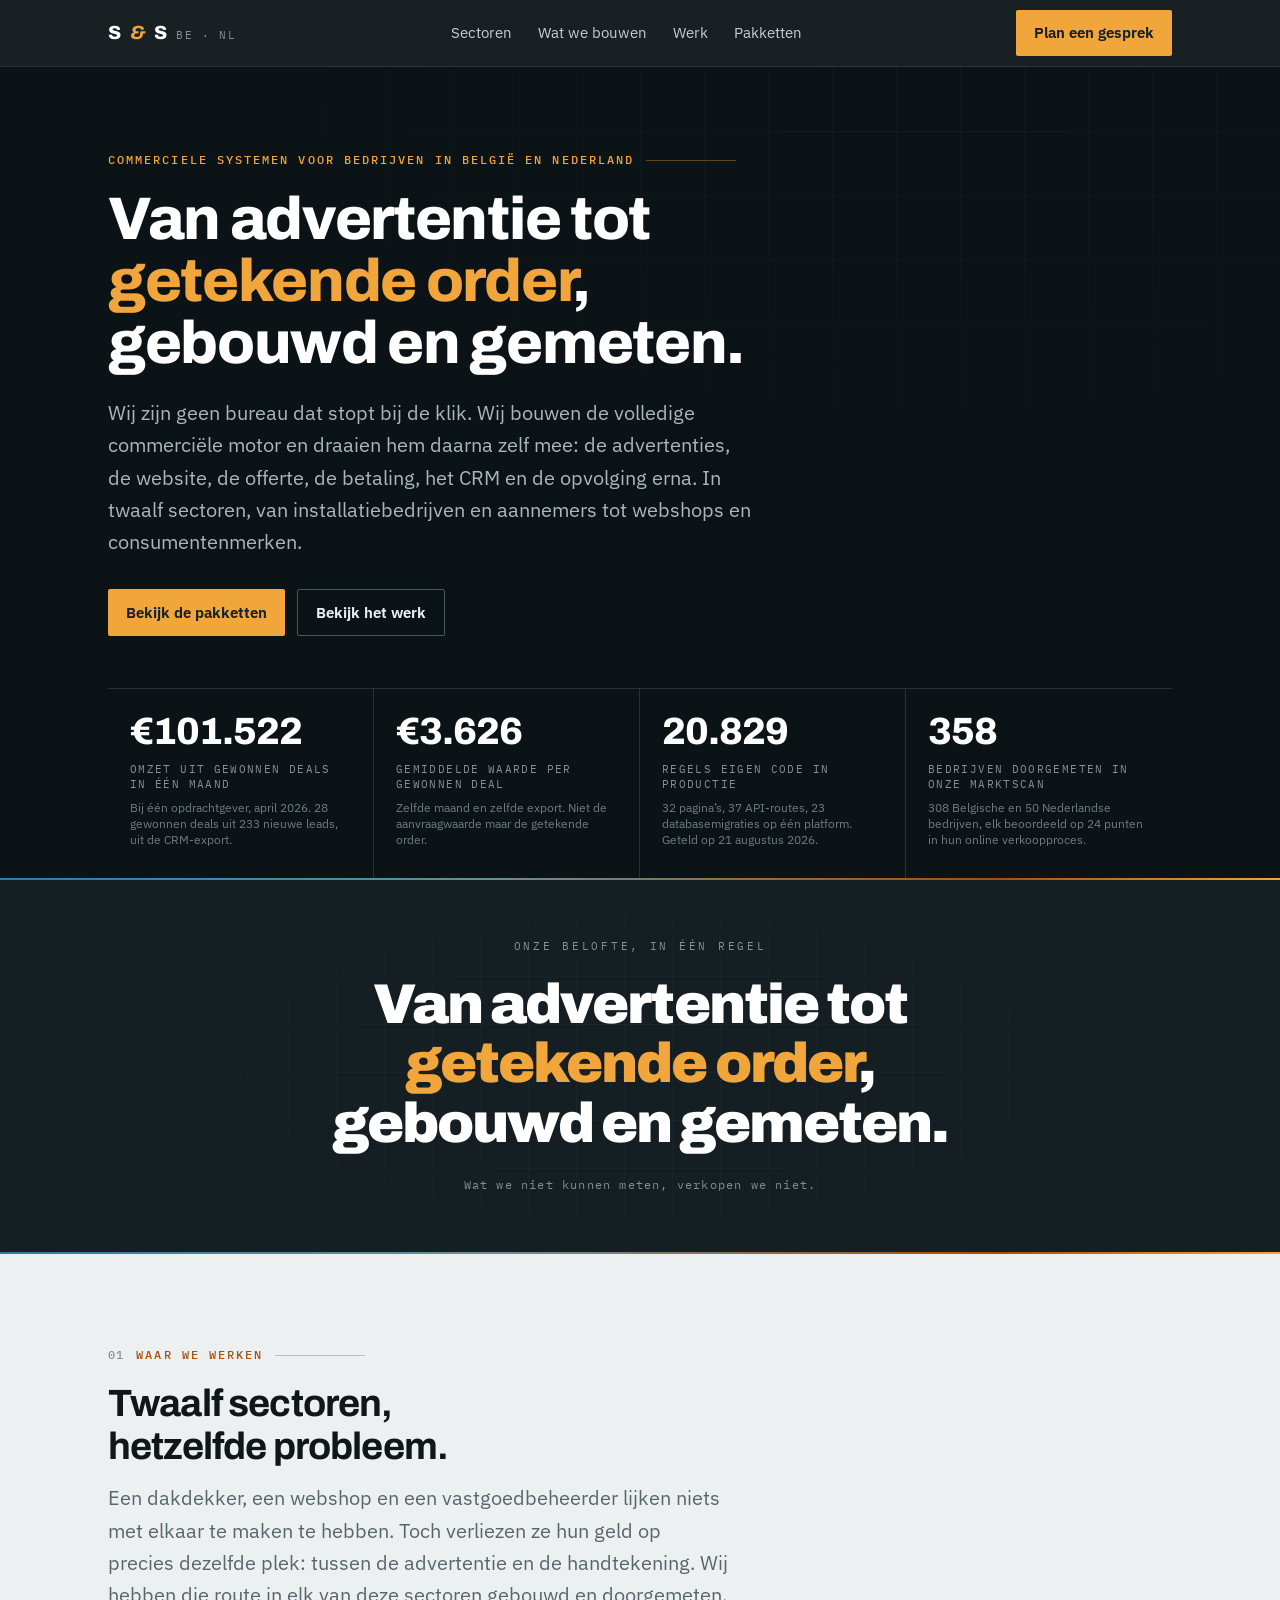
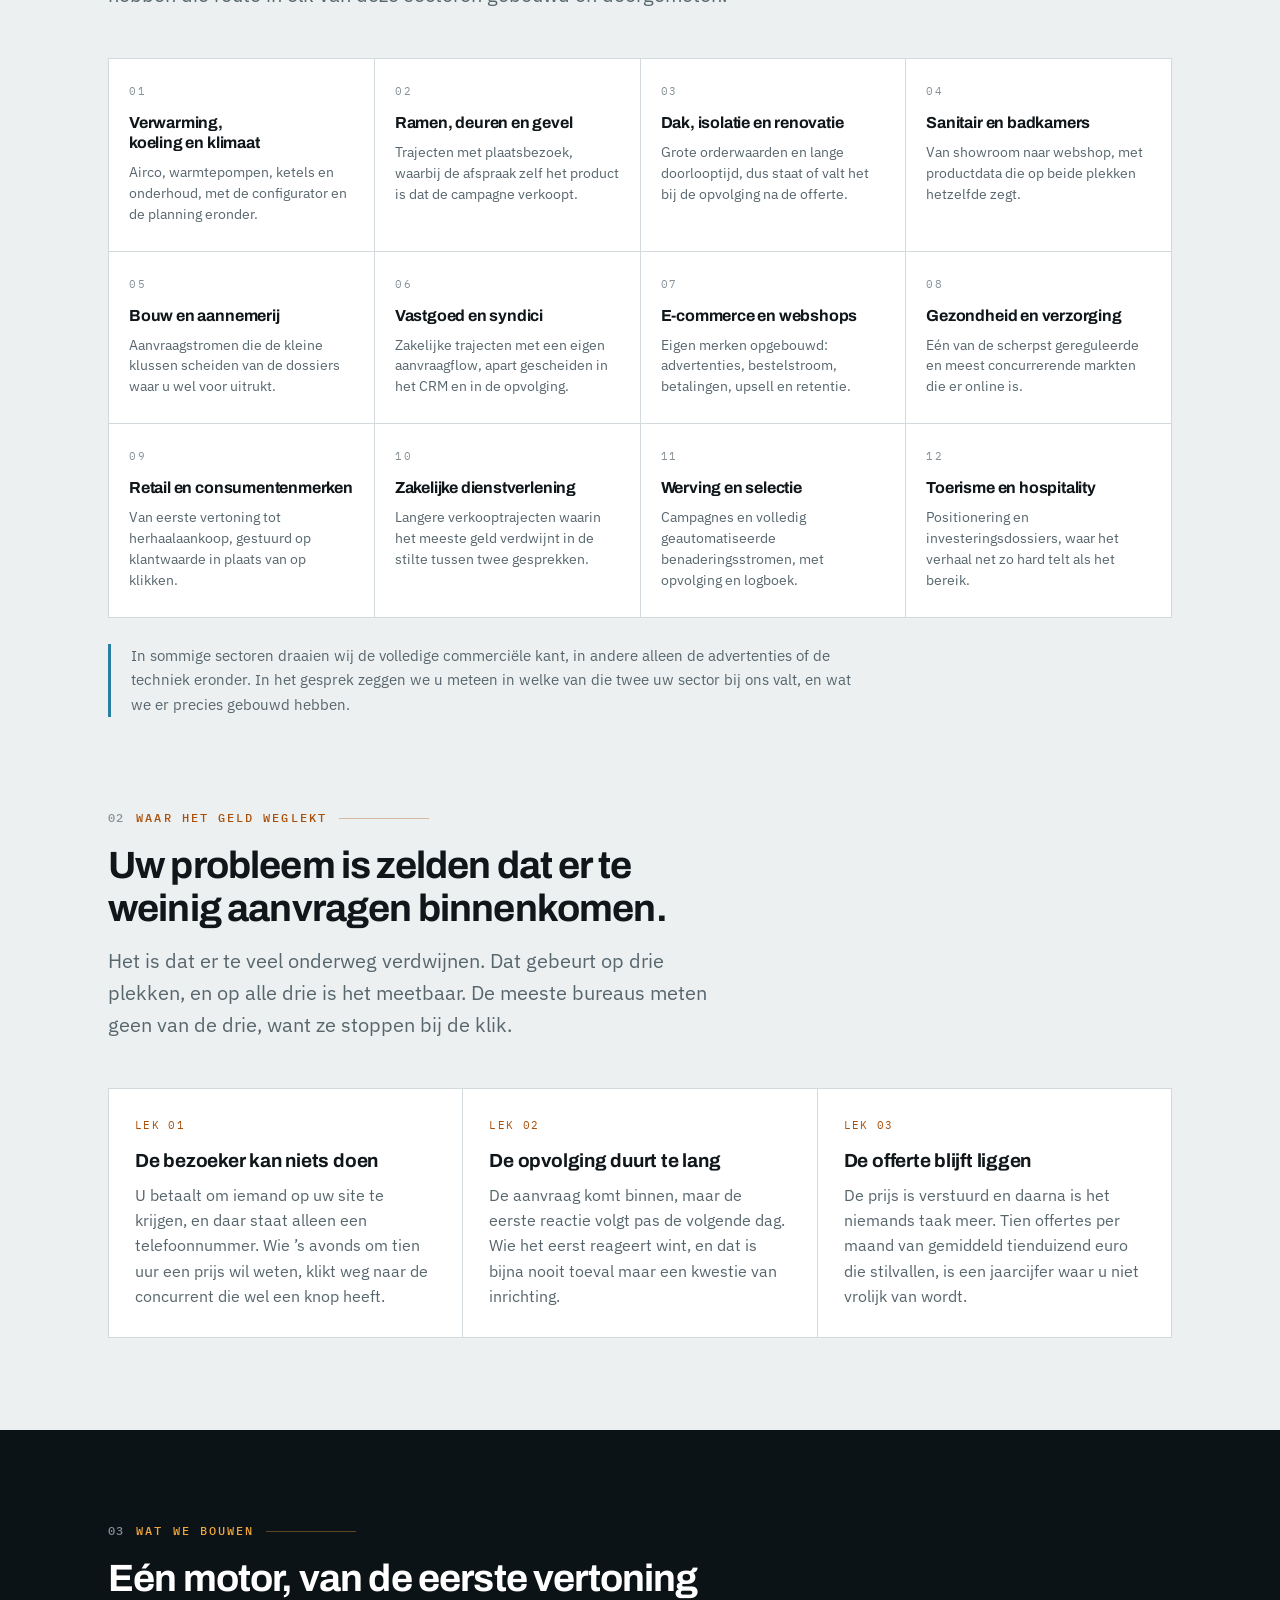
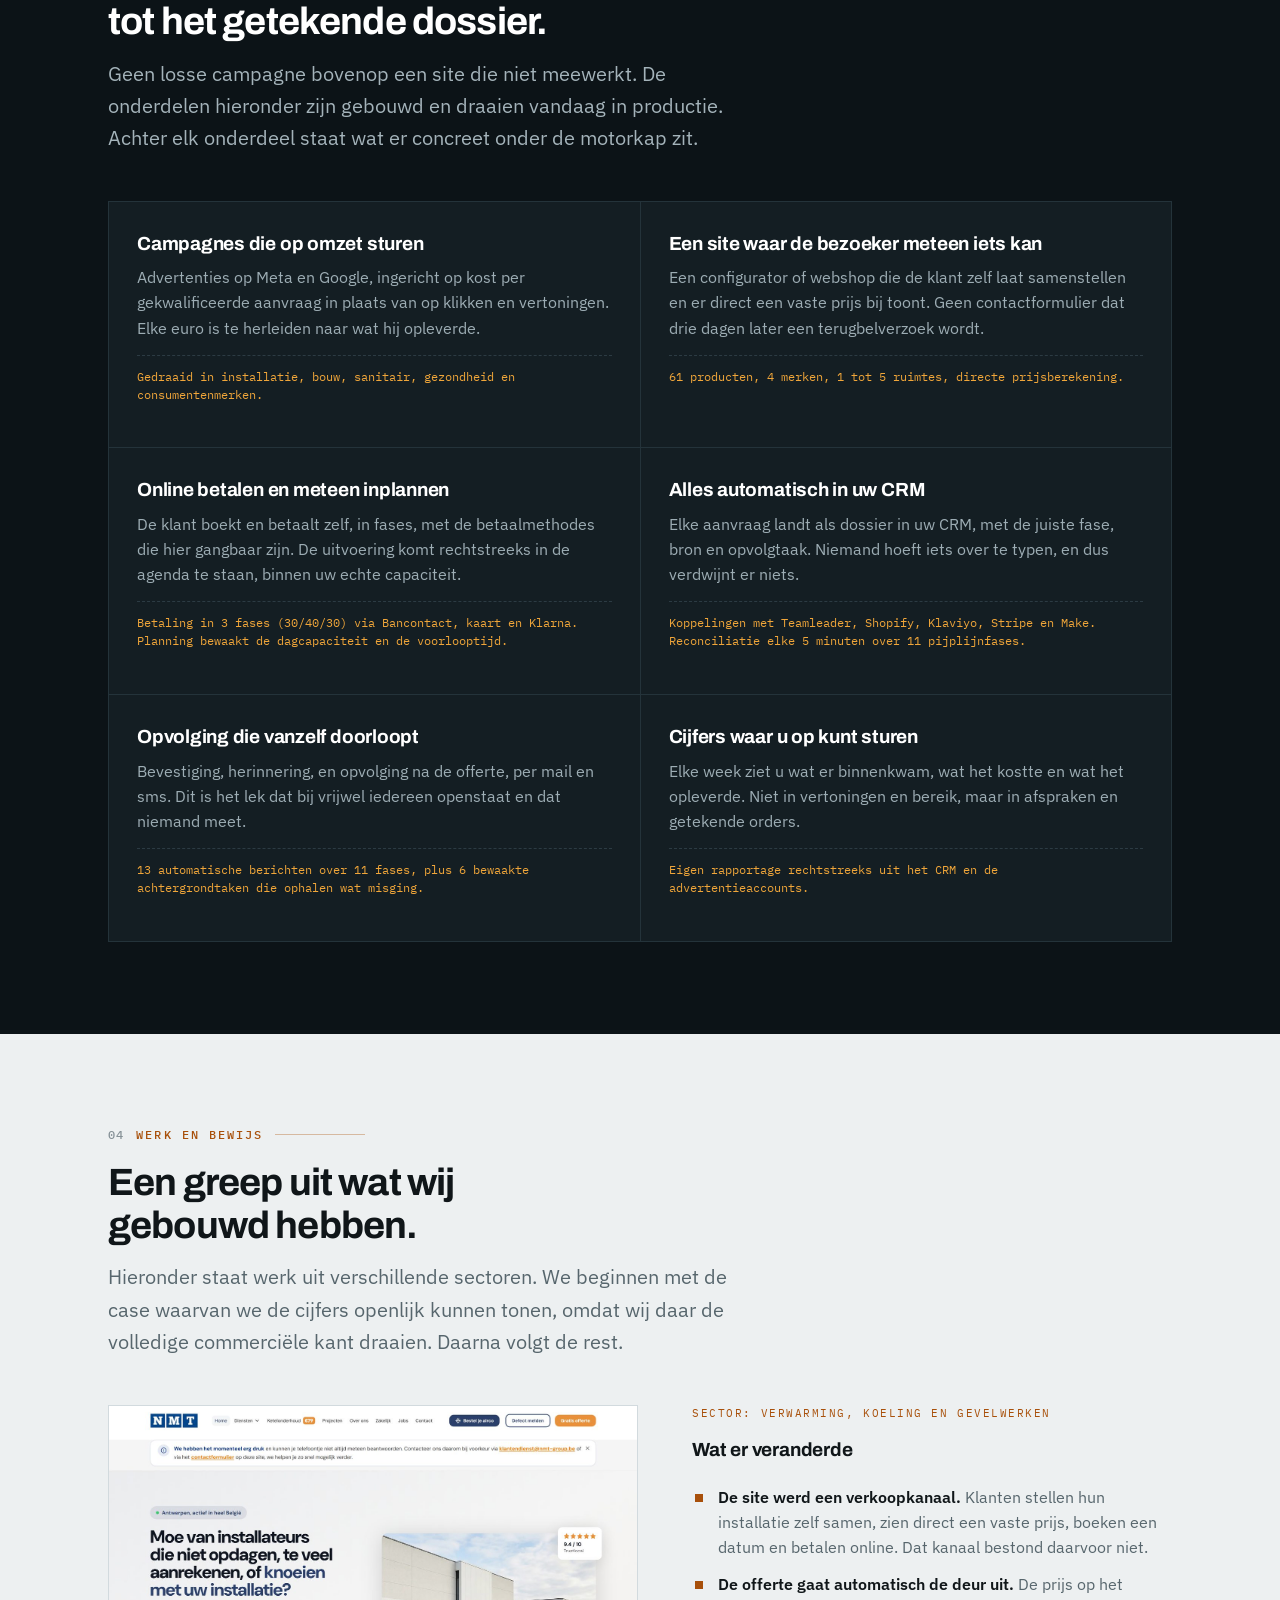
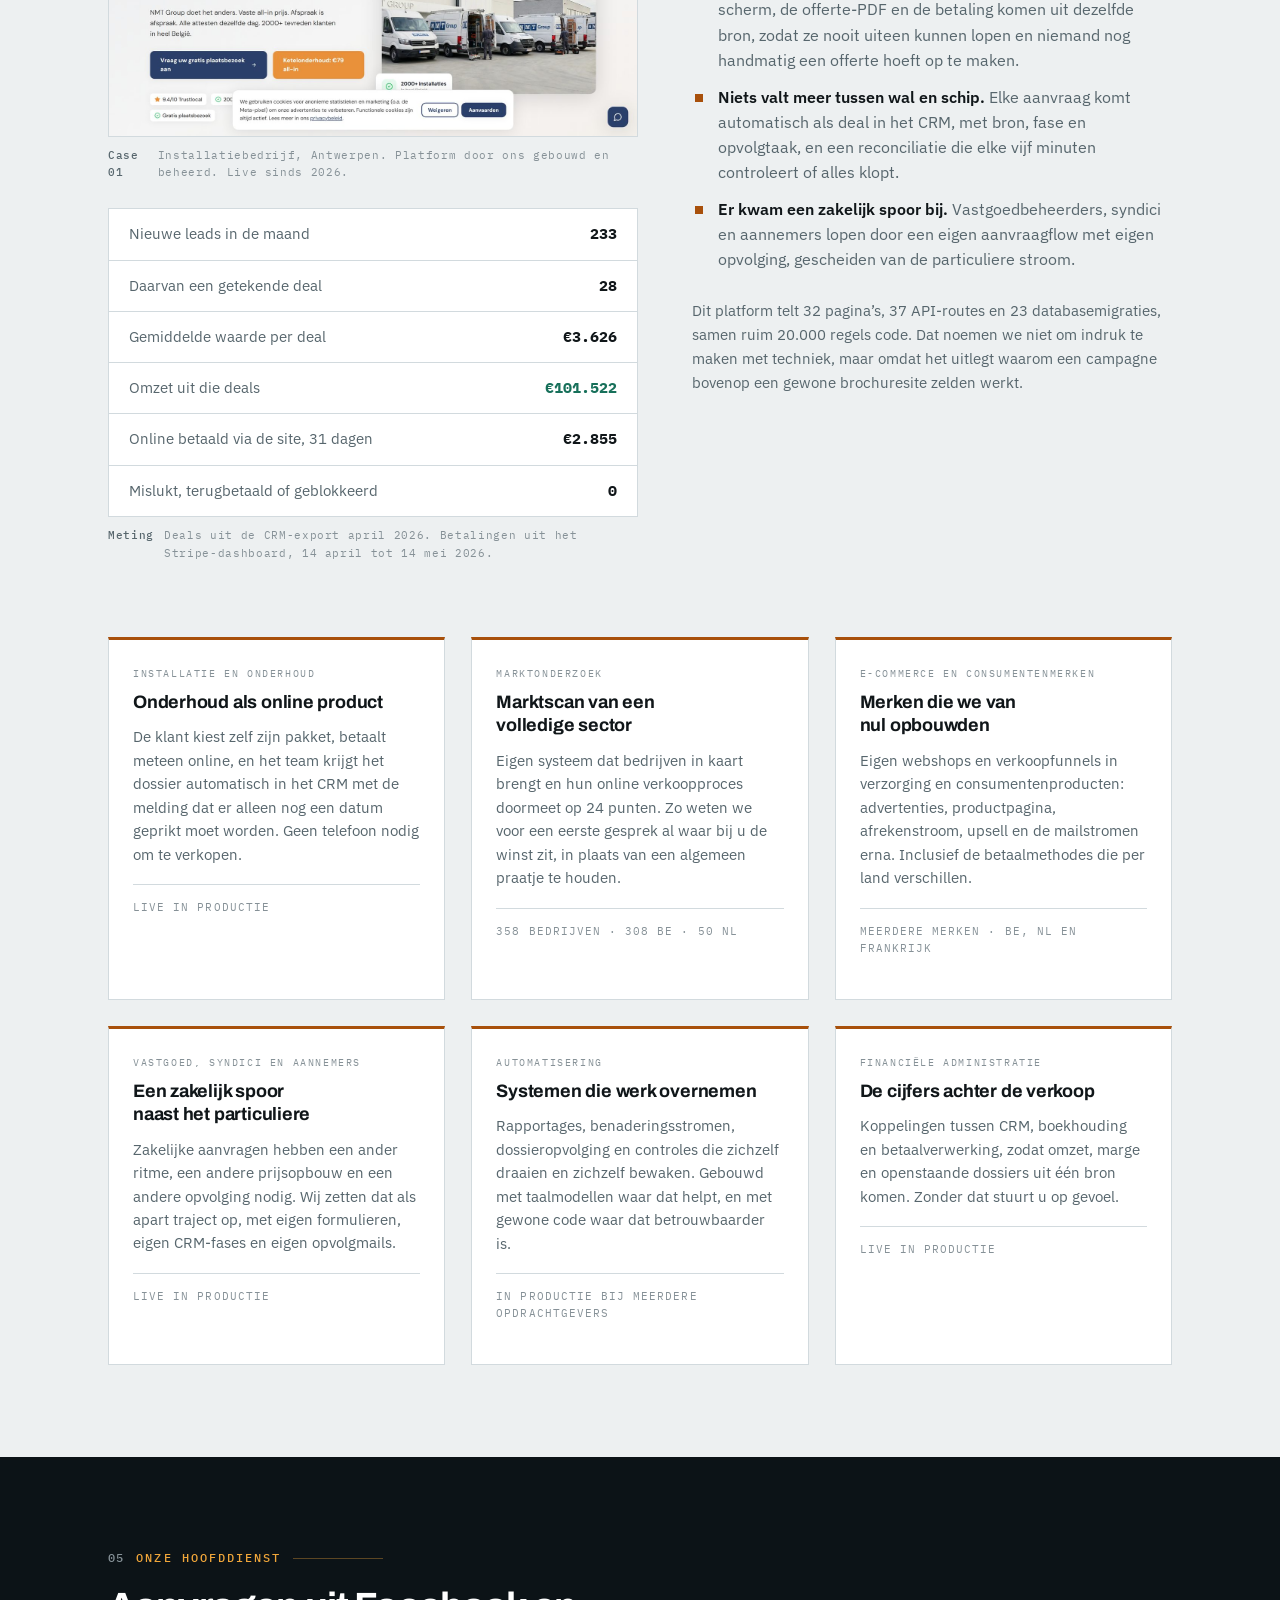
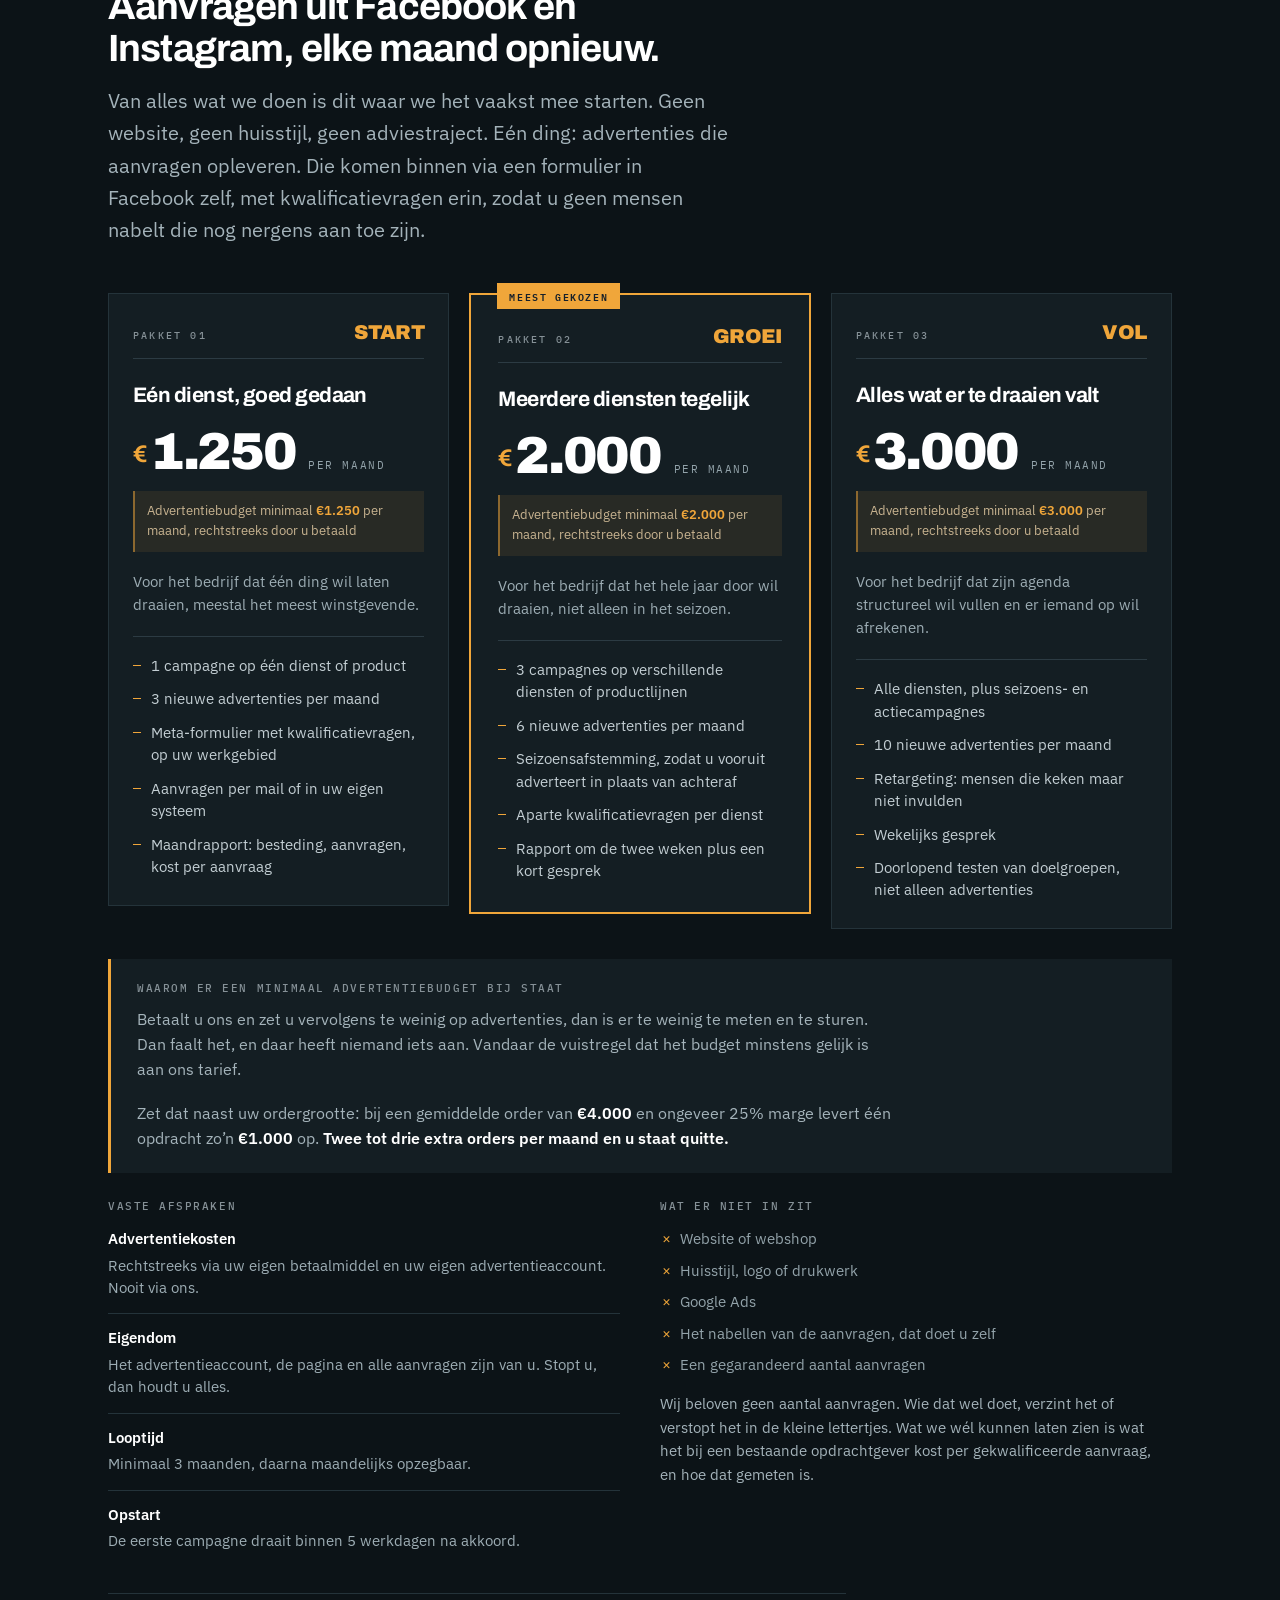
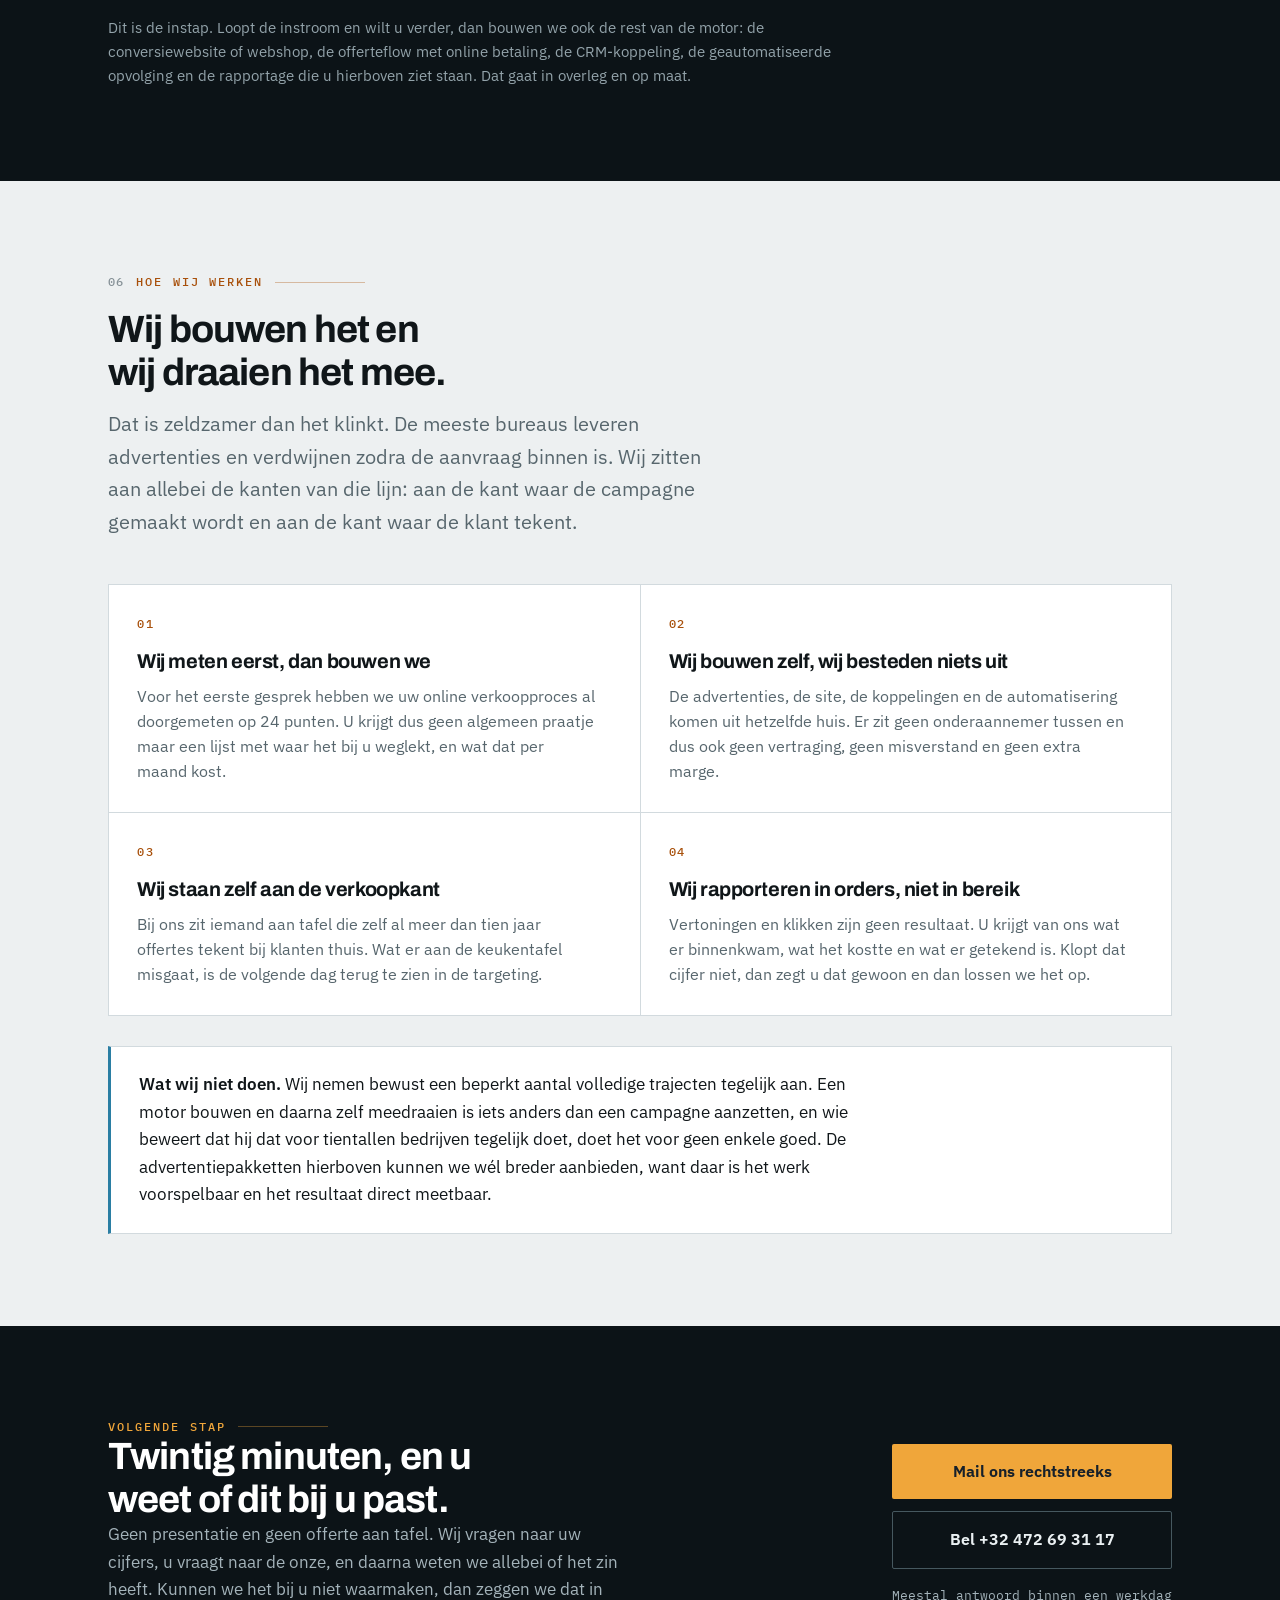
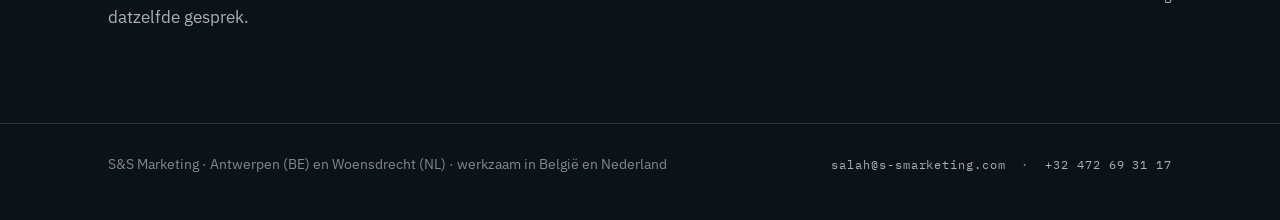
==== index.html @ e3d8cfa6 "Werkkaarten zonder beeld: foto en cijferblokken weg, tekstkaart met sectorlabel De zes kaarten onder" ====
<!doctype html>
<html lang="nl">
<head>
<meta charset="utf-8">
<meta name="viewport" content="width=device-width, initial-scale=1">
<title>S&amp;S Marketing | Van advertentie tot getekende order</title>
<meta name="description" content="Wij bouwen en draaien de commerciele motor van bedrijven in Belgie en Nederland: advertenties, conversiewebsites, offerte- en betaalflows, CRM en geautomatiseerde opvolging. Actief in twaalf sectoren.">
<link rel="canonical" href="https://s-smarketing.com/">
<meta property="og:type" content="website">
<meta property="og:locale" content="nl_BE">
<meta property="og:title" content="S&amp;S Marketing | Van advertentie tot getekende order">
<meta property="og:description" content="Wij bouwen de commerciele motor: advertenties, website, offerteflow, CRM en opvolging. Actief in twaalf sectoren in Belgie en Nederland. Advertentiepakketten vanaf 1.250 euro per maand.">
<meta property="og:url" content="https://s-smarketing.com/">
<meta name="theme-color" content="#0c1317">
<link rel="icon" href="favicon.svg" type="image/svg+xml">
<link rel="preconnect" href="https://fonts.googleapis.com">
<link rel="preconnect" href="https://fonts.gstatic.com" crossorigin>
<link href="https://fonts.googleapis.com/css2?family=Archivo:wght@400;600;700;800;900&family=IBM+Plex+Mono:wght@400;500;600&family=IBM+Plex+Sans:wght@400;500;600&display=swap" rel="stylesheet">
<link rel="stylesheet" href="styles.css">
<script type="application/ld+json">
{
  "@context": "https://schema.org",
  "@type": "ProfessionalService",
  "name": "S&S Marketing",
  "url": "https://s-smarketing.com/",
  "email": "salah@s-smarketing.com",
  "telephone": "+32472693117",
  "slogan": "Van advertentie tot getekende order, gebouwd en gemeten.",
  "areaServed": [
    { "@type": "Country", "name": "Belgie" },
    { "@type": "Country", "name": "Nederland" }
  ],
  "description": "Bouwt en beheert de commerciele motor van bedrijven: advertenties, conversiewebsites, offerte- en betaalflows, CRM-koppelingen en geautomatiseerde opvolging.",
  "address": { "@type": "PostalAddress", "addressLocality": "Antwerpen", "addressCountry": "BE" }
}
</script>
</head>
<body>

<nav class="nav">
  <div class="wrap">
    <a class="merk" href="#top">S<span class="amp">&amp;</span>S <span class="plaats">BE &middot; NL</span></a>
    <div class="nav-links">
      <a href="#sectoren">Sectoren</a>
      <a href="#motor">Wat we bouwen</a>
      <a href="#werk">Werk</a>
      <a href="#samenwerking">Pakketten</a>
    </div>
    <a class="knop" href="#contact">Plan een gesprek</a>
  </div>
</nav>

<header class="hero op-donker" id="top">
  <div class="wrap">
    <p class="eyebrow">Commerciele systemen voor bedrijven in Belgi&euml; en Nederland</p>
    <h1>Van advertentie tot <span class="accent">getekende order</span>, gebouwd en gemeten.</h1>
    <p class="lead">Wij zijn geen bureau dat stopt bij de klik. Wij bouwen de volledige commerci&euml;le
      motor en draaien hem daarna zelf mee: de advertenties, de website, de offerte, de betaling,
      het CRM en de opvolging erna. In twaalf sectoren, van installatiebedrijven en aannemers tot
      webshops en consumentenmerken.</p>
    <div class="hero-acties">
      <a class="knop" href="#samenwerking">Bekijk de pakketten</a>
      <a class="knop rand" href="#werk">Bekijk het werk</a>
    </div>
  </div>
  <div class="hero-onder">
    <div class="wrap">
        <div class="strip">
          <div class="cel">
            <div class="waarde">&euro;101.522</div>
            <div class="label">omzet uit gewonnen deals in &eacute;&eacute;n maand</div>
            <div class="herkomst">Bij &eacute;&eacute;n opdrachtgever, april 2026. 28 gewonnen deals uit 233 nieuwe leads, uit de CRM-export.</div>
          </div>
          <div class="cel">
            <div class="waarde">&euro;3.626</div>
            <div class="label">gemiddelde waarde per gewonnen deal</div>
            <div class="herkomst">Zelfde maand en zelfde export. Niet de aanvraagwaarde maar de getekende order.</div>
          </div>
          <div class="cel">
            <div class="waarde">20.829</div>
            <div class="label">regels eigen code in productie</div>
            <div class="herkomst">32 pagina&rsquo;s, 37 API-routes, 23 databasemigraties op &eacute;&eacute;n platform. Geteld op 21 augustus 2026.</div>
          </div>
          <div class="cel">
            <div class="waarde">358</div>
            <div class="label">bedrijven doorgemeten in onze marktscan</div>
            <div class="herkomst">308 Belgische en 50 Nederlandse bedrijven, elk beoordeeld op 24 punten in hun online verkoopproces.</div>
          </div>
        </div>
    </div>
  </div>
  <hr class="thermo">
</header>

<section class="slogan">
  <div class="wrap">
    <p class="slogan-boven">Onze belofte, in &eacute;&eacute;n regel</p>
    <p class="slogan-tekst">Van advertentie tot <em>getekende order</em>, gebouwd en gemeten.</p>
    <p class="slogan-onder">Wat we niet kunnen meten, verkopen we niet.</p>
  </div>
  <hr class="thermo">
</section>

<section id="sectoren">
  <div class="wrap">
    <div class="kop verschijn">
      <p class="eyebrow"><span class="sectienr">01</span> Waar we werken</p>
      <h2>Twaalf sectoren, hetzelfde probleem.</h2>
      <p class="lead">Een dakdekker, een webshop en een vastgoedbeheerder lijken niets met elkaar
        te maken te hebben. Toch verliezen ze hun geld op precies dezelfde plek: tussen de
        advertentie en de handtekening. Wij hebben die route in elk van deze sectoren gebouwd
        en doorgemeten.</p>
    </div>
    <div class="sectoren verschijn">
      <article><span class="s-nr">01</span><h3>Verwarming, koeling en klimaat</h3><p>Airco, warmtepompen, ketels en onderhoud, met de configurator en de planning eronder.</p></article>
      <article><span class="s-nr">02</span><h3>Ramen, deuren en gevel</h3><p>Trajecten met plaatsbezoek, waarbij de afspraak zelf het product is dat de campagne verkoopt.</p></article>
      <article><span class="s-nr">03</span><h3>Dak, isolatie en renovatie</h3><p>Grote orderwaarden en lange doorlooptijd, dus staat of valt het bij de opvolging na de offerte.</p></article>
      <article><span class="s-nr">04</span><h3>Sanitair en badkamers</h3><p>Van showroom naar webshop, met productdata die op beide plekken hetzelfde zegt.</p></article>
      <article><span class="s-nr">05</span><h3>Bouw en aannemerij</h3><p>Aanvraagstromen die de kleine klussen scheiden van de dossiers waar u wel voor uitrukt.</p></article>
      <article><span class="s-nr">06</span><h3>Vastgoed en syndici</h3><p>Zakelijke trajecten met een eigen aanvraagflow, apart gescheiden in het CRM en in de opvolging.</p></article>
      <article><span class="s-nr">07</span><h3>E-commerce en webshops</h3><p>Eigen merken opgebouwd: advertenties, bestelstroom, betalingen, upsell en retentie.</p></article>
      <article><span class="s-nr">08</span><h3>Gezondheid en verzorging</h3><p>E&eacute;n van de scherpst gereguleerde en meest concurrerende markten die er online is.</p></article>
      <article><span class="s-nr">09</span><h3>Retail en consumentenmerken</h3><p>Van eerste vertoning tot herhaalaankoop, gestuurd op klantwaarde in plaats van op klikken.</p></article>
      <article><span class="s-nr">10</span><h3>Zakelijke dienstverlening</h3><p>Langere verkooptrajecten waarin het meeste geld verdwijnt in de stilte tussen twee gesprekken.</p></article>
      <article><span class="s-nr">11</span><h3>Werving en selectie</h3><p>Campagnes en volledig geautomatiseerde benaderingsstromen, met opvolging en logboek.</p></article>
      <article><span class="s-nr">12</span><h3>Toerisme en hospitality</h3><p>Positionering en investeringsdossiers, waar het verhaal net zo hard telt als het bereik.</p></article>
    </div>
    <p class="sector-voet verschijn">In sommige sectoren draaien wij de volledige commerci&euml;le kant,
      in andere alleen de advertenties of de techniek eronder. In het gesprek zeggen we u meteen in
      welke van die twee uw sector bij ons valt, en wat we er precies gebouwd hebben.</p>
  </div>
</section>

<section id="probleem" style="padding-top:0">
  <div class="wrap">
    <div class="kop verschijn">
      <p class="eyebrow"><span class="sectienr">02</span> Waar het geld weglekt</p>
      <h2>Uw probleem is zelden dat er te weinig aanvragen binnenkomen.</h2>
      <p class="lead">Het is dat er te veel onderweg verdwijnen. Dat gebeurt op drie plekken, en op
        alle drie is het meetbaar. De meeste bureaus meten geen van de drie, want ze stoppen bij
        de klik.</p>
    </div>
    <div class="lek verschijn">
      <div>
        <span class="nr">LEK 01</span>
        <h3>De bezoeker kan niets doen</h3>
        <p>U betaalt om iemand op uw site te krijgen, en daar staat alleen een telefoonnummer.
          Wie &rsquo;s avonds om tien uur een prijs wil weten, klikt weg naar de concurrent die
          wel een knop heeft.</p>
      </div>
      <div>
        <span class="nr">LEK 02</span>
        <h3>De opvolging duurt te lang</h3>
        <p>De aanvraag komt binnen, maar de eerste reactie volgt pas de volgende dag. Wie het
          eerst reageert wint, en dat is bijna nooit toeval maar een kwestie van inrichting.</p>
      </div>
      <div>
        <span class="nr">LEK 03</span>
        <h3>De offerte blijft liggen</h3>
        <p>De prijs is verstuurd en daarna is het niemands taak meer. Tien offertes per maand van
          gemiddeld tienduizend euro die stilvallen, is een jaarcijfer waar u niet vrolijk van
          wordt.</p>
      </div>
    </div>
  </div>
</section>

<section class="op-donker" id="motor">
  <div class="wrap">
    <div class="kop verschijn">
      <p class="eyebrow"><span class="sectienr">03</span> Wat we bouwen</p>
      <h2>E&eacute;n motor, van de eerste vertoning tot het getekende dossier.</h2>
      <p class="lead">Geen losse campagne bovenop een site die niet meewerkt. De onderdelen
        hieronder zijn gebouwd en draaien vandaag in productie. Achter elk onderdeel staat wat er
        concreet onder de motorkap zit.</p>
    </div>
    <div class="motor verschijn">
      <article>
        <h3>Campagnes die op omzet sturen</h3>
        <p>Advertenties op Meta en Google, ingericht op kost per gekwalificeerde aanvraag in plaats
          van op klikken en vertoningen. Elke euro is te herleiden naar wat hij opleverde.</p>
        <p class="bewijs">Gedraaid in installatie, bouw, sanitair, gezondheid en consumentenmerken.</p>
      </article>
      <article>
        <h3>Een site waar de bezoeker meteen iets kan</h3>
        <p>Een configurator of webshop die de klant zelf laat samenstellen en er direct een vaste
          prijs bij toont. Geen contactformulier dat drie dagen later een terugbelverzoek wordt.</p>
        <p class="bewijs">61 producten, 4 merken, 1 tot 5 ruimtes, directe prijsberekening.</p>
      </article>
      <article>
        <h3>Online betalen en meteen inplannen</h3>
        <p>De klant boekt en betaalt zelf, in fases, met de betaalmethodes die hier gangbaar zijn.
          De uitvoering komt rechtstreeks in de agenda te staan, binnen uw echte capaciteit.</p>
        <p class="bewijs">Betaling in 3 fases (30/40/30) via Bancontact, kaart en Klarna. Planning
          bewaakt de dagcapaciteit en de voorlooptijd.</p>
      </article>
      <article>
        <h3>Alles automatisch in uw CRM</h3>
        <p>Elke aanvraag landt als dossier in uw CRM, met de juiste fase, bron en opvolgtaak.
          Niemand hoeft iets over te typen, en dus verdwijnt er niets.</p>
        <p class="bewijs">Koppelingen met Teamleader, Shopify, Klaviyo, Stripe en Make.
          Reconciliatie elke 5 minuten over 11 pijplijnfases.</p>
      </article>
      <article>
        <h3>Opvolging die vanzelf doorloopt</h3>
        <p>Bevestiging, herinnering, en opvolging na de offerte, per mail en sms. Dit is het lek
          dat bij vrijwel iedereen openstaat en dat niemand meet.</p>
        <p class="bewijs">13 automatische berichten over 11 fases, plus 6 bewaakte
          achtergrondtaken die ophalen wat misging.</p>
      </article>
      <article>
        <h3>Cijfers waar u op kunt sturen</h3>
        <p>Elke week ziet u wat er binnenkwam, wat het kostte en wat het opleverde. Niet in
          vertoningen en bereik, maar in afspraken en getekende orders.</p>
        <p class="bewijs">Eigen rapportage rechtstreeks uit het CRM en de advertentieaccounts.</p>
      </article>
    </div>
  </div>
</section>

<section id="werk">
  <div class="wrap">
    <div class="kop verschijn">
      <p class="eyebrow"><span class="sectienr">04</span> Werk en bewijs</p>
      <h2>Een greep uit wat wij gebouwd hebben.</h2>
      <p class="lead">Hieronder staat werk uit verschillende sectoren. We beginnen met de case
        waarvan we de cijfers openlijk kunnen tonen, omdat wij daar de volledige commerci&euml;le kant
        draaien. Daarna volgt de rest.</p>
    </div>

    <div class="case verschijn">
      <div class="case-beeld">
        <img src="img/nmt-desktop.jpg" alt="Startpagina van een installatiebedrijf met offerteknop, ketelonderhoud en trustbadges" loading="lazy" width="1400" height="875">
        <p class="figuur"><b>Case 01</b> Installatiebedrijf, Antwerpen. Platform door ons gebouwd en beheerd. Live sinds 2026.</p>
        <div class="meting">
          <div class="rij"><span>Nieuwe leads in de maand</span><b>233</b></div>
          <div class="rij"><span>Daarvan een getekende deal</span><b>28</b></div>
          <div class="rij"><span>Gemiddelde waarde per deal</span><b>&euro;3.626</b></div>
          <div class="rij top"><span>Omzet uit die deals</span><b>&euro;101.522</b></div>
          <div class="rij"><span>Online betaald via de site, 31 dagen</span><b>&euro;2.855</b></div>
          <div class="rij"><span>Mislukt, terugbetaald of geblokkeerd</span><b>0</b></div>
        </div>
        <p class="figuur"><b>Meting</b> Deals uit de CRM-export april 2026. Betalingen uit het Stripe-dashboard, 14 april tot 14 mei 2026.</p>
      </div>
      <div>
        <p class="case-sector">Sector: verwarming, koeling en gevelwerken</p>
        <h3 style="margin-bottom:14px">Wat er veranderde</h3>
        <ul class="opsom">
          <li><strong>De site werd een verkoopkanaal.</strong> Klanten stellen hun installatie
            zelf samen, zien direct een vaste prijs, boeken een datum en betalen online. Dat
            kanaal bestond daarvoor niet.</li>
          <li><strong>De offerte gaat automatisch de deur uit.</strong> De prijs op het scherm, de
            offerte-PDF en de betaling komen uit dezelfde bron, zodat ze nooit uiteen kunnen lopen
            en niemand nog handmatig een offerte hoeft op te maken.</li>
          <li><strong>Niets valt meer tussen wal en schip.</strong> Elke aanvraag komt automatisch
            als deal in het CRM, met bron, fase en opvolgtaak, en een reconciliatie die elke vijf
            minuten controleert of alles klopt.</li>
          <li><strong>Er kwam een zakelijk spoor bij.</strong> Vastgoedbeheerders, syndici en
            aannemers lopen door een eigen aanvraagflow met eigen opvolging, gescheiden van de
            particuliere stroom.</li>
        </ul>
        <p style="margin-top:26px;color:var(--muted);font-size:15px">
          Dit platform telt 32 pagina&rsquo;s, 37 API-routes en 23 databasemigraties, samen ruim
          20.000 regels code. Dat noemen we niet om indruk te maken met techniek, maar omdat het
          uitlegt waarom een campagne bovenop een gewone brochuresite zelden werkt.</p>
      </div>
    </div>

    <div class="werk verschijn" style="margin-top:56px">
      <article>
        <div class="inh">
          <span class="w-sector">Installatie en onderhoud</span>
          <h3>Onderhoud als online product</h3>
          <p>De klant kiest zelf zijn pakket, betaalt meteen online, en het team krijgt het dossier
            automatisch in het CRM met de melding dat er alleen nog een datum geprikt moet worden.
            Geen telefoon nodig om te verkopen.</p>
          <p class="tag">Live in productie</p>
        </div>
      </article>
      <article>
        <div class="inh">
          <span class="w-sector">Marktonderzoek</span>
          <h3>Marktscan van een volledige sector</h3>
          <p>Eigen systeem dat bedrijven in kaart brengt en hun online verkoopproces doormeet op
            24 punten. Zo weten we voor een eerste gesprek al waar bij u de winst zit, in plaats
            van een algemeen praatje te houden.</p>
          <p class="tag">358 bedrijven &middot; 308 BE &middot; 50 NL</p>
        </div>
      </article>
      <article>
        <div class="inh">
          <span class="w-sector">E-commerce en consumentenmerken</span>
          <h3>Merken die we van nul opbouwden</h3>
          <p>Eigen webshops en verkoopfunnels in verzorging en consumentenproducten: advertenties,
            productpagina, afrekenstroom, upsell en de mailstromen erna. Inclusief de
            betaalmethodes die per land verschillen.</p>
          <p class="tag">Meerdere merken &middot; BE, NL en Frankrijk</p>
        </div>
      </article>
      <article>
        <div class="inh">
          <span class="w-sector">Vastgoed, syndici en aannemers</span>
          <h3>Een zakelijk spoor naast het particuliere</h3>
          <p>Zakelijke aanvragen hebben een ander ritme, een andere prijsopbouw en een andere
            opvolging nodig. Wij zetten dat als apart traject op, met eigen formulieren, eigen
            CRM-fases en eigen opvolgmails.</p>
          <p class="tag">Live in productie</p>
        </div>
      </article>
      <article>
        <div class="inh">
          <span class="w-sector">Automatisering</span>
          <h3>Systemen die werk overnemen</h3>
          <p>Rapportages, benaderingsstromen, dossieropvolging en controles die zichzelf draaien
            en zichzelf bewaken. Gebouwd met taalmodellen waar dat helpt, en met gewone code waar
            dat betrouwbaarder is.</p>
          <p class="tag">In productie bij meerdere opdrachtgevers</p>
        </div>
      </article>
      <article>
        <div class="inh">
          <span class="w-sector">Financi&euml;le administratie</span>
          <h3>De cijfers achter de verkoop</h3>
          <p>Koppelingen tussen CRM, boekhouding en betaalverwerking, zodat omzet, marge en
            openstaande dossiers uit &eacute;&eacute;n bron komen. Zonder dat stuurt u op gevoel.</p>
          <p class="tag">Live in productie</p>
        </div>
      </article>
    </div>
  </div>
</section>

<section class="op-donker" id="samenwerking">
  <div class="wrap">
    <div class="kop verschijn">
      <p class="eyebrow"><span class="sectienr">05</span> Onze hoofddienst</p>
      <h2>Aanvragen uit Facebook en Instagram, elke maand opnieuw.</h2>
      <p class="lead">Van alles wat we doen is dit waar we het vaakst mee starten. Geen website,
        geen huisstijl, geen adviestraject. E&eacute;n ding: advertenties die aanvragen opleveren. Die
        komen binnen via een formulier in Facebook zelf, met kwalificatievragen erin, zodat u geen
        mensen nabelt die nog nergens aan toe zijn.</p>
    </div>

    <div class="pakketten verschijn">
      <article class="pakket">
        <div class="pak-code"><span class="pak-nr">Pakket 01</span><span class="pak-naam">Start</span></div>
        <h3>E&eacute;n dienst, goed gedaan</h3>
        <div class="pak-prijs"><span class="pak-val">&euro;</span><span class="pak-bedrag">1.250</span><span class="pak-per">per maand</span></div>
        <p class="pak-budget">Advertentiebudget minimaal <strong>&euro;1.250</strong> per maand,
          rechtstreeks door u betaald</p>
        <p class="pak-voor">Voor het bedrijf dat &eacute;&eacute;n ding wil laten draaien, meestal het meest
          winstgevende.</p>
        <ul class="pak-lijst">
          <li>1 campagne op &eacute;&eacute;n dienst of product</li>
          <li>3 nieuwe advertenties per maand</li>
          <li>Meta-formulier met kwalificatievragen, op uw werkgebied</li>
          <li>Aanvragen per mail of in uw eigen systeem</li>
          <li>Maandrapport: besteding, aanvragen, kost per aanvraag</li>
        </ul>
      </article>

      <article class="pakket uitgelicht">
        <span class="pak-lint">Meest gekozen</span>
        <div class="pak-code"><span class="pak-nr">Pakket 02</span><span class="pak-naam">Groei</span></div>
        <h3>Meerdere diensten tegelijk</h3>
        <div class="pak-prijs"><span class="pak-val">&euro;</span><span class="pak-bedrag">2.000</span><span class="pak-per">per maand</span></div>
        <p class="pak-budget">Advertentiebudget minimaal <strong>&euro;2.000</strong> per maand,
          rechtstreeks door u betaald</p>
        <p class="pak-voor">Voor het bedrijf dat het hele jaar door wil draaien, niet alleen in het
          seizoen.</p>
        <ul class="pak-lijst">
          <li>3 campagnes op verschillende diensten of productlijnen</li>
          <li>6 nieuwe advertenties per maand</li>
          <li>Seizoensafstemming, zodat u vooruit adverteert in plaats van achteraf</li>
          <li>Aparte kwalificatievragen per dienst</li>
          <li>Rapport om de twee weken plus een kort gesprek</li>
        </ul>
      </article>

      <article class="pakket">
        <div class="pak-code"><span class="pak-nr">Pakket 03</span><span class="pak-naam">Vol</span></div>
        <h3>Alles wat er te draaien valt</h3>
        <div class="pak-prijs"><span class="pak-val">&euro;</span><span class="pak-bedrag">3.000</span><span class="pak-per">per maand</span></div>
        <p class="pak-budget">Advertentiebudget minimaal <strong>&euro;3.000</strong> per maand,
          rechtstreeks door u betaald</p>
        <p class="pak-voor">Voor het bedrijf dat zijn agenda structureel wil vullen en er iemand op
          wil afrekenen.</p>
        <ul class="pak-lijst">
          <li>Alle diensten, plus seizoens- en actiecampagnes</li>
          <li>10 nieuwe advertenties per maand</li>
          <li>Retargeting: mensen die keken maar niet invulden</li>
          <li>Wekelijks gesprek</li>
          <li>Doorlopend testen van doelgroepen, niet alleen advertenties</li>
        </ul>
      </article>
    </div>

    <div class="rekensom verschijn">
      <h3>Waarom er een minimaal advertentiebudget bij staat</h3>
      <p>Betaalt u ons en zet u vervolgens te weinig op advertenties, dan is er te weinig te meten
        en te sturen. Dan faalt het, en daar heeft niemand iets aan. Vandaar de vuistregel dat het
        budget minstens gelijk is aan ons tarief.</p>
      <p>Zet dat naast uw ordergrootte: bij een gemiddelde order van <strong>&euro;4.000</strong>
        en ongeveer 25% marge levert &eacute;&eacute;n opdracht zo&rsquo;n <strong>&euro;1.000</strong> op.
        <strong>Twee tot drie extra orders per maand en u staat quitte.</strong></p>
    </div>

    <div class="afspraken-blok verschijn">
      <div>
        <h3 class="blok-kop">Vaste afspraken</h3>
        <dl class="afspraken">
          <dt>Advertentiekosten</dt>
          <dd>Rechtstreeks via uw eigen betaalmiddel en uw eigen advertentieaccount. Nooit via ons.</dd>
          <dt>Eigendom</dt>
          <dd>Het advertentieaccount, de pagina en alle aanvragen zijn van u. Stopt u, dan houdt u alles.</dd>
          <dt>Looptijd</dt>
          <dd>Minimaal 3 maanden, daarna maandelijks opzegbaar.</dd>
          <dt>Opstart</dt>
          <dd>De eerste campagne draait binnen 5 werkdagen na akkoord.</dd>
        </dl>
      </div>
      <div>
        <h3 class="blok-kop">Wat er niet in zit</h3>
        <ul class="niet-in">
          <li>Website of webshop</li>
          <li>Huisstijl, logo of drukwerk</li>
          <li>Google Ads</li>
          <li>Het nabellen van de aanvragen, dat doet u zelf</li>
          <li>Een gegarandeerd aantal aanvragen</li>
        </ul>
        <p class="eerlijk">Wij beloven geen aantal aanvragen. Wie dat wel doet, verzint het of
          verstopt het in de kleine lettertjes. Wat we w&eacute;l kunnen laten zien is wat het bij een
          bestaande opdrachtgever kost per gekwalificeerde aanvraag, en hoe dat gemeten is.</p>
      </div>
    </div>

    <p class="meer-diensten verschijn">Dit is de instap. Loopt de instroom en wilt u verder, dan
      bouwen we ook de rest van de motor: de conversiewebsite of webshop, de offerteflow met online
      betaling, de CRM-koppeling, de geautomatiseerde opvolging en de rapportage die u hierboven
      ziet staan. Dat gaat in overleg en op maat.</p>
  </div>
</section>

<section id="over">
  <div class="wrap">
    <div class="kop verschijn">
      <p class="eyebrow"><span class="sectienr">06</span> Hoe wij werken</p>
      <h2>Wij bouwen het en wij draaien het mee.</h2>
      <p class="lead">Dat is zeldzamer dan het klinkt. De meeste bureaus leveren advertenties en
        verdwijnen zodra de aanvraag binnen is. Wij zitten aan allebei de kanten van die lijn: aan
        de kant waar de campagne gemaakt wordt en aan de kant waar de klant tekent.</p>
    </div>

    <div class="werkwijze verschijn">
      <article>
        <span class="ww-nr">01</span>
        <h3>Wij meten eerst, dan bouwen we</h3>
        <p>Voor het eerste gesprek hebben we uw online verkoopproces al doorgemeten op 24 punten.
          U krijgt dus geen algemeen praatje maar een lijst met waar het bij u weglekt, en wat dat
          per maand kost.</p>
      </article>
      <article>
        <span class="ww-nr">02</span>
        <h3>Wij bouwen zelf, wij besteden niets uit</h3>
        <p>De advertenties, de site, de koppelingen en de automatisering komen uit hetzelfde huis.
          Er zit geen onderaannemer tussen en dus ook geen vertraging, geen misverstand en geen
          extra marge.</p>
      </article>
      <article>
        <span class="ww-nr">03</span>
        <h3>Wij staan zelf aan de verkoopkant</h3>
        <p>Bij ons zit iemand aan tafel die zelf al meer dan tien jaar offertes tekent bij klanten
          thuis. Wat er aan de keukentafel misgaat, is de volgende dag terug te zien in de
          targeting.</p>
      </article>
      <article>
        <span class="ww-nr">04</span>
        <h3>Wij rapporteren in orders, niet in bereik</h3>
        <p>Vertoningen en klikken zijn geen resultaat. U krijgt van ons wat er binnenkwam, wat het
          kostte en wat er getekend is. Klopt dat cijfer niet, dan zegt u dat gewoon en dan lossen
          we het op.</p>
      </article>
    </div>

    <div class="samen verschijn">
      <p><strong>Wat wij niet doen.</strong> Wij nemen bewust een beperkt aantal volledige trajecten
        tegelijk aan. Een motor bouwen en daarna zelf meedraaien is iets anders dan een campagne
        aanzetten, en wie beweert dat hij dat voor tientallen bedrijven tegelijk doet, doet het voor
        geen enkele goed. De advertentiepakketten hierboven kunnen we w&eacute;l breder aanbieden, want
        daar is het werk voorspelbaar en het resultaat direct meetbaar.</p>
    </div>
  </div>
</section>

<section class="contact" id="contact">
  <div class="wrap">
    <div>
      <p class="eyebrow" style="color:var(--amber-lit)">Volgende stap</p>
      <h2>Twintig minuten, en u weet of dit bij u past.</h2>
      <p>Geen presentatie en geen offerte aan tafel. Wij vragen naar uw cijfers, u vraagt naar de
        onze, en daarna weten we allebei of het zin heeft. Kunnen we het bij u niet waarmaken, dan
        zeggen we dat in datzelfde gesprek.</p>
    </div>
    <div class="contact-acties">
      <a class="knop" href="mailto:salah@s-smarketing.com?subject=Gesprek%20over%20de%20commerci%C3%ABle%20motor">Mail ons rechtstreeks</a>
      <a class="knop rand" href="tel:+32472693117">Bel +32 472 69 31 17</a>
      <p class="contact-regel">Meestal antwoord binnen een werkdag</p>
    </div>
  </div>
</section>

<footer>
  <div class="wrap">
    <div>S&amp;S Marketing &middot; Antwerpen (BE) en Woensdrecht (NL) &middot; werkzaam in Belgi&euml; en Nederland</div>
    <div class="mono"><a href="mailto:salah@s-smarketing.com">salah@s-smarketing.com</a> &nbsp;&middot;&nbsp; <a href="tel:+32472693117">+32 472 69 31 17</a></div>
  </div>
</footer>

<script>
  // Eén orkestratie bij binnenkomst: secties verschijnen zodra ze in beeld komen.
  const items = document.querySelectorAll('.verschijn');
  if (!window.matchMedia('(prefers-reduced-motion: reduce)').matches && 'IntersectionObserver' in window) {
    const io = new IntersectionObserver((entries) => {
      entries.forEach((e, i) => {
        if (e.isIntersecting) {
          setTimeout(() => e.target.classList.add('zichtbaar'), i * 70);
          io.unobserve(e.target);
        }
      });
    }, { rootMargin: '0px 0px -8% 0px', threshold: 0.06 });
    items.forEach((el) => io.observe(el));
  } else {
    items.forEach((el) => el.classList.add('zichtbaar'));
  }
</script>
</body>
</html>
---- styles.css ----
/* S&S Marketing
   Ontwerp: technisch instrument. De site oogt als een meetrapport, niet als een
   bureau-site, omdat meten precies is wat het verschil maakt in de propositie. */

:root {
  /* grond en inkt: koel, metaalachtig, bewust geen creme */
  --paper:     #edf0f1;
  --card:      #ffffff;
  --deep:      #0c1317;
  --deep-2:    #141e23;
  --deep-3:    #1d2a30;
  --ink:       #101619;
  --muted:     #57666d;
  --faint:     #869197;
  --line:      #d2dade;
  --line-deep: #24333a;

  /* signaalkleuren uit het vak: warm voor hitte, koel voor koeling */
  --amber:      #a8500b;   /* op licht */
  --amber-lit:  #f0a63a;   /* op donker */
  --cool:       #2a7ea3;
  --good:       #17705a;

  --serif: "Archivo", "Helvetica Neue", Helvetica, Arial, sans-serif;
  --sans: "IBM Plex Sans", system-ui, -apple-system, "Segoe UI", sans-serif;
  --mono: "IBM Plex Mono", "Cascadia Mono", Consolas, ui-monospace, monospace;

  --maxw: 1120px;
  --gut: 28px;
}

* { box-sizing: border-box; }
html { scroll-behavior: smooth; }
@media (prefers-reduced-motion: reduce) {
  html { scroll-behavior: auto; }
  *, *::before, *::after { animation-duration: .01ms !important; transition-duration: .01ms !important; }
}

body {
  margin: 0;
  background: var(--paper);
  color: var(--ink);
  font-family: var(--sans);
  font-size: 17px;
  line-height: 1.62;
  -webkit-font-smoothing: antialiased;
  text-rendering: optimizeLegibility;
}

.wrap { max-width: var(--maxw); margin: 0 auto; padding: 0 var(--gut); }

/* ---------- typografie ---------- */
h1, h2, h3 { font-family: var(--serif); font-weight: 700; letter-spacing: -.022em; margin: 0; text-wrap: balance; }
h1 { font-size: clamp(34px, 5.6vw, 60px); line-height: 1.04; font-weight: 800; }
h2 { font-size: clamp(26px, 3.4vw, 38px); line-height: 1.12; }
h3 { font-size: 19px; line-height: 1.3; letter-spacing: -.012em; }
p { margin: 0 0 18px; }
.lead { font-size: clamp(17px, 1.9vw, 20px); color: var(--muted); max-width: 60ch; }
a { color: inherit; }
strong { font-weight: 600; }

.eyebrow {
  font-family: var(--mono); font-size: 11.5px; letter-spacing: .18em;
  text-transform: uppercase; color: var(--amber); font-weight: 500;
  display: flex; align-items: center; gap: 12px; margin: 0 0 18px;
}
.eyebrow::after { content: ""; height: 1px; flex: 1; max-width: 90px; background: currentColor; opacity: .35; }
.op-donker .eyebrow { color: var(--amber-lit); }

/* thermische lijn: koel naar warm, het handtekeningdetail van deze site */
.thermo { height: 2px; border: 0; margin: 0;
  background: linear-gradient(90deg, var(--cool) 0%, #6b8f96 38%, var(--amber) 78%, var(--amber-lit) 100%); }

/* ---------- navigatie ---------- */
.nav { position: sticky; top: 0; z-index: 50; background: rgba(12,19,23,.94);
  backdrop-filter: saturate(140%) blur(8px); border-bottom: 1px solid var(--line-deep); }
.nav .wrap { display: flex; align-items: center; justify-content: space-between; height: 66px; gap: 20px; }
.merk { display: flex; align-items: baseline; gap: 9px; color: #fff; text-decoration: none; font-family: var(--serif); font-weight: 800; letter-spacing: -.02em; font-size: 19px; }
.merk .amp { color: var(--amber-lit); font-style: italic; }
.merk .plaats { font-family: var(--mono); font-size: 10.5px; letter-spacing: .16em; text-transform: uppercase; color: var(--faint); font-weight: 400; }
.nav-links { display: flex; gap: 26px; align-items: center; }
.nav-links a { color: #c3ced3; text-decoration: none; font-size: 14.5px; }
.nav-links a:hover { color: #fff; }
.knop {
  display: inline-flex; align-items: center; gap: 10px; text-decoration: none;
  background: var(--amber-lit); color: #16202a; font-weight: 650; font-size: 14.5px;
  padding: 11px 18px; border-radius: 2px; border: 0; cursor: pointer;
  transition: transform .14s ease, box-shadow .14s ease, background .14s ease;
}
.knop:hover { background: #ffb84d; transform: translateY(-1px); box-shadow: 0 6px 20px rgba(240,166,58,.28); }
.knop.licht { background: var(--ink); color: #fff; }
.knop.licht:hover { background: #1f2c33; box-shadow: 0 6px 20px rgba(16,22,25,.24); }
.knop.rand { background: transparent; color: #eaf0f2; border: 1px solid #46585f; }
.knop.rand:hover { background: rgba(255,255,255,.07); border-color: #6b8189; }
a:focus-visible, button:focus-visible { outline: 2px solid var(--amber-lit); outline-offset: 3px; }

/* ---------- hero ---------- */
.hero { background: var(--deep); color: #eef3f5; position: relative; overflow: hidden; }
.hero::before {
  content: ""; position: absolute; inset: 0;
  background-image: linear-gradient(rgba(255,255,255,.028) 1px, transparent 1px),
                    linear-gradient(90deg, rgba(255,255,255,.028) 1px, transparent 1px);
  background-size: 64px 64px; mask-image: radial-gradient(ellipse 80% 62% at 72% 6%, #000 10%, transparent 72%);
}
/* alleen de directe inhoudscontainer krijgt de hero-opvulling, anders erven
   geneste containers hem en ontstaat er een gat */
.hero > .wrap { position: relative; padding-top: 84px; padding-bottom: 0; }
.hero-onder .wrap { position: relative; }
.hero h1 { color: #fff; max-width: 17ch; }
.hero h1 .accent { color: var(--amber-lit); }
.hero .lead { color: #a9b8bf; margin-top: 22px; max-width: 54ch; }
.hero-acties { display: flex; flex-wrap: wrap; gap: 12px; margin-top: 30px; }
.hero-onder { margin-top: 52px; padding-bottom: 0; }

/* meetstrip */
.strip { display: grid; grid-template-columns: repeat(4, 1fr); border-top: 1px solid var(--line-deep); }
.strip .cel { padding: 24px 22px 30px; border-right: 1px solid var(--line-deep); }
.strip .cel:last-child { border-right: 0; }
.strip .waarde { font-family: var(--serif); font-weight: 800; font-size: clamp(27px, 3.2vw, 38px);
  line-height: 1; color: #fff; font-variant-numeric: tabular-nums; letter-spacing: -.028em; }
.strip .waarde .eenheid { font-size: .5em; color: var(--amber-lit); margin-left: 2px; }
.strip .label { font-family: var(--mono); font-size: 10.5px; letter-spacing: .13em; text-transform: uppercase;
  color: var(--faint); margin-top: 11px; line-height: 1.45; }
.strip .herkomst { font-size: 11.5px; color: #6d7d84; margin-top: 7px; line-height: 1.4; }

/* ---------- secties ---------- */
section { padding: 92px 0; }
/* de plakkende balk mag een kop nooit afdekken bij een ankerlink */
section[id], header[id] { scroll-margin-top: 78px; }
section.op-donker { background: var(--deep); color: #e7eef1; }
section.op-donker h2 { color: #fff; }
section.op-donker .lead { color: #a4b3ba; }
.kop { max-width: 62ch; margin-bottom: 46px; }
.kop .lead { margin-bottom: 0; margin-top: 14px; }

/* genummerde sectielabels: de volgorde is een echte opbouw van probleem naar samenwerking */
.sectienr { font-family: var(--mono); font-size: 11.5px; color: var(--faint); letter-spacing: .1em; }

/* ---------- probleem ---------- */
.lek { display: grid; grid-template-columns: repeat(3, 1fr); gap: 1px; background: var(--line); border: 1px solid var(--line); }
.lek > div { background: var(--card); padding: 28px 26px; }
.lek h3 { margin-bottom: 10px; }
.lek p { color: var(--muted); font-size: 15.5px; margin: 0; }
.lek .nr { font-family: var(--mono); font-size: 11px; color: var(--amber); letter-spacing: .12em; margin-bottom: 14px; display: block; }

/* ---------- motor ---------- */
.motor { display: grid; grid-template-columns: repeat(2, 1fr); gap: 1px; background: var(--line-deep); border: 1px solid var(--line-deep); }
.motor > article { background: var(--deep-2); padding: 30px 28px; }
.motor h3 { color: #fff; margin-bottom: 9px; }
.motor p { color: #9dadb4; font-size: 15.5px; margin: 0 0 14px; }
.motor .bewijs { font-family: var(--mono); font-size: 11.5px; color: var(--amber-lit);
  border-top: 1px dashed #2c3b43; padding-top: 12px; line-height: 1.55; }

/* ---------- case ---------- */
.case { display: grid; grid-template-columns: 1.05fr .95fr; gap: 54px; align-items: start; }
.case-beeld { position: relative; }
.case-beeld img { width: 100%; height: auto; display: block; border: 1px solid var(--line); background: #fff; }
.figuur { font-family: var(--mono); font-size: 11px; color: var(--faint); letter-spacing: .06em;
  margin-top: 10px; display: flex; gap: 10px; }
.figuur b { color: var(--muted); font-weight: 500; }
.meting { border: 1px solid var(--line); background: var(--card); margin-top: 26px; }
.meting .rij { display: flex; justify-content: space-between; align-items: baseline; gap: 18px;
  padding: 13px 20px; border-bottom: 1px solid var(--line); font-size: 15px; }
.meting .rij:last-child { border-bottom: 0; }
.meting .rij span:first-child { color: var(--muted); }
.meting .rij b { font-family: var(--mono); font-variant-numeric: tabular-nums; font-size: 14.5px; white-space: nowrap; }
.meting .rij.top b { color: var(--good); }
.opsom { list-style: none; padding: 0; margin: 22px 0 0; }
.opsom li { position: relative; padding-left: 26px; margin-bottom: 12px; color: var(--muted); font-size: 15.5px; }
.opsom li::before { content: ""; position: absolute; left: 3px; top: 9px; width: 8px; height: 8px; background: var(--amber); }
.opsom li strong { color: var(--ink); font-weight: 600; }

/* ---------- werk-raster ---------- */
/* Tekstkaarten zonder beeld: het sectorlabel is de visuele ingang, niet een plaatje. */
.werk { display: grid; grid-template-columns: repeat(3, 1fr); gap: 26px; }
.werk article {
  background: var(--card); border: 1px solid var(--line); border-top: 3px solid var(--amber);
  display: flex; flex-direction: column;
  transition: transform .16s ease, box-shadow .16s ease;
}
.werk article:hover { transform: translateY(-2px); box-shadow: 0 10px 28px rgba(16,22,25,.08); }
.werk .inh { padding: 26px 24px 24px; flex: 1; display: flex; flex-direction: column; }
.werk h3 { margin-bottom: 11px; font-size: 18px; }
.werk p { color: var(--muted); font-size: 14.5px; margin: 0 0 18px; flex: 1; }
.werk .tag {
  font-family: var(--mono); font-size: 10.5px; letter-spacing: .1em; text-transform: uppercase;
  color: var(--faint); padding-top: 14px; border-top: 1px solid var(--line); margin-top: auto;
}
.werk .tag a { color: var(--amber); text-decoration: none; border-bottom: 1px solid rgba(168,80,11,.3); }
.werk .tag a:hover { border-color: var(--amber); }

/* ---------- samenwerking ---------- */
.prijs { display: grid; grid-template-columns: repeat(3, 1fr); gap: 1px; background: var(--line-deep);
  border: 1px solid var(--line-deep); margin-bottom: 26px; }
.prijs > div { background: var(--deep-2); padding: 26px 24px; }
.prijs .label { font-family: var(--mono); font-size: 10.5px; letter-spacing: .13em; text-transform: uppercase; color: var(--faint); }
.prijs .bedrag { font-family: var(--serif); font-weight: 800; font-size: 32px; color: #fff; margin-top: 10px;
  font-variant-numeric: tabular-nums; letter-spacing: -.025em; }
.prijs .bedrag em { font-style: normal; font-family: var(--sans); font-size: 14px; color: #93a3aa; font-weight: 400; }
.prijs .uit { color: #93a3aa; font-size: 14px; margin-top: 10px; line-height: 1.5; }
.waarborg { border: 1px solid var(--amber-lit); background: rgba(240,166,58,.07); padding: 24px 26px; }
.waarborg p { margin: 0; color: #f2e2c9; font-size: 16.5px; }
.waarborg strong { color: #fff; }
.voorwaarden { display: grid; grid-template-columns: repeat(2, 1fr); gap: 12px 34px; margin-top: 30px; list-style: none; padding: 0; }
.voorwaarden li { position: relative; padding-left: 24px; color: #a4b3ba; font-size: 15px; }
.voorwaarden li::before { content: "\2713"; position: absolute; left: 0; color: var(--amber-lit); font-size: 13px; }

/* ---------- over ---------- */
.over { display: grid; grid-template-columns: 1fr 1.35fr; gap: 54px; align-items: start; }
.kaart-persoon { border: 1px solid var(--line); background: var(--card); padding: 26px; }
.kaart-persoon .naam { font-family: var(--serif); font-weight: 800; font-size: 21px; letter-spacing: -.02em; }
.kaart-persoon .rol { font-family: var(--mono); font-size: 11.5px; letter-spacing: .1em; text-transform: uppercase;
  color: var(--amber); margin-top: 6px; }
.kaart-persoon dl { margin: 22px 0 0; display: grid; grid-template-columns: auto 1fr; gap: 9px 16px; font-size: 14.5px; }
.kaart-persoon dt { font-family: var(--mono); font-size: 11px; letter-spacing: .08em; text-transform: uppercase; color: var(--faint); padding-top: 3px; }
.kaart-persoon dd { margin: 0; color: var(--ink); }
.kaart-persoon dd a { color: var(--amber); text-decoration: none; border-bottom: 1px solid rgba(168,80,11,.3); }

/* ---------- contact ---------- */
.contact { background: var(--deep); color: #fff; }
.contact .wrap { display: grid; grid-template-columns: 1fr auto; gap: 44px; align-items: center; }
.contact h2 { max-width: 20ch; }
.contact p { color: #a4b3ba; max-width: 52ch; margin-bottom: 0; }
.contact-acties { display: flex; flex-direction: column; gap: 12px; min-width: 250px; }
.contact-acties .knop { justify-content: center; padding: 15px 22px; font-size: 15.5px; }
.contact-regel { font-family: var(--mono); font-size: 12.5px; color: var(--faint); margin-top: 4px; text-align: center; }

footer { background: var(--deep); color: #7c8b92; border-top: 1px solid var(--line-deep); padding: 30px 0 44px; font-size: 13.5px; }
footer .wrap { display: flex; flex-wrap: wrap; gap: 14px 30px; justify-content: space-between; align-items: center; }
footer a { color: #a4b3ba; text-decoration: none; }
footer a:hover { color: #fff; }
footer .mono { font-family: var(--mono); font-size: 11.5px; letter-spacing: .08em; }

/* ---------- inkomanimatie ---------- */
.verschijn { opacity: 0; transform: translateY(16px); transition: opacity .6s cubic-bezier(.2,.7,.3,1), transform .6s cubic-bezier(.2,.7,.3,1); }
.verschijn.zichtbaar { opacity: 1; transform: none; }
@media (prefers-reduced-motion: reduce) { .verschijn { opacity: 1; transform: none; } }

/* ---------- responsief ---------- */
@media (max-width: 940px) {
  .case, .over, .contact .wrap { grid-template-columns: 1fr; gap: 36px; }
  .motor, .lek, .prijs, .voorwaarden { grid-template-columns: 1fr; }
  .werk { grid-template-columns: 1fr; }
  .strip { grid-template-columns: repeat(2, 1fr); }
  .strip .cel { border-bottom: 1px solid var(--line-deep); }
  .strip .cel:nth-child(2n) { border-right: 0; }
  .nav-links { display: none; }
  section { padding: 68px 0; }
  .hero .wrap { padding-top: 58px; }
  .contact-acties { min-width: 0; }
}
@media (max-width: 520px) {
  :root { --gut: 20px; }
  .strip { grid-template-columns: 1fr; }
  .strip .cel { border-right: 0; }
}

/* ---------- werkwijze ---------- */
.werkwijze { display: grid; grid-template-columns: repeat(2, 1fr); gap: 1px;
  background: var(--line); border: 1px solid var(--line); margin-bottom: 30px; }
.werkwijze article { background: var(--card); padding: 30px 28px 28px; }
.ww-nr {
  font-family: var(--mono); font-size: 11.5px; font-weight: 500; letter-spacing: .16em;
  color: var(--amber); display: block; margin-bottom: 14px;
}
.werkwijze h3 { font-size: 20px; margin: 0 0 10px; letter-spacing: -.02em; }
.werkwijze p { color: var(--muted); font-size: 15.5px; margin: 0; max-width: 46ch; }
.samen {
  border-left: 3px solid var(--cool); background: var(--card);
  border-top: 1px solid var(--line); border-right: 1px solid var(--line);
  border-bottom: 1px solid var(--line); padding: 24px 28px;
}
.samen p { max-width: 74ch; }
.samen p:last-child { margin-bottom: 0; }

@media (max-width: 940px) {
  .werkwijze { grid-template-columns: 1fr; }
}

/* ---------- advertentiepakketten (hoofddienst) ---------- */
.pakketten { display: grid; grid-template-columns: repeat(3, 1fr); gap: 20px; margin-bottom: 30px; align-items: start; }
.pakket {
  background: var(--deep-2); border: 1px solid var(--line-deep);
  padding: 28px 24px 26px; position: relative; display: flex; flex-direction: column;
}
.pakket.uitgelicht { border-color: var(--amber-lit); border-width: 2px; padding: 31px 27px 29px; }
.pak-lint {
  position: absolute; top: -12px; left: 26px; background: var(--amber-lit); color: #16202a;
  font-family: var(--mono); font-size: 10px; font-weight: 600; letter-spacing: .16em;
  text-transform: uppercase; padding: 5px 12px;
}
/* pakketkop: nummer in mono als etiket, naam in de displayletter als merk */
.pak-code {
  display: flex; align-items: baseline; gap: 12px; margin-bottom: 6px;
  border-bottom: 1px solid #2c3b43; padding-bottom: 14px;
}
.pak-nr {
  font-family: var(--mono); font-size: 10px; letter-spacing: .22em; text-transform: uppercase;
  color: var(--faint); font-weight: 500;
}
.pak-naam {
  font-family: var(--serif); font-weight: 900; font-size: 20px; letter-spacing: -.02em;
  color: var(--amber-lit); text-transform: uppercase; line-height: 1; margin-left: auto;
}
.pakket h3 {
  color: #fff; font-size: 21px; margin: 18px 0 20px; line-height: 1.22;
  letter-spacing: -.025em; font-weight: 700;
}
.pak-prijs { display: flex; align-items: baseline; gap: 3px; margin-bottom: 16px; }
.pak-val {
  font-family: var(--serif); font-weight: 700; font-size: 24px; color: var(--amber-lit);
  align-self: flex-start; margin-top: 6px; letter-spacing: 0;
}
.pak-bedrag {
  font-family: var(--serif); font-weight: 900; font-size: clamp(42px, 4.6vw, 52px); color: #fff;
  font-variant-numeric: tabular-nums; letter-spacing: -.045em; line-height: .9;
}
.pak-per {
  font-family: var(--mono); font-size: 11px; letter-spacing: .14em; text-transform: uppercase;
  color: #93a3aa; margin-left: 10px; white-space: nowrap;
}
.pak-budget {
  font-size: 13px; color: #c9b491; background: rgba(240,166,58,.09);
  border-left: 2px solid rgba(240,166,58,.5); padding: 10px 12px; margin: 0 0 18px; line-height: 1.55;
}
.pak-budget strong { color: var(--amber-lit); font-weight: 600; }
.pak-voor { font-size: 14.5px; color: #9dadb4; margin: 0 0 20px; line-height: 1.6; }
.pak-lijst { list-style: none; margin: auto 0 0; padding: 18px 0 0; border-top: 1px solid #2c3b43; }
.pak-lijst li { font-size: 14.5px; color: #c3ced3; padding-left: 18px; margin-bottom: 11px; position: relative; line-height: 1.55; }
.pak-lijst li:last-child { margin-bottom: 0; }
.pak-lijst li::before { content: ""; position: absolute; left: 0; top: 10px; width: 8px; height: 1px; background: var(--amber-lit); }

.rekensom {
  background: var(--deep-2); border-left: 3px solid var(--amber-lit);
  padding: 22px 26px; margin-bottom: 26px;
}
.rekensom h3 {
  font-family: var(--mono); font-size: 11px; letter-spacing: .14em; text-transform: uppercase;
  color: var(--faint); font-weight: 500; margin: 0 0 12px;
}
.rekensom p { color: #a4b3ba; font-size: 15.5px; max-width: 76ch; }
.rekensom p:last-child { margin-bottom: 0; }
.rekensom strong { color: #fff; }

.afspraken-blok { display: grid; grid-template-columns: 1fr 1fr; gap: 40px; margin-bottom: 26px; }
.blok-kop {
  font-family: var(--mono); font-size: 11px; letter-spacing: .14em; text-transform: uppercase;
  color: var(--faint); font-weight: 500; margin: 0 0 14px;
}
dl.afspraken { margin: 0; }
dl.afspraken dt {
  color: #fff; font-weight: 600; font-size: 14.5px; padding-top: 12px;
  border-top: 1px solid var(--line-deep);
}
dl.afspraken dt:first-child { border-top: 0; padding-top: 0; }
dl.afspraken dd { margin: 4px 0 14px; color: #9dadb4; font-size: 14.5px; line-height: 1.55; }
ul.niet-in { list-style: none; margin: 0 0 16px; padding: 0; }
ul.niet-in li { position: relative; padding-left: 20px; margin-bottom: 8px; color: #93a3aa; font-size: 14.5px; }
ul.niet-in li::before { content: "\00d7"; position: absolute; left: 2px; color: var(--amber-lit); }
.eerlijk { font-size: 14.5px; color: #a4b3ba; margin: 0; max-width: 56ch; }
.meer-diensten {
  border-top: 1px solid var(--line-deep); padding-top: 22px; margin: 0;
  color: #93a3aa; font-size: 15px; max-width: 82ch;
}

@media (max-width: 940px) {
  .pakketten, .afspraken-blok { grid-template-columns: 1fr; }
  .pakketten { gap: 26px; }
}

/* ---------- slogan-band ---------- */
/* De belofte staat een keer groot en alleen op het scherm, los van elke sectie.
   Dat is de enige plek op de site waar niets anders om aandacht vraagt. */
.slogan { background: var(--deep-2); color: #fff; padding: 0; position: relative; overflow: hidden; }
.slogan::before {
  content: ""; position: absolute; inset: 0;
  background-image: linear-gradient(rgba(255,255,255,.03) 1px, transparent 1px),
                    linear-gradient(90deg, rgba(255,255,255,.03) 1px, transparent 1px);
  background-size: 48px 48px;
  mask-image: radial-gradient(ellipse 70% 90% at 50% 50%, #000 0%, transparent 78%);
}
.slogan .wrap { position: relative; z-index: 1; padding-top: 58px; padding-bottom: 58px; text-align: center; }
.slogan-boven {
  font-family: var(--mono); font-size: 10.5px; letter-spacing: .26em; text-transform: uppercase;
  color: var(--faint); margin: 0 0 20px;
}
.slogan-tekst {
  font-family: var(--serif); font-weight: 900; font-size: clamp(26px, 4.9vw, 56px);
  line-height: 1.06; letter-spacing: -.035em; color: #fff; margin: 0 auto;
  max-width: 20ch; text-wrap: balance;
}
.slogan-tekst em { font-style: normal; color: var(--amber-lit); }
.slogan-onder {
  font-family: var(--mono); font-size: 12px; letter-spacing: .1em; color: #7f8f96;
  margin: 22px 0 0;
}

/* ---------- sectorenraster ---------- */
.sectoren { display: grid; grid-template-columns: repeat(4, 1fr); gap: 1px;
  background: var(--line); border: 1px solid var(--line); }
.sectoren article { background: var(--card); padding: 24px 20px 26px; transition: background .16s ease; }
.sectoren article:hover { background: #f6f9fa; }
.s-nr { font-family: var(--mono); font-size: 10.5px; letter-spacing: .18em; color: var(--faint);
  display: block; margin-bottom: 13px; }
.sectoren article:hover .s-nr { color: var(--amber); }
.sectoren h3 { font-size: 16px; margin: 0 0 9px; line-height: 1.25; }
.sectoren p { font-size: 13.5px; color: var(--muted); margin: 0; line-height: 1.55; }
.sector-voet {
  margin: 26px 0 0; padding-left: 20px; border-left: 3px solid var(--cool);
  color: var(--muted); font-size: 15px; max-width: 84ch;
}

/* ---------- labels bij werk ---------- */
.case-sector {
  font-family: var(--mono); font-size: 11px; letter-spacing: .14em; text-transform: uppercase;
  color: var(--amber); margin: 0 0 16px;
}
.w-sector {
  font-family: var(--mono); font-size: 10px; letter-spacing: .16em; text-transform: uppercase;
  color: var(--faint); display: block; margin-bottom: 9px;
}

@media (max-width: 940px) {
  .sectoren { grid-template-columns: repeat(2, 1fr); }
  .werk { grid-template-columns: 1fr; }
}
@media (max-width: 560px) {
  .sectoren { grid-template-columns: 1fr; }
  .slogan .wrap { padding-top: 42px; padding-bottom: 42px; }
}
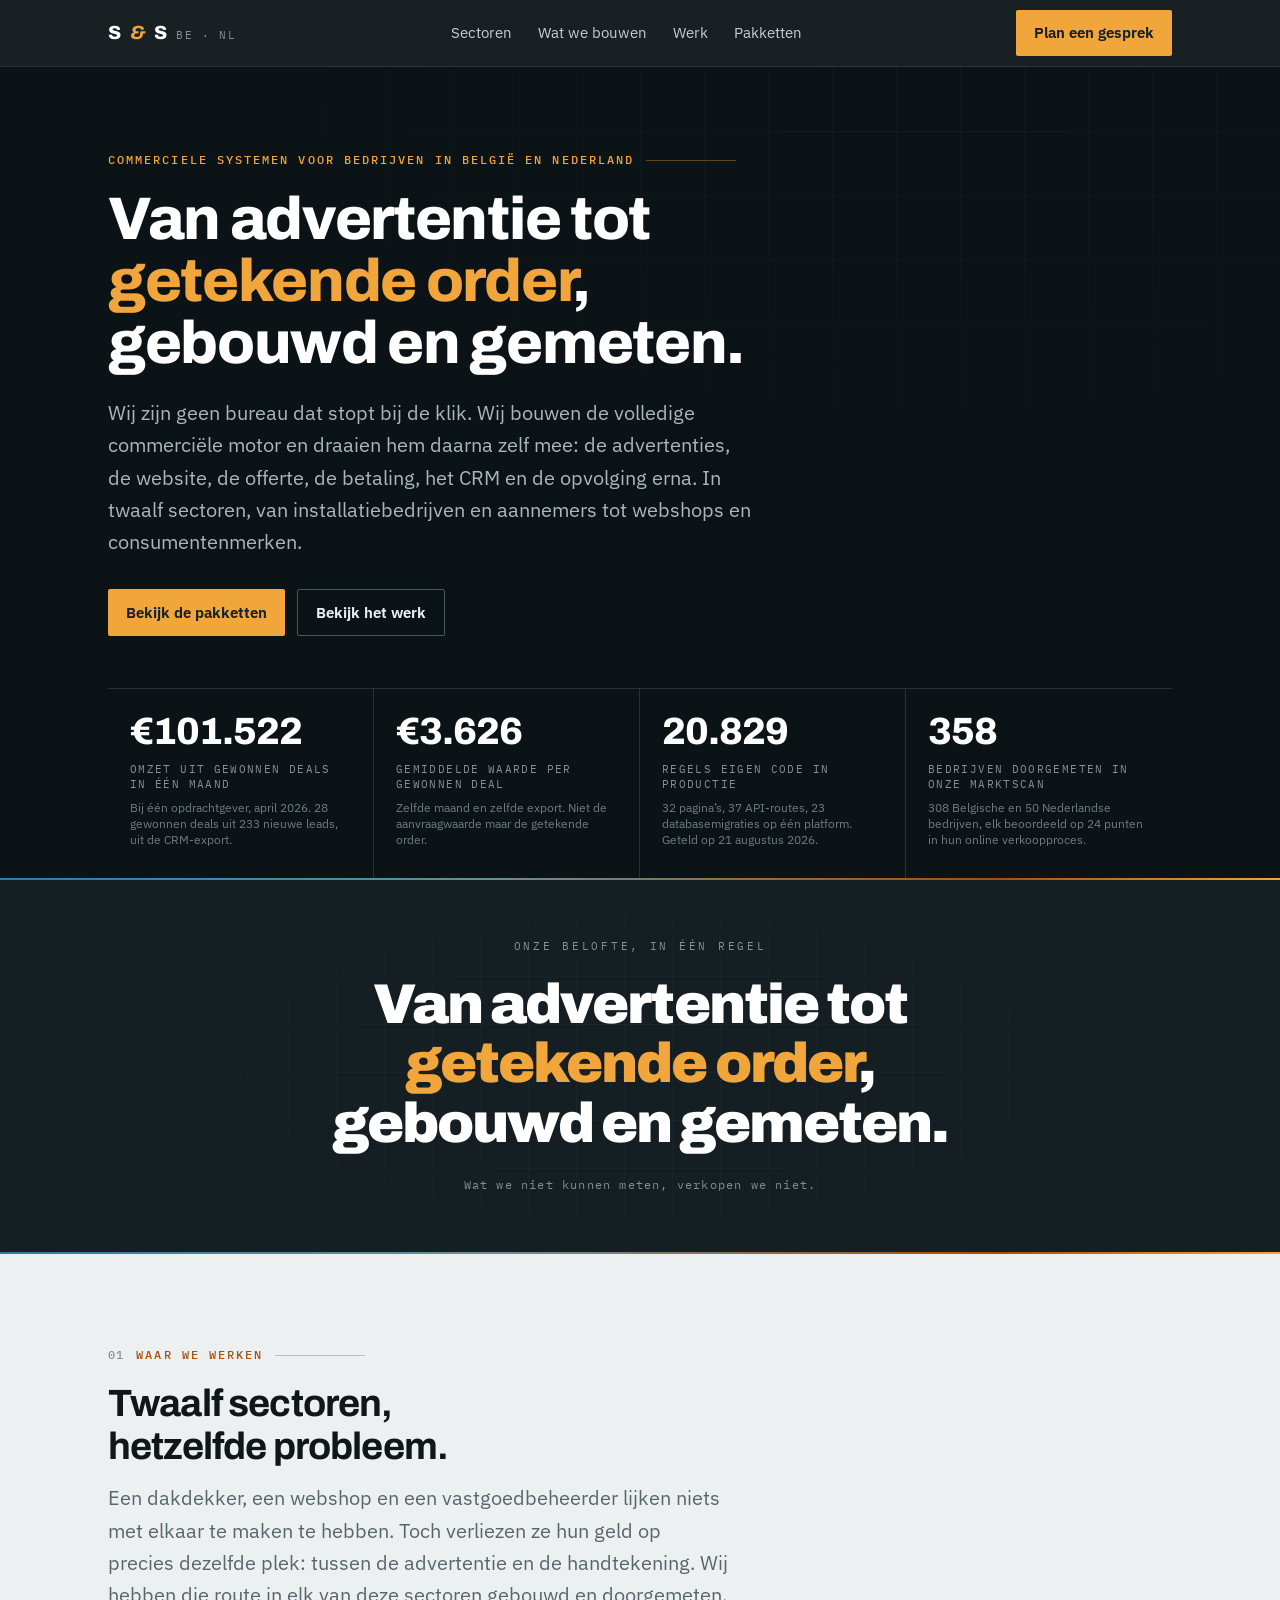
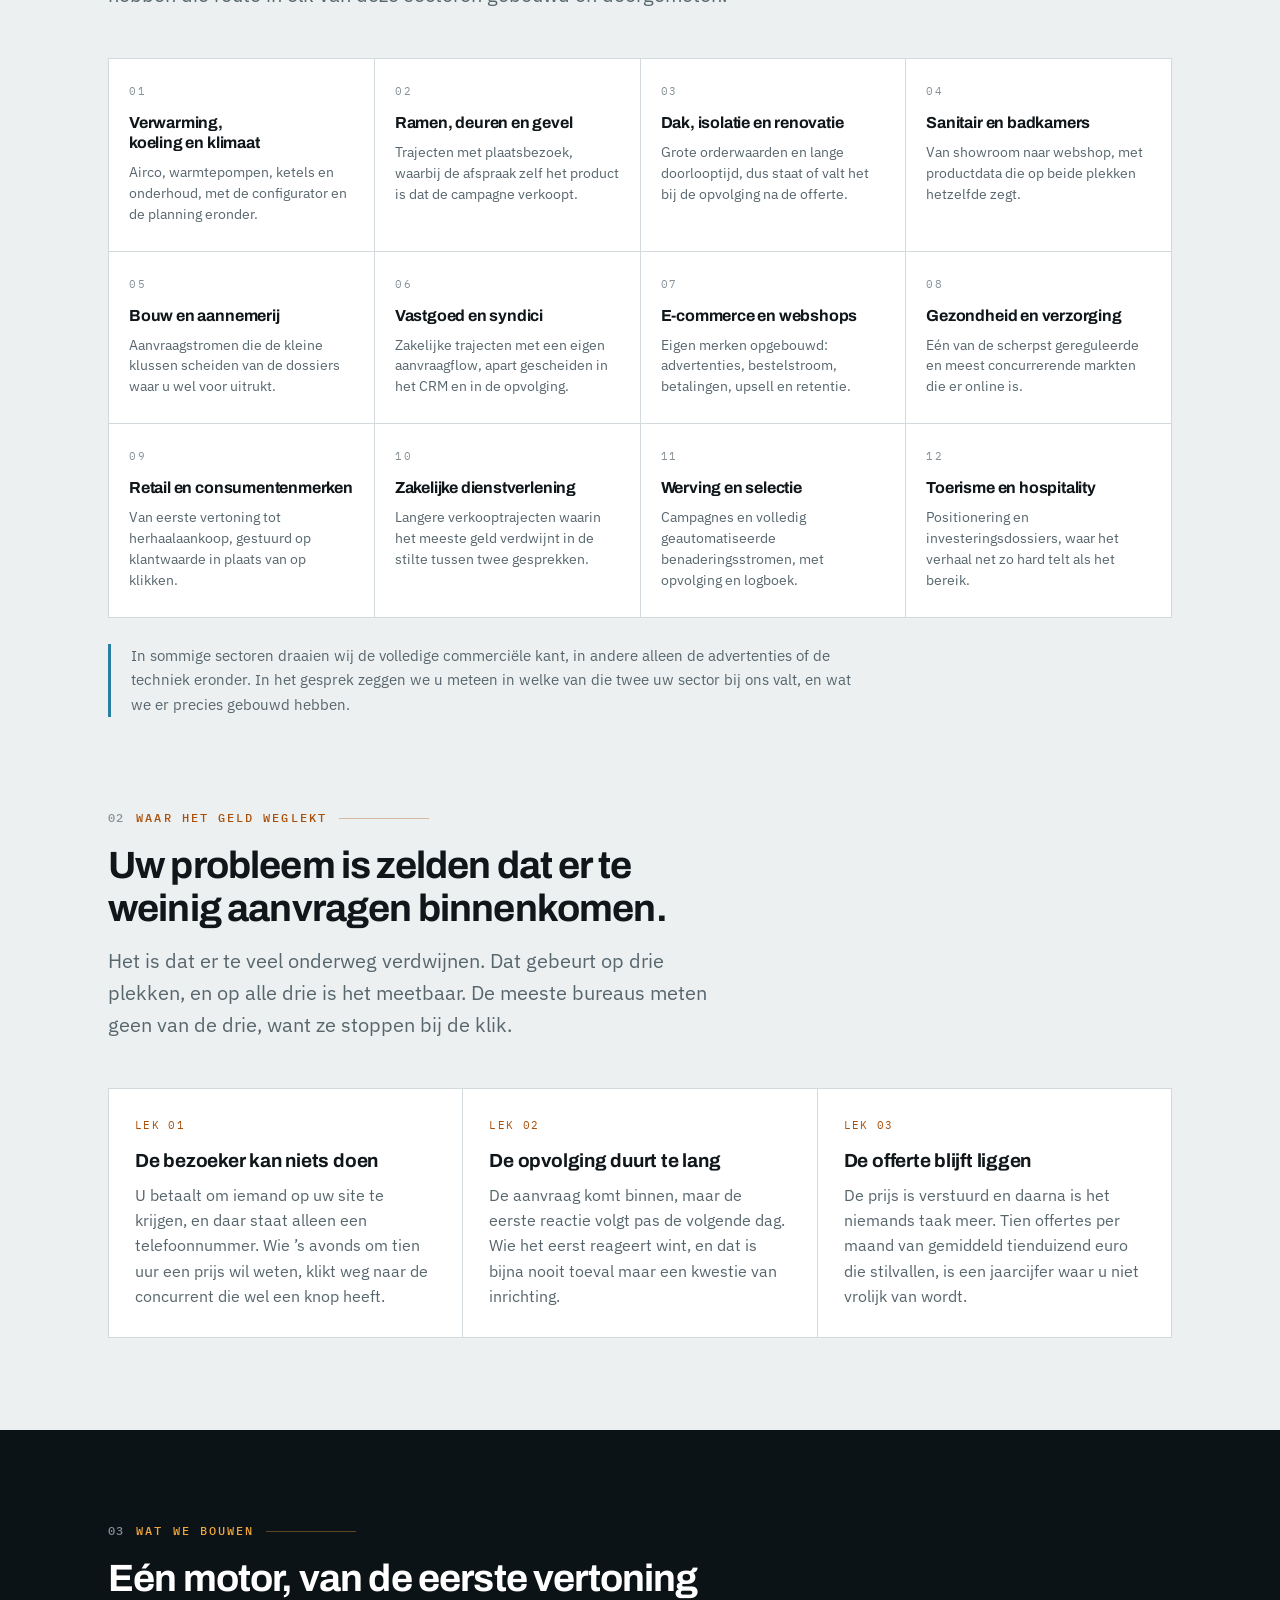
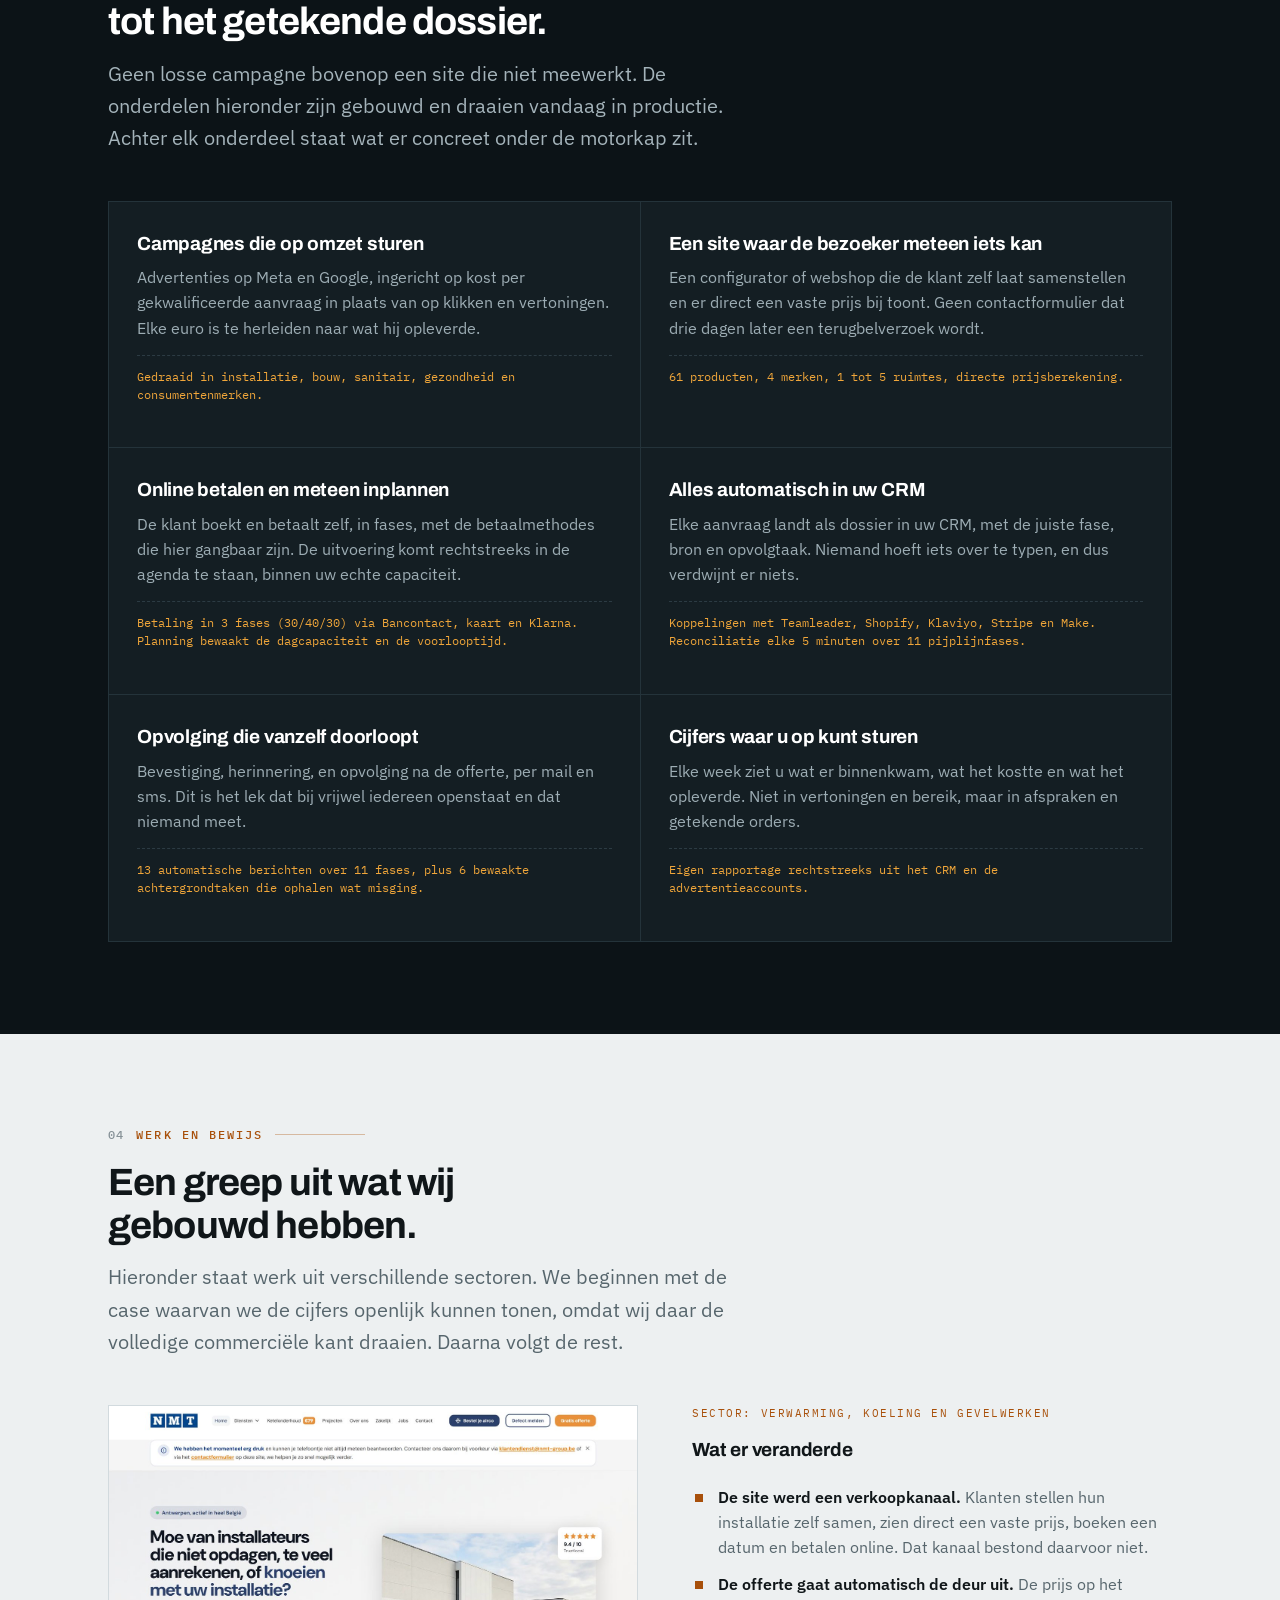
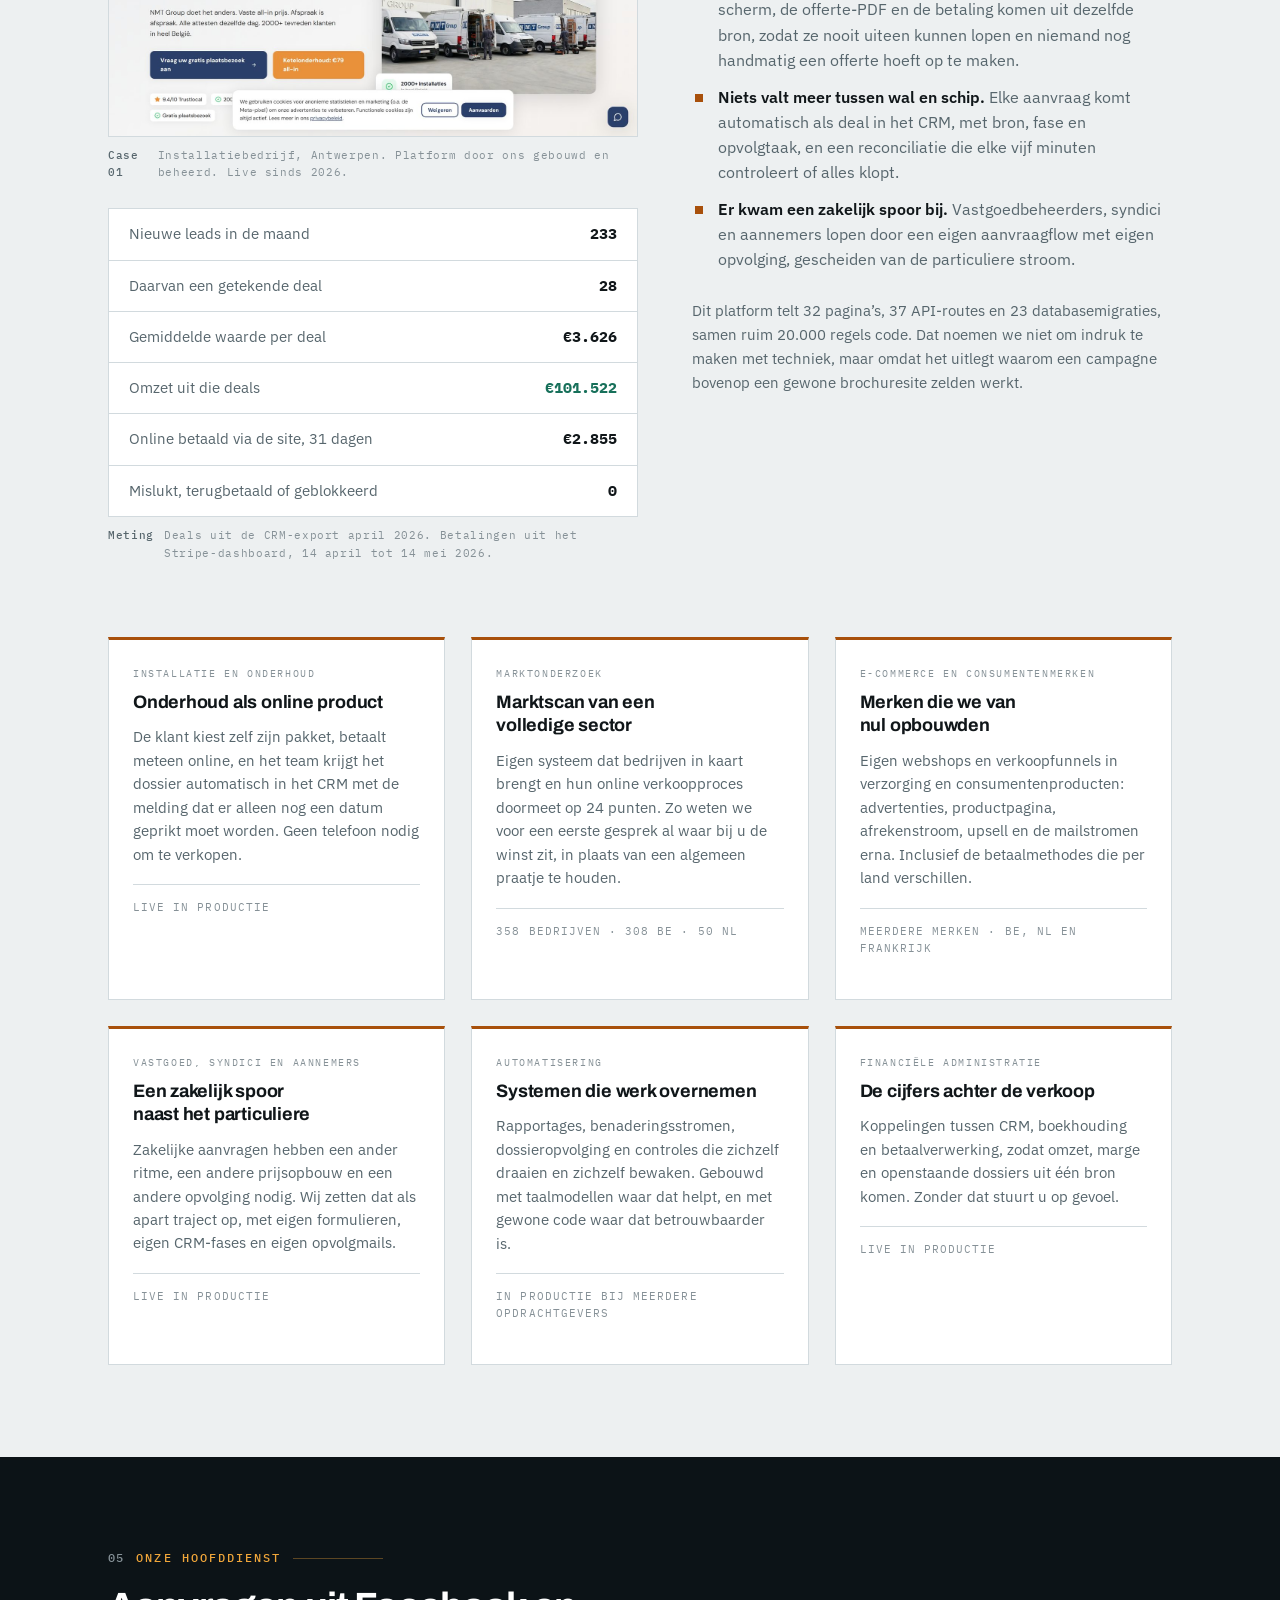
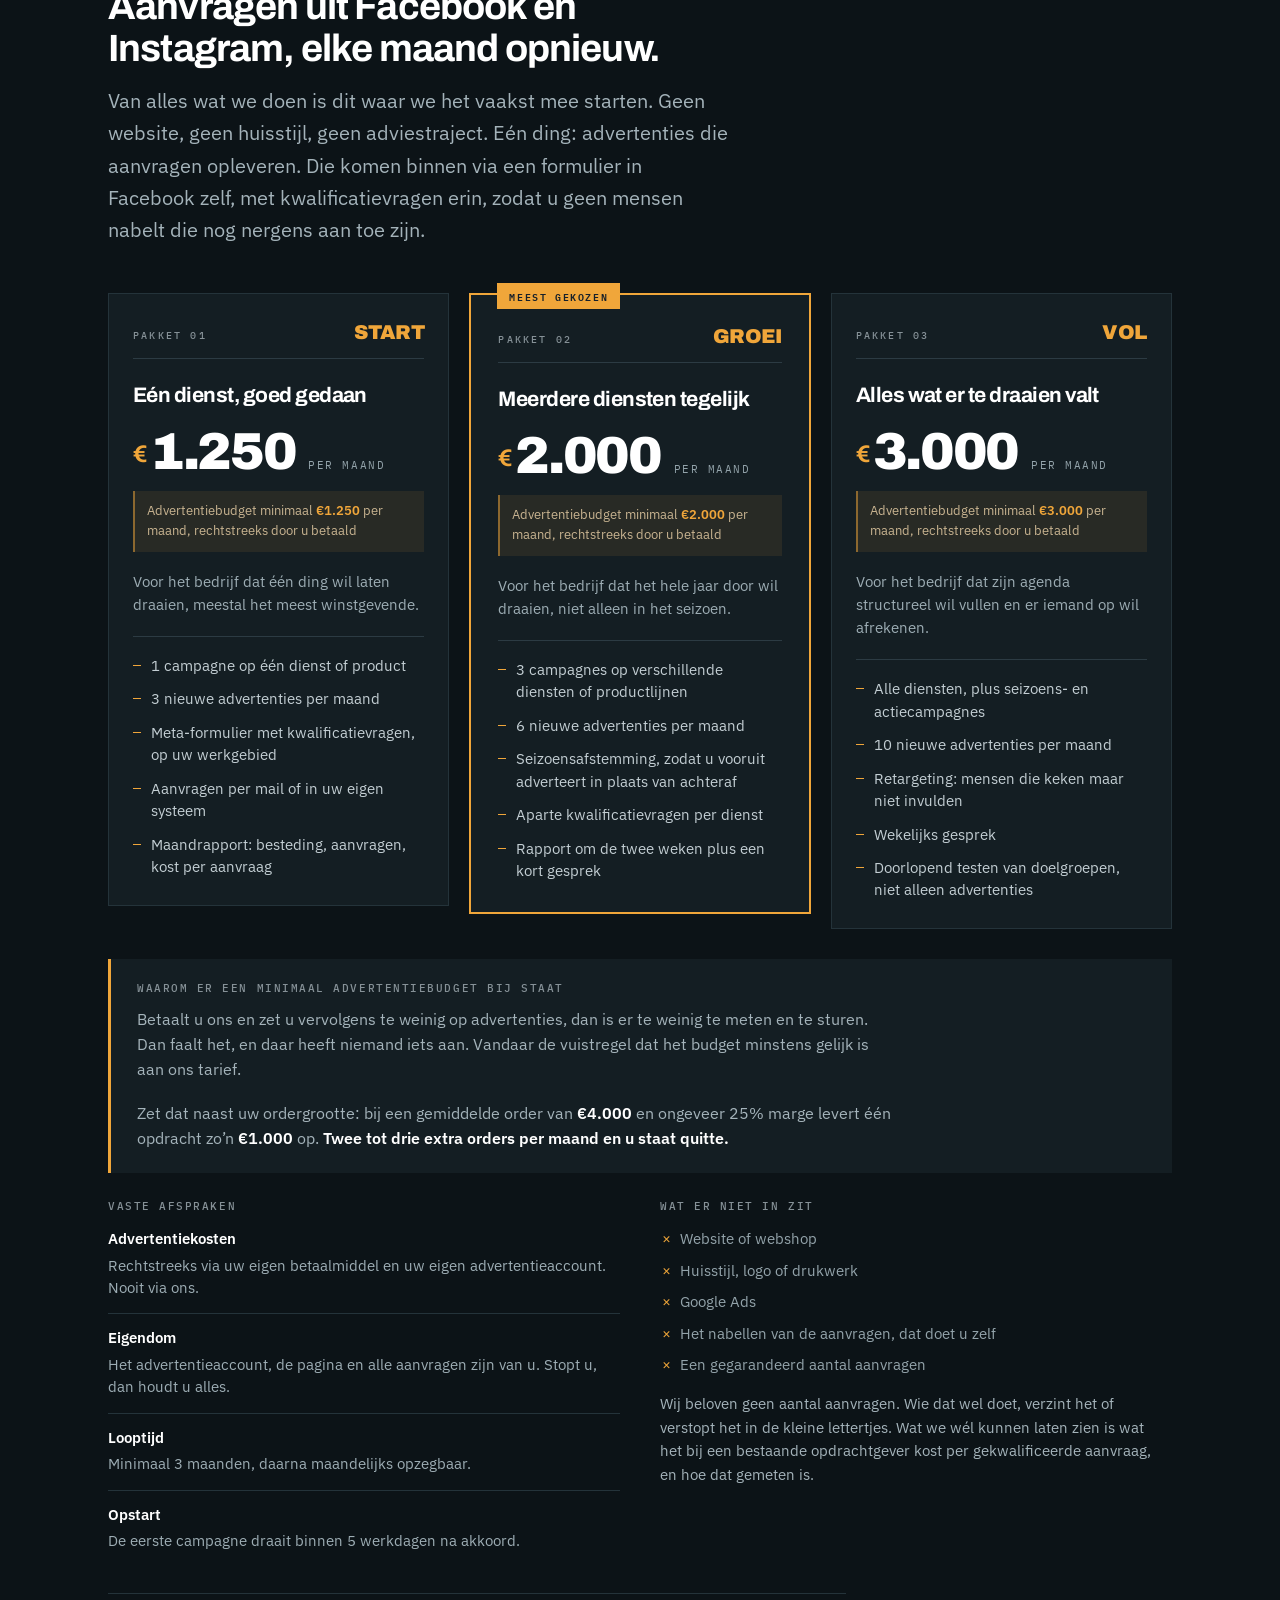
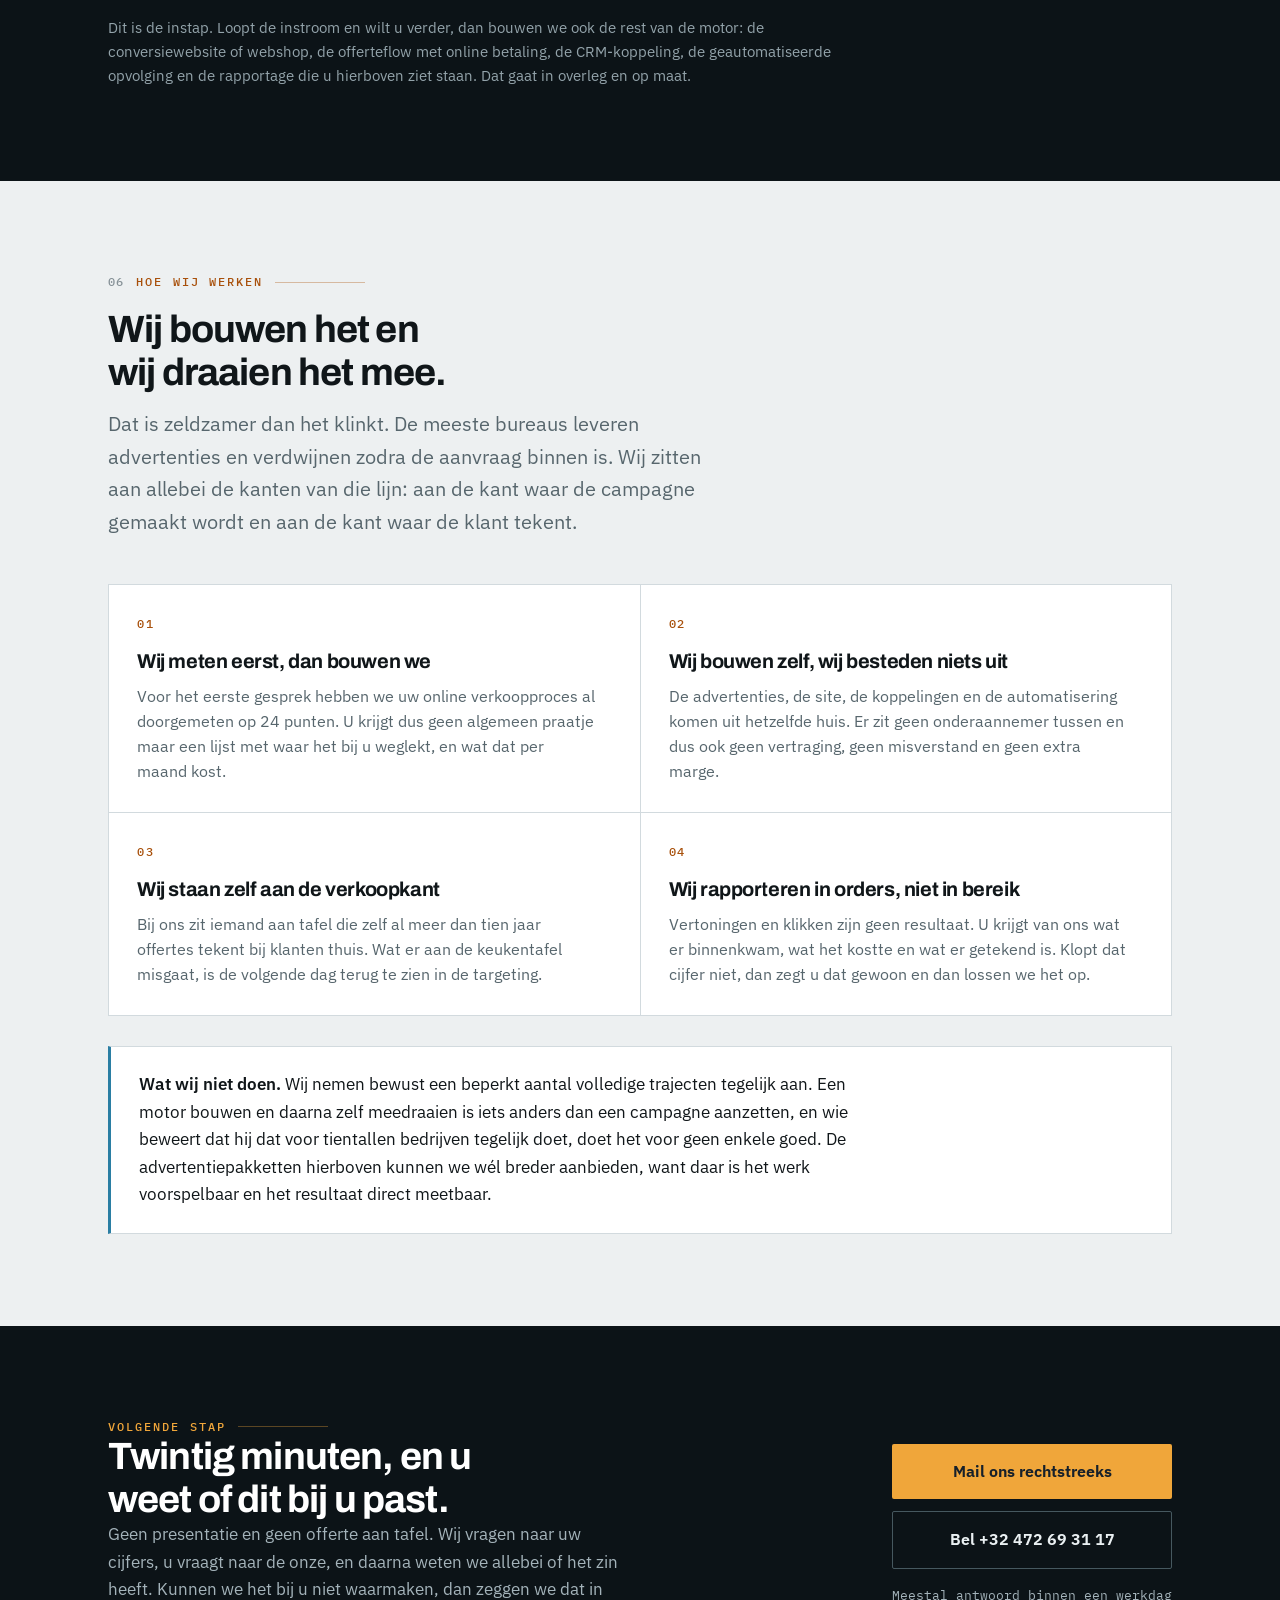
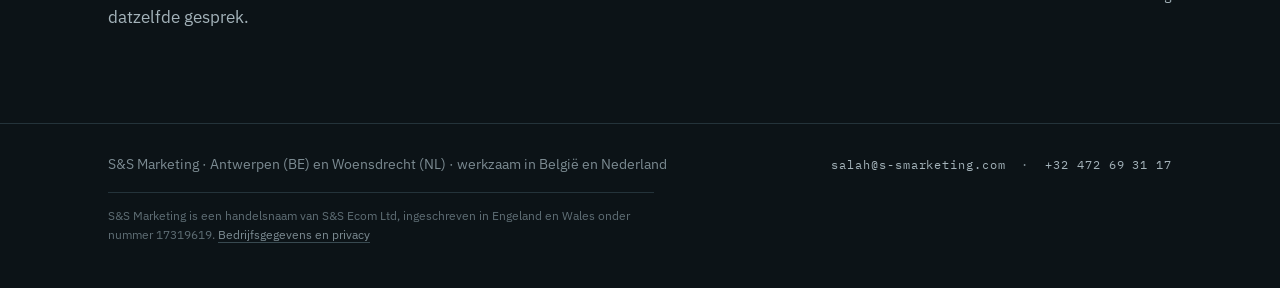
==== commit e4417aac: "Bedrijfsgegevens toegevoegd: handelsnaam, entiteit, registratienummer en zetel Nodig zodat de lijn L" ====
--- a/index.html
+++ b/index.html
@@ -514,6 +514,11 @@
     <div>S&amp;S Marketing &middot; Antwerpen (BE) en Woensdrecht (NL) &middot; werkzaam in Belgi&euml; en Nederland</div>
     <div class="mono"><a href="mailto:salah@s-smarketing.com">salah@s-smarketing.com</a> &nbsp;&middot;&nbsp; <a href="tel:+32472693117">+32 472 69 31 17</a></div>
   </div>
+  <div class="wrap">
+    <p class="voet-juridisch">S&amp;S Marketing is een handelsnaam van S&amp;S Ecom Ltd,
+      ingeschreven in Engeland en Wales onder nummer 17319619.
+      <a href="/privacy/#bedrijfsgegevens">Bedrijfsgegevens en privacy</a></p>
+  </div>
 </footer>
 
 <script>
--- a/styles.css
+++ b/styles.css
@@ -428,3 +428,11 @@
   .sectoren { grid-template-columns: 1fr; }
   .slogan .wrap { padding-top: 42px; padding-bottom: 42px; }
 }
+
+/* juridische voetregel: hoort erbij en moet vindbaar zijn, maar vraagt geen aandacht */
+.voet-juridisch {
+  margin: 16px 0 0; padding-top: 14px; border-top: 1px solid var(--line-deep);
+  font-size: 11.5px; line-height: 1.6; color: #5f6e75; max-width: 78ch;
+}
+.voet-juridisch a { color: #7c8b92; text-decoration: none; border-bottom: 1px solid #384950; }
+.voet-juridisch a:hover { color: #a4b3ba; border-color: #6b8189; }
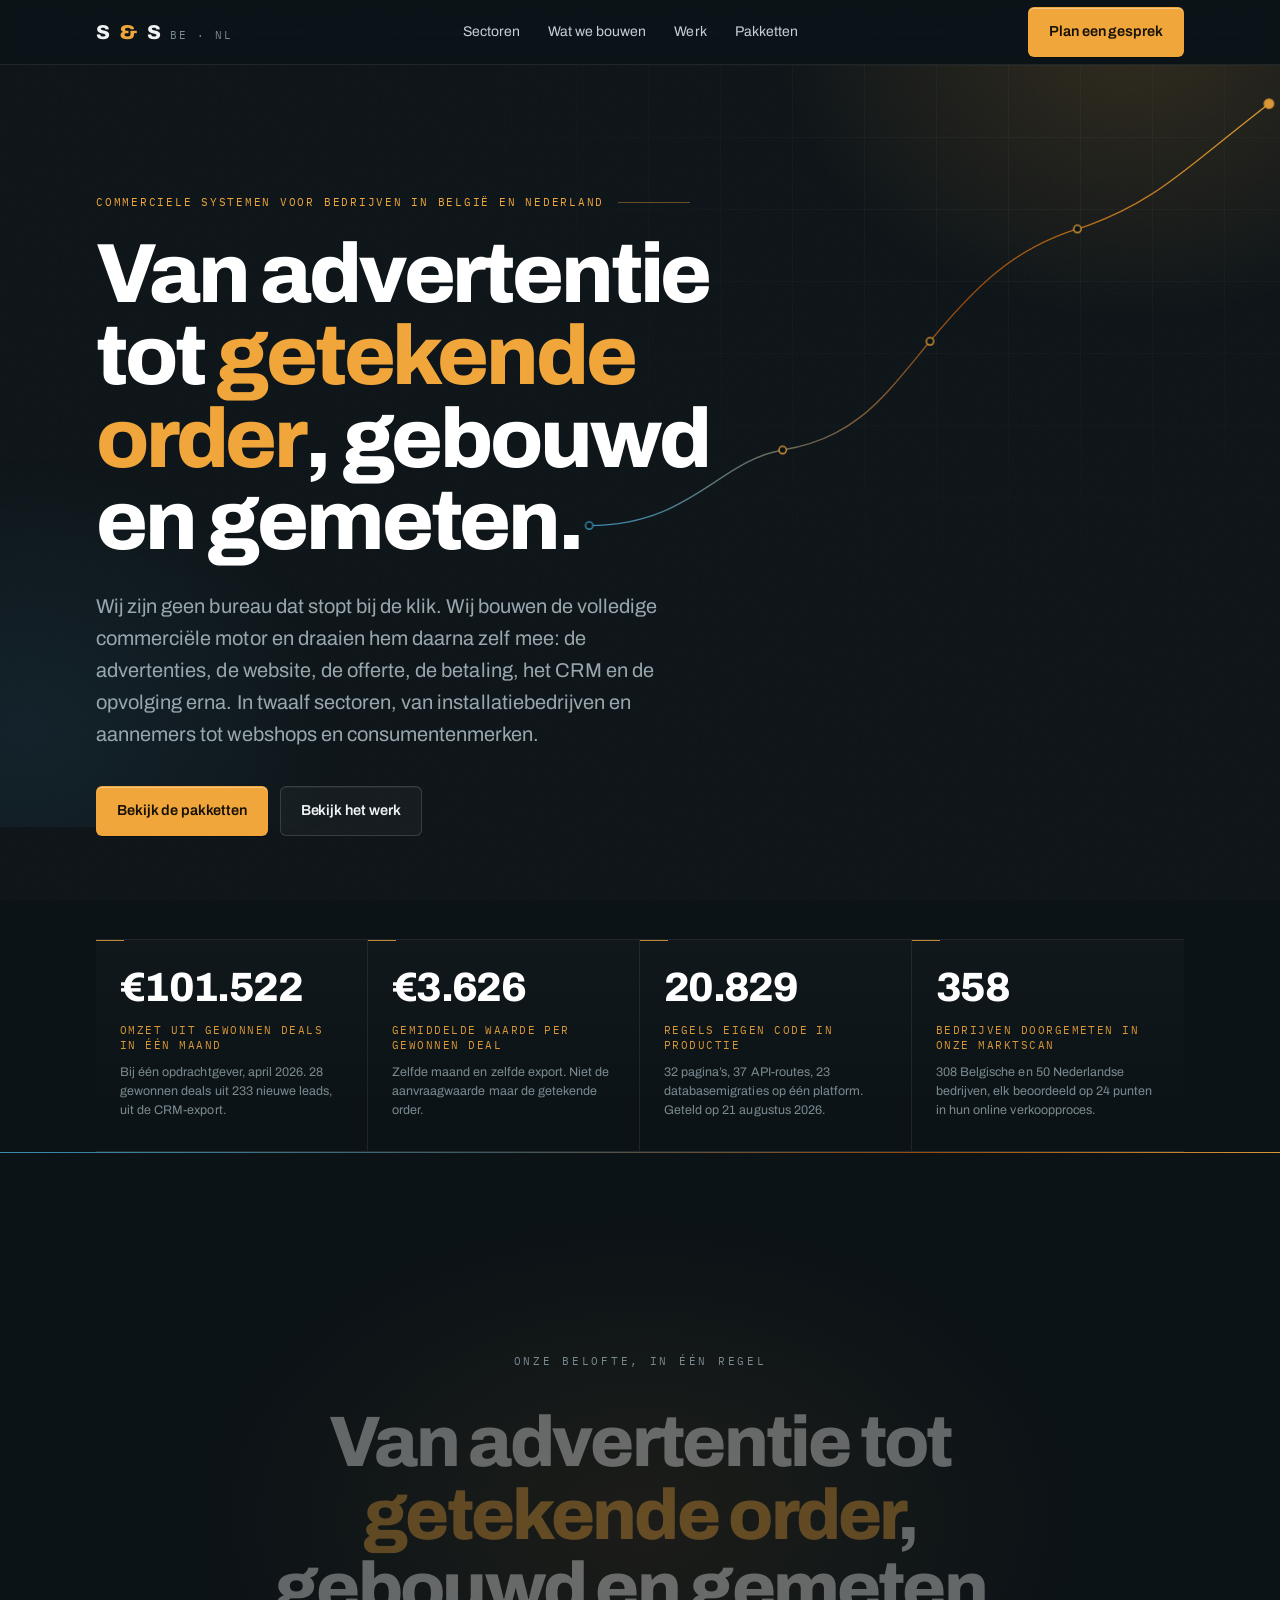
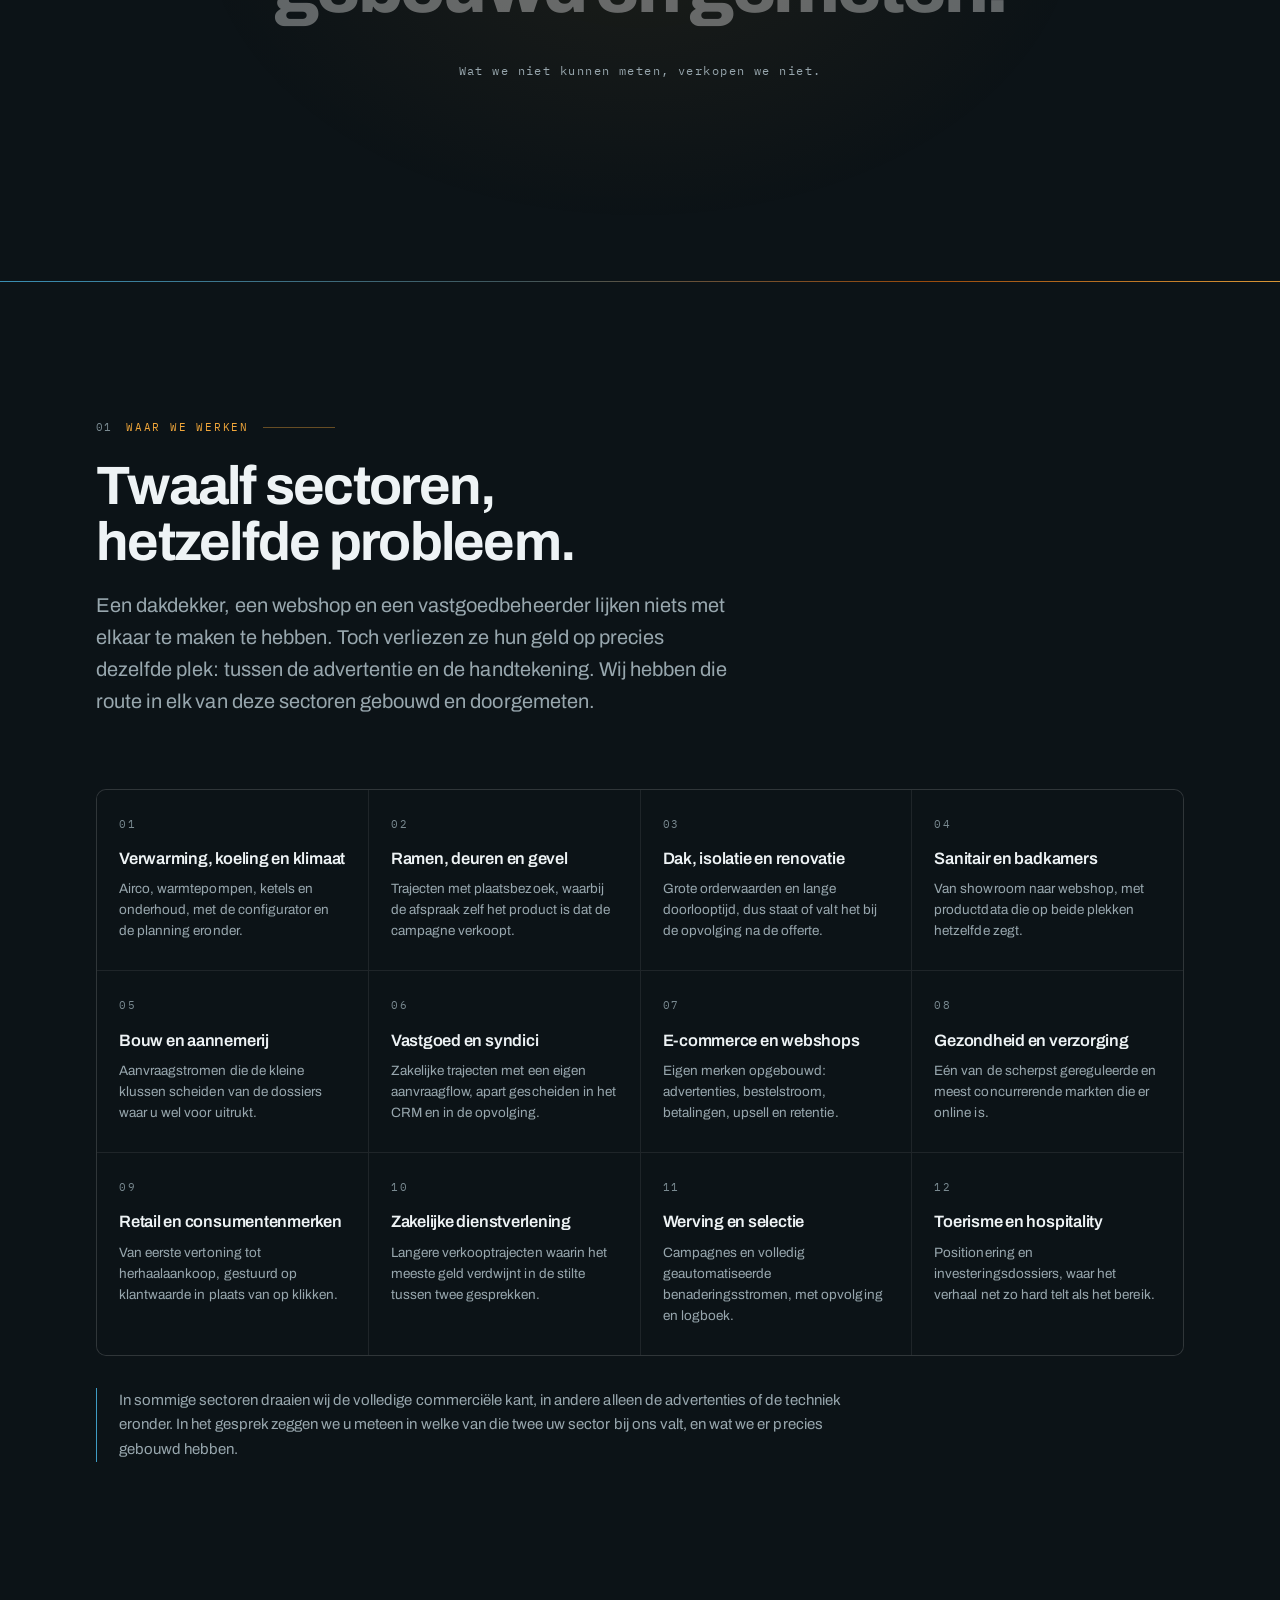
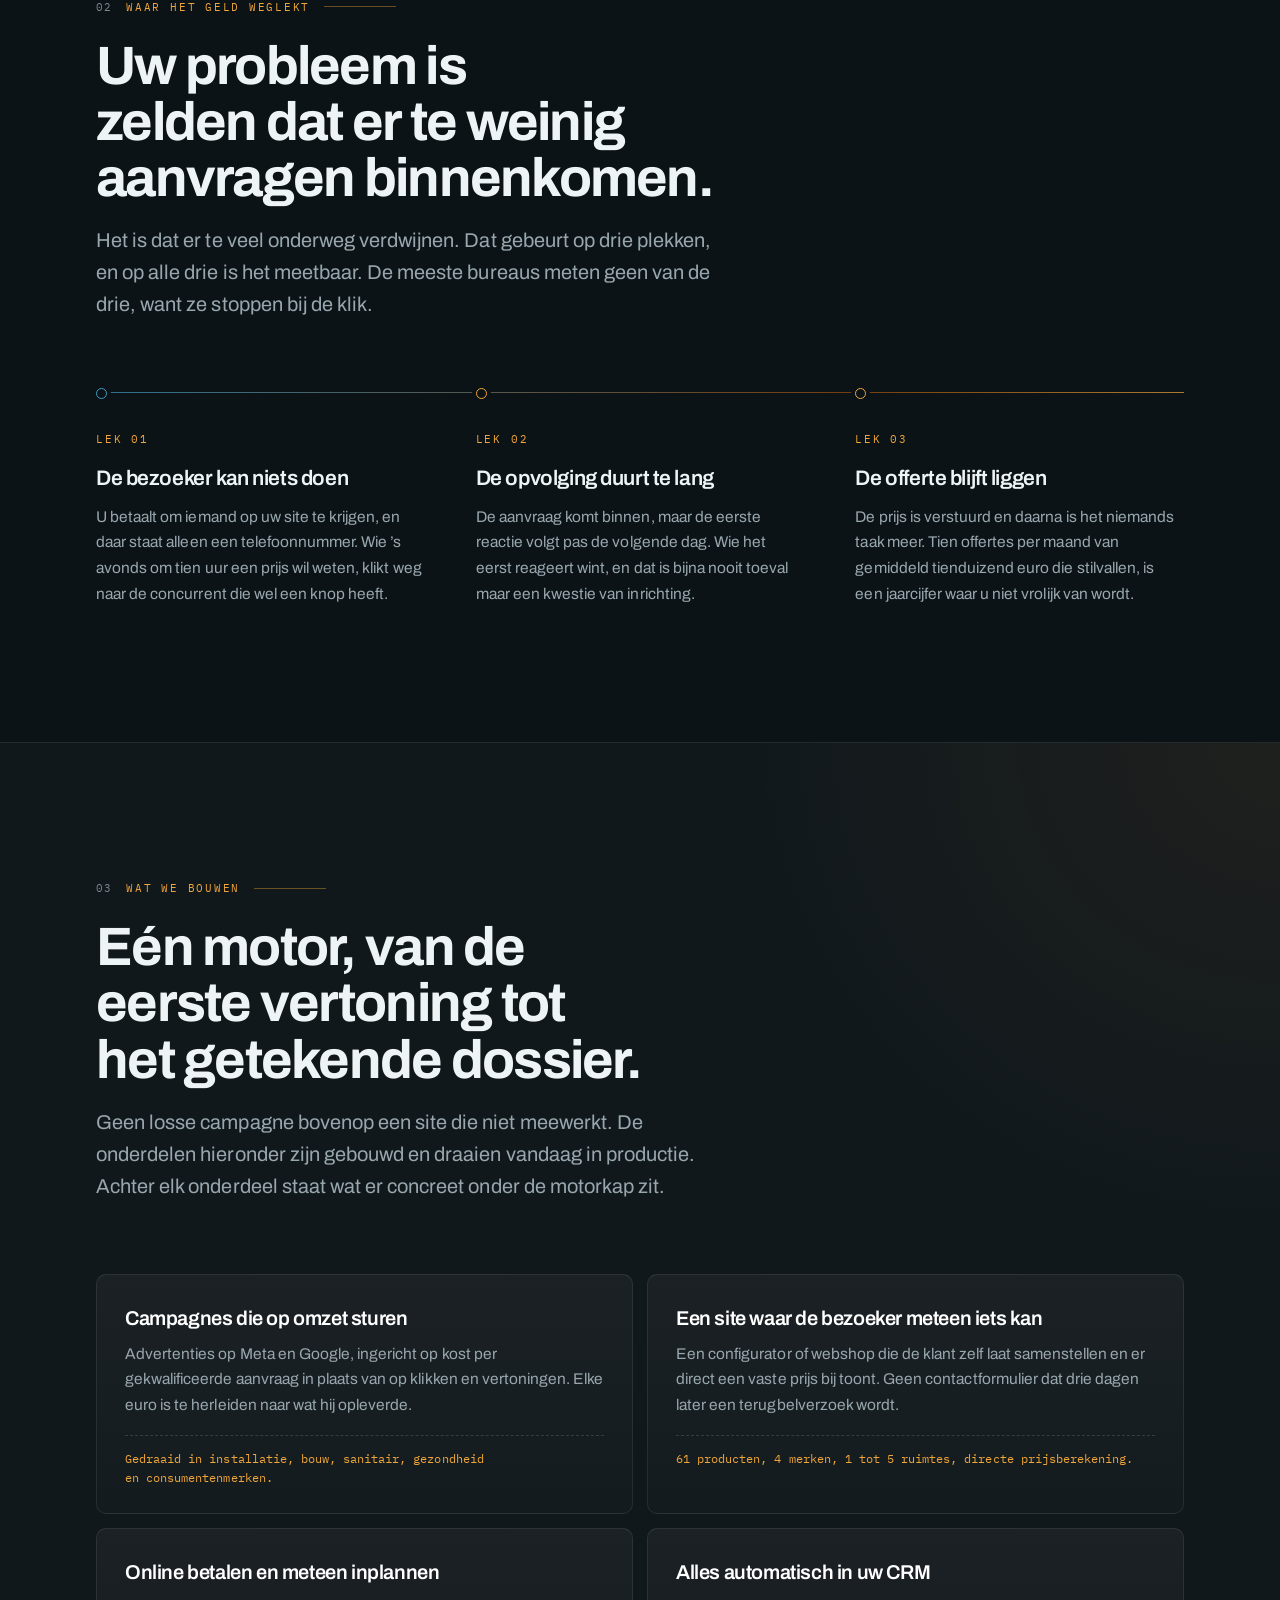
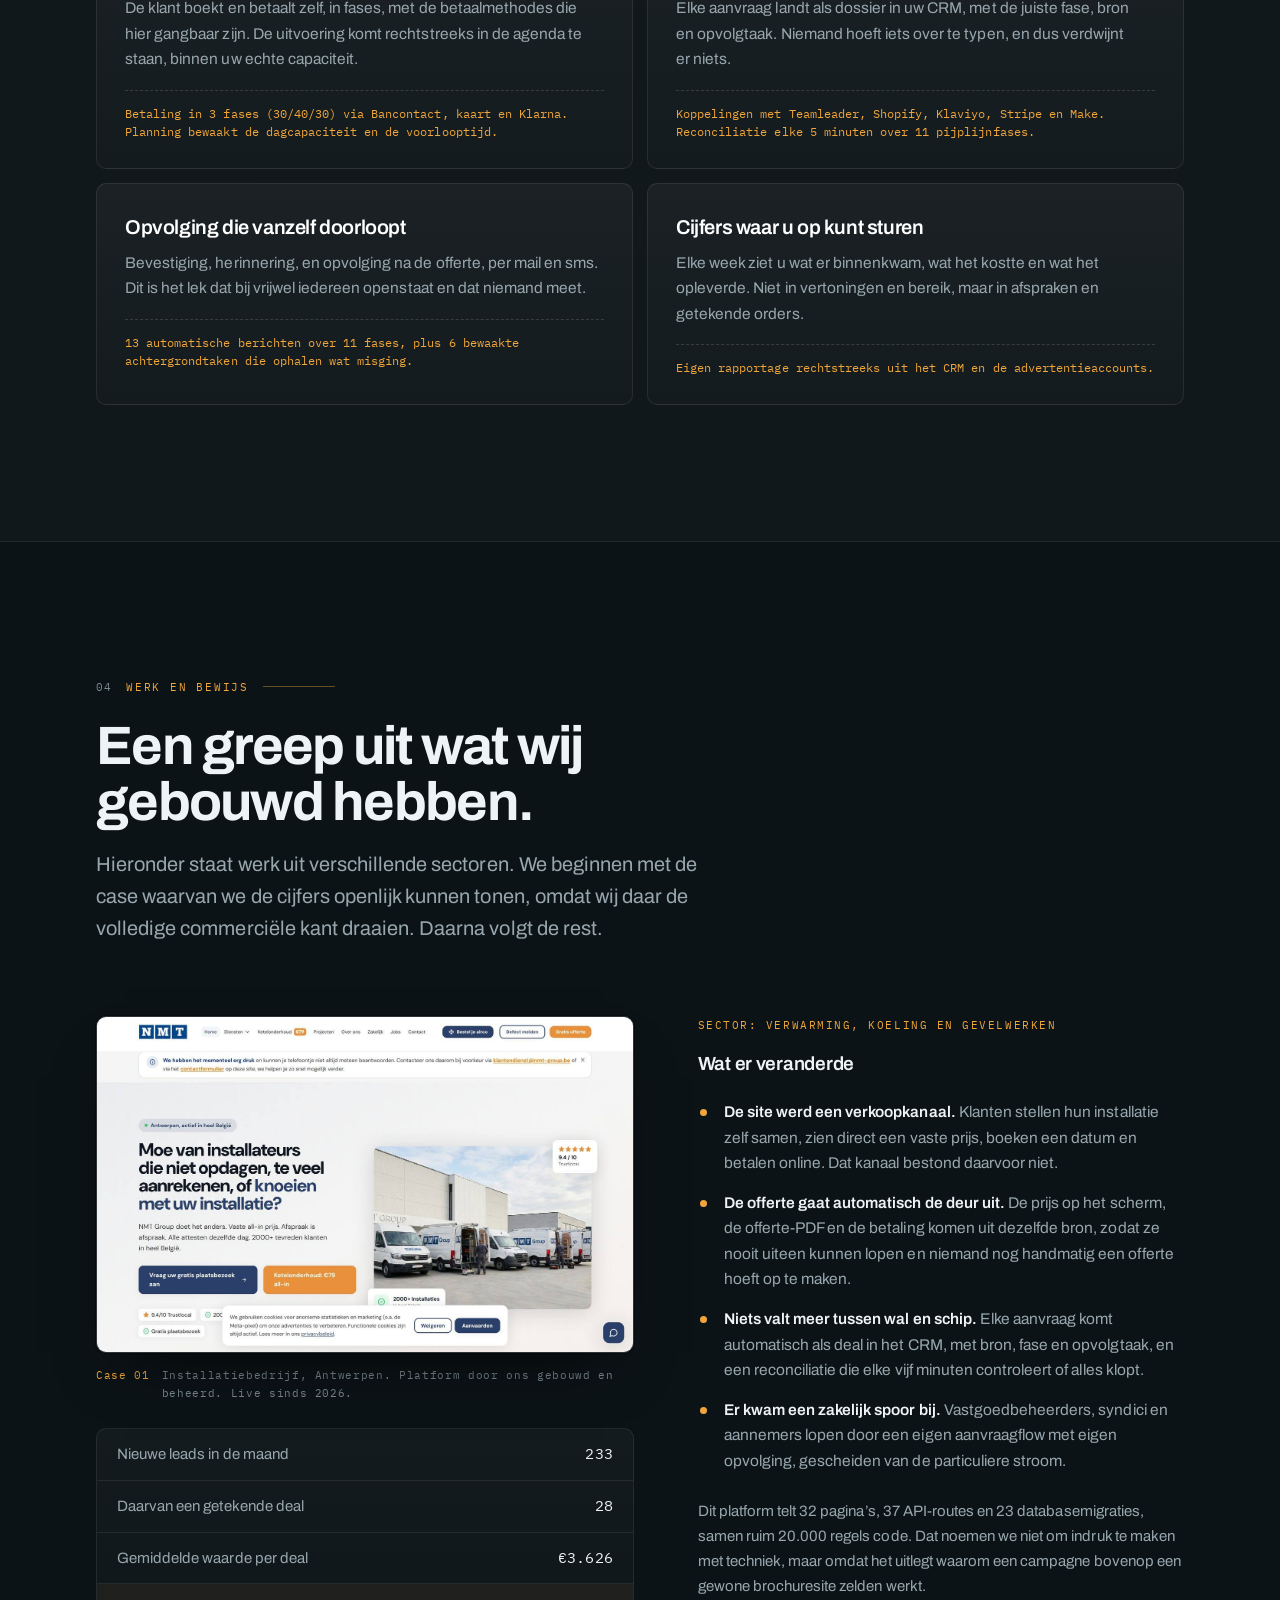
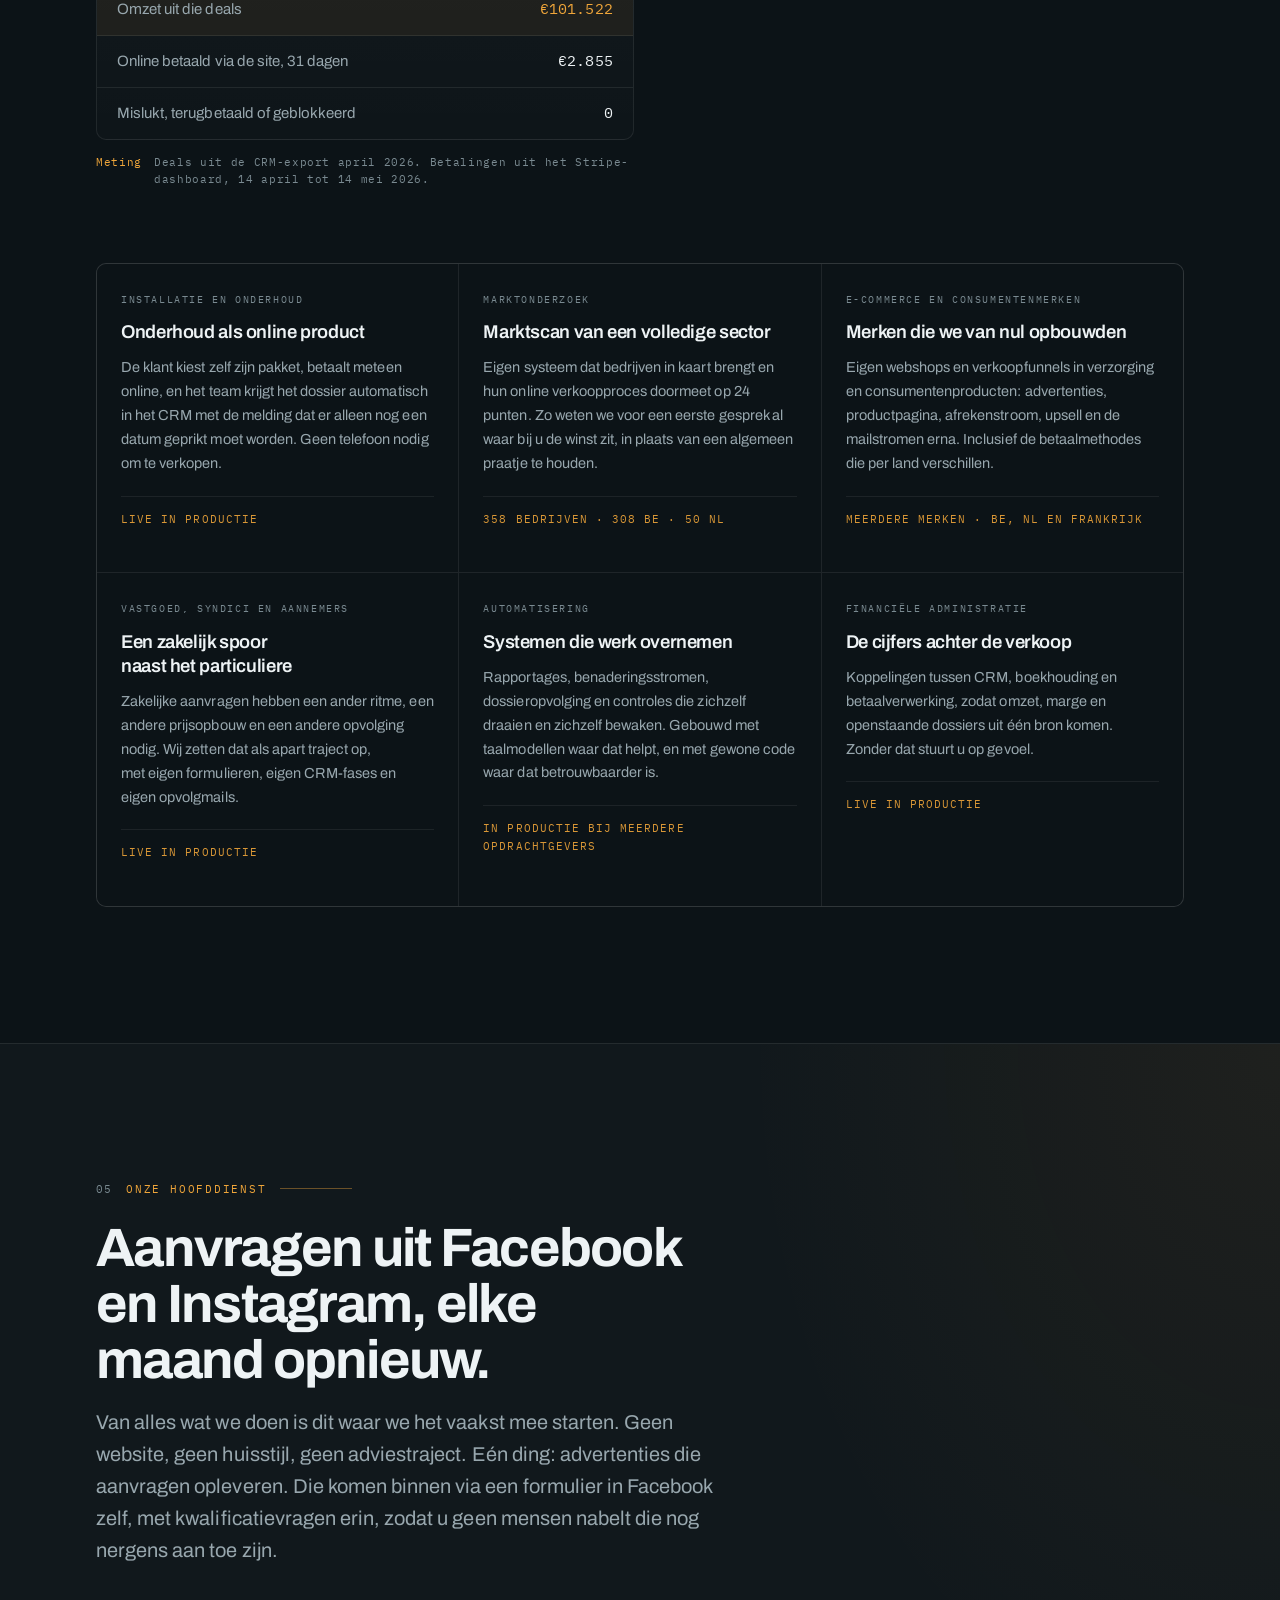
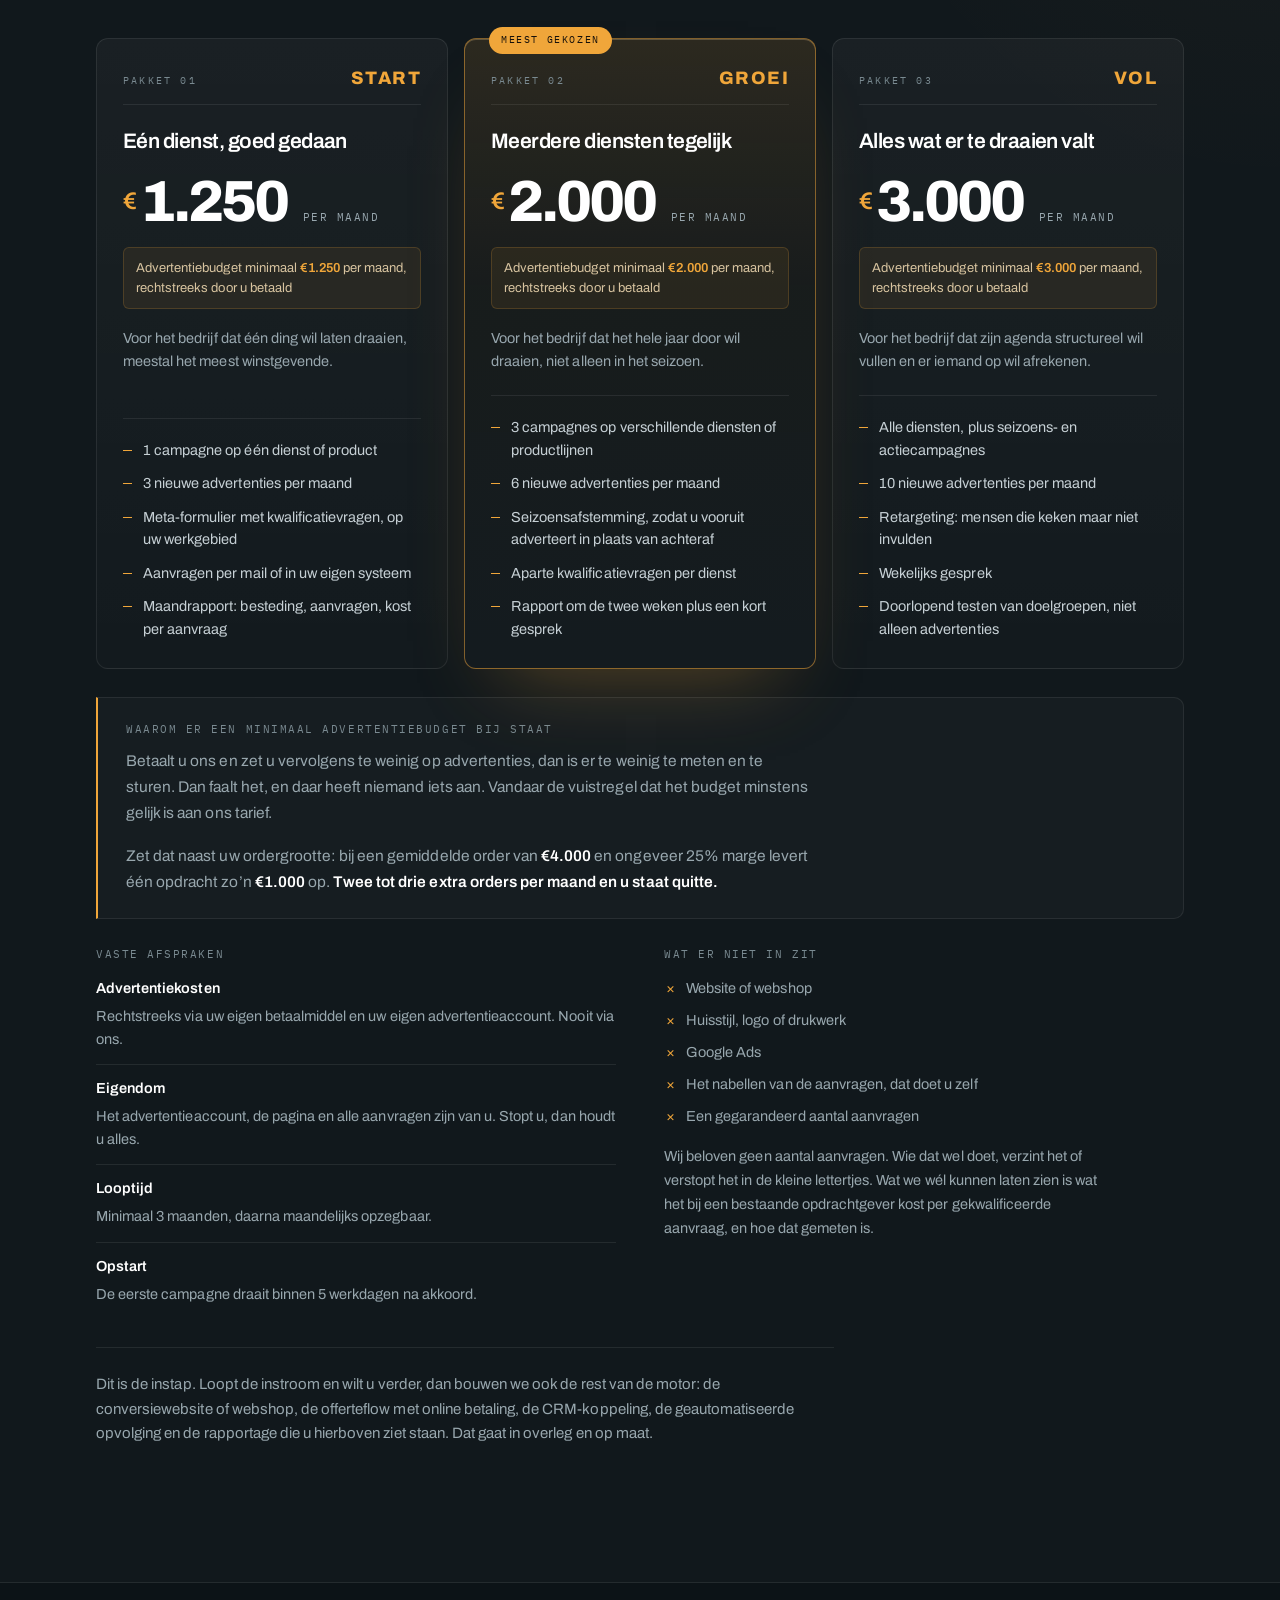
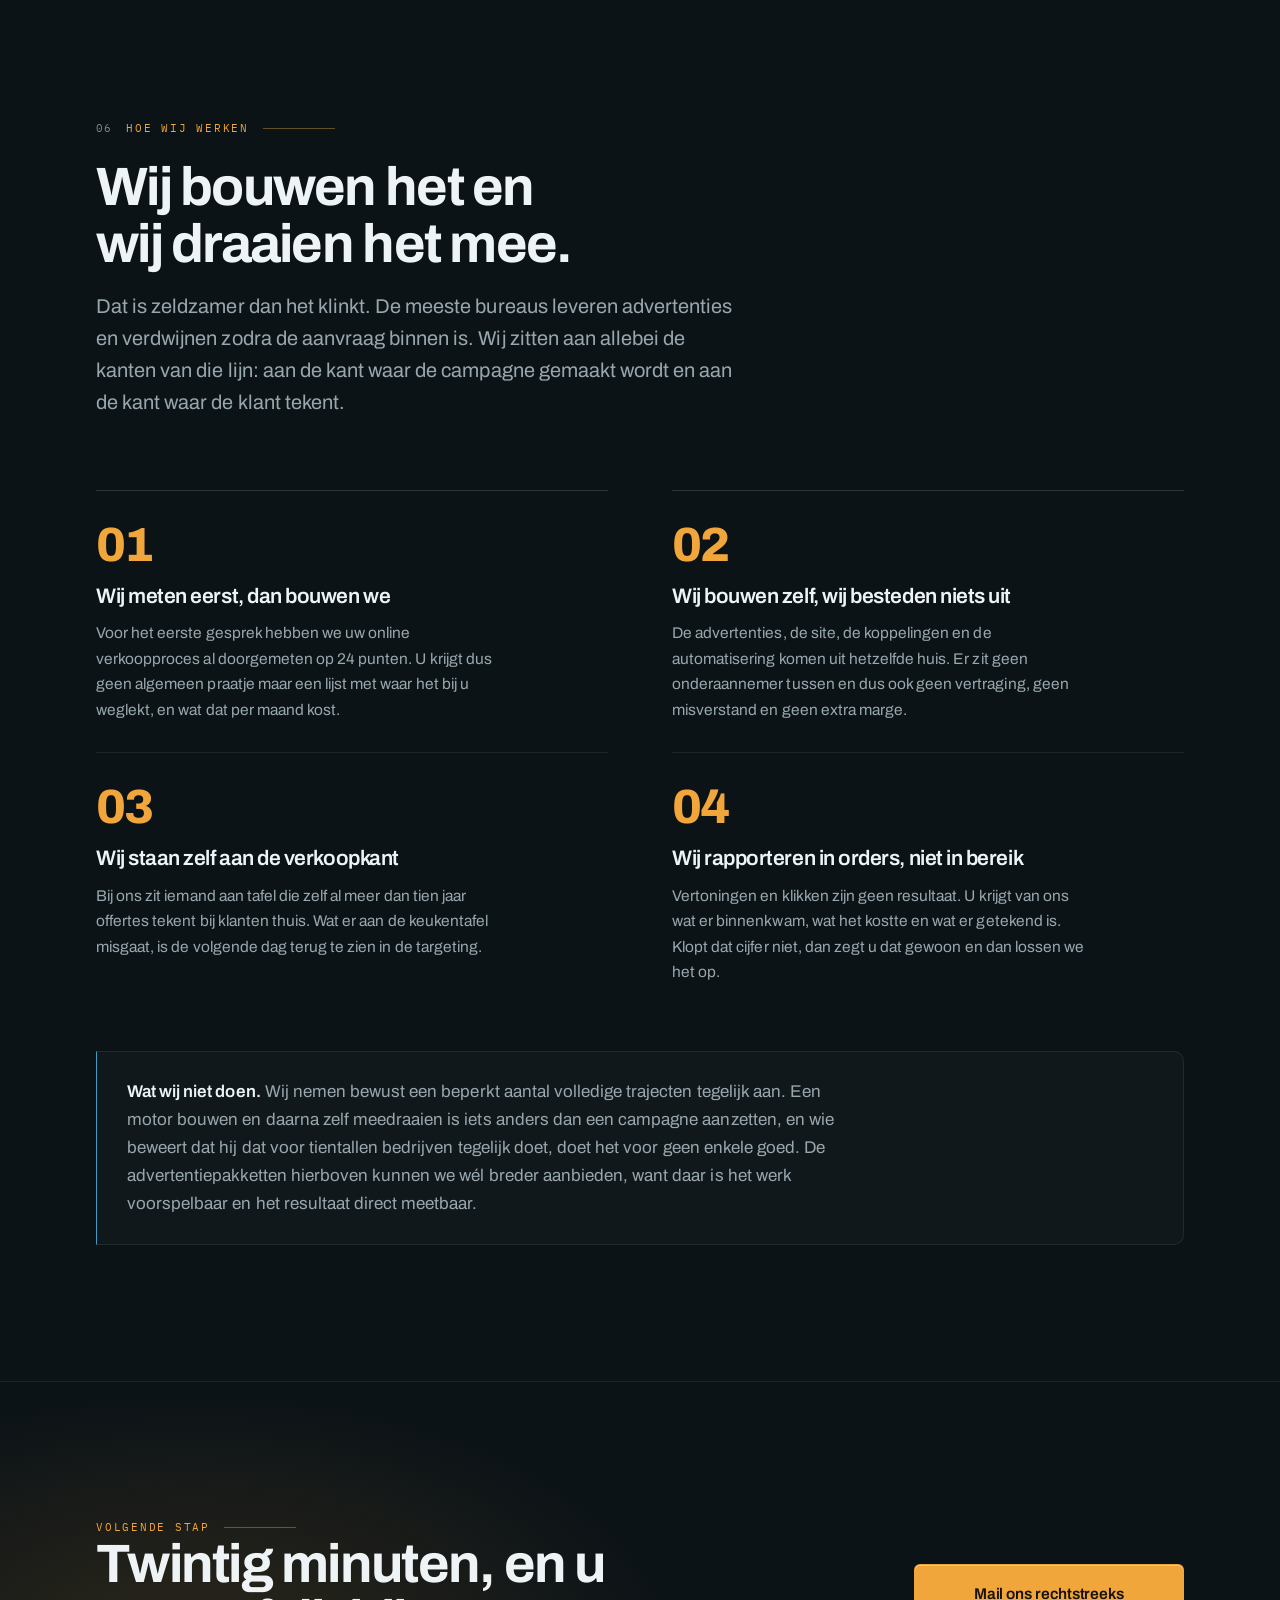
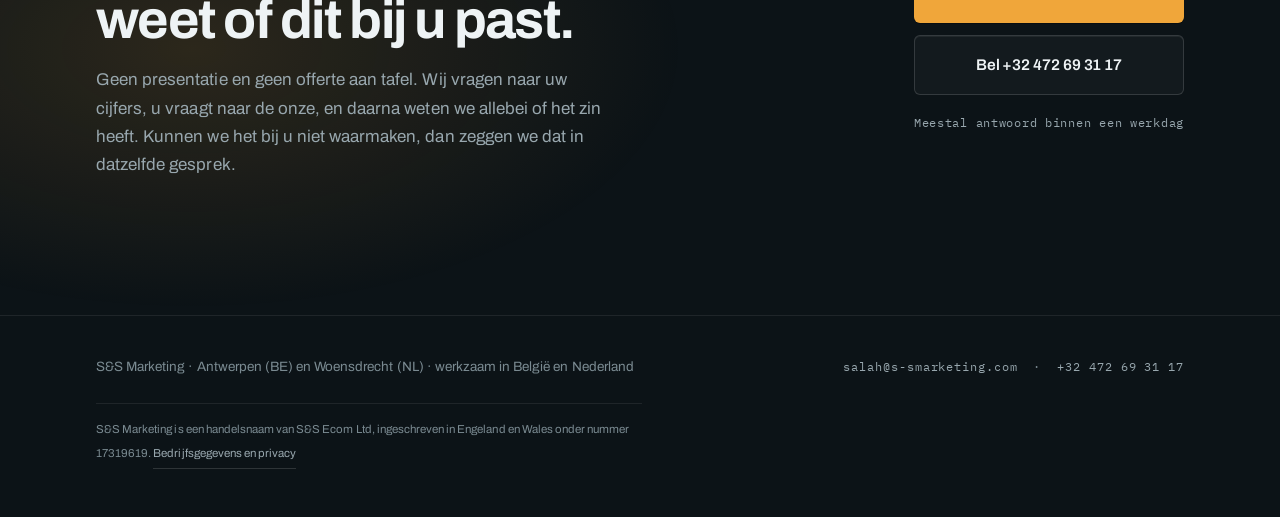
==== commit ff0d9973: "Herontwerp: donker instrumentenpaneel met thermische voortgangslijn, route-animatie en glazen panele" ====
--- a/index.html
+++ b/index.html
@@ -15,7 +15,9 @@
 <link rel="icon" href="favicon.svg" type="image/svg+xml">
 <link rel="preconnect" href="https://fonts.googleapis.com">
 <link rel="preconnect" href="https://fonts.gstatic.com" crossorigin>
-<link href="https://fonts.googleapis.com/css2?family=Archivo:wght@400;600;700;800;900&family=IBM+Plex+Mono:wght@400;500;600&family=IBM+Plex+Sans:wght@400;500;600&display=swap" rel="stylesheet">
+<!-- Twee lettertypebestanden (Archivo variabel + Plex Mono 400), geladen zonder de eerste weergave te blokkeren. -->
+<link href="https://fonts.googleapis.com/css2?family=Archivo:wght@400..900&family=IBM+Plex+Mono&display=swap" rel="stylesheet" media="print" onload="this.media='all'">
+<noscript><link href="https://fonts.googleapis.com/css2?family=Archivo:wght@400..900&family=IBM+Plex+Mono&display=swap" rel="stylesheet"></noscript>
 <link rel="stylesheet" href="styles.css">
 <script type="application/ld+json">
 {
@@ -51,6 +53,24 @@
 </nav>
 
 <header class="hero op-donker" id="top">
+  <!-- Decoratief: de route van advertentie naar order tekent zichzelf, van koel naar warm. Geen tekst, geen betekenis voor schermlezers. -->
+  <div class="route" aria-hidden="true">
+    <svg viewBox="0 0 760 520" preserveAspectRatio="xMaxYMin meet" focusable="false">
+      <defs>
+        <linearGradient id="thermo-grad" x1="0" y1="0" x2="1" y2="0">
+          <stop offset="0" stop-color="#3f9cc4"/>
+          <stop offset=".55" stop-color="#a8500b"/>
+          <stop offset="1" stop-color="#f0a63a"/>
+        </linearGradient>
+      </defs>
+      <path pathLength="1" d="M 10 500 C 120 500 150 430 220 418 C 300 405 330 360 380 300 C 430 240 470 200 540 178 C 610 156 650 120 700 80 C 720 64 735 52 748 42"/>
+      <circle class="koel" cx="10" cy="500" r="4"/>
+      <circle cx="220" cy="418" r="4"/>
+      <circle cx="380" cy="300" r="4"/>
+      <circle cx="540" cy="178" r="4"/>
+      <circle class="eind" cx="748" cy="42" r="5"/>
+    </svg>
+  </div>
   <div class="wrap">
     <p class="eyebrow">Commerciele systemen voor bedrijven in Belgi&euml; en Nederland</p>
     <h1>Van advertentie tot <span class="accent">getekende order</span>, gebouwd en gemeten.</h1>
@@ -522,21 +542,115 @@
 </footer>
 
 <script>
-  // Eén orkestratie bij binnenkomst: secties verschijnen zodra ze in beeld komen.
+(() => {
+  // Vier kleine taken, allemaal via custom properties; de beweging zelf staat in de CSS.
+  const rm = window.matchMedia('(prefers-reduced-motion: reduce)').matches;
+  const doc = document.documentElement;
+
+  // 1. Secties verschijnen zodra ze in beeld komen; kinderen van een raster kort na elkaar.
   const items = document.querySelectorAll('.verschijn');
-  if (!window.matchMedia('(prefers-reduced-motion: reduce)').matches && 'IntersectionObserver' in window) {
+  items.forEach((el) => [...el.children].forEach((c, i) => c.style.setProperty('--i', i)));
+  document.querySelectorAll('.strip .cel').forEach((c, i) => c.style.setProperty('--i', i));
+  if (!rm && 'IntersectionObserver' in window) {
     const io = new IntersectionObserver((entries) => {
-      entries.forEach((e, i) => {
-        if (e.isIntersecting) {
-          setTimeout(() => e.target.classList.add('zichtbaar'), i * 70);
-          io.unobserve(e.target);
-        }
-      });
-    }, { rootMargin: '0px 0px -8% 0px', threshold: 0.06 });
+      entries.forEach((e) => { if (e.isIntersecting) { e.target.classList.add('zichtbaar'); io.unobserve(e.target); } });
+    }, { rootMargin: '0px 0px -10% 0px', threshold: 0.08 });
     items.forEach((el) => io.observe(el));
   } else {
     items.forEach((el) => el.classList.add('zichtbaar'));
   }
+
+  // 2. Scrollpositie: de voortgangslijn in de balk en de temperatuur van de grond (koel boven, warm onder).
+  const slogan = document.querySelector('.slogan-tekst');
+  let bezig = false;
+  const opScroll = () => {
+    if (bezig) return; bezig = true;
+    requestAnimationFrame(() => {
+      bezig = false;
+      const max = doc.scrollHeight - window.innerHeight;
+      const p = max > 0 ? Math.min(1, Math.max(0, window.scrollY / max)) : 0;
+      doc.style.setProperty('--scroll', p.toFixed(4));
+      doc.style.setProperty('--t', p.toFixed(3));
+      if (slogan && !rm) {
+        const r = slogan.getBoundingClientRect();
+        const q = 1 - Math.min(1, Math.max(0, (r.top + r.height / 2 - window.innerHeight * 0.55) / (window.innerHeight * 0.5)));
+        slogan.style.setProperty('--p', q.toFixed(3));
+      }
+    });
+  };
+  window.addEventListener('scroll', opScroll, { passive: true });
+  window.addEventListener('resize', opScroll, { passive: true });
+  opScroll();
+  if (rm) return;
+
+  // 3. De kop komt woord voor woord op; de tekst zelf blijft onaangeraakt.
+  const h1 = document.querySelector('.hero h1');
+  if (h1) {
+    let i = 0;
+    const wikkel = (node) => {
+      [...node.childNodes].forEach((n) => {
+        if (n.nodeType === 3) {
+          const frag = document.createDocumentFragment();
+          n.textContent.split(/(\s+)/).forEach((deel) => {
+            if (!deel) return;
+            if (/^\s+$/.test(deel)) { frag.appendChild(document.createTextNode(deel)); return; }
+            const s = document.createElement('span'); s.className = 'w'; s.style.setProperty('--i', i++); s.textContent = deel;
+            frag.appendChild(s);
+          });
+          n.replaceWith(frag);
+        } else if (n.nodeType === 1) { wikkel(n); }
+      });
+    };
+    wikkel(h1); h1.classList.add('gesplitst');
+  }
+
+  // 4. De vier cijfers in de meetstrip tellen op naar hun echte waarde en eindigen exact op de originele tekst.
+  const fmt = (n, sep) => String(n).replace(/\B(?=(\d{3})+(?!\d))/g, sep);
+  const tel = (el) => {
+    const orig = el.textContent;
+    const m = orig.match(/^(\D*)([\d.]+)(\D*)$/); if (!m) return;
+    const doel = parseInt(m[2].replace(/\./g, ''), 10); const sep = m[2].includes('.') ? '.' : '';
+    const t0 = performance.now(), duur = 1500;
+    const stap = (nu) => {
+      const k = Math.min(1, (nu - t0) / duur); const e = 1 - Math.pow(1 - k, 4);
+      el.textContent = k < 1 ? m[1] + fmt(Math.round(doel * e), sep) + m[3] : orig;
+      if (k < 1) requestAnimationFrame(stap);
+    };
+    requestAnimationFrame(stap);
+  };
+  const strip = document.querySelector('.strip');
+  if (strip && 'IntersectionObserver' in window) {
+    const io2 = new IntersectionObserver((entries) => {
+      if (!entries.some((e) => e.isIntersecting)) return;
+      io2.disconnect();
+      setTimeout(() => strip.querySelectorAll('.waarde').forEach(tel), 500);
+    }, { threshold: 0.3 });
+    io2.observe(strip);
+  }
+
+  // 5. Alleen met een muis: een lichtvlek over het sectorenraster en een lichte kanteling van het schermbeeld.
+  if (window.matchMedia('(hover: hover) and (pointer: fine)').matches) {
+    const grid = document.querySelector('.sectoren');
+    if (grid) {
+      const cellen = [...grid.children]; let vakken = [];
+      const meet = () => { vakken = cellen.map((c) => c.getBoundingClientRect()); };
+      grid.addEventListener('pointerenter', meet);
+      grid.addEventListener('pointermove', (e) => {
+        cellen.forEach((c, i) => { const r = vakken[i]; if (!r) return;
+          c.style.setProperty('--mx', (e.clientX - r.left) + 'px'); c.style.setProperty('--my', (e.clientY - r.top) + 'px'); });
+      }, { passive: true });
+    }
+    const img = document.querySelector('.case-beeld img');
+    if (img) {
+      img.addEventListener('pointermove', (e) => {
+        const r = img.getBoundingClientRect();
+        const x = (e.clientX - r.left) / r.width - 0.5, y = (e.clientY - r.top) / r.height - 0.5;
+        img.style.setProperty('--ry', (x * 6).toFixed(2) + 'deg'); img.style.setProperty('--rx', (-y * 6).toFixed(2) + 'deg');
+      }, { passive: true });
+      img.addEventListener('pointerleave', () => { img.style.setProperty('--ry', '0deg'); img.style.setProperty('--rx', '0deg'); });
+    }
+  }
+})();
 </script>
 </body>
 </html>
--- a/styles.css
+++ b/styles.css
@@ -1,438 +1,455 @@
 /* S&S Marketing
-   Ontwerp: technisch instrument. De site oogt als een meetrapport, niet als een
-   bureau-site, omdat meten precies is wat het verschil maakt in de propositie. */
+   Ontwerp: instrumentenpaneel bij nacht. Een donkere, gelaagde grond die van koel
+   (bovenaan) naar warm (onderaan) verschuift, zoals de thermische lijn die al het
+   handtekeningdetail van dit merk was. Cijfers en labels in mono, koppen groot en
+   strak gespatieerd, veel donkere ruimte. Alles CSS-first; het beetje JS in de
+   pagina zet alleen custom properties. */
 
 :root {
-  /* grond en inkt: koel, metaalachtig, bewust geen creme */
-  --paper:     #edf0f1;
-  --card:      #ffffff;
-  --deep:      #0c1317;
-  --deep-2:    #141e23;
-  --deep-3:    #1d2a30;
-  --ink:       #101619;
-  --muted:     #57666d;
-  --faint:     #869197;
-  --line:      #d2dade;
-  --line-deep: #24333a;
-
-  /* signaalkleuren uit het vak: warm voor hitte, koel voor koeling */
-  --amber:      #a8500b;   /* op licht */
-  --amber-lit:  #f0a63a;   /* op donker */
-  --cool:       #2a7ea3;
-  --good:       #17705a;
+  /* grond: drie tonen op een koele bijna-zwarte basis */
+  --g0: #0c1317;
+  --g1: #111a1f;
+  --g2: #17232a;
+  /* de grond verwarmt mee met de scrollpositie (--t van 0 naar 1, gezet door JS) */
+  --t: 0;
+  --ground: rgb(calc(12 + 9 * var(--t)) calc(19 - 4 * var(--t)) calc(23 - 9 * var(--t)));
+
+  /* inkt op donker */
+  --ink:    #eef3f5;
+  --ink-2:  #c6d0d5;
+  --muted:  #98a7ae;
+  --faint:  #7a8a91;
+  --line:   rgba(255,255,255,.08);
+  --line-2: rgba(255,255,255,.14);
+  --edge:   rgba(255,255,255,.10);
+
+  /* signaalkleuren: warm voor hitte, koel voor koeling */
+  --amber:      #f0a63a;
+  --amber-deep: #a8500b;
+  --amber-lit:  #f0a63a;
+  --cool:       #3f9cc4;
+  --good:       #4fc9a4;
+
+  /* oude aliassen, zodat de privacypagina op dezelfde tokens blijft draaien */
+  --paper: var(--g0);
+  --card:  var(--g1);
+  --deep:  var(--g0);
+  --deep-2: var(--g1);
+  --deep-3: var(--g2);
+  --line-deep: var(--line);
 
   --serif: "Archivo", "Helvetica Neue", Helvetica, Arial, sans-serif;
-  --sans: "IBM Plex Sans", system-ui, -apple-system, "Segoe UI", sans-serif;
-  --mono: "IBM Plex Mono", "Cascadia Mono", Consolas, ui-monospace, monospace;
-
-  --maxw: 1120px;
-  --gut: 28px;
+  --sans:  "Archivo", "Helvetica Neue", Helvetica, Arial, sans-serif;
+  --mono:  "IBM Plex Mono", "Cascadia Mono", Consolas, ui-monospace, monospace;
+
+  --maxw: 1160px;
+  --gut: clamp(20px, 4vw, 36px);
+  --sectie: clamp(72px, 11vw, 136px);
+  --uit: cubic-bezier(.16, 1, .3, 1);
+  --r: 6px;
 }
 
 * { box-sizing: border-box; }
-html { scroll-behavior: smooth; }
-@media (prefers-reduced-motion: reduce) {
-  html { scroll-behavior: auto; }
-  *, *::before, *::after { animation-duration: .01ms !important; transition-duration: .01ms !important; }
-}
+html { scroll-behavior: smooth; -webkit-text-size-adjust: 100%; color-scheme: dark; }
 
 body {
   margin: 0;
-  background: var(--paper);
-  color: var(--ink);
+  background: var(--ground);
+  color: var(--ink-2);
   font-family: var(--sans);
   font-size: 17px;
-  line-height: 1.62;
+  line-height: 1.65;
+  letter-spacing: .002em;
   -webkit-font-smoothing: antialiased;
   text-rendering: optimizeLegibility;
-}
-
-.wrap { max-width: var(--maxw); margin: 0 auto; padding: 0 var(--gut); }
+  overflow-x: hidden;
+}
+/* korrel: een vlak donker vlak bandt op echte schermen, een beetje ruis niet */
+body::before {
+  content: ""; position: fixed; inset: 0; z-index: 0; pointer-events: none; opacity: .045;
+  background-image: url("data:image/svg+xml,%3Csvg xmlns='http://www.w3.org/2000/svg' width='160' height='160'%3E%3Cfilter id='n'%3E%3CfeTurbulence type='fractalNoise' baseFrequency='.9' numOctaves='2' stitchTiles='stitch'/%3E%3C/filter%3E%3Crect width='160' height='160' filter='url(%23n)'/%3E%3C/svg%3E");
+}
+::selection { background: rgba(240,166,58,.32); color: #fff; }
+
+.wrap { max-width: var(--maxw); margin: 0 auto; padding: 0 max(var(--gut), env(safe-area-inset-right)) 0 max(var(--gut), env(safe-area-inset-left)); position: relative; z-index: 1; }
 
 /* ---------- typografie ---------- */
-h1, h2, h3 { font-family: var(--serif); font-weight: 700; letter-spacing: -.022em; margin: 0; text-wrap: balance; }
-h1 { font-size: clamp(34px, 5.6vw, 60px); line-height: 1.04; font-weight: 800; }
-h2 { font-size: clamp(26px, 3.4vw, 38px); line-height: 1.12; }
-h3 { font-size: 19px; line-height: 1.3; letter-spacing: -.012em; }
-p { margin: 0 0 18px; }
-.lead { font-size: clamp(17px, 1.9vw, 20px); color: var(--muted); max-width: 60ch; }
-a { color: inherit; }
-strong { font-weight: 600; }
+h1, h2, h3 { font-family: var(--serif); margin: 0; color: var(--ink); text-wrap: balance; }
+h1 { font-size: clamp(40px, 6.6vw, 84px); line-height: .98; font-weight: 800; letter-spacing: -.038em; }
+h2 { font-size: clamp(30px, 4.3vw, 54px); line-height: 1.04; font-weight: 700; letter-spacing: -.032em; }
+h3 { font-size: 19px; line-height: 1.3; font-weight: 600; letter-spacing: -.014em; }
+p { margin: 0 0 18px; text-wrap: pretty; }
+.lead { font-size: clamp(17px, 1.8vw, 20px); line-height: 1.6; color: var(--muted); max-width: 58ch; }
+a { color: inherit; touch-action: manipulation; -webkit-tap-highlight-color: rgba(240,166,58,.25); }
+strong { font-weight: 600; color: var(--ink); }
 
 .eyebrow {
-  font-family: var(--mono); font-size: 11.5px; letter-spacing: .18em;
-  text-transform: uppercase; color: var(--amber); font-weight: 500;
-  display: flex; align-items: center; gap: 12px; margin: 0 0 18px;
-}
-.eyebrow::after { content: ""; height: 1px; flex: 1; max-width: 90px; background: currentColor; opacity: .35; }
-.op-donker .eyebrow { color: var(--amber-lit); }
+  font-family: var(--mono); font-size: 11px; letter-spacing: .16em; text-transform: uppercase;
+  color: var(--amber); font-weight: 400; display: flex; align-items: center; gap: 14px; margin: 0 0 22px;
+}
+.eyebrow::after { content: ""; height: 1px; flex: 1; max-width: 72px; background: currentColor; opacity: .4; }
+.sectienr { color: var(--faint); letter-spacing: .1em; }
 
 /* thermische lijn: koel naar warm, het handtekeningdetail van deze site */
-.thermo { height: 2px; border: 0; margin: 0;
-  background: linear-gradient(90deg, var(--cool) 0%, #6b8f96 38%, var(--amber) 78%, var(--amber-lit) 100%); }
+.thermo { height: 1px; border: 0; margin: 0; opacity: .9;
+  background: linear-gradient(90deg, var(--cool) 0%, rgba(107,143,150,.6) 40%, var(--amber-deep) 72%, var(--amber) 100%); }
 
 /* ---------- navigatie ---------- */
-.nav { position: sticky; top: 0; z-index: 50; background: rgba(12,19,23,.94);
-  backdrop-filter: saturate(140%) blur(8px); border-bottom: 1px solid var(--line-deep); }
-.nav .wrap { display: flex; align-items: center; justify-content: space-between; height: 66px; gap: 20px; }
-.merk { display: flex; align-items: baseline; gap: 9px; color: #fff; text-decoration: none; font-family: var(--serif); font-weight: 800; letter-spacing: -.02em; font-size: 19px; }
-.merk .amp { color: var(--amber-lit); font-style: italic; }
-.merk .plaats { font-family: var(--mono); font-size: 10.5px; letter-spacing: .16em; text-transform: uppercase; color: var(--faint); font-weight: 400; }
-.nav-links { display: flex; gap: 26px; align-items: center; }
-.nav-links a { color: #c3ced3; text-decoration: none; font-size: 14.5px; }
-.nav-links a:hover { color: #fff; }
+.nav { position: sticky; top: 0; z-index: 50; background: rgba(12,19,23,.55);
+  backdrop-filter: saturate(140%) blur(14px); -webkit-backdrop-filter: saturate(140%) blur(14px);
+  border-bottom: 1px solid var(--line); }
+/* de voortgangslijn van de pagina zit onderaan de balk: koel bij het begin, warm bij het einde */
+.nav::after { content: ""; position: absolute; left: 0; right: 0; bottom: -1px; height: 2px;
+  background: linear-gradient(90deg, var(--cool), var(--amber-deep) 60%, var(--amber));
+  transform: scaleX(var(--scroll, 0)); transform-origin: left; will-change: transform; }
+.nav .wrap { display: flex; align-items: center; justify-content: space-between; height: 64px; gap: 20px; }
+.merk { display: flex; align-items: baseline; gap: 10px; padding: 10px 0; color: var(--ink); text-decoration: none;
+  font-family: var(--serif); font-weight: 800; letter-spacing: -.03em; font-size: 20px; }
+.merk .amp { color: var(--amber); font-weight: 900; }
+.merk .plaats { font-family: var(--mono); font-size: 10.5px; letter-spacing: .18em; text-transform: uppercase; color: var(--faint); font-weight: 400; }
+.nav-links { display: flex; gap: 4px; align-items: center; }
+.nav-links a { color: var(--ink-2); text-decoration: none; font-size: 14px; padding: 8px 12px; border-radius: 999px;
+  transition: color .15s ease-out, background .15s ease-out; }
+.nav-links a:hover { color: var(--ink); background: rgba(255,255,255,.06); }
+
 .knop {
-  display: inline-flex; align-items: center; gap: 10px; text-decoration: none;
-  background: var(--amber-lit); color: #16202a; font-weight: 650; font-size: 14.5px;
-  padding: 11px 18px; border-radius: 2px; border: 0; cursor: pointer;
-  transition: transform .14s ease, box-shadow .14s ease, background .14s ease;
-}
-.knop:hover { background: #ffb84d; transform: translateY(-1px); box-shadow: 0 6px 20px rgba(240,166,58,.28); }
-.knop.licht { background: var(--ink); color: #fff; }
-.knop.licht:hover { background: #1f2c33; box-shadow: 0 6px 20px rgba(16,22,25,.24); }
-.knop.rand { background: transparent; color: #eaf0f2; border: 1px solid #46585f; }
-.knop.rand:hover { background: rgba(255,255,255,.07); border-color: #6b8189; }
-a:focus-visible, button:focus-visible { outline: 2px solid var(--amber-lit); outline-offset: 3px; }
+  display: inline-flex; align-items: center; justify-content: center; gap: 10px; text-decoration: none;
+  background: var(--amber); color: #17110a; font-weight: 600; font-size: 14.5px; letter-spacing: -.005em;
+  padding: 12px 20px; border-radius: var(--r); border: 1px solid transparent; cursor: pointer; position: relative;
+  box-shadow: inset 0 1px 0 rgba(255,255,255,.35), 0 1px 0 rgba(0,0,0,.3);
+  transition: transform .16s var(--uit), box-shadow .2s ease-out, background .2s ease-out;
+}
+.knop:hover { background: #ffb64c; box-shadow: inset 0 1px 0 rgba(255,255,255,.4), 0 10px 30px -8px rgba(240,166,58,.55); }
+.knop:active { transform: translateY(1px); }
+.knop.rand { background: rgba(255,255,255,.03); color: var(--ink); border-color: var(--line-2);
+  box-shadow: inset 0 1px 0 rgba(255,255,255,.06); }
+.knop.rand:hover { background: rgba(255,255,255,.08); border-color: rgba(255,255,255,.28); box-shadow: none; }
+.knop.licht { background: var(--ink); color: var(--g0); }
+a:focus-visible, button:focus-visible { outline: 2px solid var(--amber); outline-offset: 3px; border-radius: 3px; }
 
 /* ---------- hero ---------- */
-.hero { background: var(--deep); color: #eef3f5; position: relative; overflow: hidden; }
+.hero { position: relative; overflow: hidden; }
+/* fijn raster en een warme lichtbron rechtsboven: diepte zonder een afbeelding */
 .hero::before {
-  content: ""; position: absolute; inset: 0;
-  background-image: linear-gradient(rgba(255,255,255,.028) 1px, transparent 1px),
-                    linear-gradient(90deg, rgba(255,255,255,.028) 1px, transparent 1px);
-  background-size: 64px 64px; mask-image: radial-gradient(ellipse 80% 62% at 72% 6%, #000 10%, transparent 72%);
-}
-/* alleen de directe inhoudscontainer krijgt de hero-opvulling, anders erven
-   geneste containers hem en ontstaat er een gat */
-.hero > .wrap { position: relative; padding-top: 84px; padding-bottom: 0; }
+  content: ""; position: absolute; inset: 0; pointer-events: none;
+  background-image: linear-gradient(rgba(255,255,255,.035) 1px, transparent 1px),
+                    linear-gradient(90deg, rgba(255,255,255,.035) 1px, transparent 1px);
+  background-size: 72px 72px;
+  mask-image: radial-gradient(ellipse 70% 60% at 78% 10%, #000 0%, transparent 70%);
+  -webkit-mask-image: radial-gradient(ellipse 70% 60% at 78% 10%, #000 0%, transparent 70%);
+}
+.hero::after {
+  content: ""; position: absolute; inset: -20% -10% auto -10%; height: 90%; pointer-events: none;
+  background: radial-gradient(ellipse 34% 44% at 82% 18%, rgba(240,166,58,.16), transparent 70%),
+              radial-gradient(ellipse 30% 40% at 10% 90%, rgba(63,156,196,.10), transparent 70%);
+}
+.hero > .wrap { padding-top: clamp(64px, 10vw, 128px); padding-bottom: 0; z-index: 2; }
+.hero .eyebrow { max-width: none; }
+.hero h1 { max-width: 15ch; color: #fff; }
+.hero h1 .accent { color: var(--amber); }
+.hero .lead { color: var(--muted); margin-top: 28px; max-width: 54ch; }
+.hero-acties { display: flex; flex-wrap: wrap; gap: 12px; margin-top: 36px; }
+.hero-onder { margin-top: clamp(56px, 8vw, 104px); position: relative; z-index: 2; }
 .hero-onder .wrap { position: relative; }
-.hero h1 { color: #fff; max-width: 17ch; }
-.hero h1 .accent { color: var(--amber-lit); }
-.hero .lead { color: #a9b8bf; margin-top: 22px; max-width: 54ch; }
-.hero-acties { display: flex; flex-wrap: wrap; gap: 12px; margin-top: 30px; }
-.hero-onder { margin-top: 52px; padding-bottom: 0; }
-
-/* meetstrip */
-.strip { display: grid; grid-template-columns: repeat(4, 1fr); border-top: 1px solid var(--line-deep); }
-.strip .cel { padding: 24px 22px 30px; border-right: 1px solid var(--line-deep); }
+
+/* de route: een lijn die zichzelf tekent van koel naar warm, van advertentie naar order */
+.route { position: absolute; right: 0; top: 0; width: min(56vw, 700px); height: 100%; pointer-events: none; z-index: 1; opacity: .9; }
+.route svg { width: 100%; height: 100%; overflow: visible; }
+.route path { fill: none; stroke: url(#thermo-grad); stroke-width: 1.5; stroke-linecap: round; stroke-linejoin: round;
+  stroke-dasharray: 1; stroke-dashoffset: 1; }
+.route circle { fill: var(--g0); stroke: var(--amber); stroke-width: 1.5; opacity: 0; transform-origin: center; transform-box: fill-box; }
+.route circle.koel { stroke: var(--cool); }
+.route .eind { fill: var(--amber); }
+
+/* meetstrip: de vier cijfers onder de kop, als een instrumentenpaneel */
+.strip { display: grid; grid-template-columns: repeat(4, 1fr); border-top: 1px solid var(--line); border-bottom: 1px solid var(--line);
+  background: linear-gradient(180deg, rgba(255,255,255,.025), rgba(255,255,255,0)); }
+.strip .cel { padding: 28px 24px 32px; border-right: 1px solid var(--line); position: relative; }
 .strip .cel:last-child { border-right: 0; }
-.strip .waarde { font-family: var(--serif); font-weight: 800; font-size: clamp(27px, 3.2vw, 38px);
-  line-height: 1; color: #fff; font-variant-numeric: tabular-nums; letter-spacing: -.028em; }
-.strip .waarde .eenheid { font-size: .5em; color: var(--amber-lit); margin-left: 2px; }
-.strip .label { font-family: var(--mono); font-size: 10.5px; letter-spacing: .13em; text-transform: uppercase;
-  color: var(--faint); margin-top: 11px; line-height: 1.45; }
-.strip .herkomst { font-size: 11.5px; color: #6d7d84; margin-top: 7px; line-height: 1.4; }
+.strip .cel::before { content: ""; position: absolute; left: 0; top: 0; width: 28px; height: 1px; background: var(--amber); opacity: .8; }
+.strip .waarde { font-family: var(--serif); font-weight: 800; font-size: clamp(30px, 3.2vw, 42px);
+  line-height: 1; color: #fff; font-variant-numeric: tabular-nums; letter-spacing: -.04em; }
+.strip .label { font-family: var(--mono); font-size: 10.5px; letter-spacing: .14em; text-transform: uppercase;
+  color: var(--amber); margin-top: 14px; line-height: 1.5; opacity: .9; }
+.strip .herkomst { font-size: 12.5px; color: var(--faint); margin-top: 9px; line-height: 1.5; }
+
+/* laadchoreografie van de hero: een keer, gespreid, daarna stil */
+@keyframes rijs { from { opacity: 0; transform: translateY(22px); } to { opacity: 1; transform: none; } }
+@keyframes teken { to { stroke-dashoffset: 0; } }
+@keyframes knoop { from { opacity: 0; transform: scale(.4); } to { opacity: 1; transform: scale(1); } }
+.hero .eyebrow, .hero h1, .hero .lead, .hero-acties, .hero .strip .cel {
+  opacity: 0; animation: rijs .9s var(--uit) forwards; }
+.hero .eyebrow { animation-delay: .05s; }
+.hero h1 { animation-delay: .15s; }
+.hero .lead { animation-delay: .32s; }
+.hero-acties { animation-delay: .44s; }
+.hero .strip .cel { animation-delay: calc(.6s + var(--i, 0) * .09s); }
+.route path { animation: teken 2.2s cubic-bezier(.5, 0, .2, 1) .35s forwards; }
+.route circle { animation: knoop .5s var(--uit) forwards; }
+.route circle:nth-of-type(1) { animation-delay: .8s; }
+.route circle:nth-of-type(2) { animation-delay: 1.2s; }
+.route circle:nth-of-type(3) { animation-delay: 1.6s; }
+.route circle:nth-of-type(4) { animation-delay: 2.0s; }
+.route circle:nth-of-type(5) { animation-delay: 2.45s; }
+/* woord-voor-woord in de kop: JS wikkelt de woorden, CSS doet de beweging */
+.hero h1 .w { display: inline-block; opacity: 0; transform: translateY(.45em); animation: rijs .8s var(--uit) forwards;
+  animation-delay: calc(.2s + var(--i, 0) * .06s); }
+.hero h1.gesplitst { opacity: 1; animation: none; }
 
 /* ---------- secties ---------- */
-section { padding: 92px 0; }
-/* de plakkende balk mag een kop nooit afdekken bij een ankerlink */
-section[id], header[id] { scroll-margin-top: 78px; }
-section.op-donker { background: var(--deep); color: #e7eef1; }
-section.op-donker h2 { color: #fff; }
-section.op-donker .lead { color: #a4b3ba; }
-.kop { max-width: 62ch; margin-bottom: 46px; }
-.kop .lead { margin-bottom: 0; margin-top: 14px; }
-
-/* genummerde sectielabels: de volgorde is een echte opbouw van probleem naar samenwerking */
-.sectienr { font-family: var(--mono); font-size: 11.5px; color: var(--faint); letter-spacing: .1em; }
-
-/* ---------- probleem ---------- */
-.lek { display: grid; grid-template-columns: repeat(3, 1fr); gap: 1px; background: var(--line); border: 1px solid var(--line); }
-.lek > div { background: var(--card); padding: 28px 26px; }
-.lek h3 { margin-bottom: 10px; }
-.lek p { color: var(--muted); font-size: 15.5px; margin: 0; }
-.lek .nr { font-family: var(--mono); font-size: 11px; color: var(--amber); letter-spacing: .12em; margin-bottom: 14px; display: block; }
-
-/* ---------- motor ---------- */
-.motor { display: grid; grid-template-columns: repeat(2, 1fr); gap: 1px; background: var(--line-deep); border: 1px solid var(--line-deep); }
-.motor > article { background: var(--deep-2); padding: 30px 28px; }
-.motor h3 { color: #fff; margin-bottom: 9px; }
-.motor p { color: #9dadb4; font-size: 15.5px; margin: 0 0 14px; }
-.motor .bewijs { font-family: var(--mono); font-size: 11.5px; color: var(--amber-lit);
-  border-top: 1px dashed #2c3b43; padding-top: 12px; line-height: 1.55; }
+section { padding: var(--sectie) 0; position: relative; }
+section[id], header[id] { scroll-margin-top: 72px; }
+section.op-donker { background: rgba(255,255,255,.022); border-top: 1px solid var(--line); border-bottom: 1px solid var(--line); }
+section.op-donker::before { content: ""; position: absolute; inset: 0; pointer-events: none;
+  background: radial-gradient(ellipse 60% 50% at 100% 0%, rgba(240,166,58,.06), transparent 70%); }
+.kop { max-width: 64ch; margin-bottom: clamp(40px, 6vw, 72px); }
+.kop .lead { margin-bottom: 0; margin-top: 18px; }
+
+/* ---------- inkomanimatie ---------- */
+.verschijn { opacity: 0; transform: translateY(18px);
+  transition: opacity .8s ease-out, transform .9s var(--uit); }
+.verschijn.zichtbaar { opacity: 1; transform: none; }
+/* kinderen van een raster komen na elkaar, kort gespreid */
+.verschijn > article, .verschijn > .cel, .lek.verschijn > div, .werkwijze.verschijn > article {
+  opacity: 0; transform: translateY(14px); transition: opacity .7s ease-out, transform .8s var(--uit);
+  transition-delay: calc(var(--i, 0) * 55ms); }
+.verschijn.zichtbaar > article, .verschijn.zichtbaar > .cel, .lek.verschijn.zichtbaar > div, .werkwijze.verschijn.zichtbaar > article {
+  opacity: 1; transform: none; }
+
+/* ---------- slogan: de belofte, een keer groot, met stilte eromheen ---------- */
+.slogan { padding: 0; position: relative; overflow: hidden; }
+.slogan::before { content: ""; position: absolute; inset: 0; pointer-events: none;
+  background: radial-gradient(ellipse 50% 60% at 50% 50%, rgba(240,166,58,.07), transparent 70%); }
+.slogan .wrap { padding-top: clamp(96px, 16vw, 200px); padding-bottom: clamp(96px, 16vw, 200px); text-align: center; }
+.slogan-boven { font-family: var(--mono); font-size: 10.5px; letter-spacing: .26em; text-transform: uppercase; color: var(--faint); margin: 0 0 28px; }
+.slogan-tekst { font-family: var(--serif); font-weight: 800; font-size: clamp(32px, 6vw, 76px); line-height: 1.02;
+  letter-spacing: -.04em; color: #fff; margin: 0 auto; max-width: 18ch; text-wrap: balance;
+  /* de tekst zoomt een fractie mee met de scroll: --p loopt van 0 naar 1 door het beeld */
+  transform: scale(calc(.94 + .06 * var(--p, 1))); opacity: calc(.35 + .65 * var(--p, 1)); }
+.slogan-tekst em { font-style: normal; color: var(--amber); }
+.slogan-onder { font-family: var(--mono); font-size: 12px; letter-spacing: .12em; color: var(--muted); margin: 30px 0 0; }
+
+/* ---------- sectorenraster: een index met haarlijnen, geen kaarten ---------- */
+.sectoren { display: grid; grid-template-columns: repeat(4, 1fr); gap: 1px; background: var(--line);
+  border: 1px solid var(--line); border-radius: 10px; overflow: hidden; }
+.sectoren article { background: var(--ground); padding: 26px 22px 28px; position: relative; overflow: hidden;
+  transition: background .25s ease-out; }
+/* een zachte lichtvlek volgt de aanwijzer over het raster (alleen op fijne aanwijzers) */
+.sectoren article::before { content: ""; position: absolute; inset: 0; opacity: 0; pointer-events: none; transition: opacity .3s ease-out;
+  background: radial-gradient(220px circle at var(--mx, 50%) var(--my, 50%), rgba(240,166,58,.13), transparent 60%); }
+@media (hover: hover) and (pointer: fine) {
+  .sectoren article:hover::before { opacity: 1; }
+  .sectoren article:hover { background: rgba(255,255,255,.02); }
+}
+.s-nr { font-family: var(--mono); font-size: 10.5px; letter-spacing: .18em; color: var(--faint); display: block; margin-bottom: 16px;
+  transition: color .2s ease-out; }
+.sectoren article:hover .s-nr { color: var(--amber); }
+.sectoren h3 { font-size: 16.5px; margin: 0 0 10px; line-height: 1.25; }
+.sectoren p { font-size: 13.5px; color: var(--muted); margin: 0; line-height: 1.55; }
+.sector-voet { margin: 32px 0 0; padding-left: 22px; border-left: 1px solid var(--cool); color: var(--muted); font-size: 15px; max-width: 84ch; }
+
+/* ---------- probleem: drie lekken, als drie meetpunten op een lijn ---------- */
+.lek { display: grid; grid-template-columns: repeat(3, 1fr); gap: clamp(28px, 4vw, 56px); position: relative; padding-top: 34px; }
+.lek::before { content: ""; position: absolute; left: 0; right: 0; top: 0; height: 1px;
+  background: linear-gradient(90deg, var(--cool), var(--amber-deep) 70%, var(--amber)); opacity: .7; }
+.lek > div { position: relative; padding-top: 4px; }
+.lek > div::before { content: ""; position: absolute; left: 0; top: -38px; width: 9px; height: 9px; border-radius: 50%;
+  background: var(--ground); border: 1.5px solid var(--amber); box-shadow: 0 0 0 4px var(--ground); }
+.lek > div:first-child::before { border-color: var(--cool); }
+.lek h3 { margin-bottom: 12px; font-size: 21px; letter-spacing: -.02em; }
+.lek p { color: var(--muted); font-size: 15.5px; margin: 0; max-width: 40ch; }
+.lek .nr { font-family: var(--mono); font-size: 11px; color: var(--amber); letter-spacing: .16em; margin-bottom: 16px; display: block; }
+
+/* ---------- motor: zes onderdelen als glazen panelen ---------- */
+.motor { display: grid; grid-template-columns: repeat(2, 1fr); gap: 14px; }
+.motor > article { background: linear-gradient(180deg, rgba(255,255,255,.045), rgba(255,255,255,.015));
+  border: 1px solid var(--line); border-top-color: var(--edge); border-radius: 10px; padding: 30px 28px 26px; position: relative;
+  transition: transform .3s var(--uit), border-color .3s ease-out, background .3s ease-out; }
+.motor > article::after { content: ""; position: absolute; inset: 0; border-radius: inherit; pointer-events: none; opacity: 0;
+  background: radial-gradient(ellipse 60% 50% at 100% 0%, rgba(240,166,58,.12), transparent 70%); transition: opacity .3s ease-out; }
+@media (hover: hover) and (pointer: fine) {
+  .motor > article:hover { transform: translateY(-3px); border-color: rgba(240,166,58,.35); }
+  .motor > article:hover::after { opacity: 1; }
+}
+.motor h3 { color: #fff; margin-bottom: 10px; font-size: 20px; letter-spacing: -.02em; }
+.motor p { color: var(--muted); font-size: 15.5px; margin: 0 0 18px; }
+.motor .bewijs { font-family: var(--mono); font-size: 11.5px; color: var(--amber); border-top: 1px dashed rgba(255,255,255,.14);
+  padding-top: 14px; line-height: 1.6; margin: 0; position: relative; z-index: 1; }
 
 /* ---------- case ---------- */
-.case { display: grid; grid-template-columns: 1.05fr .95fr; gap: 54px; align-items: start; }
+.case { display: grid; grid-template-columns: 1.05fr .95fr; gap: clamp(36px, 5vw, 64px); align-items: start; }
 .case-beeld { position: relative; }
-.case-beeld img { width: 100%; height: auto; display: block; border: 1px solid var(--line); background: #fff; }
-.figuur { font-family: var(--mono); font-size: 11px; color: var(--faint); letter-spacing: .06em;
-  margin-top: 10px; display: flex; gap: 10px; }
-.figuur b { color: var(--muted); font-weight: 500; }
-.meting { border: 1px solid var(--line); background: var(--card); margin-top: 26px; }
+/* het schermbeeld in een lijst met randlicht, licht gekanteld op fijne aanwijzers */
+.case-beeld img { width: 100%; height: auto; display: block; border-radius: 10px; border: 1px solid var(--line-2);
+  box-shadow: 0 30px 60px -30px rgba(0,0,0,.8), 0 0 0 1px rgba(0,0,0,.4), inset 0 1px 0 rgba(255,255,255,.2);
+  transition: transform .5s var(--uit), box-shadow .5s ease-out; transform: perspective(1200px) rotateX(var(--rx, 0deg)) rotateY(var(--ry, 0deg)); }
+.figuur { font-family: var(--mono); font-size: 11px; color: var(--faint); letter-spacing: .06em; margin-top: 14px; display: flex; gap: 12px; line-height: 1.6; }
+.figuur b { color: var(--amber); font-weight: 400; white-space: nowrap; }
+.meting { border: 1px solid var(--line); border-radius: 10px; margin-top: 26px; overflow: hidden;
+  background: linear-gradient(180deg, rgba(255,255,255,.035), rgba(255,255,255,.01)); }
 .meting .rij { display: flex; justify-content: space-between; align-items: baseline; gap: 18px;
   padding: 13px 20px; border-bottom: 1px solid var(--line); font-size: 15px; }
 .meting .rij:last-child { border-bottom: 0; }
 .meting .rij span:first-child { color: var(--muted); }
-.meting .rij b { font-family: var(--mono); font-variant-numeric: tabular-nums; font-size: 14.5px; white-space: nowrap; }
-.meting .rij.top b { color: var(--good); }
+.meting .rij b { font-family: var(--mono); font-variant-numeric: tabular-nums; font-size: 14.5px; white-space: nowrap; color: var(--ink); font-weight: 400; }
+.meting .rij.top { background: rgba(240,166,58,.06); }
+.meting .rij.top b { color: var(--amber); }
 .opsom { list-style: none; padding: 0; margin: 22px 0 0; }
-.opsom li { position: relative; padding-left: 26px; margin-bottom: 12px; color: var(--muted); font-size: 15.5px; }
-.opsom li::before { content: ""; position: absolute; left: 3px; top: 9px; width: 8px; height: 8px; background: var(--amber); }
+.opsom li { position: relative; padding-left: 26px; margin-bottom: 14px; color: var(--muted); font-size: 15.5px; }
+.opsom li::before { content: ""; position: absolute; left: 2px; top: 10px; width: 7px; height: 7px; border-radius: 50%; background: var(--amber); }
 .opsom li strong { color: var(--ink); font-weight: 600; }
-
-/* ---------- werk-raster ---------- */
-/* Tekstkaarten zonder beeld: het sectorlabel is de visuele ingang, niet een plaatje. */
-.werk { display: grid; grid-template-columns: repeat(3, 1fr); gap: 26px; }
-.werk article {
-  background: var(--card); border: 1px solid var(--line); border-top: 3px solid var(--amber);
-  display: flex; flex-direction: column;
-  transition: transform .16s ease, box-shadow .16s ease;
-}
-.werk article:hover { transform: translateY(-2px); box-shadow: 0 10px 28px rgba(16,22,25,.08); }
-.werk .inh { padding: 26px 24px 24px; flex: 1; display: flex; flex-direction: column; }
-.werk h3 { margin-bottom: 11px; font-size: 18px; }
-.werk p { color: var(--muted); font-size: 14.5px; margin: 0 0 18px; flex: 1; }
-.werk .tag {
-  font-family: var(--mono); font-size: 10.5px; letter-spacing: .1em; text-transform: uppercase;
-  color: var(--faint); padding-top: 14px; border-top: 1px solid var(--line); margin-top: auto;
-}
-.werk .tag a { color: var(--amber); text-decoration: none; border-bottom: 1px solid rgba(168,80,11,.3); }
-.werk .tag a:hover { border-color: var(--amber); }
-
-/* ---------- samenwerking ---------- */
-.prijs { display: grid; grid-template-columns: repeat(3, 1fr); gap: 1px; background: var(--line-deep);
-  border: 1px solid var(--line-deep); margin-bottom: 26px; }
-.prijs > div { background: var(--deep-2); padding: 26px 24px; }
-.prijs .label { font-family: var(--mono); font-size: 10.5px; letter-spacing: .13em; text-transform: uppercase; color: var(--faint); }
-.prijs .bedrag { font-family: var(--serif); font-weight: 800; font-size: 32px; color: #fff; margin-top: 10px;
-  font-variant-numeric: tabular-nums; letter-spacing: -.025em; }
-.prijs .bedrag em { font-style: normal; font-family: var(--sans); font-size: 14px; color: #93a3aa; font-weight: 400; }
-.prijs .uit { color: #93a3aa; font-size: 14px; margin-top: 10px; line-height: 1.5; }
-.waarborg { border: 1px solid var(--amber-lit); background: rgba(240,166,58,.07); padding: 24px 26px; }
-.waarborg p { margin: 0; color: #f2e2c9; font-size: 16.5px; }
-.waarborg strong { color: #fff; }
-.voorwaarden { display: grid; grid-template-columns: repeat(2, 1fr); gap: 12px 34px; margin-top: 30px; list-style: none; padding: 0; }
-.voorwaarden li { position: relative; padding-left: 24px; color: #a4b3ba; font-size: 15px; }
-.voorwaarden li::before { content: "\2713"; position: absolute; left: 0; color: var(--amber-lit); font-size: 13px; }
-
-/* ---------- over ---------- */
-.over { display: grid; grid-template-columns: 1fr 1.35fr; gap: 54px; align-items: start; }
-.kaart-persoon { border: 1px solid var(--line); background: var(--card); padding: 26px; }
-.kaart-persoon .naam { font-family: var(--serif); font-weight: 800; font-size: 21px; letter-spacing: -.02em; }
-.kaart-persoon .rol { font-family: var(--mono); font-size: 11.5px; letter-spacing: .1em; text-transform: uppercase;
-  color: var(--amber); margin-top: 6px; }
-.kaart-persoon dl { margin: 22px 0 0; display: grid; grid-template-columns: auto 1fr; gap: 9px 16px; font-size: 14.5px; }
-.kaart-persoon dt { font-family: var(--mono); font-size: 11px; letter-spacing: .08em; text-transform: uppercase; color: var(--faint); padding-top: 3px; }
-.kaart-persoon dd { margin: 0; color: var(--ink); }
-.kaart-persoon dd a { color: var(--amber); text-decoration: none; border-bottom: 1px solid rgba(168,80,11,.3); }
-
-/* ---------- contact ---------- */
-.contact { background: var(--deep); color: #fff; }
-.contact .wrap { display: grid; grid-template-columns: 1fr auto; gap: 44px; align-items: center; }
-.contact h2 { max-width: 20ch; }
-.contact p { color: #a4b3ba; max-width: 52ch; margin-bottom: 0; }
-.contact-acties { display: flex; flex-direction: column; gap: 12px; min-width: 250px; }
-.contact-acties .knop { justify-content: center; padding: 15px 22px; font-size: 15.5px; }
-.contact-regel { font-family: var(--mono); font-size: 12.5px; color: var(--faint); margin-top: 4px; text-align: center; }
-
-footer { background: var(--deep); color: #7c8b92; border-top: 1px solid var(--line-deep); padding: 30px 0 44px; font-size: 13.5px; }
+.case-sector { font-family: var(--mono); font-size: 11px; letter-spacing: .14em; text-transform: uppercase; color: var(--amber); margin: 0 0 18px; }
+
+/* ---------- werk-raster: haarlijnen, geen kaarten ---------- */
+.werk { display: grid; grid-template-columns: repeat(3, 1fr); gap: 1px; background: var(--line); border: 1px solid var(--line);
+  border-radius: 10px; overflow: hidden; }
+.werk article { background: var(--ground); display: flex; flex-direction: column; position: relative; transition: background .25s ease-out; }
+.werk article::before { content: ""; position: absolute; left: 0; top: 0; width: 100%; height: 2px; background: var(--amber);
+  transform: scaleX(0); transform-origin: left; transition: transform .4s var(--uit); }
+@media (hover: hover) and (pointer: fine) {
+  .werk article:hover { background: rgba(255,255,255,.025); }
+  .werk article:hover::before { transform: scaleX(1); }
+}
+.werk .inh { padding: 28px 24px 24px; flex: 1; display: flex; flex-direction: column; }
+.w-sector { font-family: var(--mono); font-size: 10px; letter-spacing: .16em; text-transform: uppercase; color: var(--faint); display: block; margin-bottom: 12px; }
+.werk h3 { margin-bottom: 12px; font-size: 18.5px; letter-spacing: -.02em; }
+.werk p { color: var(--muted); font-size: 14.5px; margin: 0 0 20px; flex: 1; }
+.werk .tag { font-family: var(--mono); font-size: 10.5px; letter-spacing: .1em; text-transform: uppercase; color: var(--amber);
+  padding-top: 14px; border-top: 1px solid var(--line); margin-top: auto; opacity: .9; }
+
+/* ---------- advertentiepakketten (hoofddienst) ---------- */
+.pakketten { display: grid; grid-template-columns: repeat(3, 1fr); gap: 16px; margin-bottom: 28px; align-items: stretch; }
+.pakket { background: linear-gradient(180deg, rgba(255,255,255,.04), rgba(255,255,255,.012)); border: 1px solid var(--line);
+  border-top-color: var(--edge); border-radius: 12px; padding: 30px 26px 28px; position: relative; display: flex; flex-direction: column;
+  transition: transform .3s var(--uit), border-color .3s ease-out; }
+@media (hover: hover) and (pointer: fine) { .pakket:hover { transform: translateY(-3px); border-color: rgba(255,255,255,.2); } }
+.pakket.uitgelicht { border-color: rgba(240,166,58,.5);
+  background: linear-gradient(180deg, rgba(240,166,58,.12), rgba(240,166,58,.03) 40%, rgba(255,255,255,.015));
+  box-shadow: 0 40px 80px -40px rgba(240,166,58,.35), inset 0 1px 0 rgba(255,220,160,.25); }
+.pak-lint { position: absolute; top: -12px; left: 24px; background: var(--amber); color: #17110a; font-family: var(--mono); font-size: 10px;
+  letter-spacing: .16em; text-transform: uppercase; padding: 5px 12px; border-radius: 999px; }
+.pak-code { display: flex; align-items: baseline; gap: 12px; margin-bottom: 6px; border-bottom: 1px solid var(--line); padding-bottom: 14px; }
+.pak-nr { font-family: var(--mono); font-size: 10px; letter-spacing: .22em; text-transform: uppercase; color: var(--faint); }
+.pak-naam { font-family: var(--serif); font-weight: 800; font-size: 18px; letter-spacing: .08em; color: var(--amber); text-transform: uppercase; line-height: 1; margin-left: auto; }
+.pakket h3 { color: #fff; font-size: 21px; margin: 18px 0 22px; line-height: 1.22; letter-spacing: -.025em; font-weight: 600; }
+.pak-prijs { display: flex; align-items: baseline; gap: 3px; margin-bottom: 18px; }
+.pak-val { font-family: var(--serif); font-weight: 600; font-size: 24px; color: var(--amber); align-self: flex-start; margin-top: 6px; }
+.pak-bedrag { font-family: var(--serif); font-weight: 800; font-size: clamp(46px, 4.6vw, 58px); color: #fff; font-variant-numeric: tabular-nums; letter-spacing: -.05em; line-height: .9; }
+.pak-per { font-family: var(--mono); font-size: 11px; letter-spacing: .14em; text-transform: uppercase; color: var(--muted); margin-left: 12px; white-space: nowrap; }
+.pak-budget { font-size: 13px; color: #d8c4a0; background: rgba(240,166,58,.08); border: 1px solid rgba(240,166,58,.18); border-radius: 6px;
+  padding: 10px 12px; margin: 0 0 18px; line-height: 1.55; }
+.pak-budget strong { color: var(--amber); font-weight: 600; }
+.pak-voor { font-size: 14.5px; color: var(--muted); margin: 0 0 22px; line-height: 1.6; }
+.pak-lijst { list-style: none; margin: auto 0 0; padding: 20px 0 0; border-top: 1px solid var(--line); }
+.pak-lijst li { font-size: 14.5px; color: var(--ink-2); padding-left: 20px; margin-bottom: 11px; position: relative; line-height: 1.55; }
+.pak-lijst li:last-child { margin-bottom: 0; }
+.pak-lijst li::before { content: ""; position: absolute; left: 0; top: 11px; width: 9px; height: 1px; background: var(--amber); }
+
+.rekensom { border: 1px solid var(--line); border-left: 2px solid var(--amber); border-radius: 0 10px 10px 0;
+  background: rgba(255,255,255,.025); padding: 24px 28px; margin-bottom: 28px; }
+.rekensom h3 { font-family: var(--mono); font-size: 11px; letter-spacing: .14em; text-transform: uppercase; color: var(--faint); font-weight: 400; margin: 0 0 12px; }
+.rekensom p { color: var(--muted); font-size: 15.5px; max-width: 76ch; }
+.rekensom p:last-child { margin-bottom: 0; }
+.rekensom strong { color: #fff; }
+
+.afspraken-blok { display: grid; grid-template-columns: 1fr 1fr; gap: clamp(28px, 4vw, 48px); margin-bottom: 28px; }
+.blok-kop { font-family: var(--mono); font-size: 11px; letter-spacing: .14em; text-transform: uppercase; color: var(--faint); font-weight: 400; margin: 0 0 16px; }
+dl.afspraken { margin: 0; }
+dl.afspraken dt { color: #fff; font-weight: 600; font-size: 14.5px; padding-top: 12px; border-top: 1px solid var(--line); }
+dl.afspraken dt:first-child { border-top: 0; padding-top: 0; }
+dl.afspraken dd { margin: 4px 0 14px; color: var(--muted); font-size: 14.5px; line-height: 1.55; }
+ul.niet-in { list-style: none; margin: 0 0 16px; padding: 0; }
+ul.niet-in li { position: relative; padding-left: 22px; margin-bottom: 8px; color: var(--muted); font-size: 14.5px; }
+ul.niet-in li::before { content: "\00d7"; position: absolute; left: 2px; color: var(--amber); font-family: var(--mono); }
+.eerlijk { font-size: 14.5px; color: var(--muted); margin: 0; max-width: 56ch; }
+.meer-diensten { border-top: 1px solid var(--line); padding-top: 24px; margin: 0; color: var(--muted); font-size: 15px; max-width: 82ch; }
+
+/* ---------- werkwijze ---------- */
+.werkwijze { display: grid; grid-template-columns: repeat(2, 1fr); gap: 0 clamp(28px, 5vw, 72px); margin-bottom: 36px; }
+.werkwijze article { padding: 30px 0 30px; border-top: 1px solid var(--line); position: relative; }
+.werkwijze article:nth-child(-n+2) { border-top: 1px solid var(--line-2); }
+.ww-nr { font-family: var(--serif); font-size: clamp(34px, 4vw, 48px); font-weight: 800; letter-spacing: -.04em;
+  color: var(--amber); display: block; margin-bottom: 14px; line-height: 1; font-variant-numeric: tabular-nums; }
+.werkwijze h3 { font-size: 21px; margin: 0 0 10px; letter-spacing: -.022em; }
+.werkwijze p { color: var(--muted); font-size: 15.5px; margin: 0; max-width: 46ch; }
+.samen { border: 1px solid var(--line); border-left: 1px solid var(--cool); border-radius: 0 10px 10px 0; background: rgba(255,255,255,.025); padding: 26px 30px; }
+.samen p { max-width: 74ch; color: var(--muted); }
+.samen p:last-child { margin-bottom: 0; }
+
+/* ---------- contact: het warme einde van de pagina ---------- */
+.contact { color: #fff; position: relative; overflow: hidden; border-top: 1px solid var(--line); }
+.contact::before { content: ""; position: absolute; inset: 0; pointer-events: none;
+  background: radial-gradient(ellipse 55% 70% at 15% 50%, rgba(240,166,58,.14), transparent 70%); }
+.contact .wrap { display: grid; grid-template-columns: 1fr auto; gap: 48px; align-items: center; }
+.contact h2 { max-width: 18ch; margin-bottom: 18px; }
+.contact p { color: var(--muted); max-width: 52ch; margin-bottom: 0; }
+.contact-acties { display: flex; flex-direction: column; gap: 12px; min-width: 260px; }
+.contact-acties .knop { padding: 16px 24px; font-size: 15.5px; }
+.contact-regel { font-family: var(--mono); font-size: 12px; letter-spacing: .06em; color: var(--faint); margin-top: 6px; text-align: center; }
+
+footer { color: var(--faint); border-top: 1px solid var(--line); padding: 34px 0 48px; font-size: 13.5px; position: relative; z-index: 1; }
 footer .wrap { display: flex; flex-wrap: wrap; gap: 14px 30px; justify-content: space-between; align-items: center; }
-footer a { color: #a4b3ba; text-decoration: none; }
+footer a { color: var(--muted); text-decoration: none; transition: color .15s ease-out; display: inline-block; padding: 8px 0; }
 footer a:hover { color: #fff; }
 footer .mono { font-family: var(--mono); font-size: 11.5px; letter-spacing: .08em; }
-
-/* ---------- inkomanimatie ---------- */
-.verschijn { opacity: 0; transform: translateY(16px); transition: opacity .6s cubic-bezier(.2,.7,.3,1), transform .6s cubic-bezier(.2,.7,.3,1); }
-.verschijn.zichtbaar { opacity: 1; transform: none; }
-@media (prefers-reduced-motion: reduce) { .verschijn { opacity: 1; transform: none; } }
+.voet-juridisch { margin: 18px 0 0; padding-top: 16px; border-top: 1px solid var(--line); font-size: 11.5px; line-height: 1.6; color: var(--faint); max-width: 78ch; }
+.voet-juridisch a { color: var(--muted); text-decoration: none; border-bottom: 1px solid var(--line-2); padding: 6px 0; }
+.voet-juridisch a:hover { color: var(--ink); border-color: var(--muted); }
+
+/* ---------- oude klassen die de privacypagina nog gebruikt ---------- */
+.juridisch h2 { color: var(--ink); }
 
 /* ---------- responsief ---------- */
+@media (max-width: 1080px) {
+  .sectoren { grid-template-columns: repeat(3, 1fr); }
+}
 @media (max-width: 940px) {
-  .case, .over, .contact .wrap { grid-template-columns: 1fr; gap: 36px; }
-  .motor, .lek, .prijs, .voorwaarden { grid-template-columns: 1fr; }
+  .case, .contact .wrap { grid-template-columns: 1fr; gap: 36px; }
+  .motor, .afspraken-blok, .pakketten, .werkwijze { grid-template-columns: 1fr; }
+  .lek { grid-template-columns: 1fr; gap: 36px; padding-top: 0; padding-left: 26px; }
+  .lek::before { left: 4px; right: auto; top: 0; bottom: 0; height: auto; width: 1px; background: linear-gradient(180deg, var(--cool), var(--amber-deep) 70%, var(--amber)); }
+  .lek > div::before { top: 6px; left: -26px; }
+  .werk { grid-template-columns: repeat(2, 1fr); }
+  .sectoren { grid-template-columns: repeat(2, 1fr); }
+  .strip { grid-template-columns: repeat(2, 1fr); }
+  .strip .cel { border-bottom: 1px solid var(--line); }
+  .strip .cel:nth-child(2n) { border-right: 0; }
+  .strip .cel:nth-last-child(-n+2) { border-bottom: 0; }
+  .nav-links { display: none; }
+  .werkwijze article:nth-child(2) { border-top: 1px solid var(--line); }
+  .route { width: 80vw; opacity: .55; }
+  .contact-acties { min-width: 0; }
+}
+@media (max-width: 560px) {
+  .hero > .wrap { padding-top: 56px; }
+  .hero h1 { font-size: clamp(38px, 11.2vw, 46px); letter-spacing: -.035em; }
+  .hero .lead { font-size: 16.5px; margin-top: 22px; }
+  .hero-acties .knop { flex: 1 1 100%; }
+  .strip { grid-template-columns: 1fr; }
+  .strip .cel { border-right: 0; padding: 22px 18px 24px; }
+  .strip .cel:nth-last-child(-n+2) { border-bottom: 1px solid var(--line); }
+  .strip .cel:last-child { border-bottom: 0; }
+  .sectoren { grid-template-columns: 1fr; }
+  .sectoren article { padding: 20px 18px 22px; }
   .werk { grid-template-columns: 1fr; }
-  .strip { grid-template-columns: repeat(2, 1fr); }
-  .strip .cel { border-bottom: 1px solid var(--line-deep); }
-  .strip .cel:nth-child(2n) { border-right: 0; }
-  .nav-links { display: none; }
-  section { padding: 68px 0; }
-  .hero .wrap { padding-top: 58px; }
-  .contact-acties { min-width: 0; }
-}
-@media (max-width: 520px) {
-  :root { --gut: 20px; }
-  .strip { grid-template-columns: 1fr; }
-  .strip .cel { border-right: 0; }
-}
-
-/* ---------- werkwijze ---------- */
-.werkwijze { display: grid; grid-template-columns: repeat(2, 1fr); gap: 1px;
-  background: var(--line); border: 1px solid var(--line); margin-bottom: 30px; }
-.werkwijze article { background: var(--card); padding: 30px 28px 28px; }
-.ww-nr {
-  font-family: var(--mono); font-size: 11.5px; font-weight: 500; letter-spacing: .16em;
-  color: var(--amber); display: block; margin-bottom: 14px;
-}
-.werkwijze h3 { font-size: 20px; margin: 0 0 10px; letter-spacing: -.02em; }
-.werkwijze p { color: var(--muted); font-size: 15.5px; margin: 0; max-width: 46ch; }
-.samen {
-  border-left: 3px solid var(--cool); background: var(--card);
-  border-top: 1px solid var(--line); border-right: 1px solid var(--line);
-  border-bottom: 1px solid var(--line); padding: 24px 28px;
-}
-.samen p { max-width: 74ch; }
-.samen p:last-child { margin-bottom: 0; }
-
-@media (max-width: 940px) {
-  .werkwijze { grid-template-columns: 1fr; }
-}
-
-/* ---------- advertentiepakketten (hoofddienst) ---------- */
-.pakketten { display: grid; grid-template-columns: repeat(3, 1fr); gap: 20px; margin-bottom: 30px; align-items: start; }
-.pakket {
-  background: var(--deep-2); border: 1px solid var(--line-deep);
-  padding: 28px 24px 26px; position: relative; display: flex; flex-direction: column;
-}
-.pakket.uitgelicht { border-color: var(--amber-lit); border-width: 2px; padding: 31px 27px 29px; }
-.pak-lint {
-  position: absolute; top: -12px; left: 26px; background: var(--amber-lit); color: #16202a;
-  font-family: var(--mono); font-size: 10px; font-weight: 600; letter-spacing: .16em;
-  text-transform: uppercase; padding: 5px 12px;
-}
-/* pakketkop: nummer in mono als etiket, naam in de displayletter als merk */
-.pak-code {
-  display: flex; align-items: baseline; gap: 12px; margin-bottom: 6px;
-  border-bottom: 1px solid #2c3b43; padding-bottom: 14px;
-}
-.pak-nr {
-  font-family: var(--mono); font-size: 10px; letter-spacing: .22em; text-transform: uppercase;
-  color: var(--faint); font-weight: 500;
-}
-.pak-naam {
-  font-family: var(--serif); font-weight: 900; font-size: 20px; letter-spacing: -.02em;
-  color: var(--amber-lit); text-transform: uppercase; line-height: 1; margin-left: auto;
-}
-.pakket h3 {
-  color: #fff; font-size: 21px; margin: 18px 0 20px; line-height: 1.22;
-  letter-spacing: -.025em; font-weight: 700;
-}
-.pak-prijs { display: flex; align-items: baseline; gap: 3px; margin-bottom: 16px; }
-.pak-val {
-  font-family: var(--serif); font-weight: 700; font-size: 24px; color: var(--amber-lit);
-  align-self: flex-start; margin-top: 6px; letter-spacing: 0;
-}
-.pak-bedrag {
-  font-family: var(--serif); font-weight: 900; font-size: clamp(42px, 4.6vw, 52px); color: #fff;
-  font-variant-numeric: tabular-nums; letter-spacing: -.045em; line-height: .9;
-}
-.pak-per {
-  font-family: var(--mono); font-size: 11px; letter-spacing: .14em; text-transform: uppercase;
-  color: #93a3aa; margin-left: 10px; white-space: nowrap;
-}
-.pak-budget {
-  font-size: 13px; color: #c9b491; background: rgba(240,166,58,.09);
-  border-left: 2px solid rgba(240,166,58,.5); padding: 10px 12px; margin: 0 0 18px; line-height: 1.55;
-}
-.pak-budget strong { color: var(--amber-lit); font-weight: 600; }
-.pak-voor { font-size: 14.5px; color: #9dadb4; margin: 0 0 20px; line-height: 1.6; }
-.pak-lijst { list-style: none; margin: auto 0 0; padding: 18px 0 0; border-top: 1px solid #2c3b43; }
-.pak-lijst li { font-size: 14.5px; color: #c3ced3; padding-left: 18px; margin-bottom: 11px; position: relative; line-height: 1.55; }
-.pak-lijst li:last-child { margin-bottom: 0; }
-.pak-lijst li::before { content: ""; position: absolute; left: 0; top: 10px; width: 8px; height: 1px; background: var(--amber-lit); }
-
-.rekensom {
-  background: var(--deep-2); border-left: 3px solid var(--amber-lit);
-  padding: 22px 26px; margin-bottom: 26px;
-}
-.rekensom h3 {
-  font-family: var(--mono); font-size: 11px; letter-spacing: .14em; text-transform: uppercase;
-  color: var(--faint); font-weight: 500; margin: 0 0 12px;
-}
-.rekensom p { color: #a4b3ba; font-size: 15.5px; max-width: 76ch; }
-.rekensom p:last-child { margin-bottom: 0; }
-.rekensom strong { color: #fff; }
-
-.afspraken-blok { display: grid; grid-template-columns: 1fr 1fr; gap: 40px; margin-bottom: 26px; }
-.blok-kop {
-  font-family: var(--mono); font-size: 11px; letter-spacing: .14em; text-transform: uppercase;
-  color: var(--faint); font-weight: 500; margin: 0 0 14px;
-}
-dl.afspraken { margin: 0; }
-dl.afspraken dt {
-  color: #fff; font-weight: 600; font-size: 14.5px; padding-top: 12px;
-  border-top: 1px solid var(--line-deep);
-}
-dl.afspraken dt:first-child { border-top: 0; padding-top: 0; }
-dl.afspraken dd { margin: 4px 0 14px; color: #9dadb4; font-size: 14.5px; line-height: 1.55; }
-ul.niet-in { list-style: none; margin: 0 0 16px; padding: 0; }
-ul.niet-in li { position: relative; padding-left: 20px; margin-bottom: 8px; color: #93a3aa; font-size: 14.5px; }
-ul.niet-in li::before { content: "\00d7"; position: absolute; left: 2px; color: var(--amber-lit); }
-.eerlijk { font-size: 14.5px; color: #a4b3ba; margin: 0; max-width: 56ch; }
-.meer-diensten {
-  border-top: 1px solid var(--line-deep); padding-top: 22px; margin: 0;
-  color: #93a3aa; font-size: 15px; max-width: 82ch;
-}
-
-@media (max-width: 940px) {
-  .pakketten, .afspraken-blok { grid-template-columns: 1fr; }
-  .pakketten { gap: 26px; }
-}
-
-/* ---------- slogan-band ---------- */
-/* De belofte staat een keer groot en alleen op het scherm, los van elke sectie.
-   Dat is de enige plek op de site waar niets anders om aandacht vraagt. */
-.slogan { background: var(--deep-2); color: #fff; padding: 0; position: relative; overflow: hidden; }
-.slogan::before {
-  content: ""; position: absolute; inset: 0;
-  background-image: linear-gradient(rgba(255,255,255,.03) 1px, transparent 1px),
-                    linear-gradient(90deg, rgba(255,255,255,.03) 1px, transparent 1px);
-  background-size: 48px 48px;
-  mask-image: radial-gradient(ellipse 70% 90% at 50% 50%, #000 0%, transparent 78%);
-}
-.slogan .wrap { position: relative; z-index: 1; padding-top: 58px; padding-bottom: 58px; text-align: center; }
-.slogan-boven {
-  font-family: var(--mono); font-size: 10.5px; letter-spacing: .26em; text-transform: uppercase;
-  color: var(--faint); margin: 0 0 20px;
-}
-.slogan-tekst {
-  font-family: var(--serif); font-weight: 900; font-size: clamp(26px, 4.9vw, 56px);
-  line-height: 1.06; letter-spacing: -.035em; color: #fff; margin: 0 auto;
-  max-width: 20ch; text-wrap: balance;
-}
-.slogan-tekst em { font-style: normal; color: var(--amber-lit); }
-.slogan-onder {
-  font-family: var(--mono); font-size: 12px; letter-spacing: .1em; color: #7f8f96;
-  margin: 22px 0 0;
-}
-
-/* ---------- sectorenraster ---------- */
-.sectoren { display: grid; grid-template-columns: repeat(4, 1fr); gap: 1px;
-  background: var(--line); border: 1px solid var(--line); }
-.sectoren article { background: var(--card); padding: 24px 20px 26px; transition: background .16s ease; }
-.sectoren article:hover { background: #f6f9fa; }
-.s-nr { font-family: var(--mono); font-size: 10.5px; letter-spacing: .18em; color: var(--faint);
-  display: block; margin-bottom: 13px; }
-.sectoren article:hover .s-nr { color: var(--amber); }
-.sectoren h3 { font-size: 16px; margin: 0 0 9px; line-height: 1.25; }
-.sectoren p { font-size: 13.5px; color: var(--muted); margin: 0; line-height: 1.55; }
-.sector-voet {
-  margin: 26px 0 0; padding-left: 20px; border-left: 3px solid var(--cool);
-  color: var(--muted); font-size: 15px; max-width: 84ch;
-}
-
-/* ---------- labels bij werk ---------- */
-.case-sector {
-  font-family: var(--mono); font-size: 11px; letter-spacing: .14em; text-transform: uppercase;
-  color: var(--amber); margin: 0 0 16px;
-}
-.w-sector {
-  font-family: var(--mono); font-size: 10px; letter-spacing: .16em; text-transform: uppercase;
-  color: var(--faint); display: block; margin-bottom: 9px;
-}
-
-@media (max-width: 940px) {
-  .sectoren { grid-template-columns: repeat(2, 1fr); }
-  .werk { grid-template-columns: 1fr; }
-}
-@media (max-width: 560px) {
-  .sectoren { grid-template-columns: 1fr; }
-  .slogan .wrap { padding-top: 42px; padding-bottom: 42px; }
-}
-
-/* juridische voetregel: hoort erbij en moet vindbaar zijn, maar vraagt geen aandacht */
-.voet-juridisch {
-  margin: 16px 0 0; padding-top: 14px; border-top: 1px solid var(--line-deep);
-  font-size: 11.5px; line-height: 1.6; color: #5f6e75; max-width: 78ch;
-}
-.voet-juridisch a { color: #7c8b92; text-decoration: none; border-bottom: 1px solid #384950; }
-.voet-juridisch a:hover { color: #a4b3ba; border-color: #6b8189; }
+  .slogan-tekst { font-size: clamp(30px, 9vw, 38px); }
+  .route { width: 100vw; opacity: .4; }
+  .nav .wrap { height: 58px; }
+  .knop { padding: 12px 16px; }
+  .meting .rij { padding: 12px 14px; font-size: 14px; }
+  .pak-bedrag { font-size: 46px; }
+  .contact-acties .knop { width: 100%; }
+}
+
+/* ---------- beweging uit: alles blijft leesbaar, niets schuift ---------- */
+@media (prefers-reduced-motion: reduce) {
+  html { scroll-behavior: auto; }
+  *, *::before, *::after { animation-duration: .01ms !important; animation-delay: 0s !important; transition-duration: .01ms !important; }
+  .verschijn, .verschijn > article, .verschijn > .cel, .lek.verschijn > div, .werkwijze.verschijn > article { opacity: 1; transform: none; }
+  .hero .eyebrow, .hero h1, .hero .lead, .hero-acties, .hero .strip .cel, .hero h1 .w { opacity: 1; transform: none; animation: none; }
+  .route path { stroke-dashoffset: 0; animation: none; }
+  .route circle { opacity: 1; animation: none; }
+  .slogan-tekst { transform: none; opacity: 1; }
+  .case-beeld img { transform: none; }
+  .nav::after { transition: none; }
+}
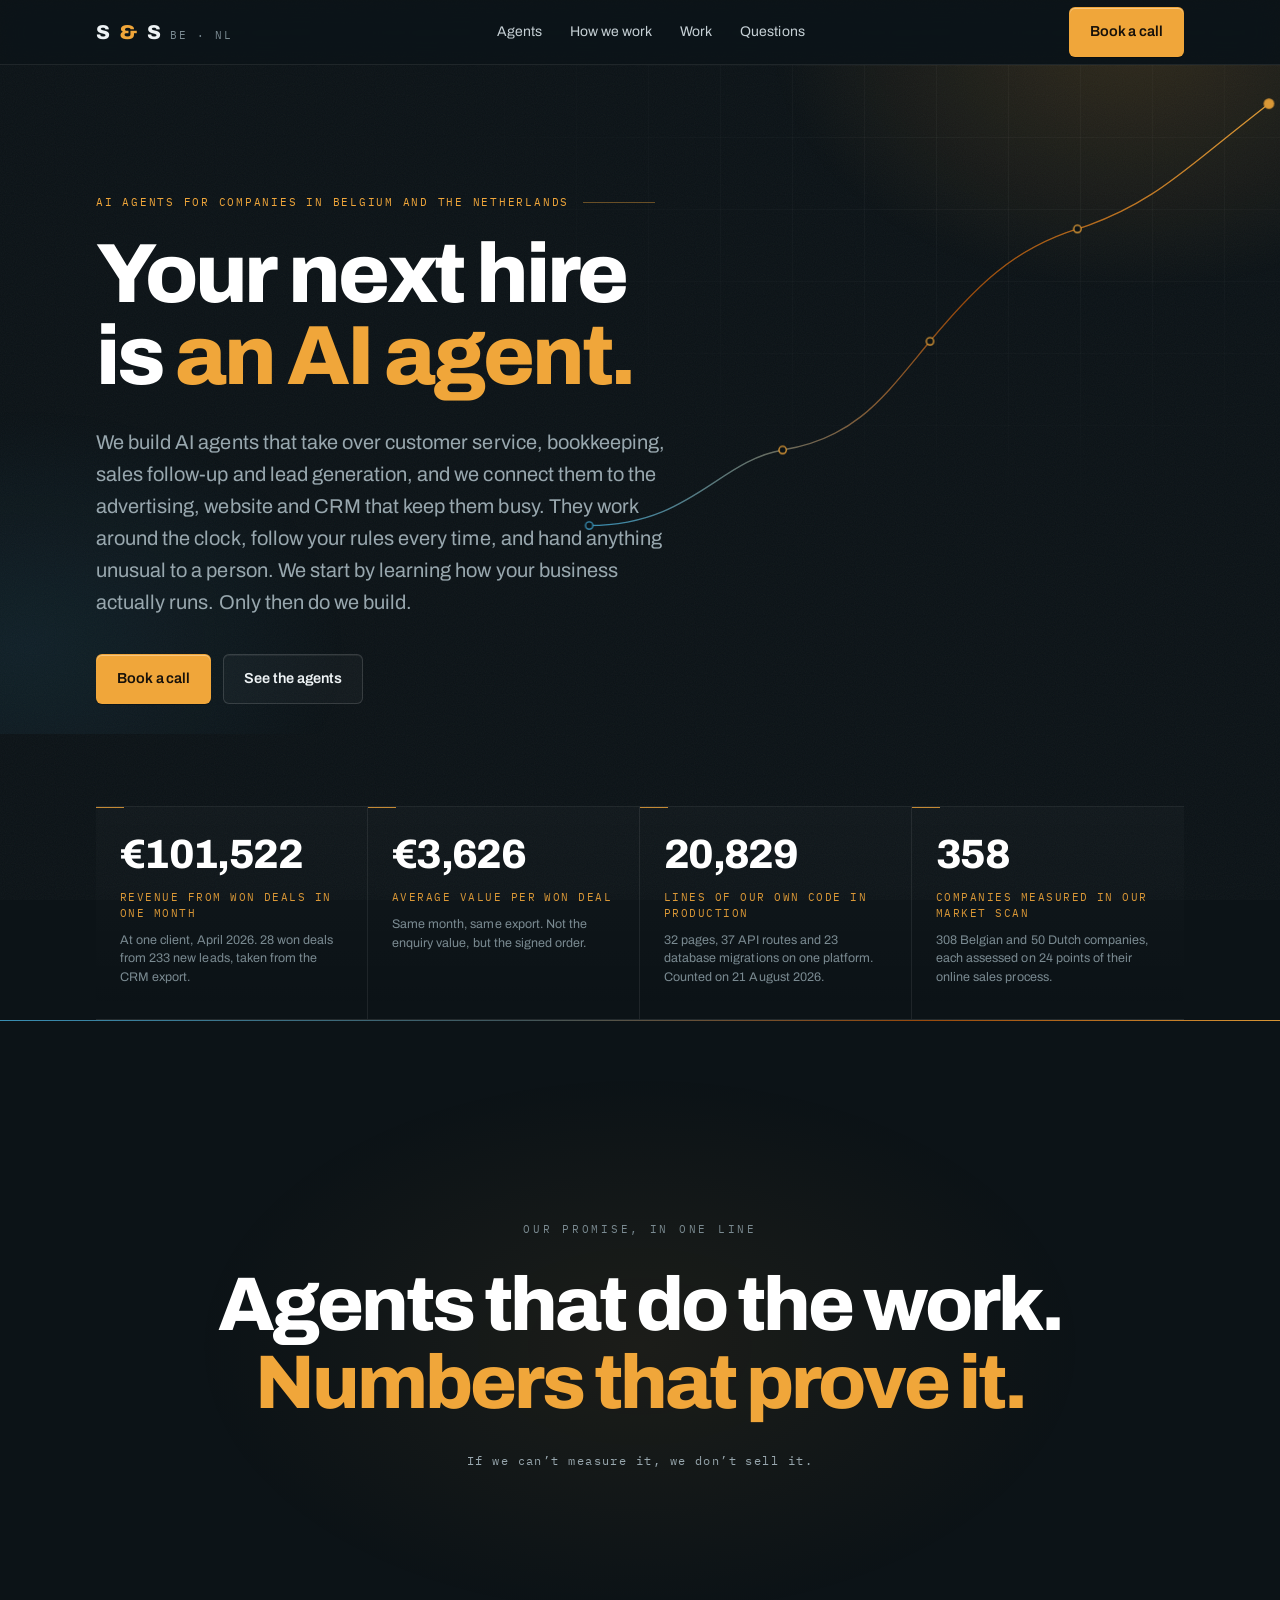
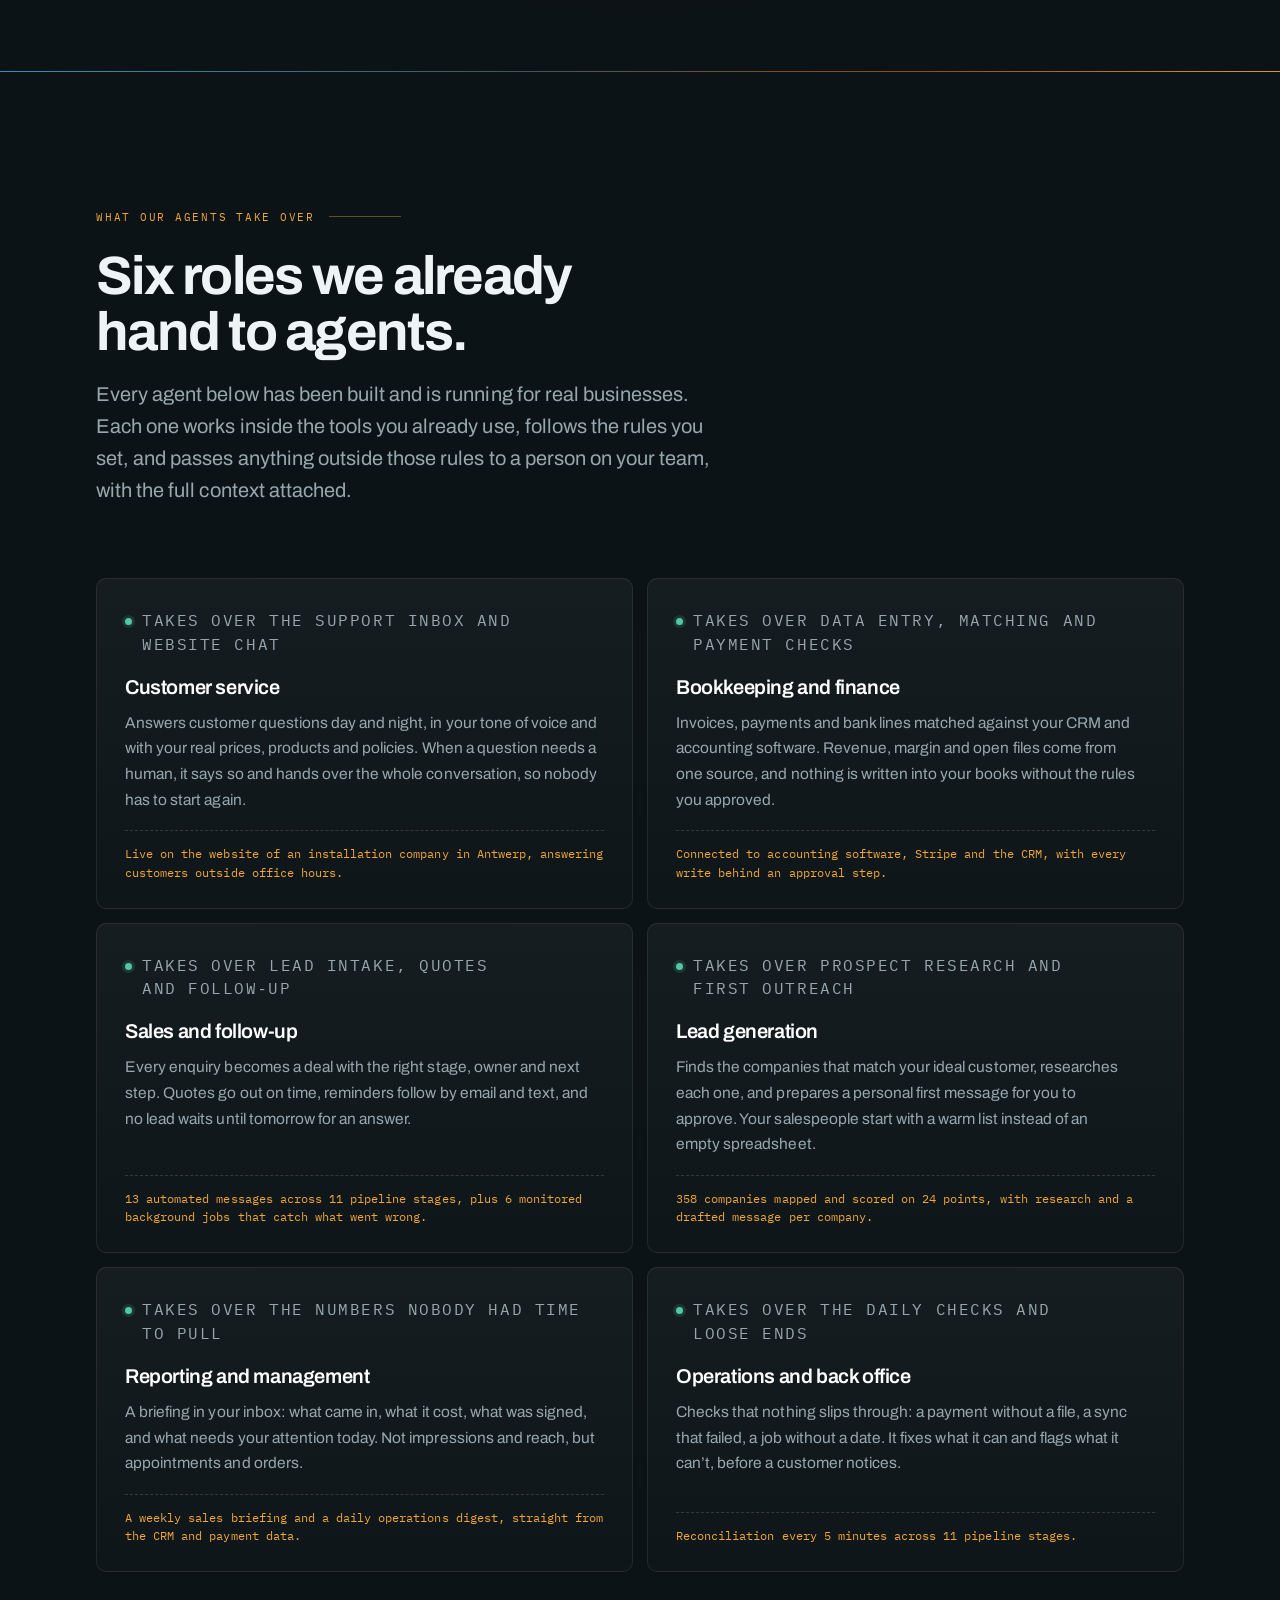
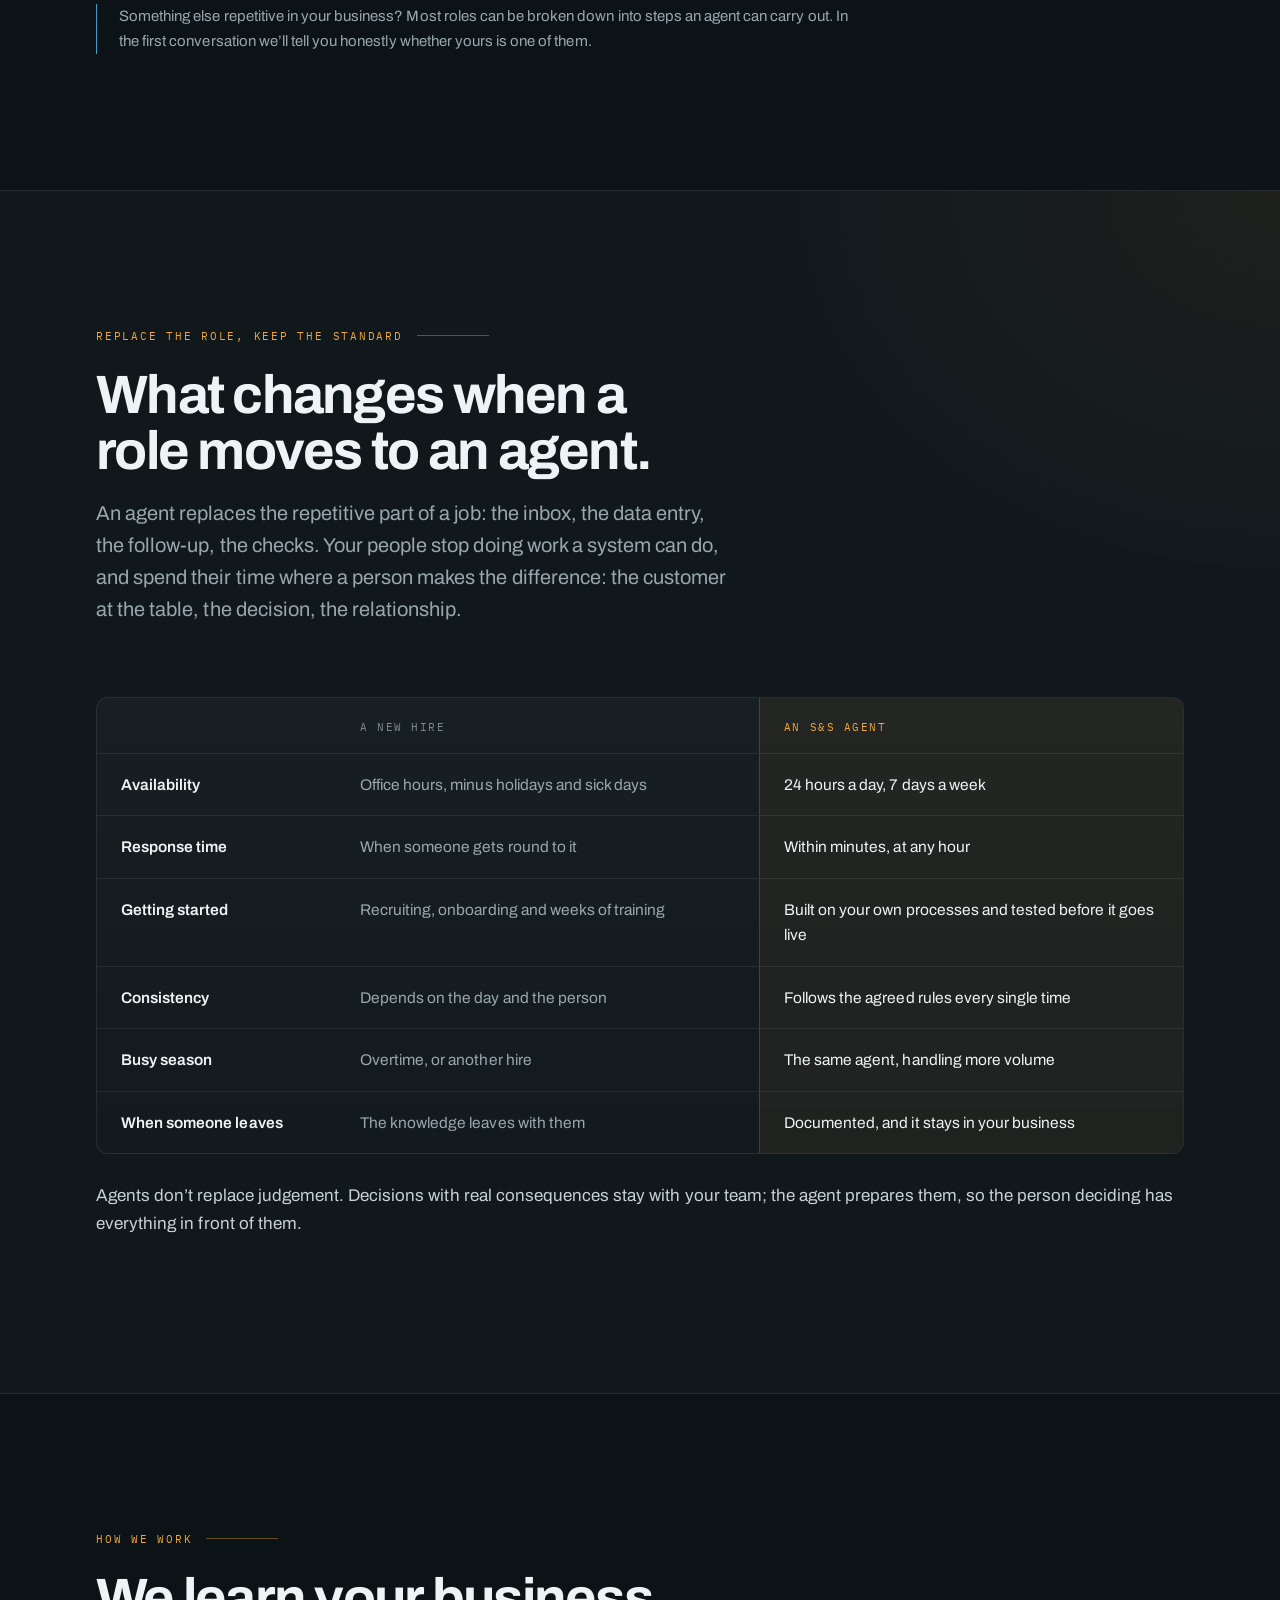
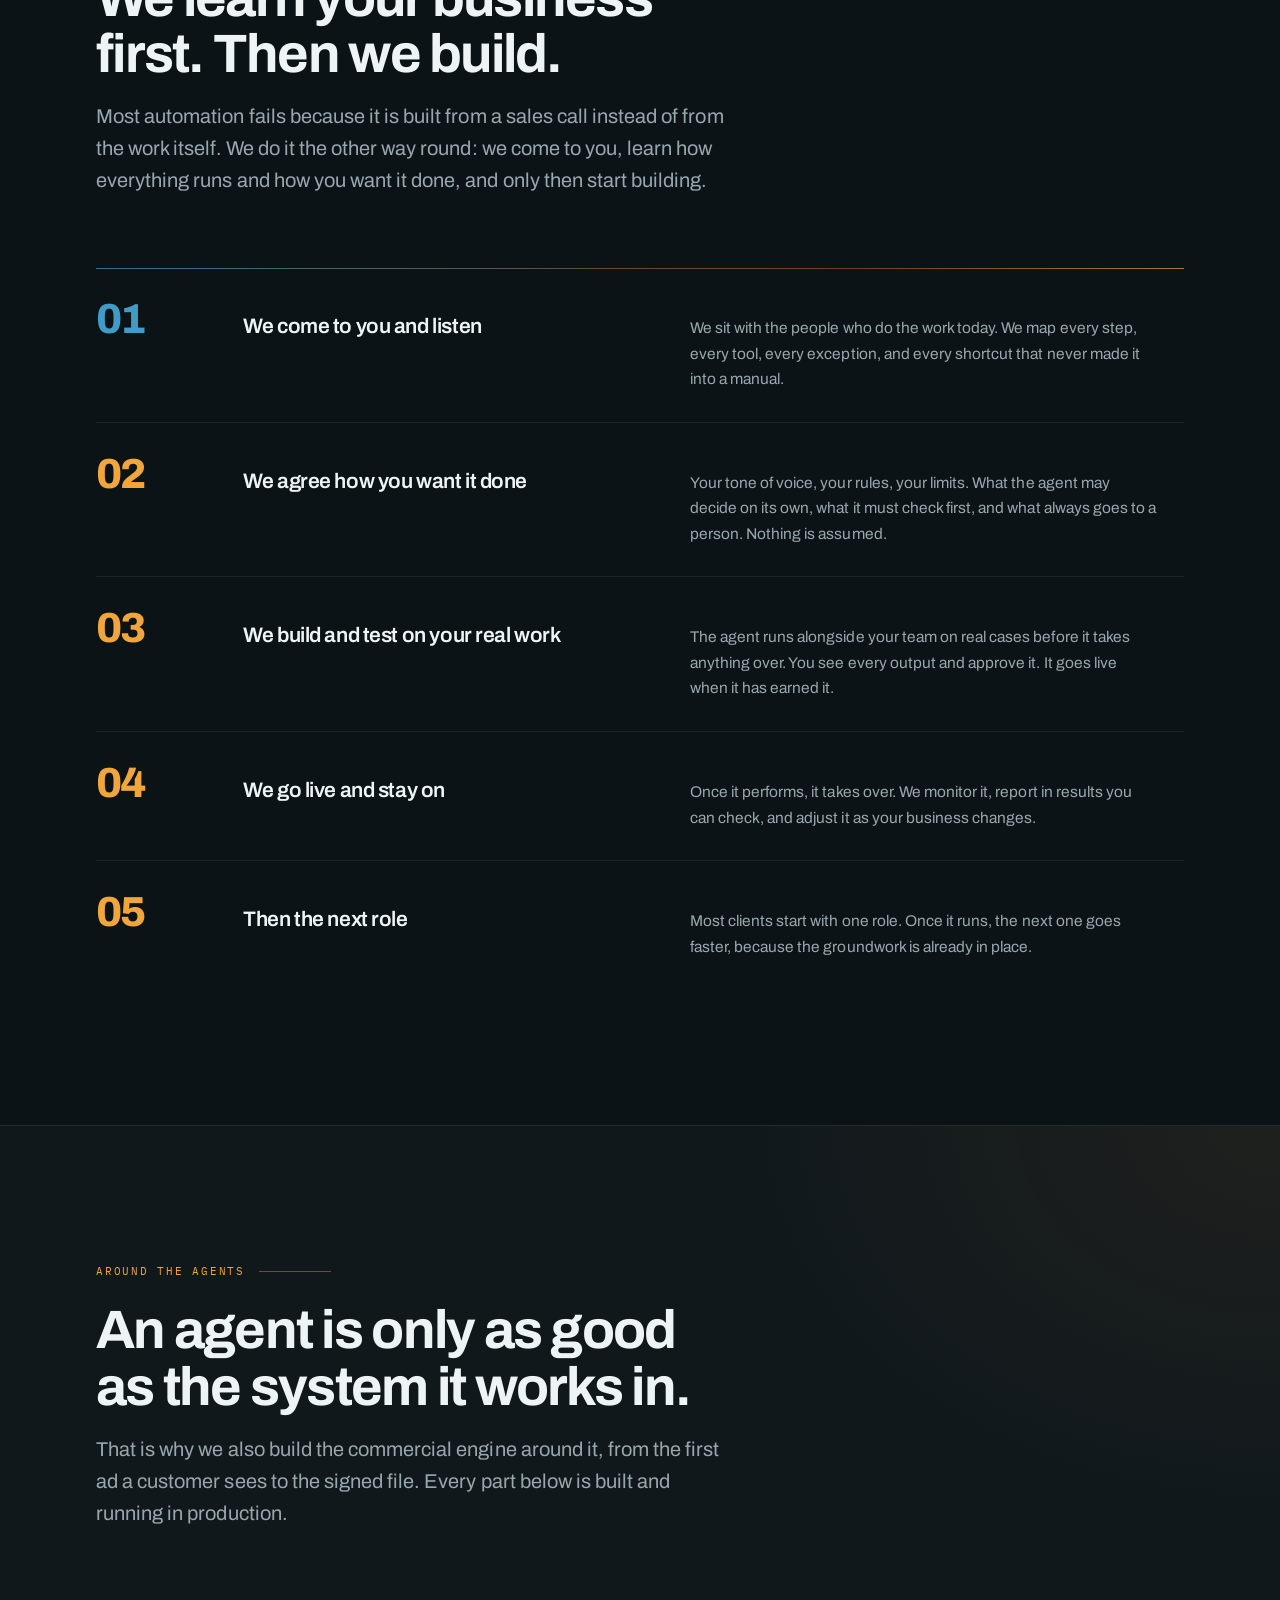
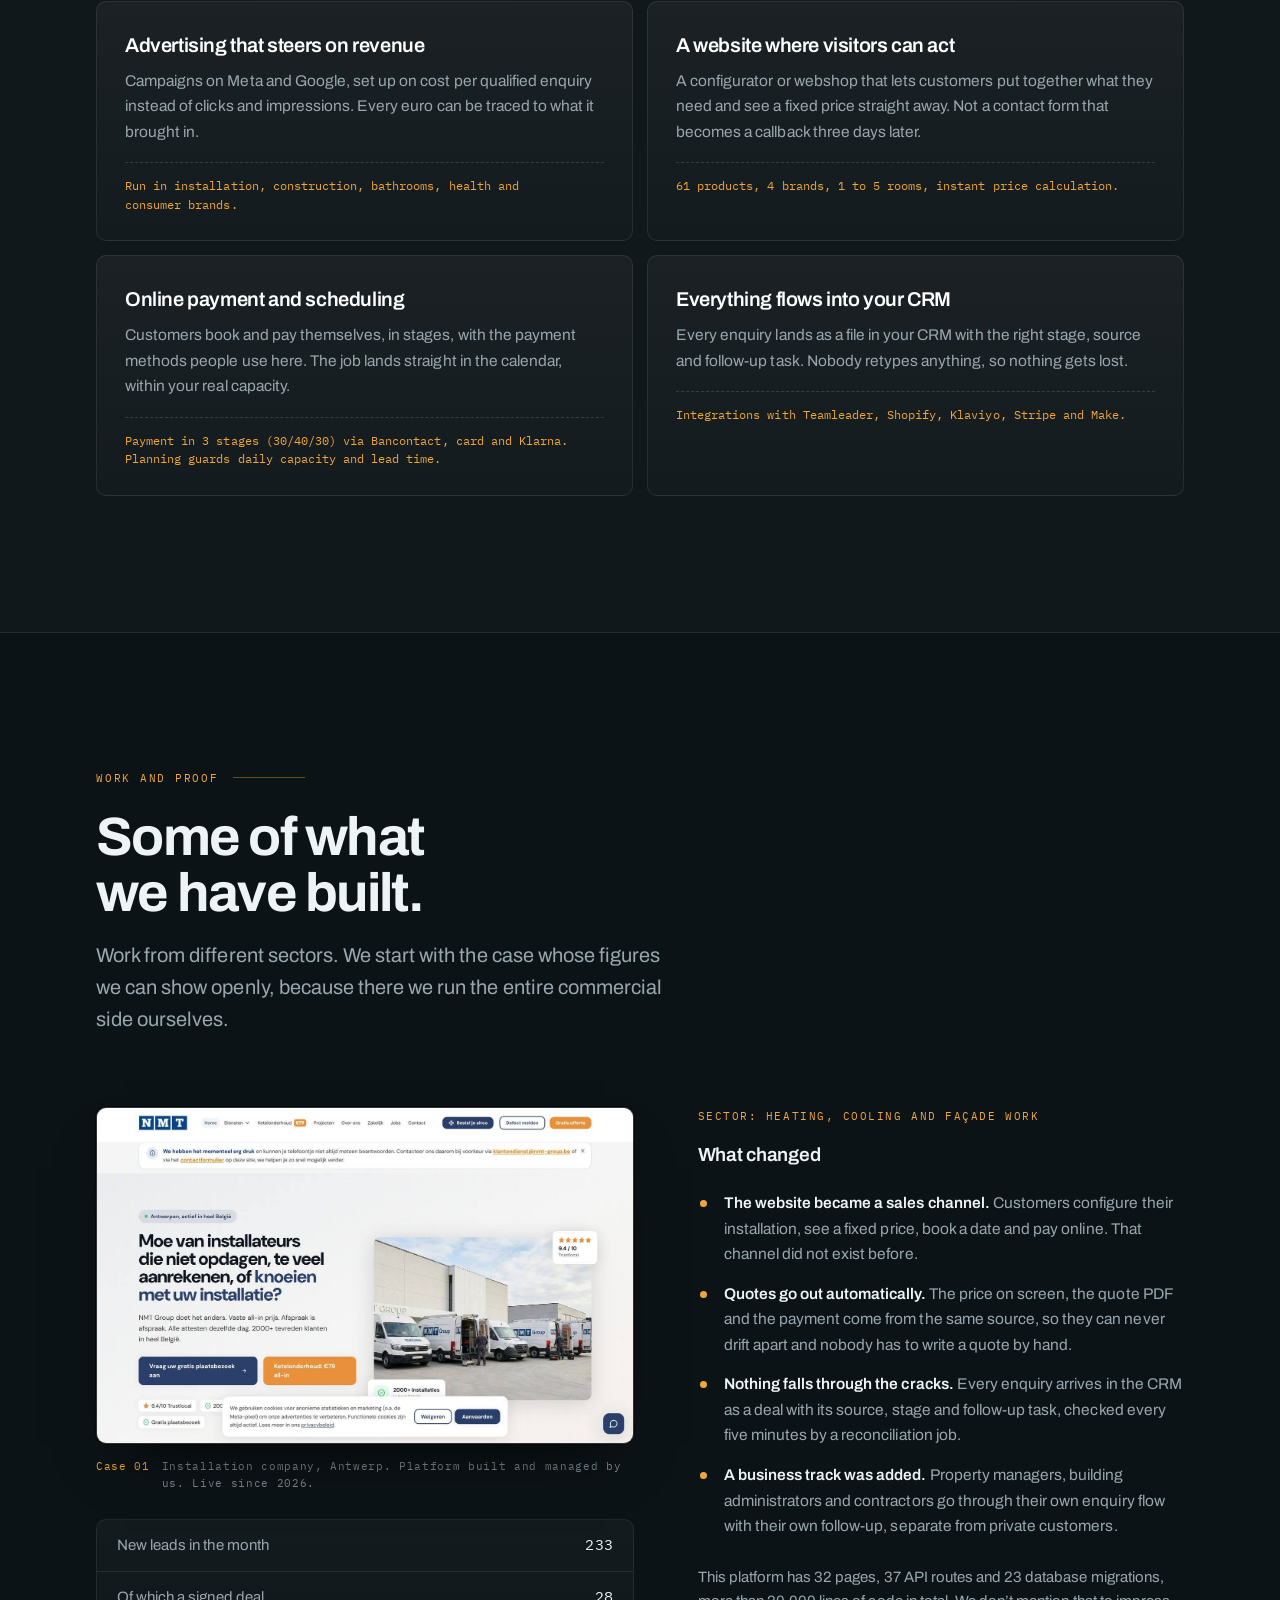
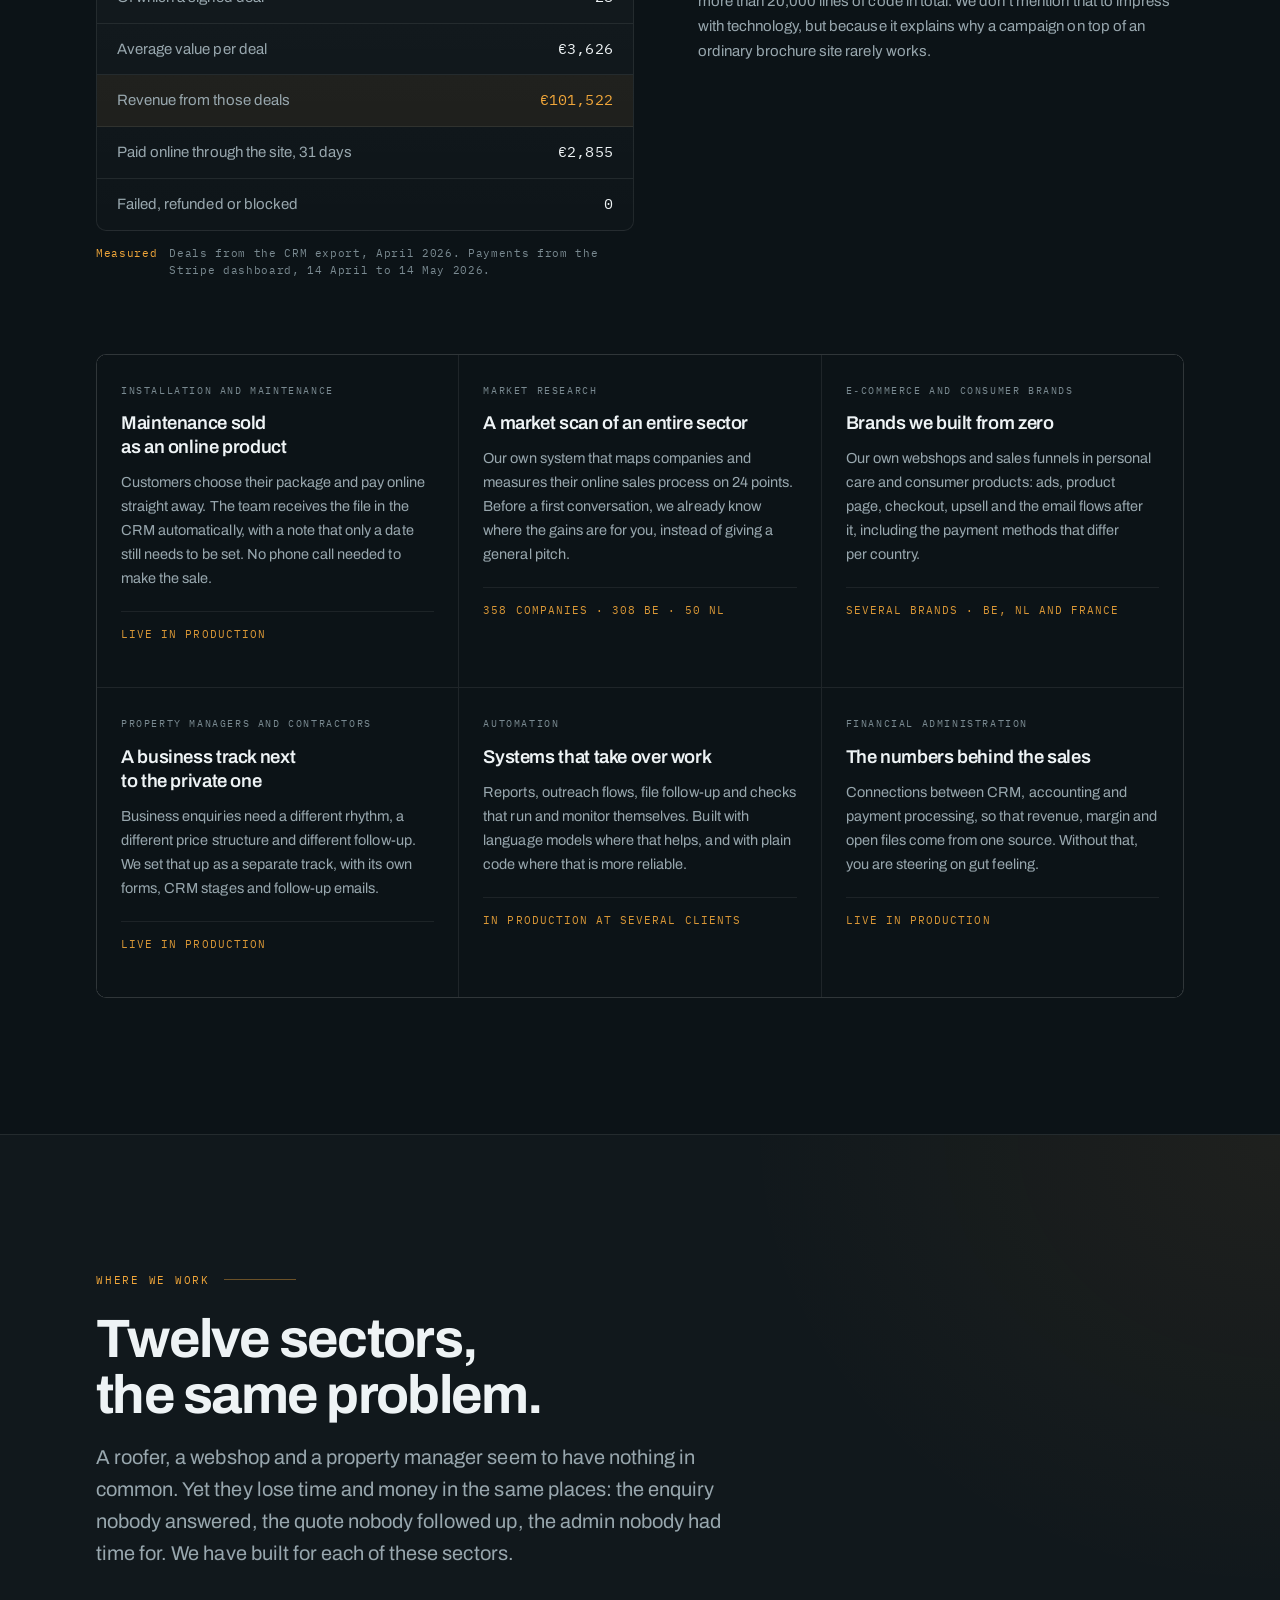
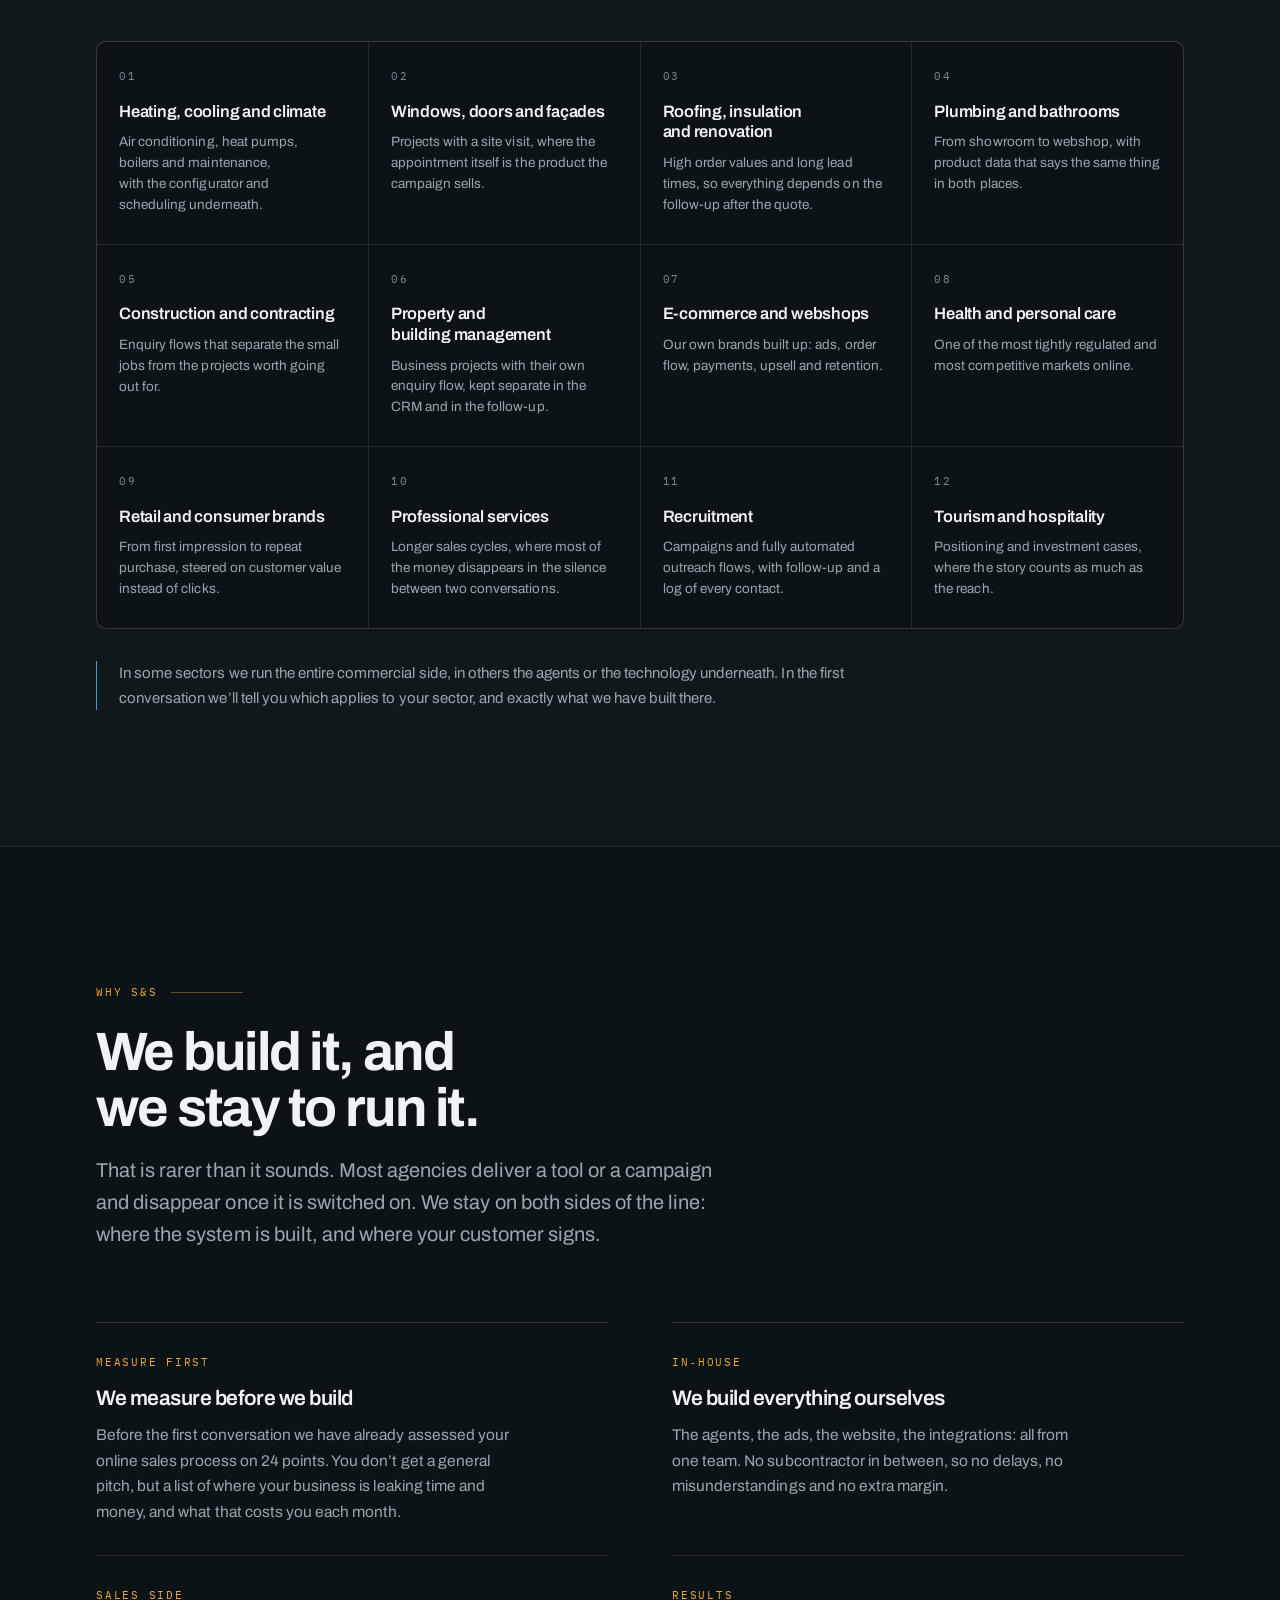
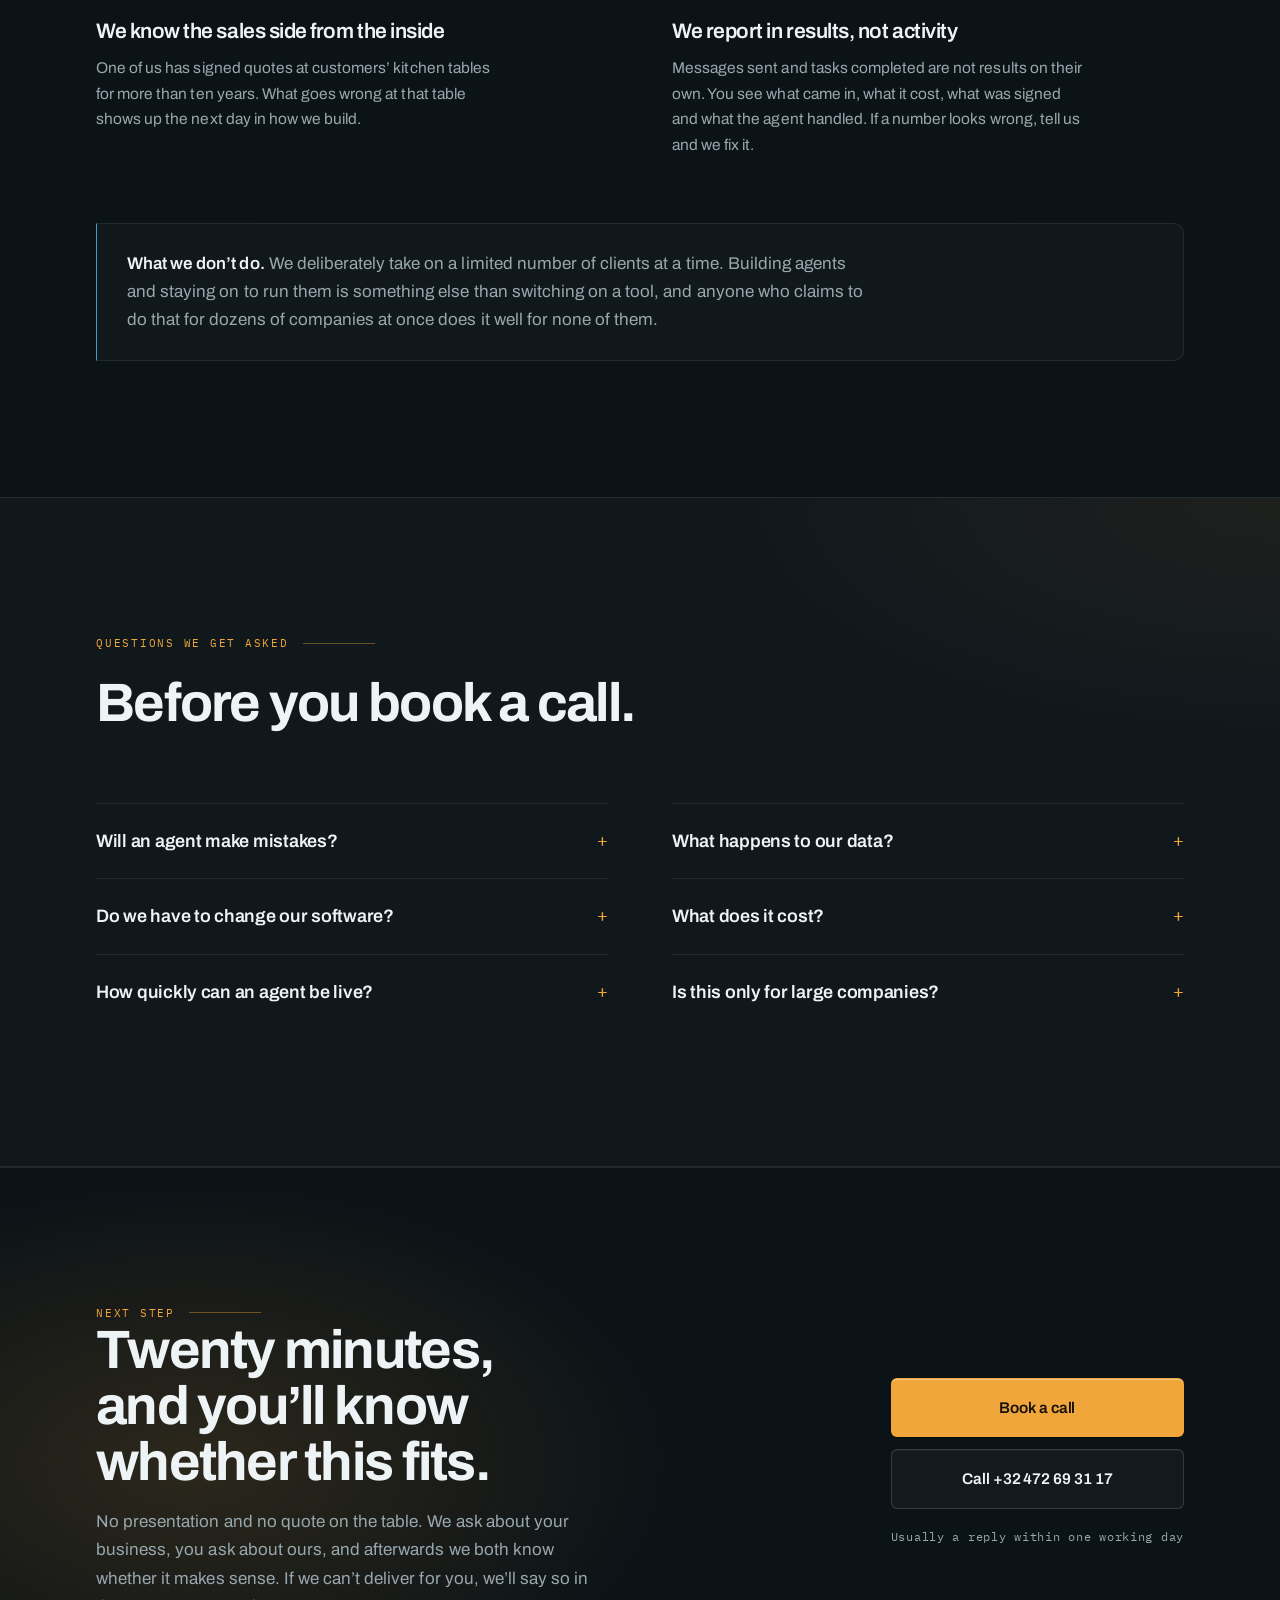
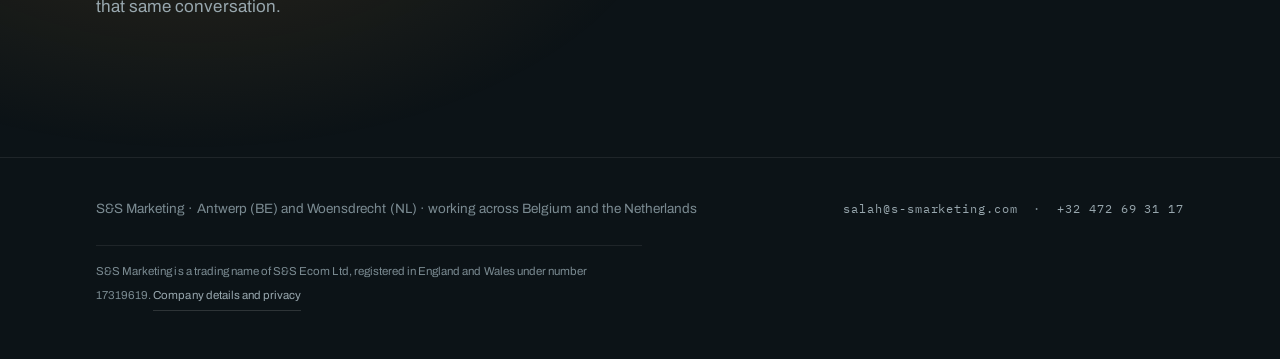
==== commit 279a2103: "Site in het Engels, positionering rond AI-agents, prijzen verwijderd Nieuwe secties: zes agentrollen" ====
--- a/index.html
+++ b/index.html
@@ -1,21 +1,21 @@
 <!doctype html>
-<html lang="nl">
+<html lang="en">
 <head>
 <meta charset="utf-8">
 <meta name="viewport" content="width=device-width, initial-scale=1">
-<title>S&amp;S Marketing | Van advertentie tot getekende order</title>
-<meta name="description" content="Wij bouwen en draaien de commerciele motor van bedrijven in Belgie en Nederland: advertenties, conversiewebsites, offerte- en betaalflows, CRM en geautomatiseerde opvolging. Actief in twaalf sectoren.">
+<title>S&amp;S Marketing | AI agents that do the work of a full team</title>
+<meta name="description" content="S&amp;S Marketing builds AI agents for customer service, bookkeeping, sales and lead generation for companies in Belgium and the Netherlands. We learn how your business runs first, then we build.">
 <link rel="canonical" href="https://s-smarketing.com/">
 <meta property="og:type" content="website">
-<meta property="og:locale" content="nl_BE">
-<meta property="og:title" content="S&amp;S Marketing | Van advertentie tot getekende order">
-<meta property="og:description" content="Wij bouwen de commerciele motor: advertenties, website, offerteflow, CRM en opvolging. Actief in twaalf sectoren in Belgie en Nederland. Advertentiepakketten vanaf 1.250 euro per maand.">
+<meta property="og:locale" content="en_GB">
+<meta property="og:title" content="S&amp;S Marketing | AI agents that do the work of a full team">
+<meta property="og:description" content="AI agents for customer service, bookkeeping, sales and lead generation, built around how your business actually runs. Belgium and the Netherlands.">
 <meta property="og:url" content="https://s-smarketing.com/">
 <meta name="theme-color" content="#0c1317">
 <link rel="icon" href="favicon.svg" type="image/svg+xml">
 <link rel="preconnect" href="https://fonts.googleapis.com">
 <link rel="preconnect" href="https://fonts.gstatic.com" crossorigin>
-<!-- Twee lettertypebestanden (Archivo variabel + Plex Mono 400), geladen zonder de eerste weergave te blokkeren. -->
+<!-- Two font files (Archivo variable + Plex Mono 400), loaded without blocking the first paint. -->
 <link href="https://fonts.googleapis.com/css2?family=Archivo:wght@400..900&family=IBM+Plex+Mono&display=swap" rel="stylesheet" media="print" onload="this.media='all'">
 <noscript><link href="https://fonts.googleapis.com/css2?family=Archivo:wght@400..900&family=IBM+Plex+Mono&display=swap" rel="stylesheet"></noscript>
 <link rel="stylesheet" href="styles.css">
@@ -27,13 +27,13 @@
   "url": "https://s-smarketing.com/",
   "email": "salah@s-smarketing.com",
   "telephone": "+32472693117",
-  "slogan": "Van advertentie tot getekende order, gebouwd en gemeten.",
+  "slogan": "Agents that do the work. Numbers that prove it.",
   "areaServed": [
-    { "@type": "Country", "name": "Belgie" },
-    { "@type": "Country", "name": "Nederland" }
+    { "@type": "Country", "name": "Belgium" },
+    { "@type": "Country", "name": "the Netherlands" }
   ],
-  "description": "Bouwt en beheert de commerciele motor van bedrijven: advertenties, conversiewebsites, offerte- en betaalflows, CRM-koppelingen en geautomatiseerde opvolging.",
-  "address": { "@type": "PostalAddress", "addressLocality": "Antwerpen", "addressCountry": "BE" }
+  "description": "Builds and runs AI agents for customer service, bookkeeping, sales follow-up and lead generation, together with the advertising, websites and CRM integrations around them.",
+  "address": { "@type": "PostalAddress", "addressLocality": "Antwerp", "addressCountry": "BE" }
 }
 </script>
 </head>
@@ -43,17 +43,17 @@
   <div class="wrap">
     <a class="merk" href="#top">S<span class="amp">&amp;</span>S <span class="plaats">BE &middot; NL</span></a>
     <div class="nav-links">
-      <a href="#sectoren">Sectoren</a>
-      <a href="#motor">Wat we bouwen</a>
-      <a href="#werk">Werk</a>
-      <a href="#samenwerking">Pakketten</a>
-    </div>
-    <a class="knop" href="#contact">Plan een gesprek</a>
+      <a href="#agents">Agents</a>
+      <a href="#approach">How we work</a>
+      <a href="#work">Work</a>
+      <a href="#faq">Questions</a>
+    </div>
+    <a class="knop" href="#contact">Book a call</a>
   </div>
 </nav>
 
 <header class="hero op-donker" id="top">
-  <!-- Decoratief: de route van advertentie naar order tekent zichzelf, van koel naar warm. Geen tekst, geen betekenis voor schermlezers. -->
+  <!-- Decorative: a route that draws itself from cool to warm. No text, no meaning for screen readers. -->
   <div class="route" aria-hidden="true">
     <svg viewBox="0 0 760 520" preserveAspectRatio="xMaxYMin meet" focusable="false">
       <defs>
@@ -72,39 +72,40 @@
     </svg>
   </div>
   <div class="wrap">
-    <p class="eyebrow">Commerciele systemen voor bedrijven in Belgi&euml; en Nederland</p>
-    <h1>Van advertentie tot <span class="accent">getekende order</span>, gebouwd en gemeten.</h1>
-    <p class="lead">Wij zijn geen bureau dat stopt bij de klik. Wij bouwen de volledige commerci&euml;le
-      motor en draaien hem daarna zelf mee: de advertenties, de website, de offerte, de betaling,
-      het CRM en de opvolging erna. In twaalf sectoren, van installatiebedrijven en aannemers tot
-      webshops en consumentenmerken.</p>
+    <p class="eyebrow">AI agents for companies in Belgium and the Netherlands</p>
+    <h1>Your next hire is <span class="accent">an AI agent.</span></h1>
+    <p class="lead">We build AI agents that take over customer service, bookkeeping, sales follow&#8209;up
+      and lead generation, and we connect them to the advertising, website and CRM that keep
+      them busy. They work around the clock, follow your rules every time, and hand anything
+      unusual to a person. We start by learning how your business actually runs. Only then do
+      we build.</p>
     <div class="hero-acties">
-      <a class="knop" href="#samenwerking">Bekijk de pakketten</a>
-      <a class="knop rand" href="#werk">Bekijk het werk</a>
+      <a class="knop" href="#contact">Book a call</a>
+      <a class="knop rand" href="#agents">See the agents</a>
     </div>
   </div>
   <div class="hero-onder">
     <div class="wrap">
         <div class="strip">
           <div class="cel">
-            <div class="waarde">&euro;101.522</div>
-            <div class="label">omzet uit gewonnen deals in &eacute;&eacute;n maand</div>
-            <div class="herkomst">Bij &eacute;&eacute;n opdrachtgever, april 2026. 28 gewonnen deals uit 233 nieuwe leads, uit de CRM-export.</div>
+            <div class="waarde">&euro;101,522</div>
+            <div class="label">revenue from won deals in one month</div>
+            <div class="herkomst">At one client, April 2026. 28 won deals from 233 new leads, taken from the CRM export.</div>
           </div>
           <div class="cel">
-            <div class="waarde">&euro;3.626</div>
-            <div class="label">gemiddelde waarde per gewonnen deal</div>
-            <div class="herkomst">Zelfde maand en zelfde export. Niet de aanvraagwaarde maar de getekende order.</div>
+            <div class="waarde">&euro;3,626</div>
+            <div class="label">average value per won deal</div>
+            <div class="herkomst">Same month, same export. Not the enquiry value, but the signed order.</div>
           </div>
           <div class="cel">
-            <div class="waarde">20.829</div>
-            <div class="label">regels eigen code in productie</div>
-            <div class="herkomst">32 pagina&rsquo;s, 37 API-routes, 23 databasemigraties op &eacute;&eacute;n platform. Geteld op 21 augustus 2026.</div>
+            <div class="waarde">20,829</div>
+            <div class="label">lines of our own code in production</div>
+            <div class="herkomst">32 pages, 37 API routes and 23 database migrations on one platform. Counted on 21 August 2026.</div>
           </div>
           <div class="cel">
             <div class="waarde">358</div>
-            <div class="label">bedrijven doorgemeten in onze marktscan</div>
-            <div class="herkomst">308 Belgische en 50 Nederlandse bedrijven, elk beoordeeld op 24 punten in hun online verkoopproces.</div>
+            <div class="label">companies measured in our market scan</div>
+            <div class="herkomst">308 Belgian and 50 Dutch companies, each assessed on 24 points of their online sales process.</div>
           </div>
         </div>
     </div>
@@ -114,400 +115,426 @@
 
 <section class="slogan">
   <div class="wrap">
-    <p class="slogan-boven">Onze belofte, in &eacute;&eacute;n regel</p>
-    <p class="slogan-tekst">Van advertentie tot <em>getekende order</em>, gebouwd en gemeten.</p>
-    <p class="slogan-onder">Wat we niet kunnen meten, verkopen we niet.</p>
+    <p class="slogan-boven">Our promise, in one line</p>
+    <p class="slogan-tekst">Agents that do the work. <em>Numbers that prove it.</em></p>
+    <p class="slogan-onder">If we can&rsquo;t measure it, we don&rsquo;t sell it.</p>
   </div>
   <hr class="thermo">
 </section>
 
-<section id="sectoren">
-  <div class="wrap">
-    <div class="kop verschijn">
-      <p class="eyebrow"><span class="sectienr">01</span> Waar we werken</p>
-      <h2>Twaalf sectoren, hetzelfde probleem.</h2>
-      <p class="lead">Een dakdekker, een webshop en een vastgoedbeheerder lijken niets met elkaar
-        te maken te hebben. Toch verliezen ze hun geld op precies dezelfde plek: tussen de
-        advertentie en de handtekening. Wij hebben die route in elk van deze sectoren gebouwd
-        en doorgemeten.</p>
-    </div>
-    <div class="sectoren verschijn">
-      <article><span class="s-nr">01</span><h3>Verwarming, koeling en klimaat</h3><p>Airco, warmtepompen, ketels en onderhoud, met de configurator en de planning eronder.</p></article>
-      <article><span class="s-nr">02</span><h3>Ramen, deuren en gevel</h3><p>Trajecten met plaatsbezoek, waarbij de afspraak zelf het product is dat de campagne verkoopt.</p></article>
-      <article><span class="s-nr">03</span><h3>Dak, isolatie en renovatie</h3><p>Grote orderwaarden en lange doorlooptijd, dus staat of valt het bij de opvolging na de offerte.</p></article>
-      <article><span class="s-nr">04</span><h3>Sanitair en badkamers</h3><p>Van showroom naar webshop, met productdata die op beide plekken hetzelfde zegt.</p></article>
-      <article><span class="s-nr">05</span><h3>Bouw en aannemerij</h3><p>Aanvraagstromen die de kleine klussen scheiden van de dossiers waar u wel voor uitrukt.</p></article>
-      <article><span class="s-nr">06</span><h3>Vastgoed en syndici</h3><p>Zakelijke trajecten met een eigen aanvraagflow, apart gescheiden in het CRM en in de opvolging.</p></article>
-      <article><span class="s-nr">07</span><h3>E-commerce en webshops</h3><p>Eigen merken opgebouwd: advertenties, bestelstroom, betalingen, upsell en retentie.</p></article>
-      <article><span class="s-nr">08</span><h3>Gezondheid en verzorging</h3><p>E&eacute;n van de scherpst gereguleerde en meest concurrerende markten die er online is.</p></article>
-      <article><span class="s-nr">09</span><h3>Retail en consumentenmerken</h3><p>Van eerste vertoning tot herhaalaankoop, gestuurd op klantwaarde in plaats van op klikken.</p></article>
-      <article><span class="s-nr">10</span><h3>Zakelijke dienstverlening</h3><p>Langere verkooptrajecten waarin het meeste geld verdwijnt in de stilte tussen twee gesprekken.</p></article>
-      <article><span class="s-nr">11</span><h3>Werving en selectie</h3><p>Campagnes en volledig geautomatiseerde benaderingsstromen, met opvolging en logboek.</p></article>
-      <article><span class="s-nr">12</span><h3>Toerisme en hospitality</h3><p>Positionering en investeringsdossiers, waar het verhaal net zo hard telt als het bereik.</p></article>
-    </div>
-    <p class="sector-voet verschijn">In sommige sectoren draaien wij de volledige commerci&euml;le kant,
-      in andere alleen de advertenties of de techniek eronder. In het gesprek zeggen we u meteen in
-      welke van die twee uw sector bij ons valt, en wat we er precies gebouwd hebben.</p>
-  </div>
-</section>
-
-<section id="probleem" style="padding-top:0">
-  <div class="wrap">
-    <div class="kop verschijn">
-      <p class="eyebrow"><span class="sectienr">02</span> Waar het geld weglekt</p>
-      <h2>Uw probleem is zelden dat er te weinig aanvragen binnenkomen.</h2>
-      <p class="lead">Het is dat er te veel onderweg verdwijnen. Dat gebeurt op drie plekken, en op
-        alle drie is het meetbaar. De meeste bureaus meten geen van de drie, want ze stoppen bij
-        de klik.</p>
-    </div>
-    <div class="lek verschijn">
-      <div>
-        <span class="nr">LEK 01</span>
-        <h3>De bezoeker kan niets doen</h3>
-        <p>U betaalt om iemand op uw site te krijgen, en daar staat alleen een telefoonnummer.
-          Wie &rsquo;s avonds om tien uur een prijs wil weten, klikt weg naar de concurrent die
-          wel een knop heeft.</p>
+<section id="agents">
+  <div class="wrap">
+    <div class="kop verschijn">
+      <p class="eyebrow">What our agents take over</p>
+      <h2>Six roles we already hand to agents.</h2>
+      <p class="lead">Every agent below has been built and is running for real businesses. Each one
+        works inside the tools you already use, follows the rules you set, and passes anything
+        outside those rules to a person on your team, with the full context attached.</p>
+    </div>
+    <div class="motor agenten verschijn">
+      <article>
+        <p class="neemt-over">Takes over the support inbox and website chat</p>
+        <h3>Customer service</h3>
+        <p>Answers customer questions day and night, in your tone of voice and with your real
+          prices, products and policies. When a question needs a human, it says so and hands
+          over the whole conversation, so nobody has to start again.</p>
+        <p class="bewijs">Live on the website of an installation company in Antwerp, answering
+          customers outside office hours.</p>
+      </article>
+      <article>
+        <p class="neemt-over">Takes over data entry, matching and payment checks</p>
+        <h3>Bookkeeping and finance</h3>
+        <p>Invoices, payments and bank lines matched against your CRM and accounting software.
+          Revenue, margin and open files come from one source, and nothing is written into your
+          books without the rules you approved.</p>
+        <p class="bewijs">Connected to accounting software, Stripe and the CRM, with every write
+          behind an approval step.</p>
+      </article>
+      <article>
+        <p class="neemt-over">Takes over lead intake, quotes and follow&#8209;up</p>
+        <h3>Sales and follow&#8209;up</h3>
+        <p>Every enquiry becomes a deal with the right stage, owner and next step. Quotes go out
+          on time, reminders follow by email and text, and no lead waits until tomorrow for an
+          answer.</p>
+        <p class="bewijs">13 automated messages across 11 pipeline stages, plus 6 monitored
+          background jobs that catch what went wrong.</p>
+      </article>
+      <article>
+        <p class="neemt-over">Takes over prospect research and first outreach</p>
+        <h3>Lead generation</h3>
+        <p>Finds the companies that match your ideal customer, researches each one, and prepares
+          a personal first message for you to approve. Your salespeople start with a warm list
+          instead of an empty spreadsheet.</p>
+        <p class="bewijs">358 companies mapped and scored on 24 points, with research and a
+          drafted message per company.</p>
+      </article>
+      <article>
+        <p class="neemt-over">Takes over the numbers nobody had time to pull</p>
+        <h3>Reporting and management</h3>
+        <p>A briefing in your inbox: what came in, what it cost, what was signed, and what needs
+          your attention today. Not impressions and reach, but appointments and orders.</p>
+        <p class="bewijs">A weekly sales briefing and a daily operations digest, straight from the
+          CRM and payment data.</p>
+      </article>
+      <article>
+        <p class="neemt-over">Takes over the daily checks and loose ends</p>
+        <h3>Operations and back office</h3>
+        <p>Checks that nothing slips through: a payment without a file, a sync that failed, a job
+          without a date. It fixes what it can and flags what it can&rsquo;t, before a customer
+          notices.</p>
+        <p class="bewijs">Reconciliation every 5 minutes across 11 pipeline stages.</p>
+      </article>
+    </div>
+    <p class="sector-voet verschijn">Something else repetitive in your business? Most roles can be broken
+      down into steps an agent can carry out. In the first conversation we&rsquo;ll tell you honestly
+      whether yours is one of them.</p>
+  </div>
+</section>
+
+<section class="op-donker" id="replace">
+  <div class="wrap">
+    <div class="kop verschijn">
+      <p class="eyebrow">Replace the role, keep the standard</p>
+      <h2>What changes when a role moves to an agent.</h2>
+      <p class="lead">An agent replaces the repetitive part of a job: the inbox, the data entry, the
+        follow&#8209;up, the checks. Your people stop doing work a system can do, and spend their
+        time where a person makes the difference: the customer at the table, the decision, the
+        relationship.</p>
+    </div>
+    <div class="vergelijk-houder verschijn">
+      <table class="vergelijk">
+        <thead>
+          <tr><th scope="col"><span class="sr-only">Aspect</span></th><th scope="col">A new hire</th><th scope="col">An S&amp;S agent</th></tr>
+        </thead>
+        <tbody>
+          <tr><th scope="row">Availability</th><td data-label="A new hire">Office hours, minus holidays and sick days</td><td data-label="An S&amp;S agent">24 hours a day, 7 days a week</td></tr>
+          <tr><th scope="row">Response time</th><td data-label="A new hire">When someone gets round to it</td><td data-label="An S&amp;S agent">Within minutes, at any hour</td></tr>
+          <tr><th scope="row">Getting started</th><td data-label="A new hire">Recruiting, onboarding and weeks of training</td><td data-label="An S&amp;S agent">Built on your own processes and tested before it goes live</td></tr>
+          <tr><th scope="row">Consistency</th><td data-label="A new hire">Depends on the day and the person</td><td data-label="An S&amp;S agent">Follows the agreed rules every single time</td></tr>
+          <tr><th scope="row">Busy season</th><td data-label="A new hire">Overtime, or another hire</td><td data-label="An S&amp;S agent">The same agent, handling more volume</td></tr>
+          <tr><th scope="row">When someone leaves</th><td data-label="A new hire">The knowledge leaves with them</td><td data-label="An S&amp;S agent">Documented, and it stays in your business</td></tr>
+        </tbody>
+      </table>
+    </div>
+    <p class="meer-diensten verschijn">Agents don&rsquo;t replace judgement. Decisions with real consequences stay
+      with your team; the agent prepares them, so the person deciding has everything in front of
+      them.</p>
+  </div>
+</section>
+
+<section id="approach">
+  <div class="wrap">
+    <div class="kop verschijn">
+      <p class="eyebrow">How we work</p>
+      <h2>We learn your business first. Then we build.</h2>
+      <p class="lead">Most automation fails because it is built from a sales call instead of from the
+        work itself. We do it the other way round: we come to you, learn how everything runs and
+        how you want it done, and only then start building.</p>
+    </div>
+    <ol class="stappen verschijn">
+      <li>
+        <span class="stap-nr">01</span>
+        <h3>We come to you and listen</h3>
+        <p>We sit with the people who do the work today. We map every step, every tool, every
+          exception, and every shortcut that never made it into a manual.</p>
+      </li>
+      <li>
+        <span class="stap-nr">02</span>
+        <h3>We agree how you want it done</h3>
+        <p>Your tone of voice, your rules, your limits. What the agent may decide on its own,
+          what it must check first, and what always goes to a person. Nothing is assumed.</p>
+      </li>
+      <li>
+        <span class="stap-nr">03</span>
+        <h3>We build and test on your real work</h3>
+        <p>The agent runs alongside your team on real cases before it takes anything over. You
+          see every output and approve it. It goes live when it has earned it.</p>
+      </li>
+      <li>
+        <span class="stap-nr">04</span>
+        <h3>We go live and stay on</h3>
+        <p>Once it performs, it takes over. We monitor it, report in results you can check, and
+          adjust it as your business changes.</p>
+      </li>
+      <li>
+        <span class="stap-nr">05</span>
+        <h3>Then the next role</h3>
+        <p>Most clients start with one role. Once it runs, the next one goes faster, because the
+          groundwork is already in place.</p>
+      </li>
+    </ol>
+  </div>
+</section>
+
+<section class="op-donker" id="engine">
+  <div class="wrap">
+    <div class="kop verschijn">
+      <p class="eyebrow">Around the agents</p>
+      <h2>An agent is only as good as the system it works in.</h2>
+      <p class="lead">That is why we also build the commercial engine around it, from the first ad a
+        customer sees to the signed file. Every part below is built and running in production.</p>
+    </div>
+    <div class="motor verschijn">
+      <article>
+        <h3>Advertising that steers on revenue</h3>
+        <p>Campaigns on Meta and Google, set up on cost per qualified enquiry instead of clicks
+          and impressions. Every euro can be traced to what it brought in.</p>
+        <p class="bewijs">Run in installation, construction, bathrooms, health and consumer brands.</p>
+      </article>
+      <article>
+        <h3>A website where visitors can act</h3>
+        <p>A configurator or webshop that lets customers put together what they need and see a
+          fixed price straight away. Not a contact form that becomes a callback three days later.</p>
+        <p class="bewijs">61 products, 4 brands, 1 to 5 rooms, instant price calculation.</p>
+      </article>
+      <article>
+        <h3>Online payment and scheduling</h3>
+        <p>Customers book and pay themselves, in stages, with the payment methods people use
+          here. The job lands straight in the calendar, within your real capacity.</p>
+        <p class="bewijs">Payment in 3 stages (30/40/30) via Bancontact, card and Klarna. Planning
+          guards daily capacity and lead time.</p>
+      </article>
+      <article>
+        <h3>Everything flows into your CRM</h3>
+        <p>Every enquiry lands as a file in your CRM with the right stage, source and follow&#8209;up
+          task. Nobody retypes anything, so nothing gets lost.</p>
+        <p class="bewijs">Integrations with Teamleader, Shopify, Klaviyo, Stripe and Make.</p>
+      </article>
+    </div>
+  </div>
+</section>
+
+<section id="work">
+  <div class="wrap">
+    <div class="kop verschijn">
+      <p class="eyebrow">Work and proof</p>
+      <h2>Some of what we have built.</h2>
+      <p class="lead">Work from different sectors. We start with the case whose figures we can show
+        openly, because there we run the entire commercial side ourselves.</p>
+    </div>
+
+    <div class="case verschijn">
+      <div class="case-beeld">
+        <img src="img/nmt-desktop.jpg" alt="Homepage of an installation company with a quote button, boiler maintenance offer and trust badges" loading="lazy" width="1400" height="875">
+        <p class="figuur"><b>Case 01</b> Installation company, Antwerp. Platform built and managed by us. Live since 2026.</p>
+        <div class="meting">
+          <div class="rij"><span>New leads in the month</span><b>233</b></div>
+          <div class="rij"><span>Of which a signed deal</span><b>28</b></div>
+          <div class="rij"><span>Average value per deal</span><b>&euro;3,626</b></div>
+          <div class="rij top"><span>Revenue from those deals</span><b>&euro;101,522</b></div>
+          <div class="rij"><span>Paid online through the site, 31 days</span><b>&euro;2,855</b></div>
+          <div class="rij"><span>Failed, refunded or blocked</span><b>0</b></div>
+        </div>
+        <p class="figuur"><b>Measured</b> Deals from the CRM export, April 2026. Payments from the Stripe dashboard, 14 April to 14 May 2026.</p>
       </div>
       <div>
-        <span class="nr">LEK 02</span>
-        <h3>De opvolging duurt te lang</h3>
-        <p>De aanvraag komt binnen, maar de eerste reactie volgt pas de volgende dag. Wie het
-          eerst reageert wint, en dat is bijna nooit toeval maar een kwestie van inrichting.</p>
-      </div>
-      <div>
-        <span class="nr">LEK 03</span>
-        <h3>De offerte blijft liggen</h3>
-        <p>De prijs is verstuurd en daarna is het niemands taak meer. Tien offertes per maand van
-          gemiddeld tienduizend euro die stilvallen, is een jaarcijfer waar u niet vrolijk van
-          wordt.</p>
-      </div>
-    </div>
-  </div>
-</section>
-
-<section class="op-donker" id="motor">
-  <div class="wrap">
-    <div class="kop verschijn">
-      <p class="eyebrow"><span class="sectienr">03</span> Wat we bouwen</p>
-      <h2>E&eacute;n motor, van de eerste vertoning tot het getekende dossier.</h2>
-      <p class="lead">Geen losse campagne bovenop een site die niet meewerkt. De onderdelen
-        hieronder zijn gebouwd en draaien vandaag in productie. Achter elk onderdeel staat wat er
-        concreet onder de motorkap zit.</p>
-    </div>
-    <div class="motor verschijn">
-      <article>
-        <h3>Campagnes die op omzet sturen</h3>
-        <p>Advertenties op Meta en Google, ingericht op kost per gekwalificeerde aanvraag in plaats
-          van op klikken en vertoningen. Elke euro is te herleiden naar wat hij opleverde.</p>
-        <p class="bewijs">Gedraaid in installatie, bouw, sanitair, gezondheid en consumentenmerken.</p>
-      </article>
-      <article>
-        <h3>Een site waar de bezoeker meteen iets kan</h3>
-        <p>Een configurator of webshop die de klant zelf laat samenstellen en er direct een vaste
-          prijs bij toont. Geen contactformulier dat drie dagen later een terugbelverzoek wordt.</p>
-        <p class="bewijs">61 producten, 4 merken, 1 tot 5 ruimtes, directe prijsberekening.</p>
-      </article>
-      <article>
-        <h3>Online betalen en meteen inplannen</h3>
-        <p>De klant boekt en betaalt zelf, in fases, met de betaalmethodes die hier gangbaar zijn.
-          De uitvoering komt rechtstreeks in de agenda te staan, binnen uw echte capaciteit.</p>
-        <p class="bewijs">Betaling in 3 fases (30/40/30) via Bancontact, kaart en Klarna. Planning
-          bewaakt de dagcapaciteit en de voorlooptijd.</p>
-      </article>
-      <article>
-        <h3>Alles automatisch in uw CRM</h3>
-        <p>Elke aanvraag landt als dossier in uw CRM, met de juiste fase, bron en opvolgtaak.
-          Niemand hoeft iets over te typen, en dus verdwijnt er niets.</p>
-        <p class="bewijs">Koppelingen met Teamleader, Shopify, Klaviyo, Stripe en Make.
-          Reconciliatie elke 5 minuten over 11 pijplijnfases.</p>
-      </article>
-      <article>
-        <h3>Opvolging die vanzelf doorloopt</h3>
-        <p>Bevestiging, herinnering, en opvolging na de offerte, per mail en sms. Dit is het lek
-          dat bij vrijwel iedereen openstaat en dat niemand meet.</p>
-        <p class="bewijs">13 automatische berichten over 11 fases, plus 6 bewaakte
-          achtergrondtaken die ophalen wat misging.</p>
-      </article>
-      <article>
-        <h3>Cijfers waar u op kunt sturen</h3>
-        <p>Elke week ziet u wat er binnenkwam, wat het kostte en wat het opleverde. Niet in
-          vertoningen en bereik, maar in afspraken en getekende orders.</p>
-        <p class="bewijs">Eigen rapportage rechtstreeks uit het CRM en de advertentieaccounts.</p>
-      </article>
-    </div>
-  </div>
-</section>
-
-<section id="werk">
-  <div class="wrap">
-    <div class="kop verschijn">
-      <p class="eyebrow"><span class="sectienr">04</span> Werk en bewijs</p>
-      <h2>Een greep uit wat wij gebouwd hebben.</h2>
-      <p class="lead">Hieronder staat werk uit verschillende sectoren. We beginnen met de case
-        waarvan we de cijfers openlijk kunnen tonen, omdat wij daar de volledige commerci&euml;le kant
-        draaien. Daarna volgt de rest.</p>
-    </div>
-
-    <div class="case verschijn">
-      <div class="case-beeld">
-        <img src="img/nmt-desktop.jpg" alt="Startpagina van een installatiebedrijf met offerteknop, ketelonderhoud en trustbadges" loading="lazy" width="1400" height="875">
-        <p class="figuur"><b>Case 01</b> Installatiebedrijf, Antwerpen. Platform door ons gebouwd en beheerd. Live sinds 2026.</p>
-        <div class="meting">
-          <div class="rij"><span>Nieuwe leads in de maand</span><b>233</b></div>
-          <div class="rij"><span>Daarvan een getekende deal</span><b>28</b></div>
-          <div class="rij"><span>Gemiddelde waarde per deal</span><b>&euro;3.626</b></div>
-          <div class="rij top"><span>Omzet uit die deals</span><b>&euro;101.522</b></div>
-          <div class="rij"><span>Online betaald via de site, 31 dagen</span><b>&euro;2.855</b></div>
-          <div class="rij"><span>Mislukt, terugbetaald of geblokkeerd</span><b>0</b></div>
-        </div>
-        <p class="figuur"><b>Meting</b> Deals uit de CRM-export april 2026. Betalingen uit het Stripe-dashboard, 14 april tot 14 mei 2026.</p>
-      </div>
-      <div>
-        <p class="case-sector">Sector: verwarming, koeling en gevelwerken</p>
-        <h3 style="margin-bottom:14px">Wat er veranderde</h3>
+        <p class="case-sector">Sector: heating, cooling and fa&ccedil;ade work</p>
+        <h3 style="margin-bottom:14px">What changed</h3>
         <ul class="opsom">
-          <li><strong>De site werd een verkoopkanaal.</strong> Klanten stellen hun installatie
-            zelf samen, zien direct een vaste prijs, boeken een datum en betalen online. Dat
-            kanaal bestond daarvoor niet.</li>
-          <li><strong>De offerte gaat automatisch de deur uit.</strong> De prijs op het scherm, de
-            offerte-PDF en de betaling komen uit dezelfde bron, zodat ze nooit uiteen kunnen lopen
-            en niemand nog handmatig een offerte hoeft op te maken.</li>
-          <li><strong>Niets valt meer tussen wal en schip.</strong> Elke aanvraag komt automatisch
-            als deal in het CRM, met bron, fase en opvolgtaak, en een reconciliatie die elke vijf
-            minuten controleert of alles klopt.</li>
-          <li><strong>Er kwam een zakelijk spoor bij.</strong> Vastgoedbeheerders, syndici en
-            aannemers lopen door een eigen aanvraagflow met eigen opvolging, gescheiden van de
-            particuliere stroom.</li>
+          <li><strong>The website became a sales channel.</strong> Customers configure their
+            installation, see a fixed price, book a date and pay online. That channel did not
+            exist before.</li>
+          <li><strong>Quotes go out automatically.</strong> The price on screen, the quote PDF and
+            the payment come from the same source, so they can never drift apart and nobody has
+            to write a quote by hand.</li>
+          <li><strong>Nothing falls through the cracks.</strong> Every enquiry arrives in the CRM
+            as a deal with its source, stage and follow&#8209;up task, checked every five minutes by
+            a reconciliation job.</li>
+          <li><strong>A business track was added.</strong> Property managers, building
+            administrators and contractors go through their own enquiry flow with their own
+            follow&#8209;up, separate from private customers.</li>
         </ul>
         <p style="margin-top:26px;color:var(--muted);font-size:15px">
-          Dit platform telt 32 pagina&rsquo;s, 37 API-routes en 23 databasemigraties, samen ruim
-          20.000 regels code. Dat noemen we niet om indruk te maken met techniek, maar omdat het
-          uitlegt waarom een campagne bovenop een gewone brochuresite zelden werkt.</p>
+          This platform has 32 pages, 37 API routes and 23 database migrations, more than 20,000
+          lines of code in total. We don&rsquo;t mention that to impress with technology, but because
+          it explains why a campaign on top of an ordinary brochure site rarely works.</p>
       </div>
     </div>
 
     <div class="werk verschijn" style="margin-top:56px">
       <article>
         <div class="inh">
-          <span class="w-sector">Installatie en onderhoud</span>
-          <h3>Onderhoud als online product</h3>
-          <p>De klant kiest zelf zijn pakket, betaalt meteen online, en het team krijgt het dossier
-            automatisch in het CRM met de melding dat er alleen nog een datum geprikt moet worden.
-            Geen telefoon nodig om te verkopen.</p>
-          <p class="tag">Live in productie</p>
+          <span class="w-sector">Installation and maintenance</span>
+          <h3>Maintenance sold as an online product</h3>
+          <p>Customers choose their package and pay online straight away. The team receives the
+            file in the CRM automatically, with a note that only a date still needs to be set.
+            No phone call needed to make the sale.</p>
+          <p class="tag">Live in production</p>
         </div>
       </article>
       <article>
         <div class="inh">
-          <span class="w-sector">Marktonderzoek</span>
-          <h3>Marktscan van een volledige sector</h3>
-          <p>Eigen systeem dat bedrijven in kaart brengt en hun online verkoopproces doormeet op
-            24 punten. Zo weten we voor een eerste gesprek al waar bij u de winst zit, in plaats
-            van een algemeen praatje te houden.</p>
-          <p class="tag">358 bedrijven &middot; 308 BE &middot; 50 NL</p>
+          <span class="w-sector">Market research</span>
+          <h3>A market scan of an entire sector</h3>
+          <p>Our own system that maps companies and measures their online sales process on 24
+            points. Before a first conversation, we already know where the gains are for you,
+            instead of giving a general pitch.</p>
+          <p class="tag">358 companies &middot; 308 BE &middot; 50 NL</p>
         </div>
       </article>
       <article>
         <div class="inh">
-          <span class="w-sector">E-commerce en consumentenmerken</span>
-          <h3>Merken die we van nul opbouwden</h3>
-          <p>Eigen webshops en verkoopfunnels in verzorging en consumentenproducten: advertenties,
-            productpagina, afrekenstroom, upsell en de mailstromen erna. Inclusief de
-            betaalmethodes die per land verschillen.</p>
-          <p class="tag">Meerdere merken &middot; BE, NL en Frankrijk</p>
+          <span class="w-sector">E&#8209;commerce and consumer brands</span>
+          <h3>Brands we built from zero</h3>
+          <p>Our own webshops and sales funnels in personal care and consumer products: ads,
+            product page, checkout, upsell and the email flows after it, including the payment
+            methods that differ per country.</p>
+          <p class="tag">Several brands &middot; BE, NL and France</p>
         </div>
       </article>
       <article>
         <div class="inh">
-          <span class="w-sector">Vastgoed, syndici en aannemers</span>
-          <h3>Een zakelijk spoor naast het particuliere</h3>
-          <p>Zakelijke aanvragen hebben een ander ritme, een andere prijsopbouw en een andere
-            opvolging nodig. Wij zetten dat als apart traject op, met eigen formulieren, eigen
-            CRM-fases en eigen opvolgmails.</p>
-          <p class="tag">Live in productie</p>
+          <span class="w-sector">Property managers and contractors</span>
+          <h3>A business track next to the private one</h3>
+          <p>Business enquiries need a different rhythm, a different price structure and
+            different follow&#8209;up. We set that up as a separate track, with its own forms, CRM
+            stages and follow&#8209;up emails.</p>
+          <p class="tag">Live in production</p>
         </div>
       </article>
       <article>
         <div class="inh">
-          <span class="w-sector">Automatisering</span>
-          <h3>Systemen die werk overnemen</h3>
-          <p>Rapportages, benaderingsstromen, dossieropvolging en controles die zichzelf draaien
-            en zichzelf bewaken. Gebouwd met taalmodellen waar dat helpt, en met gewone code waar
-            dat betrouwbaarder is.</p>
-          <p class="tag">In productie bij meerdere opdrachtgevers</p>
+          <span class="w-sector">Automation</span>
+          <h3>Systems that take over work</h3>
+          <p>Reports, outreach flows, file follow&#8209;up and checks that run and monitor
+            themselves. Built with language models where that helps, and with plain code where
+            that is more reliable.</p>
+          <p class="tag">In production at several clients</p>
         </div>
       </article>
       <article>
         <div class="inh">
-          <span class="w-sector">Financi&euml;le administratie</span>
-          <h3>De cijfers achter de verkoop</h3>
-          <p>Koppelingen tussen CRM, boekhouding en betaalverwerking, zodat omzet, marge en
-            openstaande dossiers uit &eacute;&eacute;n bron komen. Zonder dat stuurt u op gevoel.</p>
-          <p class="tag">Live in productie</p>
-        </div>
-      </article>
-    </div>
-  </div>
-</section>
-
-<section class="op-donker" id="samenwerking">
-  <div class="wrap">
-    <div class="kop verschijn">
-      <p class="eyebrow"><span class="sectienr">05</span> Onze hoofddienst</p>
-      <h2>Aanvragen uit Facebook en Instagram, elke maand opnieuw.</h2>
-      <p class="lead">Van alles wat we doen is dit waar we het vaakst mee starten. Geen website,
-        geen huisstijl, geen adviestraject. E&eacute;n ding: advertenties die aanvragen opleveren. Die
-        komen binnen via een formulier in Facebook zelf, met kwalificatievragen erin, zodat u geen
-        mensen nabelt die nog nergens aan toe zijn.</p>
-    </div>
-
-    <div class="pakketten verschijn">
-      <article class="pakket">
-        <div class="pak-code"><span class="pak-nr">Pakket 01</span><span class="pak-naam">Start</span></div>
-        <h3>E&eacute;n dienst, goed gedaan</h3>
-        <div class="pak-prijs"><span class="pak-val">&euro;</span><span class="pak-bedrag">1.250</span><span class="pak-per">per maand</span></div>
-        <p class="pak-budget">Advertentiebudget minimaal <strong>&euro;1.250</strong> per maand,
-          rechtstreeks door u betaald</p>
-        <p class="pak-voor">Voor het bedrijf dat &eacute;&eacute;n ding wil laten draaien, meestal het meest
-          winstgevende.</p>
-        <ul class="pak-lijst">
-          <li>1 campagne op &eacute;&eacute;n dienst of product</li>
-          <li>3 nieuwe advertenties per maand</li>
-          <li>Meta-formulier met kwalificatievragen, op uw werkgebied</li>
-          <li>Aanvragen per mail of in uw eigen systeem</li>
-          <li>Maandrapport: besteding, aanvragen, kost per aanvraag</li>
-        </ul>
-      </article>
-
-      <article class="pakket uitgelicht">
-        <span class="pak-lint">Meest gekozen</span>
-        <div class="pak-code"><span class="pak-nr">Pakket 02</span><span class="pak-naam">Groei</span></div>
-        <h3>Meerdere diensten tegelijk</h3>
-        <div class="pak-prijs"><span class="pak-val">&euro;</span><span class="pak-bedrag">2.000</span><span class="pak-per">per maand</span></div>
-        <p class="pak-budget">Advertentiebudget minimaal <strong>&euro;2.000</strong> per maand,
-          rechtstreeks door u betaald</p>
-        <p class="pak-voor">Voor het bedrijf dat het hele jaar door wil draaien, niet alleen in het
-          seizoen.</p>
-        <ul class="pak-lijst">
-          <li>3 campagnes op verschillende diensten of productlijnen</li>
-          <li>6 nieuwe advertenties per maand</li>
-          <li>Seizoensafstemming, zodat u vooruit adverteert in plaats van achteraf</li>
-          <li>Aparte kwalificatievragen per dienst</li>
-          <li>Rapport om de twee weken plus een kort gesprek</li>
-        </ul>
-      </article>
-
-      <article class="pakket">
-        <div class="pak-code"><span class="pak-nr">Pakket 03</span><span class="pak-naam">Vol</span></div>
-        <h3>Alles wat er te draaien valt</h3>
-        <div class="pak-prijs"><span class="pak-val">&euro;</span><span class="pak-bedrag">3.000</span><span class="pak-per">per maand</span></div>
-        <p class="pak-budget">Advertentiebudget minimaal <strong>&euro;3.000</strong> per maand,
-          rechtstreeks door u betaald</p>
-        <p class="pak-voor">Voor het bedrijf dat zijn agenda structureel wil vullen en er iemand op
-          wil afrekenen.</p>
-        <ul class="pak-lijst">
-          <li>Alle diensten, plus seizoens- en actiecampagnes</li>
-          <li>10 nieuwe advertenties per maand</li>
-          <li>Retargeting: mensen die keken maar niet invulden</li>
-          <li>Wekelijks gesprek</li>
-          <li>Doorlopend testen van doelgroepen, niet alleen advertenties</li>
-        </ul>
-      </article>
-    </div>
-
-    <div class="rekensom verschijn">
-      <h3>Waarom er een minimaal advertentiebudget bij staat</h3>
-      <p>Betaalt u ons en zet u vervolgens te weinig op advertenties, dan is er te weinig te meten
-        en te sturen. Dan faalt het, en daar heeft niemand iets aan. Vandaar de vuistregel dat het
-        budget minstens gelijk is aan ons tarief.</p>
-      <p>Zet dat naast uw ordergrootte: bij een gemiddelde order van <strong>&euro;4.000</strong>
-        en ongeveer 25% marge levert &eacute;&eacute;n opdracht zo&rsquo;n <strong>&euro;1.000</strong> op.
-        <strong>Twee tot drie extra orders per maand en u staat quitte.</strong></p>
-    </div>
-
-    <div class="afspraken-blok verschijn">
-      <div>
-        <h3 class="blok-kop">Vaste afspraken</h3>
-        <dl class="afspraken">
-          <dt>Advertentiekosten</dt>
-          <dd>Rechtstreeks via uw eigen betaalmiddel en uw eigen advertentieaccount. Nooit via ons.</dd>
-          <dt>Eigendom</dt>
-          <dd>Het advertentieaccount, de pagina en alle aanvragen zijn van u. Stopt u, dan houdt u alles.</dd>
-          <dt>Looptijd</dt>
-          <dd>Minimaal 3 maanden, daarna maandelijks opzegbaar.</dd>
-          <dt>Opstart</dt>
-          <dd>De eerste campagne draait binnen 5 werkdagen na akkoord.</dd>
-        </dl>
-      </div>
-      <div>
-        <h3 class="blok-kop">Wat er niet in zit</h3>
-        <ul class="niet-in">
-          <li>Website of webshop</li>
-          <li>Huisstijl, logo of drukwerk</li>
-          <li>Google Ads</li>
-          <li>Het nabellen van de aanvragen, dat doet u zelf</li>
-          <li>Een gegarandeerd aantal aanvragen</li>
-        </ul>
-        <p class="eerlijk">Wij beloven geen aantal aanvragen. Wie dat wel doet, verzint het of
-          verstopt het in de kleine lettertjes. Wat we w&eacute;l kunnen laten zien is wat het bij een
-          bestaande opdrachtgever kost per gekwalificeerde aanvraag, en hoe dat gemeten is.</p>
-      </div>
-    </div>
-
-    <p class="meer-diensten verschijn">Dit is de instap. Loopt de instroom en wilt u verder, dan
-      bouwen we ook de rest van de motor: de conversiewebsite of webshop, de offerteflow met online
-      betaling, de CRM-koppeling, de geautomatiseerde opvolging en de rapportage die u hierboven
-      ziet staan. Dat gaat in overleg en op maat.</p>
-  </div>
-</section>
-
-<section id="over">
-  <div class="wrap">
-    <div class="kop verschijn">
-      <p class="eyebrow"><span class="sectienr">06</span> Hoe wij werken</p>
-      <h2>Wij bouwen het en wij draaien het mee.</h2>
-      <p class="lead">Dat is zeldzamer dan het klinkt. De meeste bureaus leveren advertenties en
-        verdwijnen zodra de aanvraag binnen is. Wij zitten aan allebei de kanten van die lijn: aan
-        de kant waar de campagne gemaakt wordt en aan de kant waar de klant tekent.</p>
+          <span class="w-sector">Financial administration</span>
+          <h3>The numbers behind the sales</h3>
+          <p>Connections between CRM, accounting and payment processing, so that revenue, margin
+            and open files come from one source. Without that, you are steering on gut feeling.</p>
+          <p class="tag">Live in production</p>
+        </div>
+      </article>
+    </div>
+  </div>
+</section>
+
+<section class="op-donker" id="sectors">
+  <div class="wrap">
+    <div class="kop verschijn">
+      <p class="eyebrow">Where we work</p>
+      <h2>Twelve sectors, the same problem.</h2>
+      <p class="lead">A roofer, a webshop and a property manager seem to have nothing in common. Yet
+        they lose time and money in the same places: the enquiry nobody answered, the quote nobody
+        followed up, the admin nobody had time for. We have built for each of these sectors.</p>
+    </div>
+    <div class="sectoren verschijn">
+      <article><span class="s-nr">01</span><h3>Heating, cooling and climate</h3><p>Air conditioning, heat pumps, boilers and maintenance, with the configurator and scheduling underneath.</p></article>
+      <article><span class="s-nr">02</span><h3>Windows, doors and fa&ccedil;ades</h3><p>Projects with a site visit, where the appointment itself is the product the campaign sells.</p></article>
+      <article><span class="s-nr">03</span><h3>Roofing, insulation and renovation</h3><p>High order values and long lead times, so everything depends on the follow&#8209;up after the quote.</p></article>
+      <article><span class="s-nr">04</span><h3>Plumbing and bathrooms</h3><p>From showroom to webshop, with product data that says the same thing in both places.</p></article>
+      <article><span class="s-nr">05</span><h3>Construction and contracting</h3><p>Enquiry flows that separate the small jobs from the projects worth going out for.</p></article>
+      <article><span class="s-nr">06</span><h3>Property and building management</h3><p>Business projects with their own enquiry flow, kept separate in the CRM and in the follow&#8209;up.</p></article>
+      <article><span class="s-nr">07</span><h3>E&#8209;commerce and webshops</h3><p>Our own brands built up: ads, order flow, payments, upsell and retention.</p></article>
+      <article><span class="s-nr">08</span><h3>Health and personal care</h3><p>One of the most tightly regulated and most competitive markets online.</p></article>
+      <article><span class="s-nr">09</span><h3>Retail and consumer brands</h3><p>From first impression to repeat purchase, steered on customer value instead of clicks.</p></article>
+      <article><span class="s-nr">10</span><h3>Professional services</h3><p>Longer sales cycles, where most of the money disappears in the silence between two conversations.</p></article>
+      <article><span class="s-nr">11</span><h3>Recruitment</h3><p>Campaigns and fully automated outreach flows, with follow&#8209;up and a log of every contact.</p></article>
+      <article><span class="s-nr">12</span><h3>Tourism and hospitality</h3><p>Positioning and investment cases, where the story counts as much as the reach.</p></article>
+    </div>
+    <p class="sector-voet verschijn">In some sectors we run the entire commercial side, in others the agents or the
+      technology underneath. In the first conversation we&rsquo;ll tell you which applies to your sector,
+      and exactly what we have built there.</p>
+  </div>
+</section>
+
+<section id="why">
+  <div class="wrap">
+    <div class="kop verschijn">
+      <p class="eyebrow">Why S&amp;S</p>
+      <h2>We build it, and we stay to run it.</h2>
+      <p class="lead">That is rarer than it sounds. Most agencies deliver a tool or a campaign and
+        disappear once it is switched on. We stay on both sides of the line: where the system is
+        built, and where your customer signs.</p>
     </div>
 
     <div class="werkwijze verschijn">
       <article>
-        <span class="ww-nr">01</span>
-        <h3>Wij meten eerst, dan bouwen we</h3>
-        <p>Voor het eerste gesprek hebben we uw online verkoopproces al doorgemeten op 24 punten.
-          U krijgt dus geen algemeen praatje maar een lijst met waar het bij u weglekt, en wat dat
-          per maand kost.</p>
-      </article>
-      <article>
-        <span class="ww-nr">02</span>
-        <h3>Wij bouwen zelf, wij besteden niets uit</h3>
-        <p>De advertenties, de site, de koppelingen en de automatisering komen uit hetzelfde huis.
-          Er zit geen onderaannemer tussen en dus ook geen vertraging, geen misverstand en geen
-          extra marge.</p>
-      </article>
-      <article>
-        <span class="ww-nr">03</span>
-        <h3>Wij staan zelf aan de verkoopkant</h3>
-        <p>Bij ons zit iemand aan tafel die zelf al meer dan tien jaar offertes tekent bij klanten
-          thuis. Wat er aan de keukentafel misgaat, is de volgende dag terug te zien in de
-          targeting.</p>
-      </article>
-      <article>
-        <span class="ww-nr">04</span>
-        <h3>Wij rapporteren in orders, niet in bereik</h3>
-        <p>Vertoningen en klikken zijn geen resultaat. U krijgt van ons wat er binnenkwam, wat het
-          kostte en wat er getekend is. Klopt dat cijfer niet, dan zegt u dat gewoon en dan lossen
-          we het op.</p>
+        <span class="ww-nr">Measure first</span>
+        <h3>We measure before we build</h3>
+        <p>Before the first conversation we have already assessed your online sales process on 24
+          points. You don&rsquo;t get a general pitch, but a list of where your business is leaking
+          time and money, and what that costs you each month.</p>
+      </article>
+      <article>
+        <span class="ww-nr">In&#8209;house</span>
+        <h3>We build everything ourselves</h3>
+        <p>The agents, the ads, the website, the integrations: all from one team. No
+          subcontractor in between, so no delays, no misunderstandings and no extra margin.</p>
+      </article>
+      <article>
+        <span class="ww-nr">Sales side</span>
+        <h3>We know the sales side from the inside</h3>
+        <p>One of us has signed quotes at customers&rsquo; kitchen tables for more than ten years.
+          What goes wrong at that table shows up the next day in how we build.</p>
+      </article>
+      <article>
+        <span class="ww-nr">Results</span>
+        <h3>We report in results, not activity</h3>
+        <p>Messages sent and tasks completed are not results on their own. You see what came in,
+          what it cost, what was signed and what the agent handled. If a number looks wrong, tell
+          us and we fix it.</p>
       </article>
     </div>
 
     <div class="samen verschijn">
-      <p><strong>Wat wij niet doen.</strong> Wij nemen bewust een beperkt aantal volledige trajecten
-        tegelijk aan. Een motor bouwen en daarna zelf meedraaien is iets anders dan een campagne
-        aanzetten, en wie beweert dat hij dat voor tientallen bedrijven tegelijk doet, doet het voor
-        geen enkele goed. De advertentiepakketten hierboven kunnen we w&eacute;l breder aanbieden, want
-        daar is het werk voorspelbaar en het resultaat direct meetbaar.</p>
+      <p><strong>What we don&rsquo;t do.</strong> We deliberately take on a limited number of clients at
+        a time. Building agents and staying on to run them is something else than switching on a
+        tool, and anyone who claims to do that for dozens of companies at once does it well for
+        none of them.</p>
+    </div>
+  </div>
+</section>
+
+<section class="op-donker" id="faq">
+  <div class="wrap">
+    <div class="kop verschijn">
+      <p class="eyebrow">Questions we get asked</p>
+      <h2>Before you book a call.</h2>
+    </div>
+    <div class="faq verschijn">
+      <details>
+        <summary>Will an agent make mistakes?</summary>
+        <p>Any system can, and so can any employee. That is why every agent works within rules you
+          approved, is tested on your real cases before it takes anything over, and hands anything
+          uncertain to a person. Everything it does is logged, so a mistake is visible and fixed
+          instead of hidden.</p>
+      </details>
+      <details>
+        <summary>What happens to our data?</summary>
+        <p>Agents work inside your own accounts and tools. Your customer data, your CRM and your ad
+          accounts stay in your name. If we ever stop working together, you keep everything and we
+          remove our access.</p>
+      </details>
+      <details>
+        <summary>Do we have to change our software?</summary>
+        <p>Usually not. We build on what you already use, such as Teamleader, Shopify, Klaviyo,
+          Stripe, Make and your accounting software. Where a tool really holds you back, we tell
+          you why before we change anything.</p>
+      </details>
+      <details>
+        <summary>What does it cost?</summary>
+        <p>That depends on the role and on how your business runs, which is exactly why we start by
+          learning it. After the first visit you receive a fixed proposal: what the agent will do,
+          what it costs, and what it should deliver. No surprises afterwards.</p>
+      </details>
+      <details>
+        <summary>How quickly can an agent be live?</summary>
+        <p>It depends on the role and the tools involved. You get a timeline in the proposal, and
+          the agent only takes over once it has proven itself on your real work.</p>
+      </details>
+      <details>
+        <summary>Is this only for large companies?</summary>
+        <p>No. Most of our clients are owner&#8209;led businesses, where one missed enquiry or one late
+          invoice is felt straight away. That is where an agent makes the most visible
+          difference.</p>
+      </details>
     </div>
   </div>
 </section>
@@ -515,52 +542,52 @@
 <section class="contact" id="contact">
   <div class="wrap">
     <div>
-      <p class="eyebrow" style="color:var(--amber-lit)">Volgende stap</p>
-      <h2>Twintig minuten, en u weet of dit bij u past.</h2>
-      <p>Geen presentatie en geen offerte aan tafel. Wij vragen naar uw cijfers, u vraagt naar de
-        onze, en daarna weten we allebei of het zin heeft. Kunnen we het bij u niet waarmaken, dan
-        zeggen we dat in datzelfde gesprek.</p>
+      <p class="eyebrow" style="color:var(--amber-lit)">Next step</p>
+      <h2>Twenty minutes, and you&rsquo;ll know whether this fits.</h2>
+      <p>No presentation and no quote on the table. We ask about your business, you ask about ours,
+        and afterwards we both know whether it makes sense. If we can&rsquo;t deliver for you, we&rsquo;ll
+        say so in that same conversation.</p>
     </div>
     <div class="contact-acties">
-      <a class="knop" href="mailto:salah@s-smarketing.com?subject=Gesprek%20over%20de%20commerci%C3%ABle%20motor">Mail ons rechtstreeks</a>
-      <a class="knop rand" href="tel:+32472693117">Bel +32 472 69 31 17</a>
-      <p class="contact-regel">Meestal antwoord binnen een werkdag</p>
+      <a class="knop" href="mailto:salah@s-smarketing.com?subject=Discovery%20call%20about%20AI%20agents">Book a call</a>
+      <a class="knop rand" href="tel:+32472693117">Call +32 472 69 31 17</a>
+      <p class="contact-regel">Usually a reply within one working day</p>
     </div>
   </div>
 </section>
 
 <footer>
   <div class="wrap">
-    <div>S&amp;S Marketing &middot; Antwerpen (BE) en Woensdrecht (NL) &middot; werkzaam in Belgi&euml; en Nederland</div>
+    <div>S&amp;S Marketing &middot; Antwerp (BE) and Woensdrecht (NL) &middot; working across Belgium and the Netherlands</div>
     <div class="mono"><a href="mailto:salah@s-smarketing.com">salah@s-smarketing.com</a> &nbsp;&middot;&nbsp; <a href="tel:+32472693117">+32 472 69 31 17</a></div>
   </div>
   <div class="wrap">
-    <p class="voet-juridisch">S&amp;S Marketing is een handelsnaam van S&amp;S Ecom Ltd,
-      ingeschreven in Engeland en Wales onder nummer 17319619.
-      <a href="/privacy/#bedrijfsgegevens">Bedrijfsgegevens en privacy</a></p>
+    <p class="voet-juridisch">S&amp;S Marketing is a trading name of S&amp;S Ecom Ltd,
+      registered in England and Wales under number 17319619.
+      <a href="/privacy/#company-details">Company details and privacy</a></p>
   </div>
 </footer>
 
 <script>
 (() => {
-  // Vier kleine taken, allemaal via custom properties; de beweging zelf staat in de CSS.
+  // Small tasks only, all through custom properties; the motion itself lives in the CSS.
   const rm = window.matchMedia('(prefers-reduced-motion: reduce)').matches;
   const doc = document.documentElement;
 
-  // 1. Secties verschijnen zodra ze in beeld komen; kinderen van een raster kort na elkaar.
+  // 1. Sections appear as they enter the viewport; grid children follow shortly after each other.
   const items = document.querySelectorAll('.verschijn');
   items.forEach((el) => [...el.children].forEach((c, i) => c.style.setProperty('--i', i)));
   document.querySelectorAll('.strip .cel').forEach((c, i) => c.style.setProperty('--i', i));
   if (!rm && 'IntersectionObserver' in window) {
     const io = new IntersectionObserver((entries) => {
-      entries.forEach((e) => { if (e.isIntersecting) { e.target.classList.add('zichtbaar'); io.unobserve(e.target); } });
+      entries.forEach((e) => { if (e.isIntersecting || e.boundingClientRect.top < 0) { e.target.classList.add('zichtbaar'); io.unobserve(e.target); } });
     }, { rootMargin: '0px 0px -10% 0px', threshold: 0.08 });
     items.forEach((el) => io.observe(el));
   } else {
     items.forEach((el) => el.classList.add('zichtbaar'));
   }
 
-  // 2. Scrollpositie: de voortgangslijn in de balk en de temperatuur van de grond (koel boven, warm onder).
+  // 2. Scroll position: the progress line in the bar and the temperature of the ground (cool at the top, warm at the bottom).
   const slogan = document.querySelector('.slogan-tekst');
   let bezig = false;
   const opScroll = () => {
@@ -583,7 +610,7 @@
   opScroll();
   if (rm) return;
 
-  // 3. De kop komt woord voor woord op; de tekst zelf blijft onaangeraakt.
+  // 3. The headline rises word by word; the text itself is untouched.
   const h1 = document.querySelector('.hero h1');
   if (h1) {
     let i = 0;
@@ -604,12 +631,12 @@
     wikkel(h1); h1.classList.add('gesplitst');
   }
 
-  // 4. De vier cijfers in de meetstrip tellen op naar hun echte waarde en eindigen exact op de originele tekst.
+  // 4. The four figures in the strip count up to their real value and end exactly on the original text.
   const fmt = (n, sep) => String(n).replace(/\B(?=(\d{3})+(?!\d))/g, sep);
   const tel = (el) => {
     const orig = el.textContent;
-    const m = orig.match(/^(\D*)([\d.]+)(\D*)$/); if (!m) return;
-    const doel = parseInt(m[2].replace(/\./g, ''), 10); const sep = m[2].includes('.') ? '.' : '';
+    const m = orig.match(/^(\D*)([\d.,]+)(\D*)$/); if (!m) return;
+    const doel = parseInt(m[2].replace(/[.,]/g, ''), 10); const sep = (m[2].match(/[.,]/) || [''])[0];
     const t0 = performance.now(), duur = 1500;
     const stap = (nu) => {
       const k = Math.min(1, (nu - t0) / duur); const e = 1 - Math.pow(1 - k, 4);
@@ -628,7 +655,7 @@
     io2.observe(strip);
   }
 
-  // 5. Alleen met een muis: een lichtvlek over het sectorenraster en een lichte kanteling van het schermbeeld.
+  // 5. Mouse only: a soft light across the sector grid and a slight tilt of the case screenshot.
   if (window.matchMedia('(hover: hover) and (pointer: fine)').matches) {
     const grid = document.querySelector('.sectoren');
     if (grid) {
--- a/styles.css
+++ b/styles.css
@@ -317,64 +317,69 @@
 .werk .tag { font-family: var(--mono); font-size: 10.5px; letter-spacing: .1em; text-transform: uppercase; color: var(--amber);
   padding-top: 14px; border-top: 1px solid var(--line); margin-top: auto; opacity: .9; }
 
-/* ---------- advertentiepakketten (hoofddienst) ---------- */
-.pakketten { display: grid; grid-template-columns: repeat(3, 1fr); gap: 16px; margin-bottom: 28px; align-items: stretch; }
-.pakket { background: linear-gradient(180deg, rgba(255,255,255,.04), rgba(255,255,255,.012)); border: 1px solid var(--line);
-  border-top-color: var(--edge); border-radius: 12px; padding: 30px 26px 28px; position: relative; display: flex; flex-direction: column;
-  transition: transform .3s var(--uit), border-color .3s ease-out; }
-@media (hover: hover) and (pointer: fine) { .pakket:hover { transform: translateY(-3px); border-color: rgba(255,255,255,.2); } }
-.pakket.uitgelicht { border-color: rgba(240,166,58,.5);
-  background: linear-gradient(180deg, rgba(240,166,58,.12), rgba(240,166,58,.03) 40%, rgba(255,255,255,.015));
-  box-shadow: 0 40px 80px -40px rgba(240,166,58,.35), inset 0 1px 0 rgba(255,220,160,.25); }
-.pak-lint { position: absolute; top: -12px; left: 24px; background: var(--amber); color: #17110a; font-family: var(--mono); font-size: 10px;
-  letter-spacing: .16em; text-transform: uppercase; padding: 5px 12px; border-radius: 999px; }
-.pak-code { display: flex; align-items: baseline; gap: 12px; margin-bottom: 6px; border-bottom: 1px solid var(--line); padding-bottom: 14px; }
-.pak-nr { font-family: var(--mono); font-size: 10px; letter-spacing: .22em; text-transform: uppercase; color: var(--faint); }
-.pak-naam { font-family: var(--serif); font-weight: 800; font-size: 18px; letter-spacing: .08em; color: var(--amber); text-transform: uppercase; line-height: 1; margin-left: auto; }
-.pakket h3 { color: #fff; font-size: 21px; margin: 18px 0 22px; line-height: 1.22; letter-spacing: -.025em; font-weight: 600; }
-.pak-prijs { display: flex; align-items: baseline; gap: 3px; margin-bottom: 18px; }
-.pak-val { font-family: var(--serif); font-weight: 600; font-size: 24px; color: var(--amber); align-self: flex-start; margin-top: 6px; }
-.pak-bedrag { font-family: var(--serif); font-weight: 800; font-size: clamp(46px, 4.6vw, 58px); color: #fff; font-variant-numeric: tabular-nums; letter-spacing: -.05em; line-height: .9; }
-.pak-per { font-family: var(--mono); font-size: 11px; letter-spacing: .14em; text-transform: uppercase; color: var(--muted); margin-left: 12px; white-space: nowrap; }
-.pak-budget { font-size: 13px; color: #d8c4a0; background: rgba(240,166,58,.08); border: 1px solid rgba(240,166,58,.18); border-radius: 6px;
-  padding: 10px 12px; margin: 0 0 18px; line-height: 1.55; }
-.pak-budget strong { color: var(--amber); font-weight: 600; }
-.pak-voor { font-size: 14.5px; color: var(--muted); margin: 0 0 22px; line-height: 1.6; }
-.pak-lijst { list-style: none; margin: auto 0 0; padding: 20px 0 0; border-top: 1px solid var(--line); }
-.pak-lijst li { font-size: 14.5px; color: var(--ink-2); padding-left: 20px; margin-bottom: 11px; position: relative; line-height: 1.55; }
-.pak-lijst li:last-child { margin-bottom: 0; }
-.pak-lijst li::before { content: ""; position: absolute; left: 0; top: 11px; width: 9px; height: 1px; background: var(--amber); }
-
-.rekensom { border: 1px solid var(--line); border-left: 2px solid var(--amber); border-radius: 0 10px 10px 0;
-  background: rgba(255,255,255,.025); padding: 24px 28px; margin-bottom: 28px; }
-.rekensom h3 { font-family: var(--mono); font-size: 11px; letter-spacing: .14em; text-transform: uppercase; color: var(--faint); font-weight: 400; margin: 0 0 12px; }
-.rekensom p { color: var(--muted); font-size: 15.5px; max-width: 76ch; }
-.rekensom p:last-child { margin-bottom: 0; }
-.rekensom strong { color: #fff; }
-
-.afspraken-blok { display: grid; grid-template-columns: 1fr 1fr; gap: clamp(28px, 4vw, 48px); margin-bottom: 28px; }
-.blok-kop { font-family: var(--mono); font-size: 11px; letter-spacing: .14em; text-transform: uppercase; color: var(--faint); font-weight: 400; margin: 0 0 16px; }
-dl.afspraken { margin: 0; }
-dl.afspraken dt { color: #fff; font-weight: 600; font-size: 14.5px; padding-top: 12px; border-top: 1px solid var(--line); }
-dl.afspraken dt:first-child { border-top: 0; padding-top: 0; }
-dl.afspraken dd { margin: 4px 0 14px; color: var(--muted); font-size: 14.5px; line-height: 1.55; }
-ul.niet-in { list-style: none; margin: 0 0 16px; padding: 0; }
-ul.niet-in li { position: relative; padding-left: 22px; margin-bottom: 8px; color: var(--muted); font-size: 14.5px; }
-ul.niet-in li::before { content: "\00d7"; position: absolute; left: 2px; color: var(--amber); font-family: var(--mono); }
-.eerlijk { font-size: 14.5px; color: var(--muted); margin: 0; max-width: 56ch; }
-.meer-diensten { border-top: 1px solid var(--line); padding-top: 24px; margin: 0; color: var(--muted); font-size: 15px; max-width: 82ch; }
-
 /* ---------- werkwijze ---------- */
 .werkwijze { display: grid; grid-template-columns: repeat(2, 1fr); gap: 0 clamp(28px, 5vw, 72px); margin-bottom: 36px; }
 .werkwijze article { padding: 30px 0 30px; border-top: 1px solid var(--line); position: relative; }
 .werkwijze article:nth-child(-n+2) { border-top: 1px solid var(--line-2); }
-.ww-nr { font-family: var(--serif); font-size: clamp(34px, 4vw, 48px); font-weight: 800; letter-spacing: -.04em;
-  color: var(--amber); display: block; margin-bottom: 14px; line-height: 1; font-variant-numeric: tabular-nums; }
+.ww-nr { font-family: var(--mono); font-size: 11px; letter-spacing: .16em; text-transform: uppercase;
+  color: var(--amber); display: block; margin-bottom: 14px; }
 .werkwijze h3 { font-size: 21px; margin: 0 0 10px; letter-spacing: -.022em; }
 .werkwijze p { color: var(--muted); font-size: 15.5px; margin: 0; max-width: 46ch; }
 .samen { border: 1px solid var(--line); border-left: 1px solid var(--cool); border-radius: 0 10px 10px 0; background: rgba(255,255,255,.025); padding: 26px 30px; }
 .samen p { max-width: 74ch; color: var(--muted); }
 .samen p:last-child { margin-bottom: 0; }
+
+/* ---------- agents: what each one takes over sits on top, in mono ---------- */
+.neemt-over { font-family: var(--mono); font-size: 10.5px; letter-spacing: .1em; text-transform: uppercase;
+  color: var(--amber); margin: 0 0 16px; line-height: 1.5; display: flex; gap: 10px; align-items: baseline; }
+.neemt-over::before { content: ""; flex: none; width: 7px; height: 7px; border-radius: 50%; background: var(--good);
+  box-shadow: 0 0 0 3px rgba(79,201,164,.15); transform: translateY(-1px); }
+.motor.agenten > article { display: flex; flex-direction: column; }
+.motor.agenten .bewijs { margin-top: auto; }
+
+/* ---------- hire versus agent ---------- */
+.sr-only { position: absolute; width: 1px; height: 1px; padding: 0; margin: -1px; overflow: hidden; clip: rect(0 0 0 0); white-space: nowrap; border: 0; }
+.vergelijk-houder { border: 1px solid var(--line); border-radius: 12px; overflow: hidden; margin-bottom: 28px;
+  background: linear-gradient(180deg, rgba(255,255,255,.03), rgba(255,255,255,.01)); }
+.vergelijk { width: 100%; border-collapse: collapse; font-size: 15.5px; }
+.vergelijk th, .vergelijk td { text-align: left; padding: 18px 24px; border-bottom: 1px solid var(--line); vertical-align: top; }
+.vergelijk tbody tr:last-child th, .vergelijk tbody tr:last-child td { border-bottom: 0; }
+.vergelijk thead th { font-family: var(--mono); font-size: 11px; font-weight: 400; letter-spacing: .14em; text-transform: uppercase; color: var(--faint); padding-top: 20px; padding-bottom: 16px; }
+.vergelijk thead th:last-child { color: var(--amber); }
+.vergelijk tbody th { font-weight: 600; color: var(--ink); width: 22%; }
+.vergelijk td { color: var(--muted); width: 39%; }
+.vergelijk td:last-child { color: var(--ink); background: rgba(240,166,58,.05); border-left: 1px solid rgba(240,166,58,.22); }
+.vergelijk thead th:last-child { background: rgba(240,166,58,.05); border-left: 1px solid rgba(240,166,58,.22); }
+
+/* ---------- approach: a real sequence, so it is numbered ---------- */
+.stappen { list-style: none; margin: 0; padding: 0; position: relative; }
+.stappen::before { content: ""; position: absolute; left: 0; right: 0; top: 0; height: 1px;
+  background: linear-gradient(90deg, var(--cool), var(--amber-deep) 70%, var(--amber)); opacity: .7; }
+.stappen li { display: grid; grid-template-columns: 96px minmax(0, 1fr) minmax(0, 1.25fr); gap: 8px clamp(24px, 4vw, 56px);
+  padding: 30px 0; border-bottom: 1px solid var(--line); align-items: baseline; }
+.stappen li:last-child { border-bottom: 0; }
+.stap-nr { font-family: var(--serif); font-weight: 800; font-size: clamp(30px, 3.4vw, 42px); letter-spacing: -.04em; line-height: 1;
+  color: var(--amber); font-variant-numeric: tabular-nums; }
+.stappen li:first-child .stap-nr { color: var(--cool); }
+.stappen h3 { font-size: 21px; letter-spacing: -.02em; }
+.stappen p { color: var(--muted); font-size: 15.5px; margin: 0; max-width: 52ch; }
+.stappen.verschijn > li { opacity: 0; transform: translateY(14px); transition: opacity .7s ease-out, transform .8s var(--uit);
+  transition-delay: calc(var(--i, 0) * 70ms); }
+.stappen.verschijn.zichtbaar > li { opacity: 1; transform: none; }
+
+/* ---------- questions ---------- */
+.faq { display: grid; grid-template-columns: repeat(2, minmax(0, 1fr)); gap: 0 clamp(28px, 5vw, 64px); }
+.faq details { border-top: 1px solid var(--line); }
+.faq summary { list-style: none; cursor: pointer; display: flex; justify-content: space-between; gap: 18px; align-items: baseline;
+  padding: 22px 0; font-family: var(--serif); font-weight: 600; font-size: 18px; letter-spacing: -.015em; color: var(--ink);
+  transition: color .15s ease-out; }
+.faq summary::-webkit-details-marker { display: none; }
+.faq summary::after { content: "+"; font-family: var(--mono); font-weight: 400; font-size: 18px; color: var(--amber); flex: none;
+  transition: transform .25s var(--uit); }
+.faq details[open] summary::after { transform: rotate(45deg); }
+.faq summary:hover { color: #fff; }
+.faq summary:focus-visible { outline: 2px solid var(--amber); outline-offset: 4px; border-radius: 3px; }
+.faq details p { color: var(--muted); font-size: 15.5px; margin: -6px 0 24px; max-width: 58ch; }
 
 /* ---------- contact: het warme einde van de pagina ---------- */
 .contact { color: #fff; position: relative; overflow: hidden; border-top: 1px solid var(--line); }
@@ -405,7 +410,7 @@
 }
 @media (max-width: 940px) {
   .case, .contact .wrap { grid-template-columns: 1fr; gap: 36px; }
-  .motor, .afspraken-blok, .pakketten, .werkwijze { grid-template-columns: 1fr; }
+  .motor, .werkwijze { grid-template-columns: 1fr; }
   .lek { grid-template-columns: 1fr; gap: 36px; padding-top: 0; padding-left: 26px; }
   .lek::before { left: 4px; right: auto; top: 0; bottom: 0; height: auto; width: 1px; background: linear-gradient(180deg, var(--cool), var(--amber-deep) 70%, var(--amber)); }
   .lek > div::before { top: 6px; left: -26px; }
@@ -419,6 +424,21 @@
   .werkwijze article:nth-child(2) { border-top: 1px solid var(--line); }
   .route { width: 80vw; opacity: .55; }
   .contact-acties { min-width: 0; }
+}
+@media (max-width: 760px) {
+  .stappen li { grid-template-columns: 1fr; gap: 10px; padding: 26px 0; }
+  .faq { grid-template-columns: 1fr; }
+  .vergelijk thead { display: none; }
+  .vergelijk, .vergelijk tbody, .vergelijk tr, .vergelijk th, .vergelijk td { display: block; width: auto; }
+  .vergelijk tbody tr { padding: 18px 18px 6px; border-bottom: 1px solid var(--line); }
+  .vergelijk tbody tr:last-child { border-bottom: 0; }
+  .vergelijk tbody th { padding: 0 0 10px; border: 0; width: auto; }
+  .vergelijk tbody td { width: auto; }
+  .vergelijk td { padding: 0 0 12px; border: 0; }
+  .vergelijk td:last-child { border: 0; background: none; color: var(--ink); }
+  .vergelijk td::before { content: attr(data-label); display: block; font-family: var(--mono); font-size: 10.5px; letter-spacing: .14em;
+    text-transform: uppercase; color: var(--faint); margin-bottom: 3px; }
+  .vergelijk td:last-child::before { color: var(--amber); }
 }
 @media (max-width: 560px) {
   .hero > .wrap { padding-top: 56px; }
@@ -437,15 +457,21 @@
   .nav .wrap { height: 58px; }
   .knop { padding: 12px 16px; }
   .meting .rij { padding: 12px 14px; font-size: 14px; }
-  .pak-bedrag { font-size: 46px; }
   .contact-acties .knop { width: 100%; }
+}
+
+/* afdrukken: alles zichtbaar, geen wachtende animaties */
+@media print {
+  .verschijn, .verschijn > article, .verschijn > .cel, .lek.verschijn > div, .werkwijze.verschijn > article, .stappen.verschijn > li,
+  .hero .eyebrow, .hero h1, .hero .lead, .hero-acties, .hero .strip .cel { opacity: 1; transform: none; animation: none; }
+  body::before, .route { display: none; }
 }
 
 /* ---------- beweging uit: alles blijft leesbaar, niets schuift ---------- */
 @media (prefers-reduced-motion: reduce) {
   html { scroll-behavior: auto; }
   *, *::before, *::after { animation-duration: .01ms !important; animation-delay: 0s !important; transition-duration: .01ms !important; }
-  .verschijn, .verschijn > article, .verschijn > .cel, .lek.verschijn > div, .werkwijze.verschijn > article { opacity: 1; transform: none; }
+  .verschijn, .verschijn > article, .verschijn > .cel, .lek.verschijn > div, .werkwijze.verschijn > article, .stappen.verschijn > li { opacity: 1; transform: none; }
   .hero .eyebrow, .hero h1, .hero .lead, .hero-acties, .hero .strip .cel, .hero h1 .w { opacity: 1; transform: none; animation: none; }
   .route path { stroke-dashoffset: 0; animation: none; }
   .route circle { opacity: 1; animation: none; }
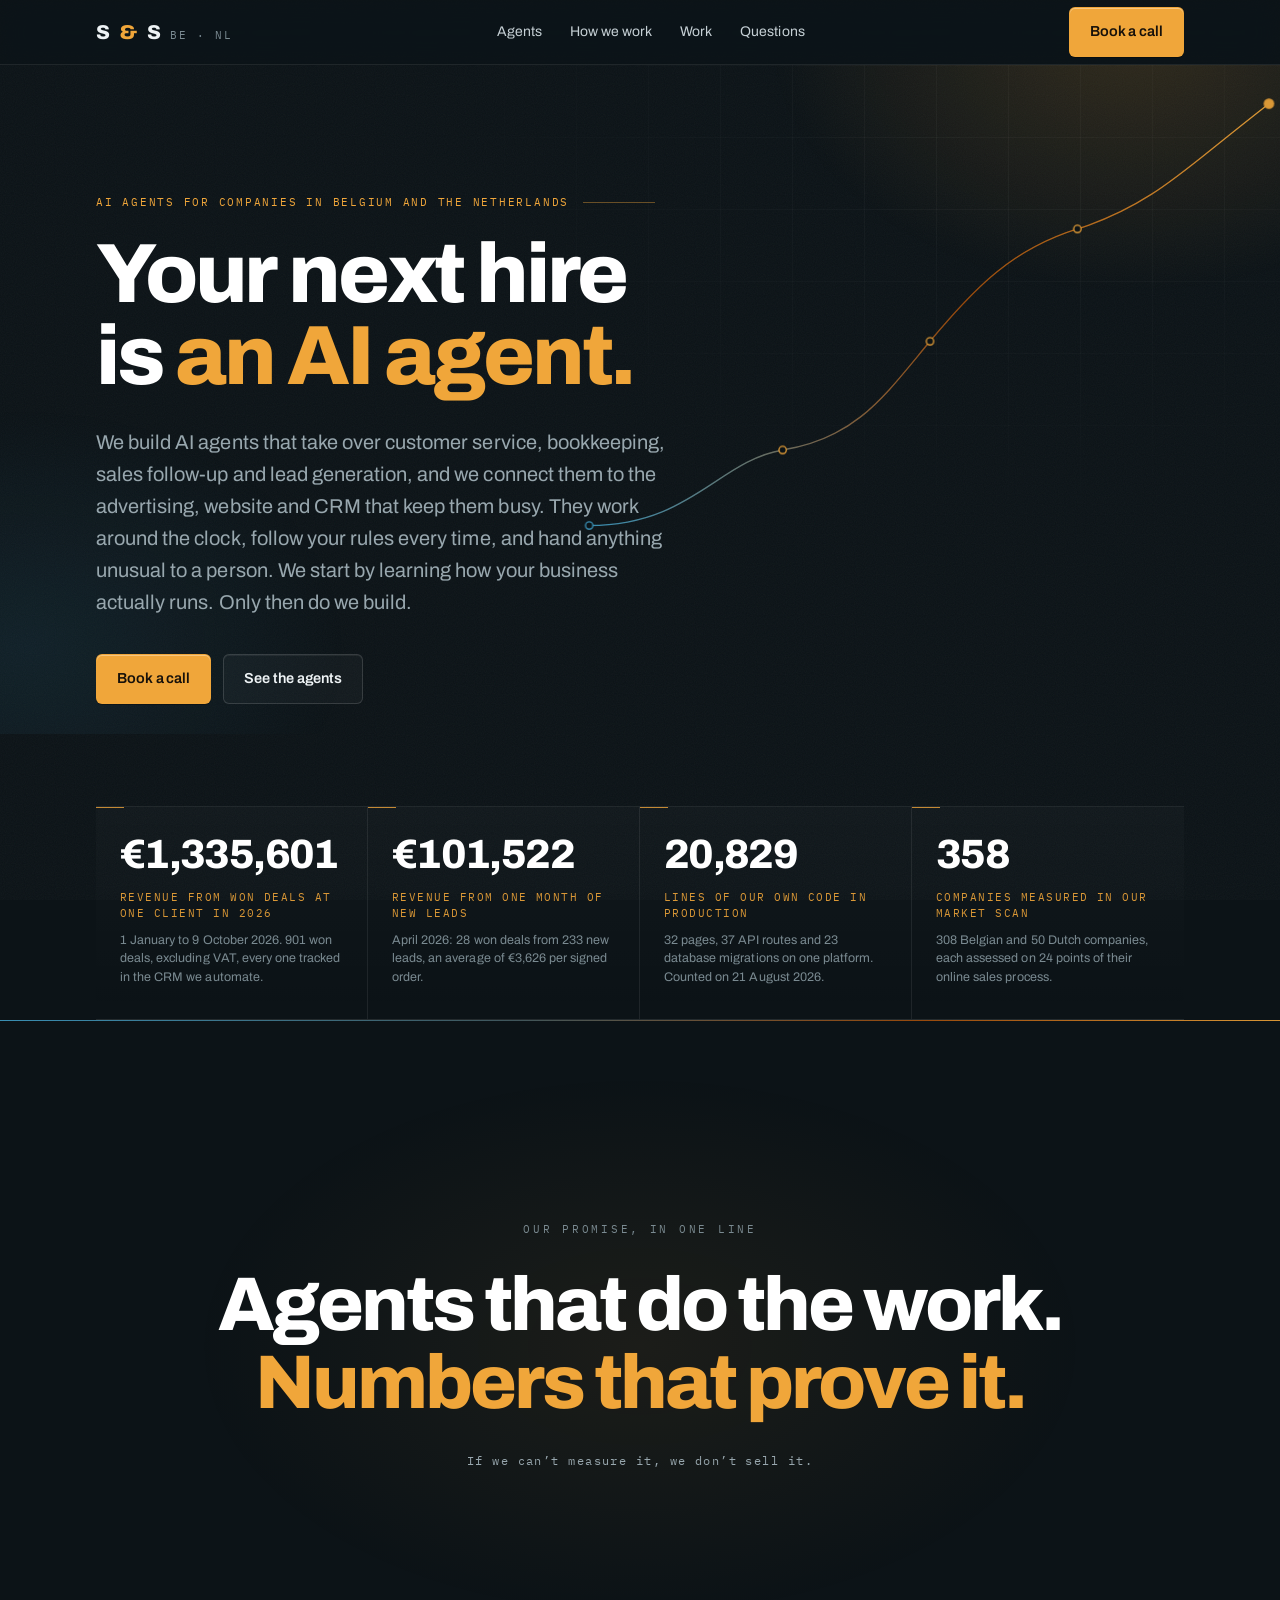
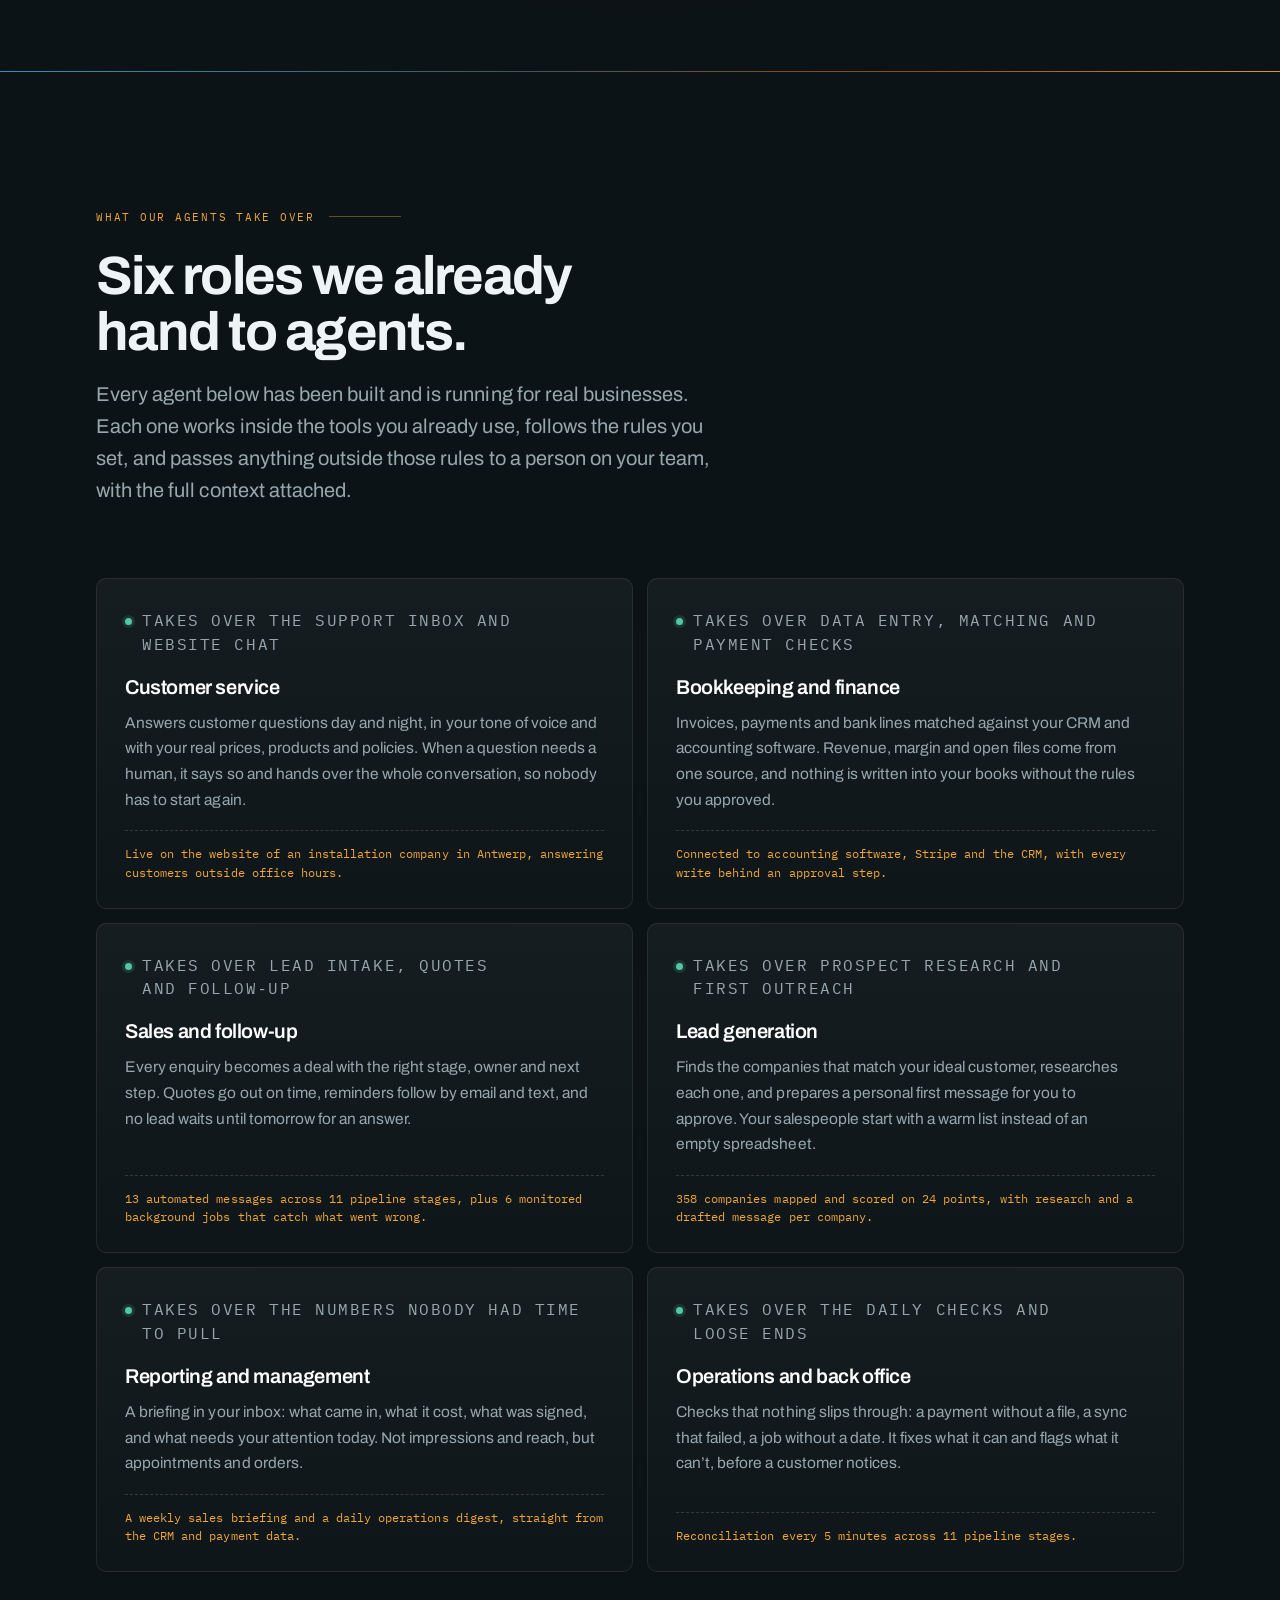
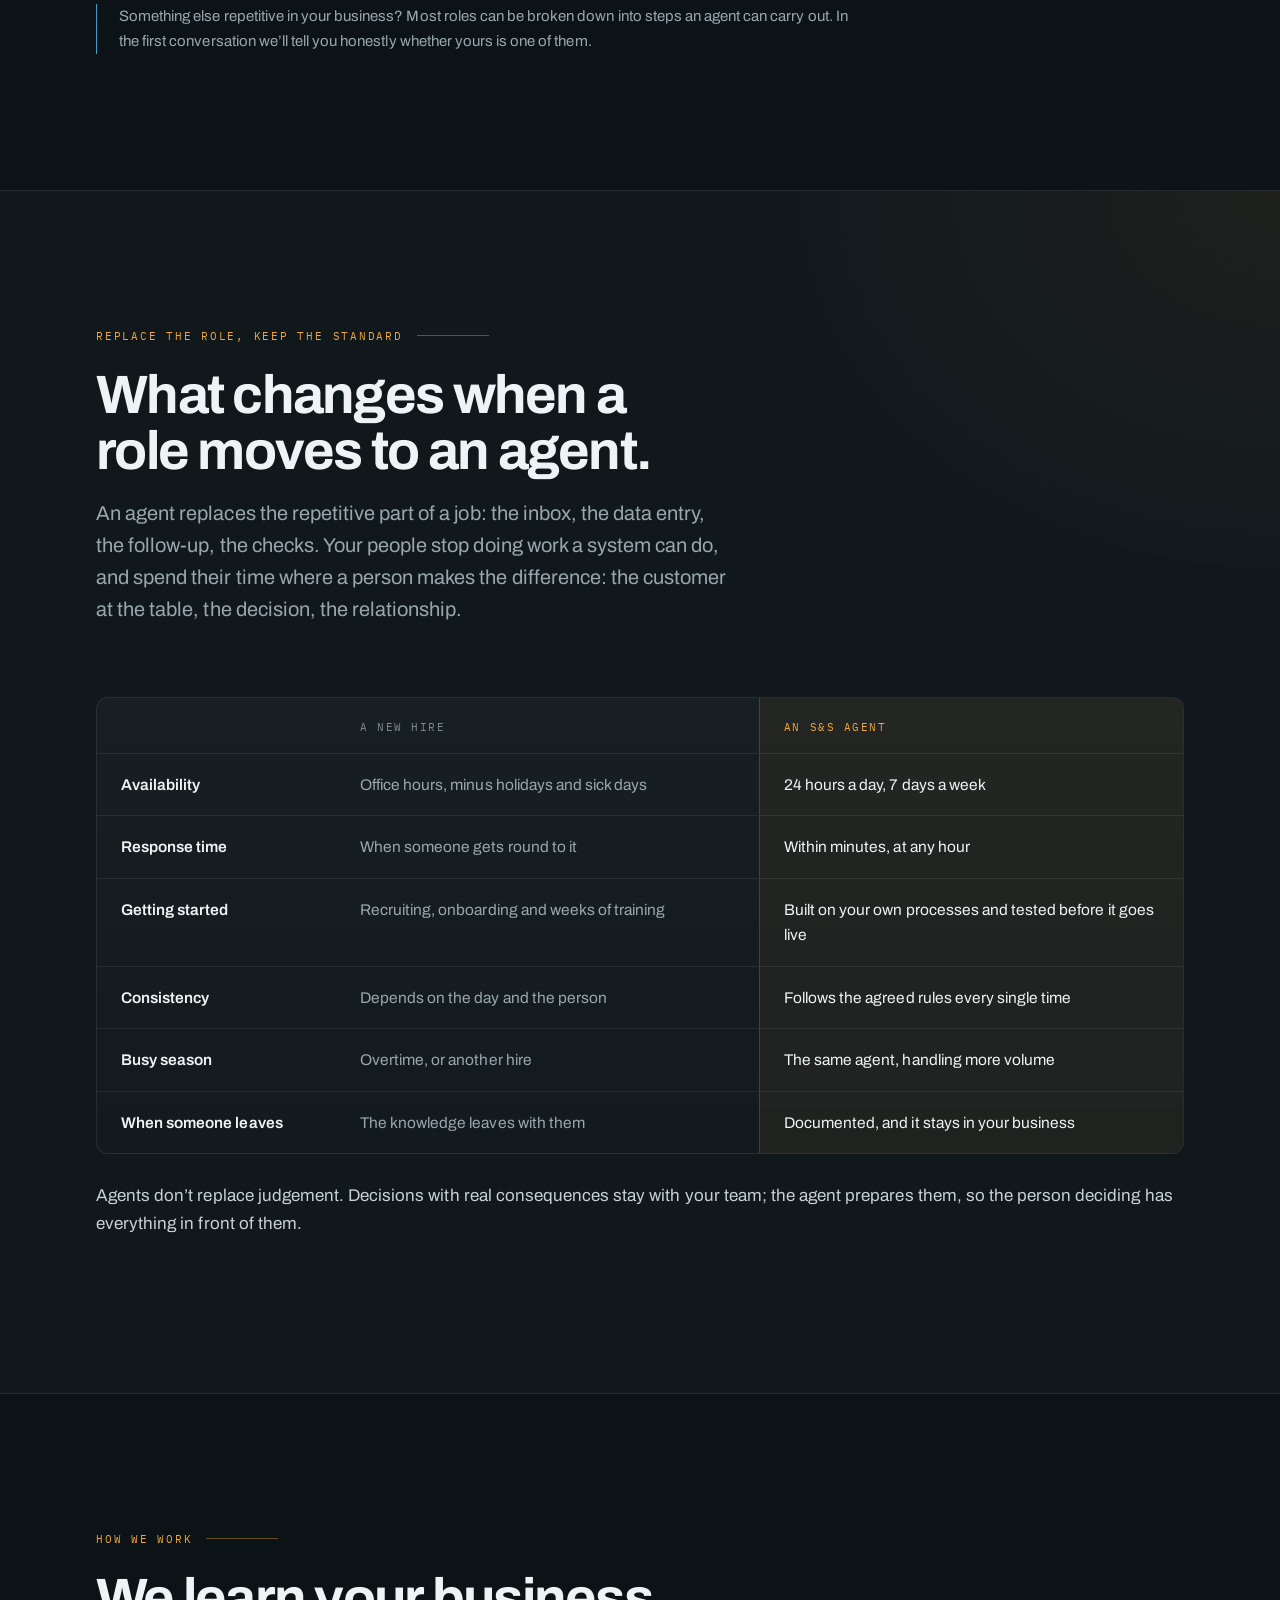
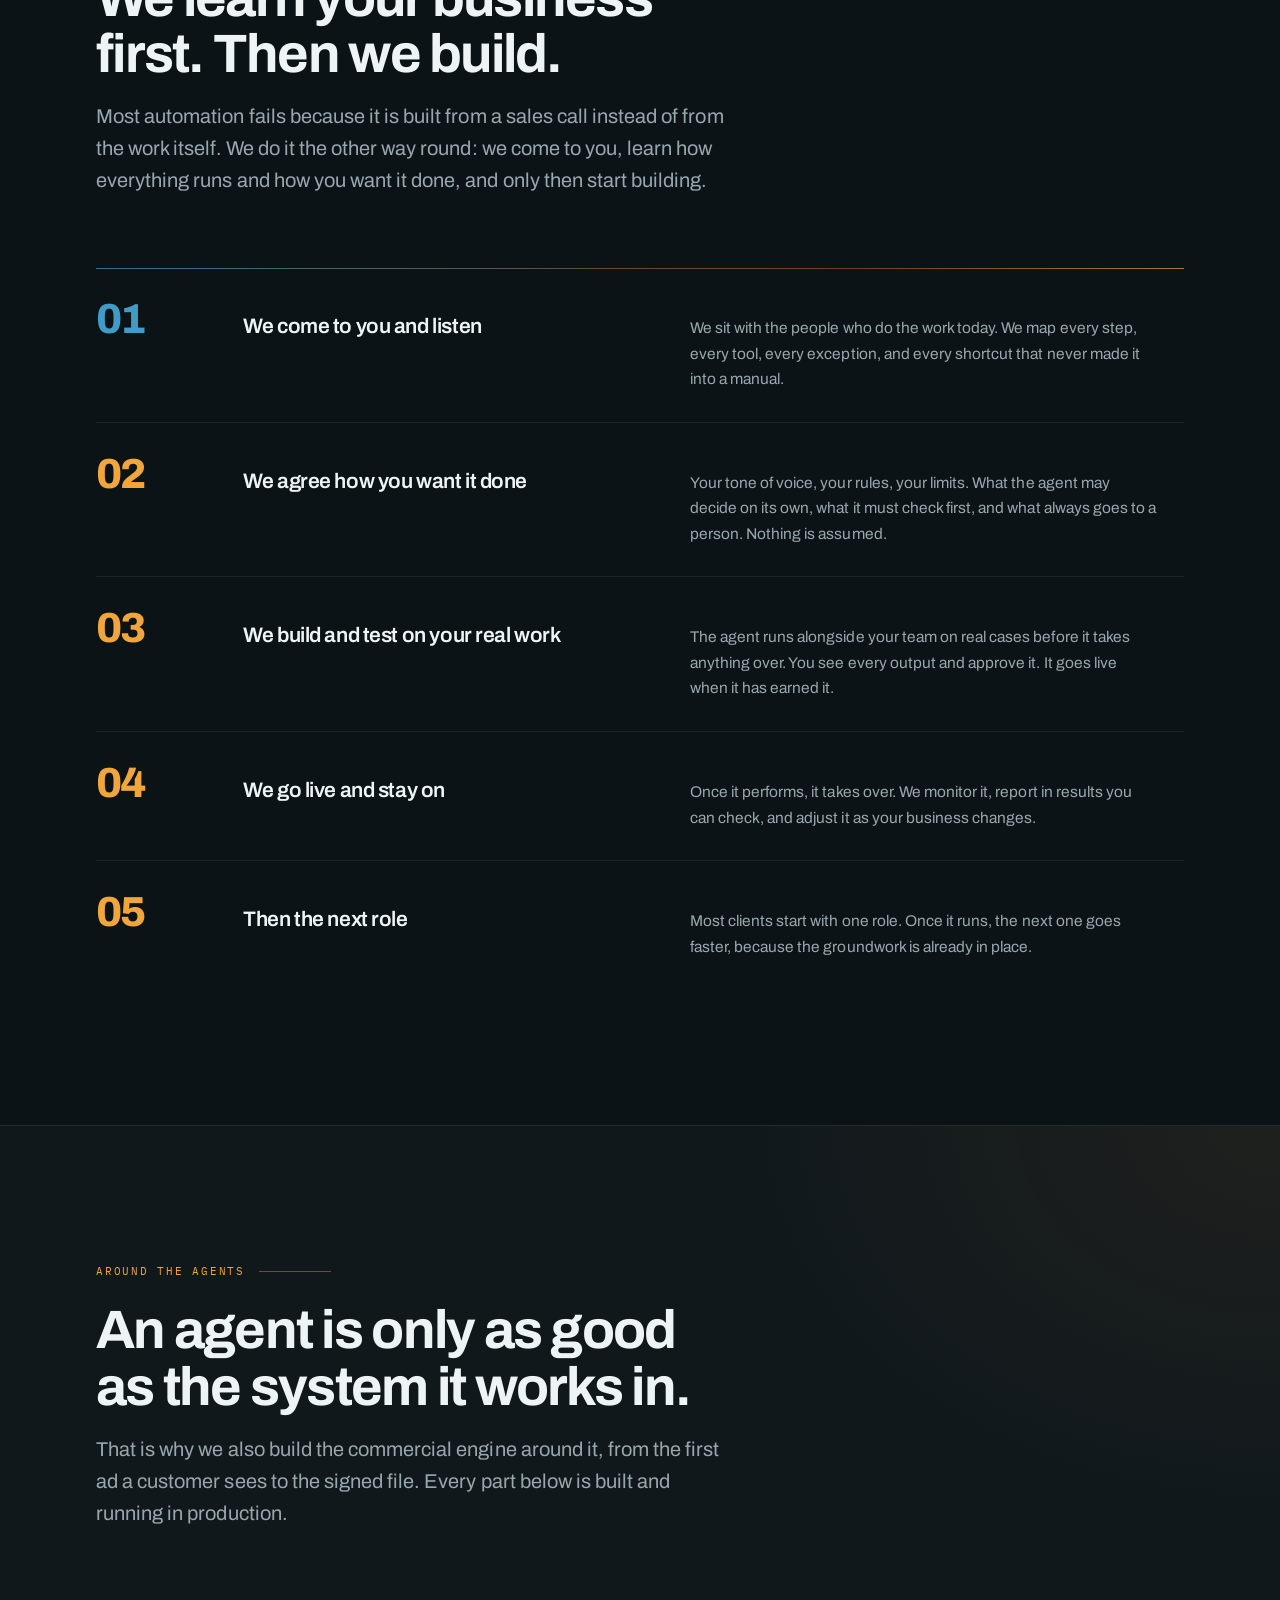
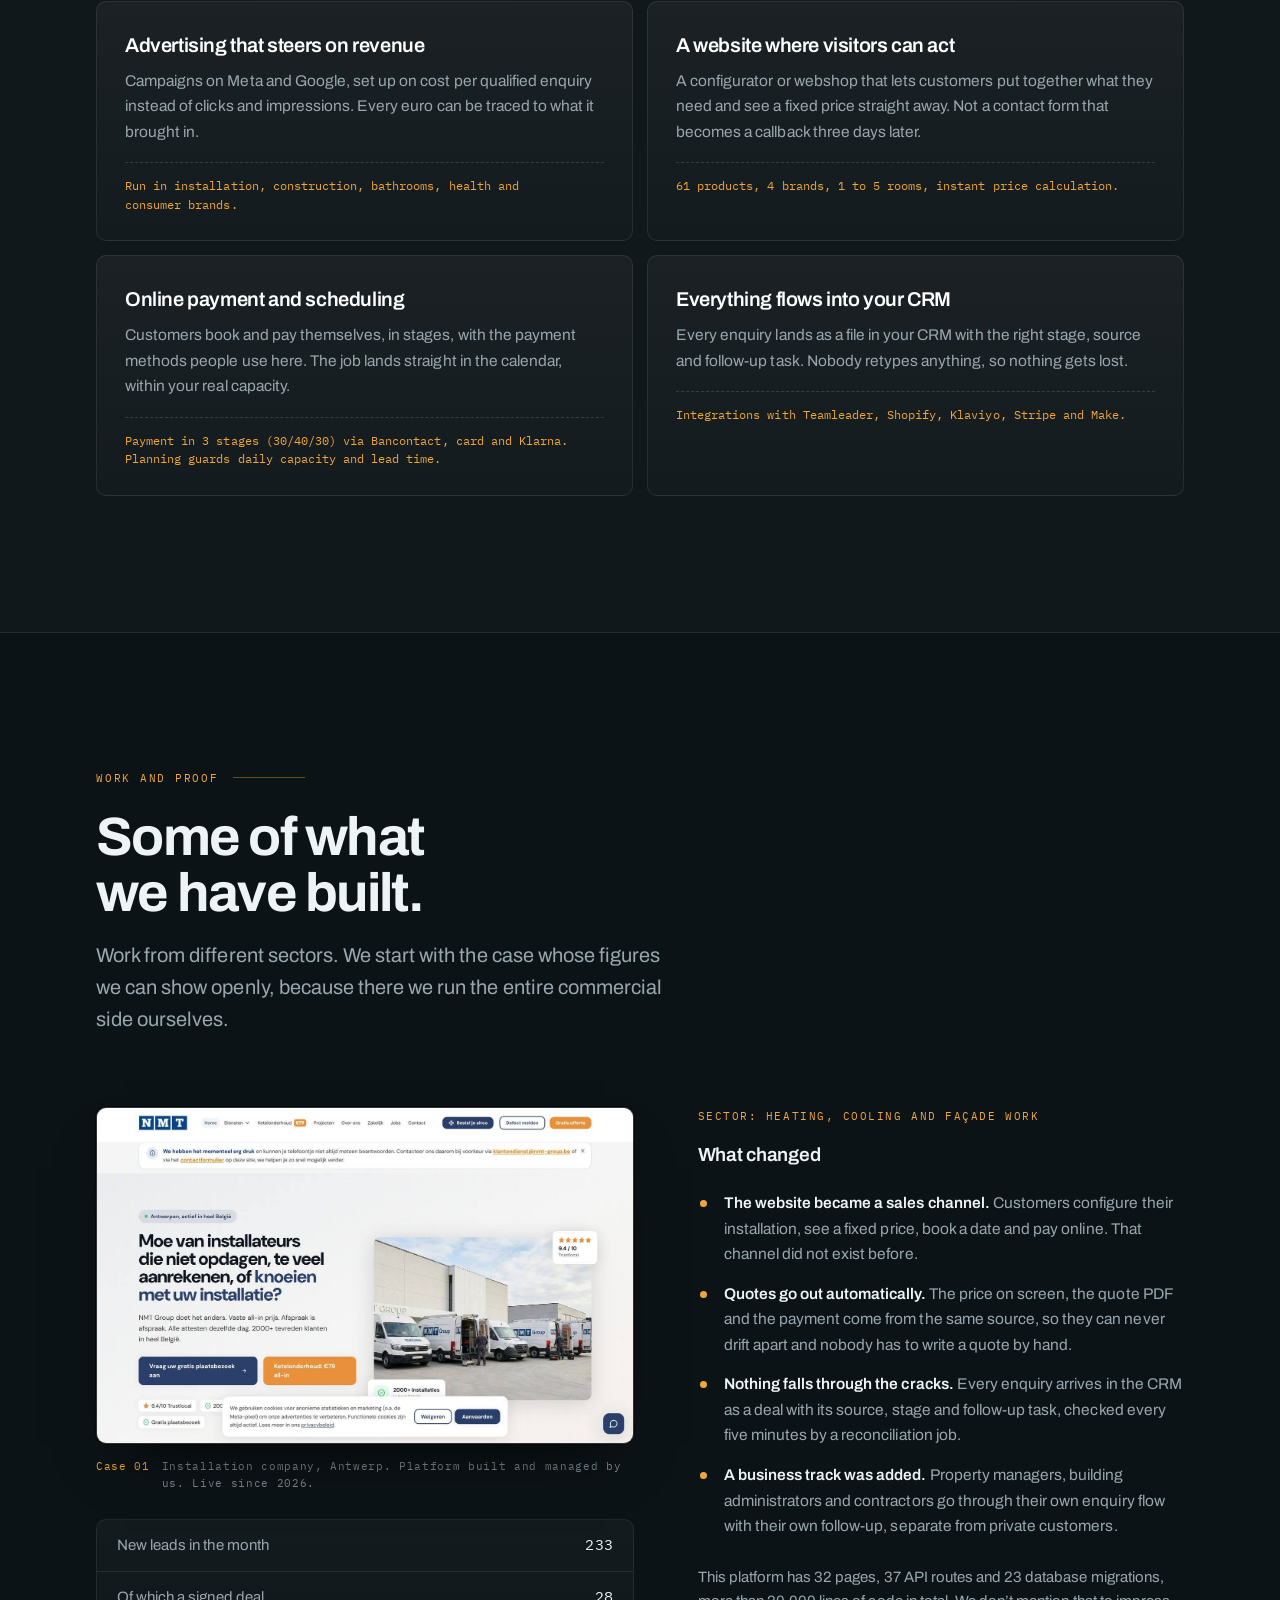
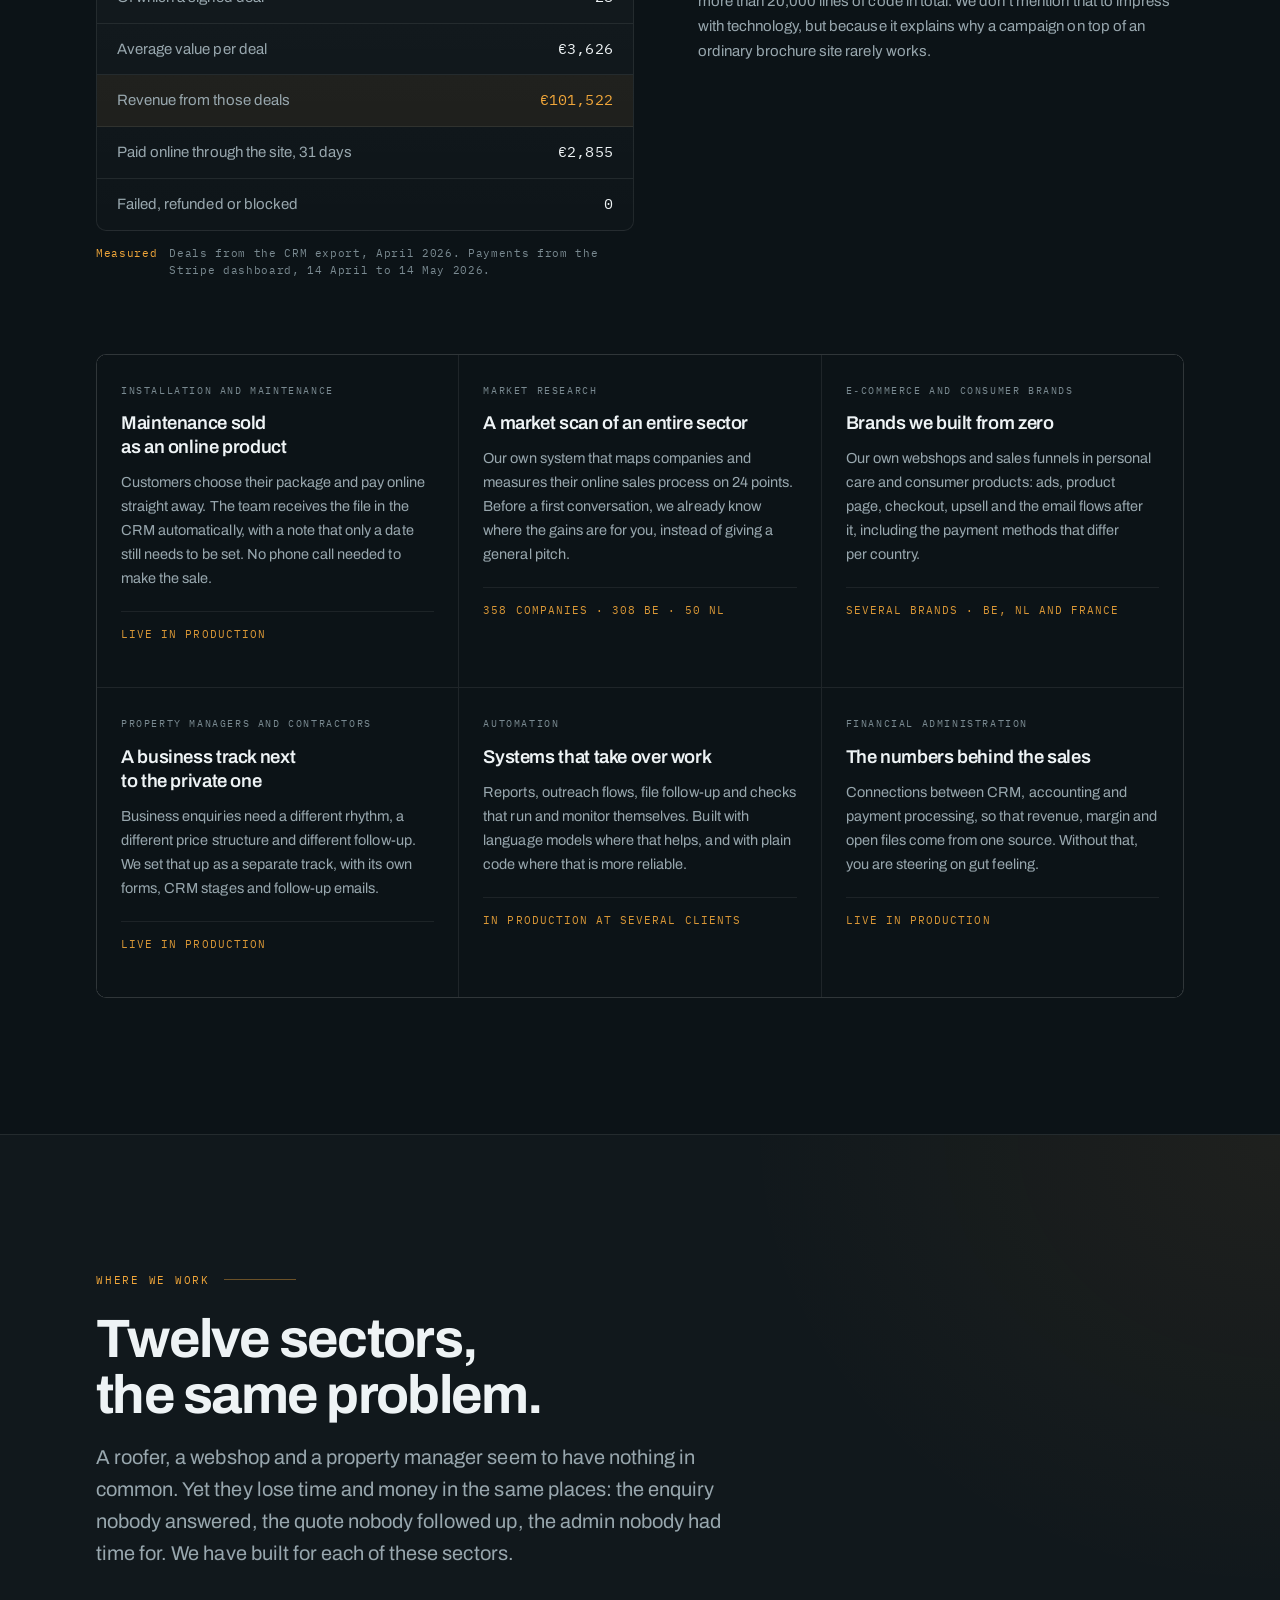
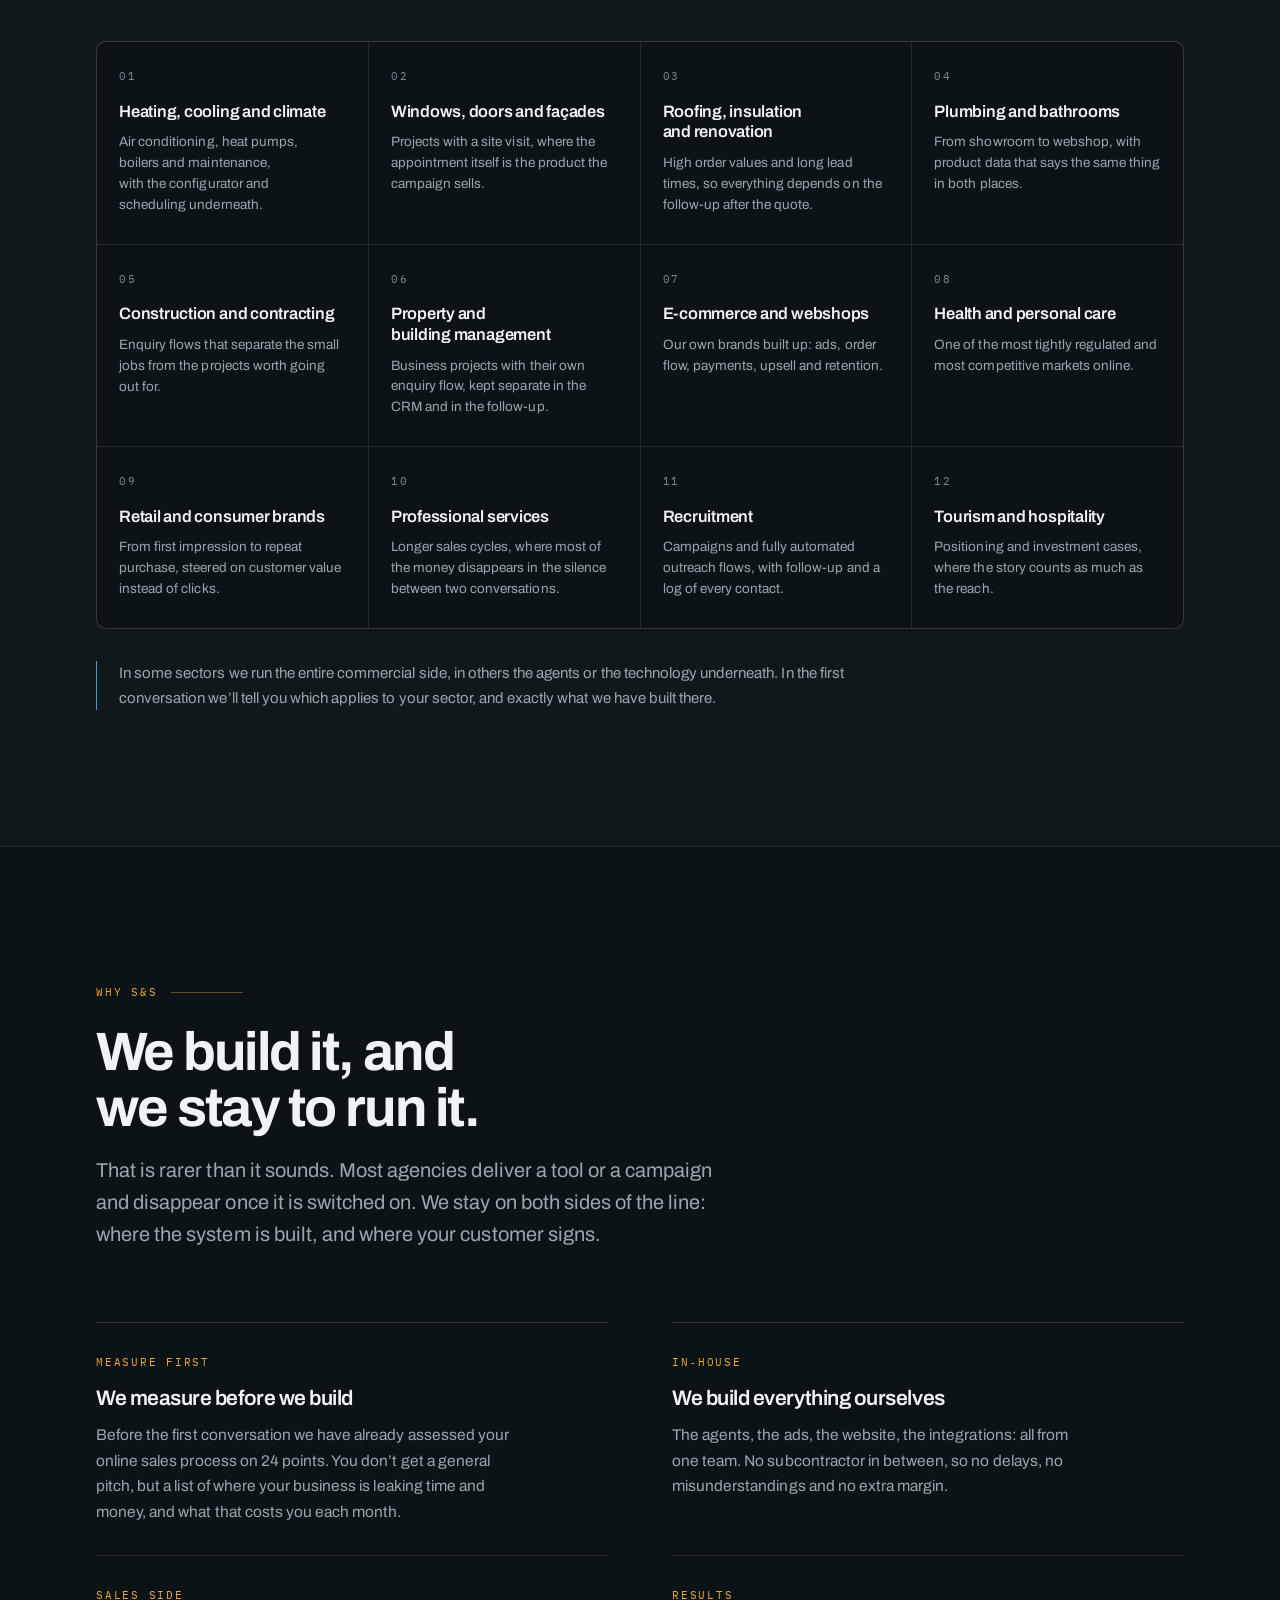
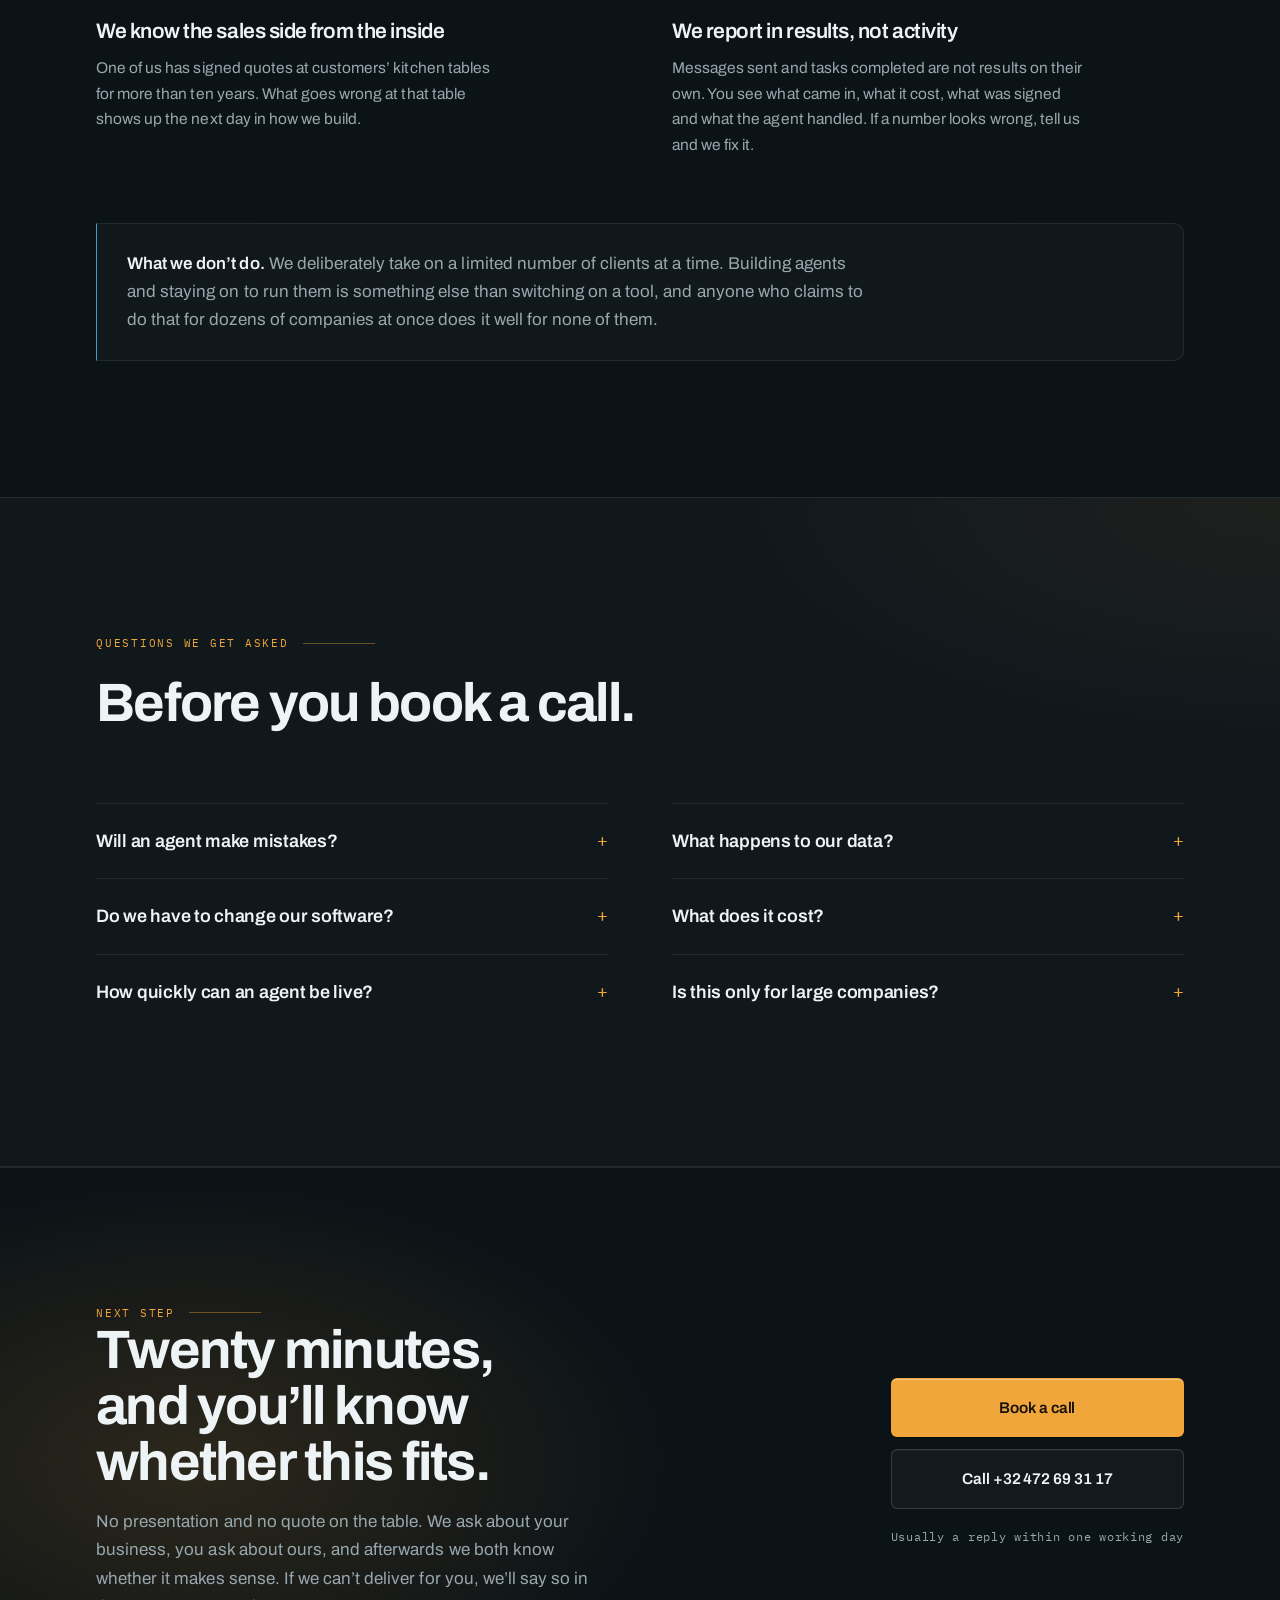
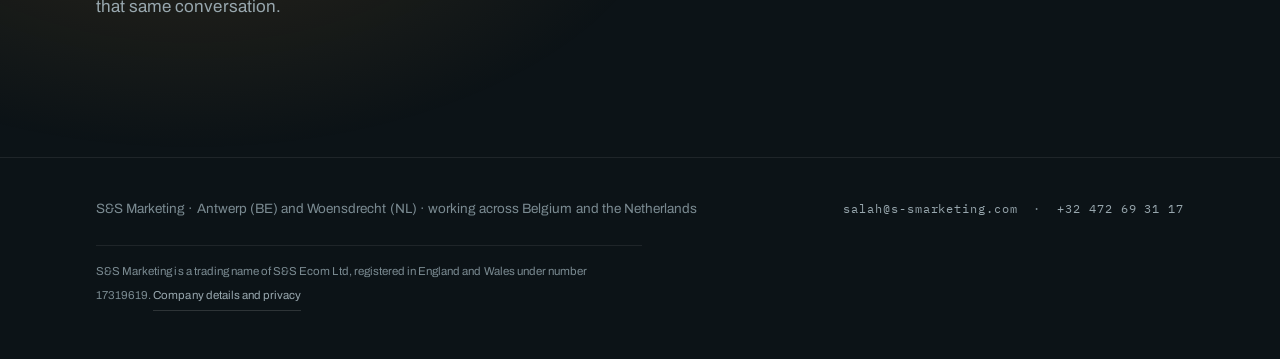
==== commit 4756545f: "Omzetcijfer 2026 in de bewijsstrip: EUR 1.335.601 aan gewonnen deals bij een opdrachtgever Uit Teaml" ====
--- a/index.html
+++ b/index.html
@@ -88,14 +88,14 @@
     <div class="wrap">
         <div class="strip">
           <div class="cel">
-            <div class="waarde">&euro;101,522</div>
-            <div class="label">revenue from won deals in one month</div>
-            <div class="herkomst">At one client, April 2026. 28 won deals from 233 new leads, taken from the CRM export.</div>
+            <div class="waarde">&euro;1,335,601</div>
+            <div class="label">revenue from won deals at one client in 2026</div>
+            <div class="herkomst">1 January to 9 October 2026. 901 won deals, excluding VAT, every one tracked in the CRM we automate.</div>
           </div>
           <div class="cel">
-            <div class="waarde">&euro;3,626</div>
-            <div class="label">average value per won deal</div>
-            <div class="herkomst">Same month, same export. Not the enquiry value, but the signed order.</div>
+            <div class="waarde">&euro;101,522</div>
+            <div class="label">revenue from one month of new leads</div>
+            <div class="herkomst">April 2026: 28 won deals from 233 new leads, an average of &euro;3,626 per signed order.</div>
           </div>
           <div class="cel">
             <div class="waarde">20,829</div>
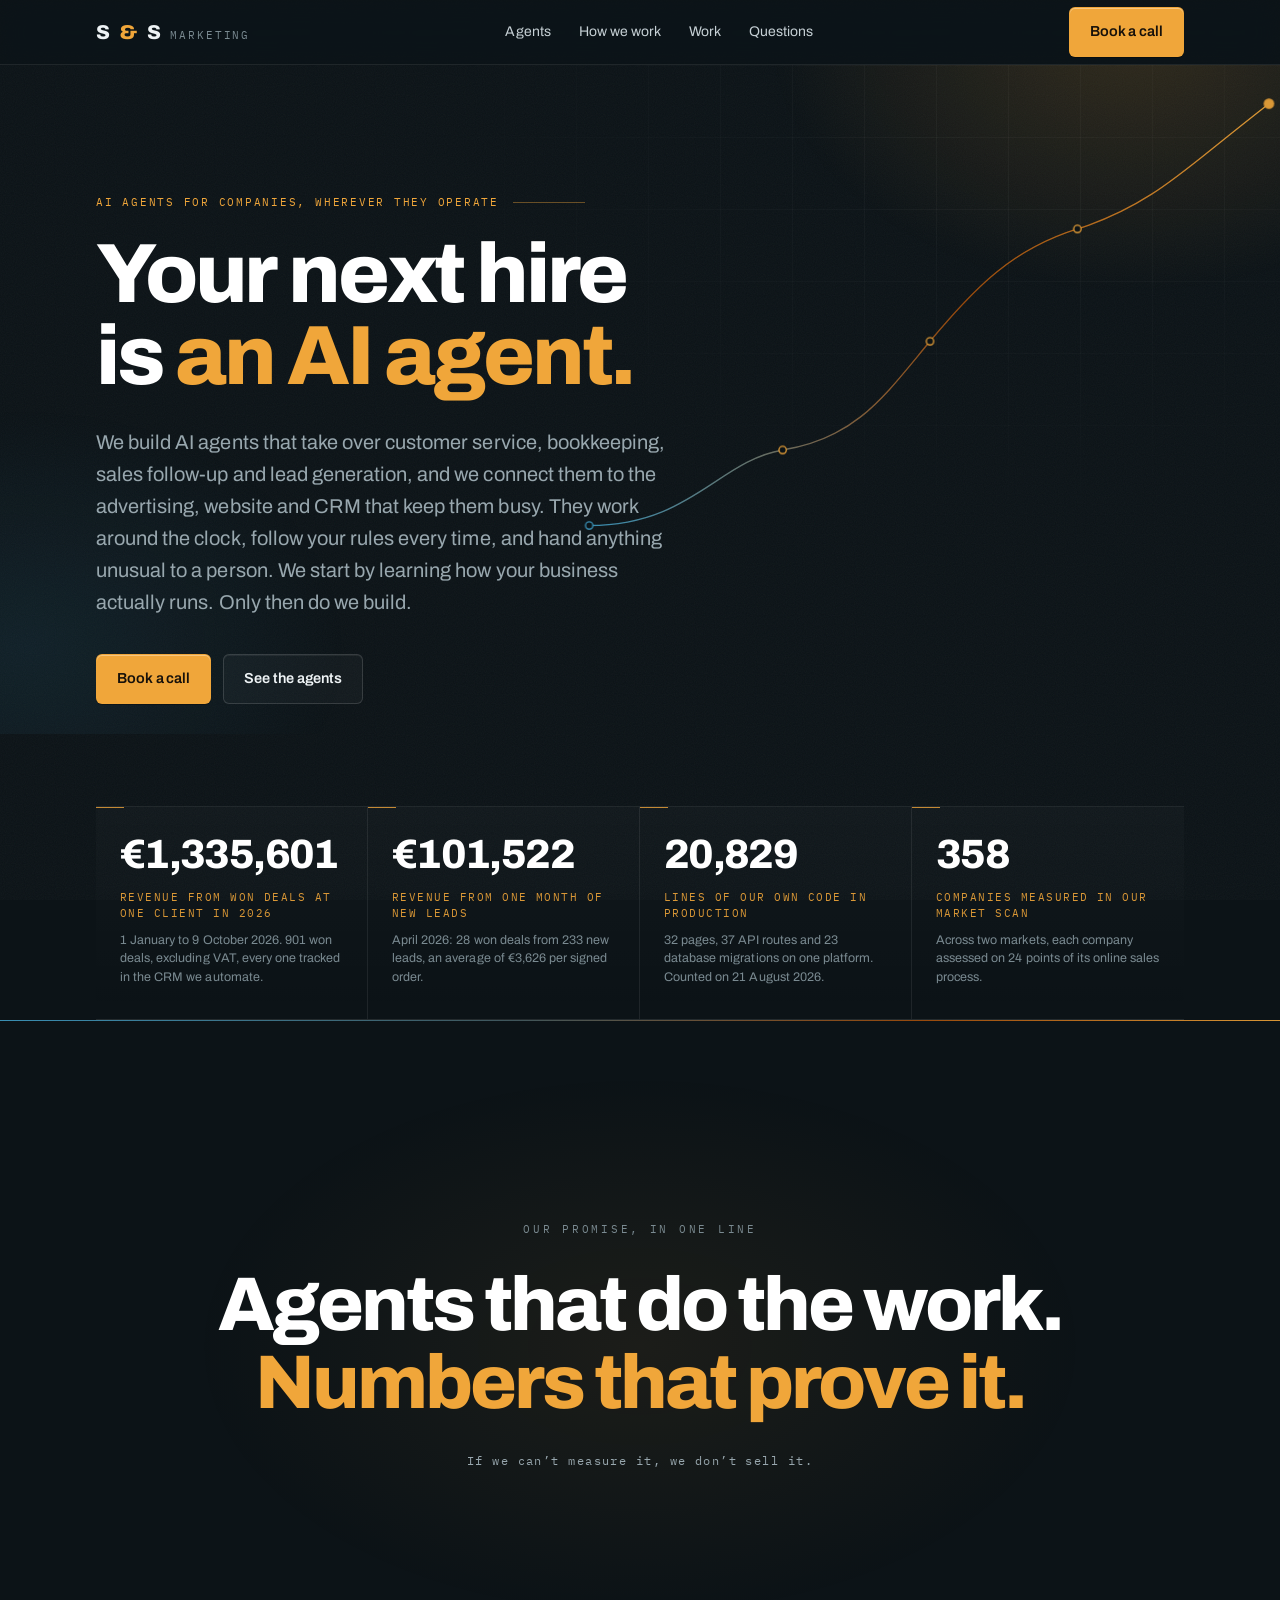
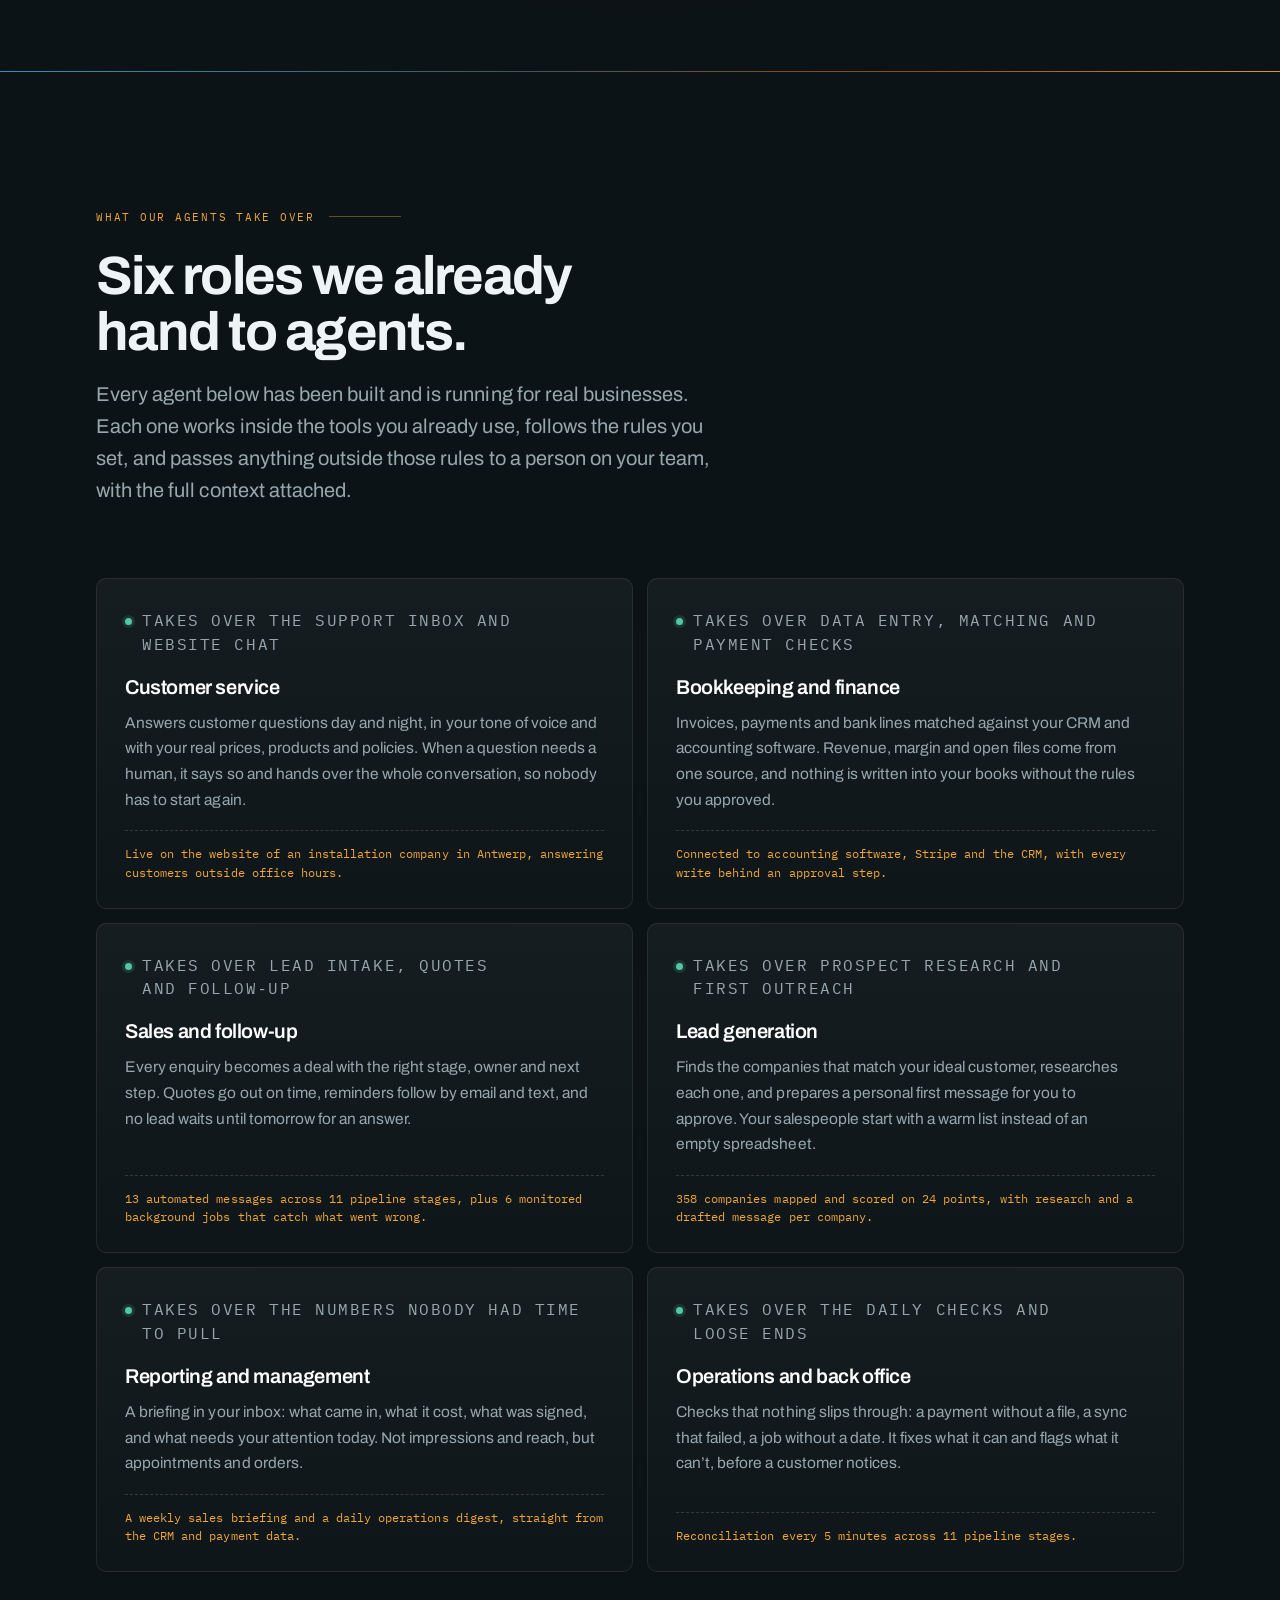
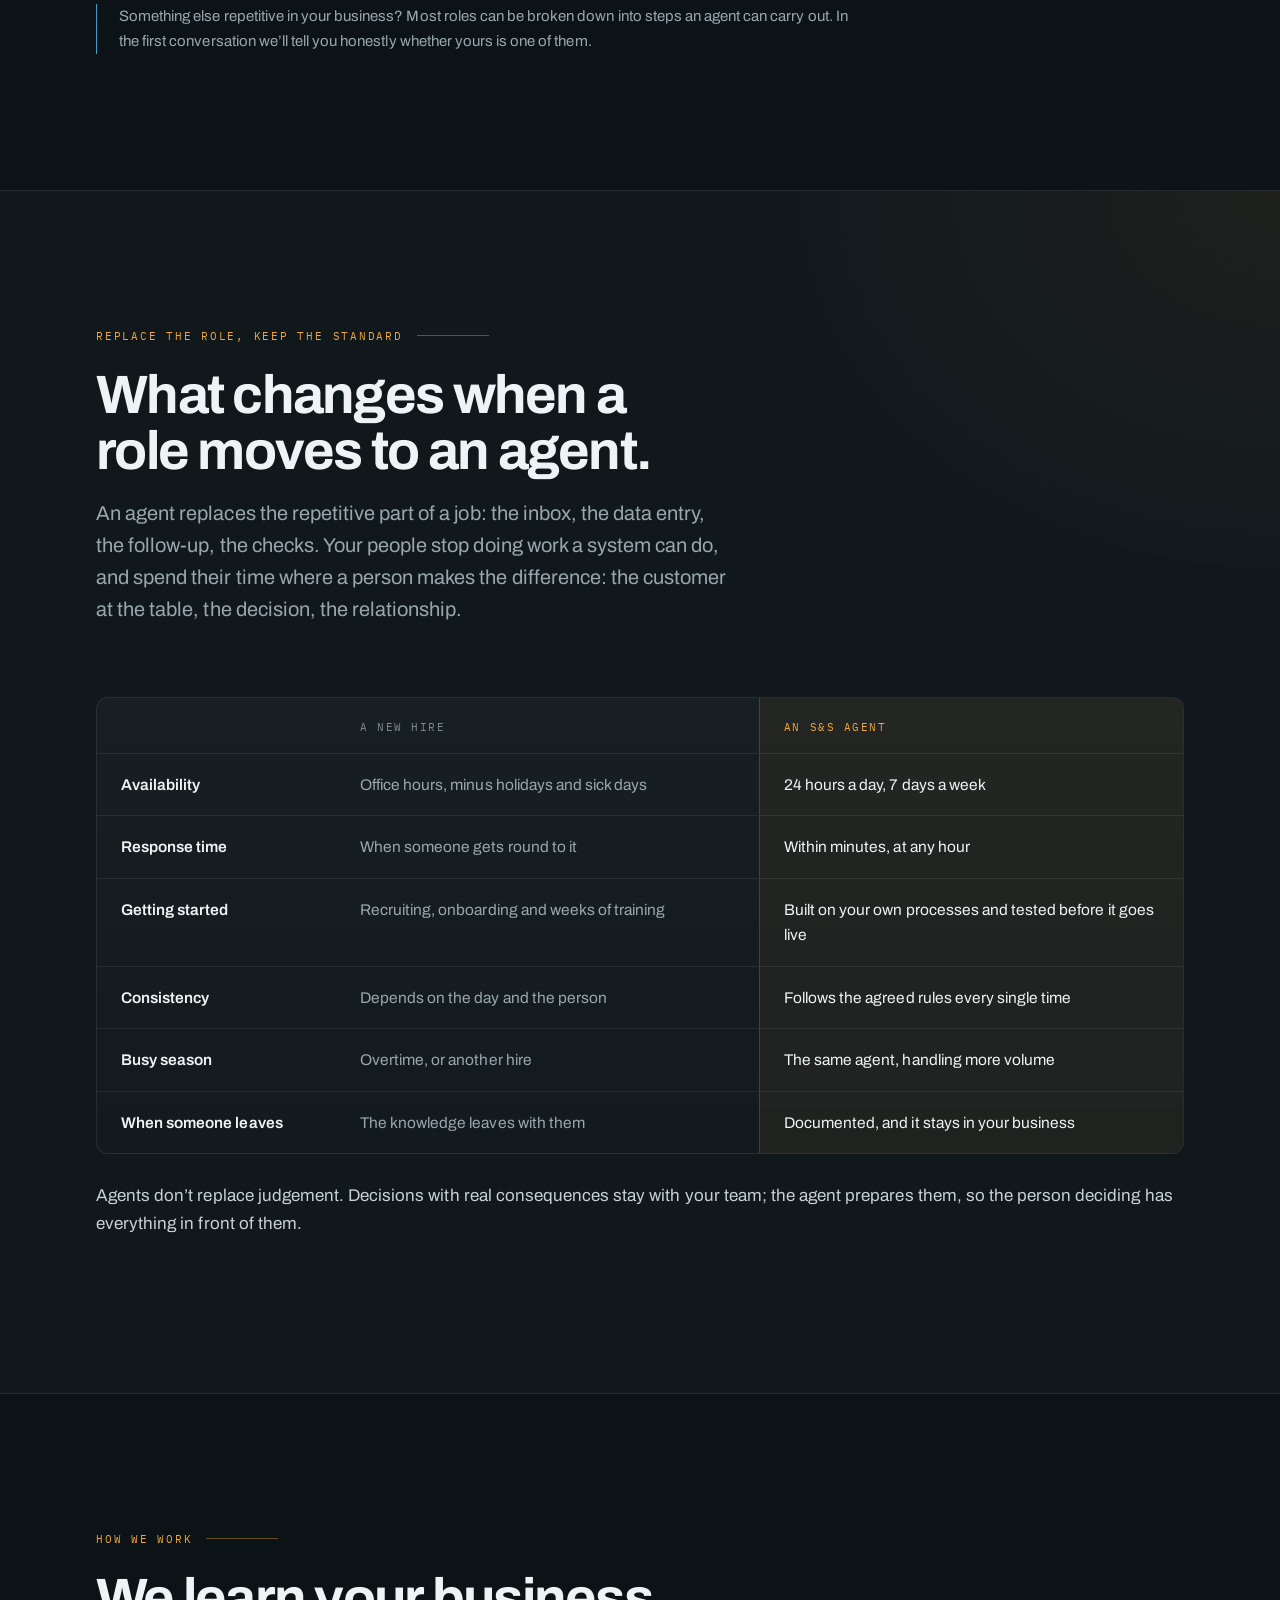
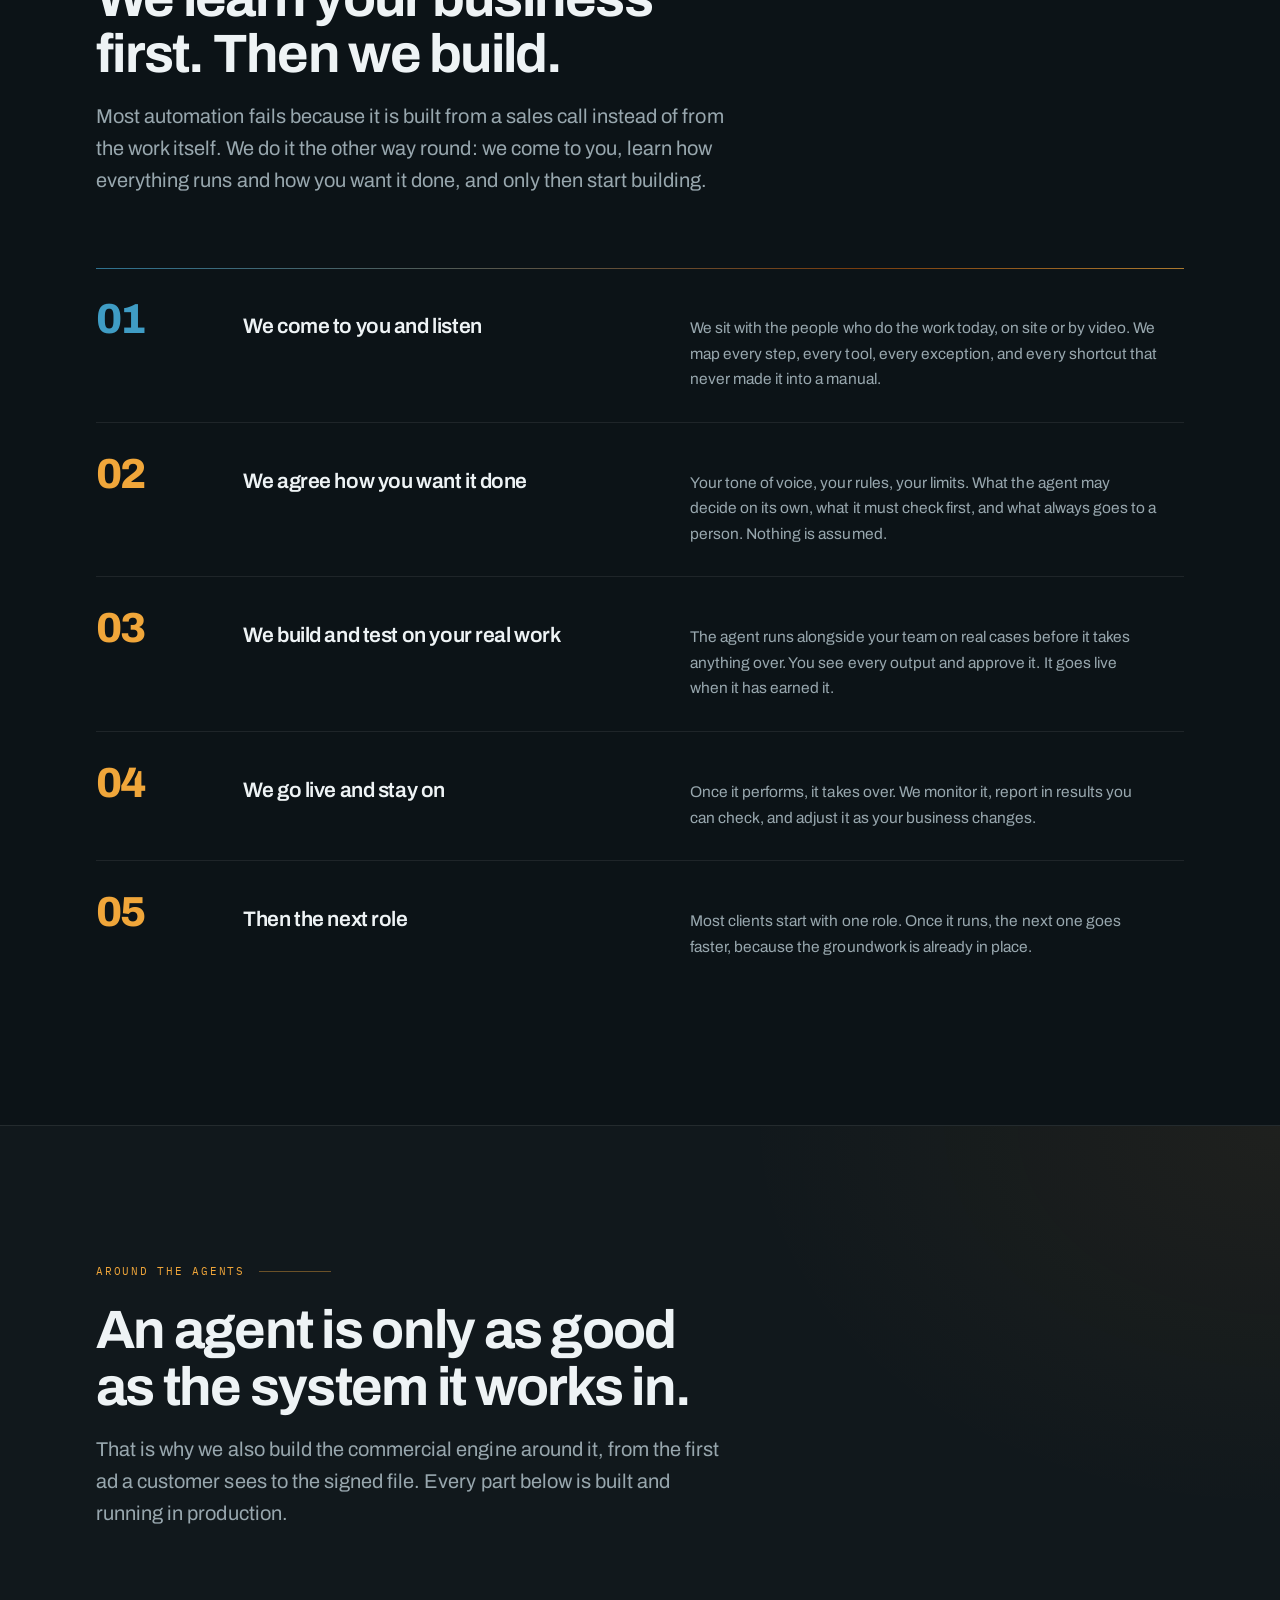
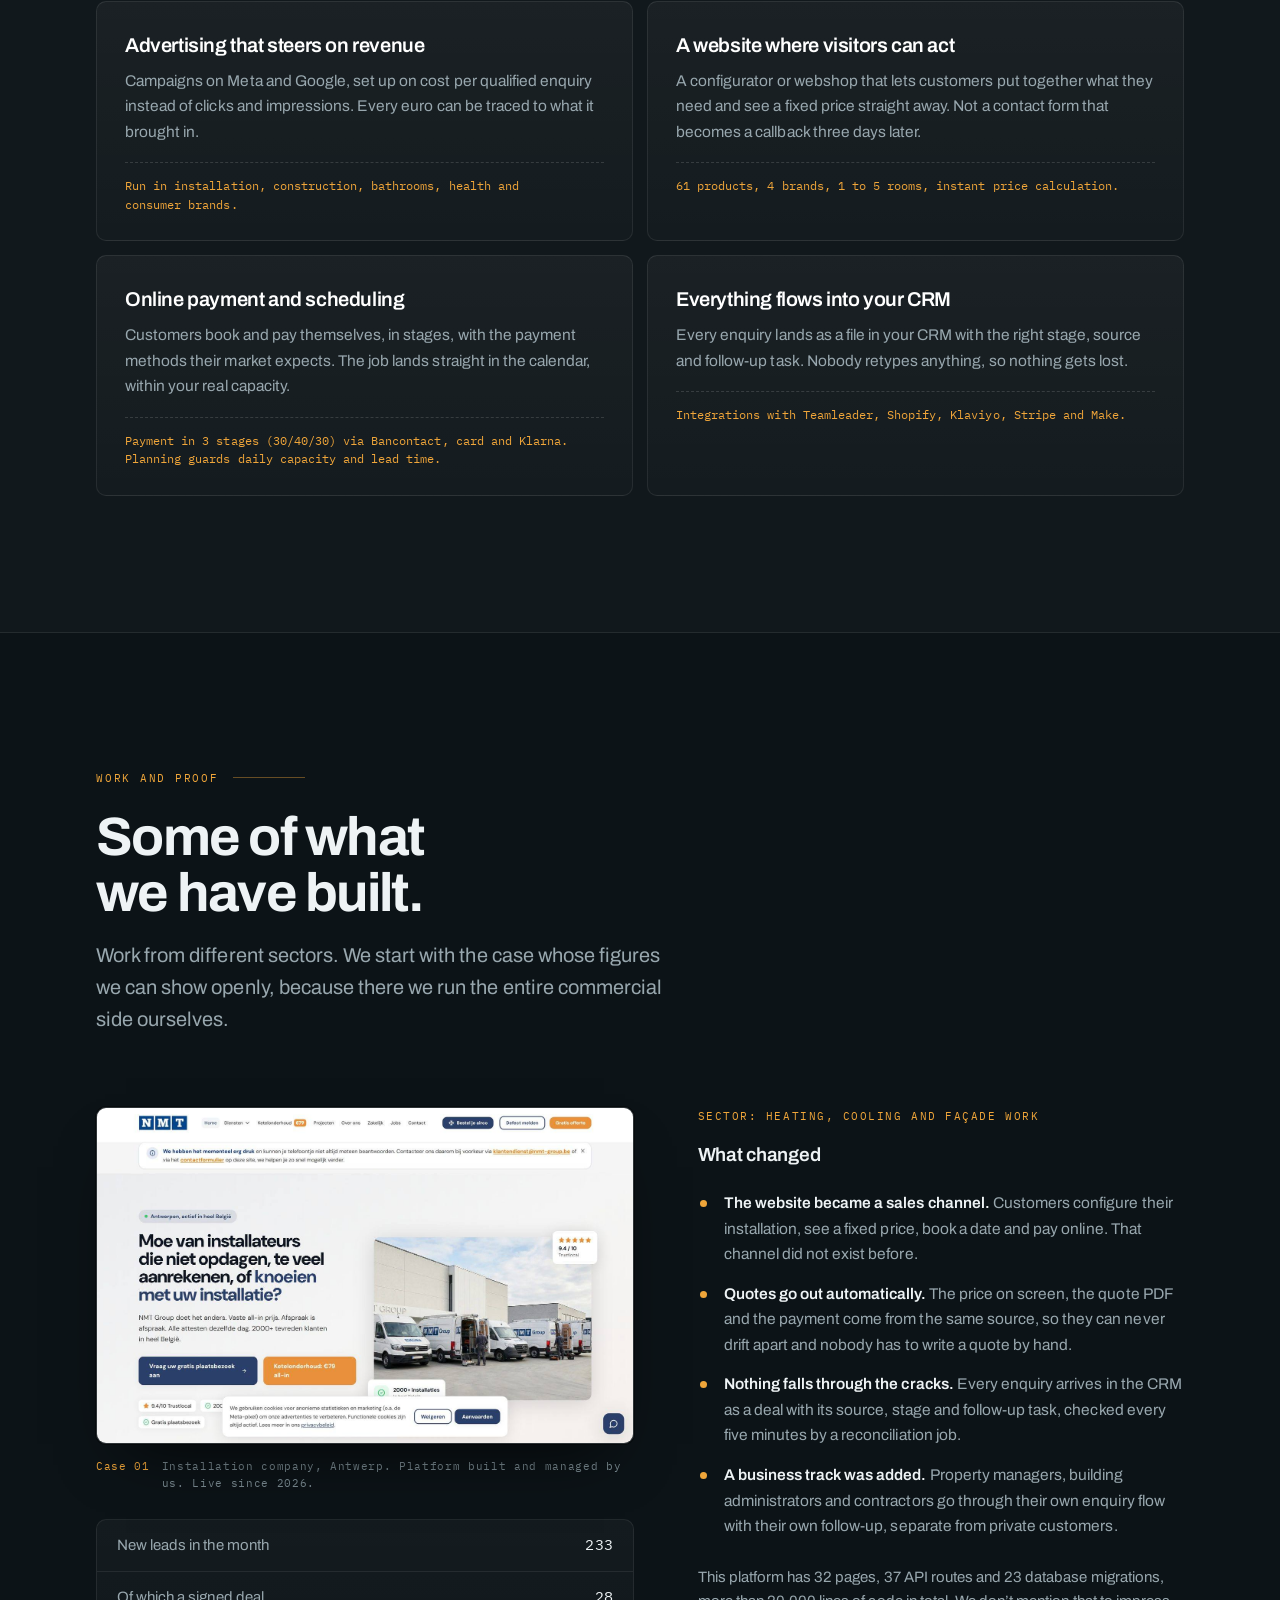
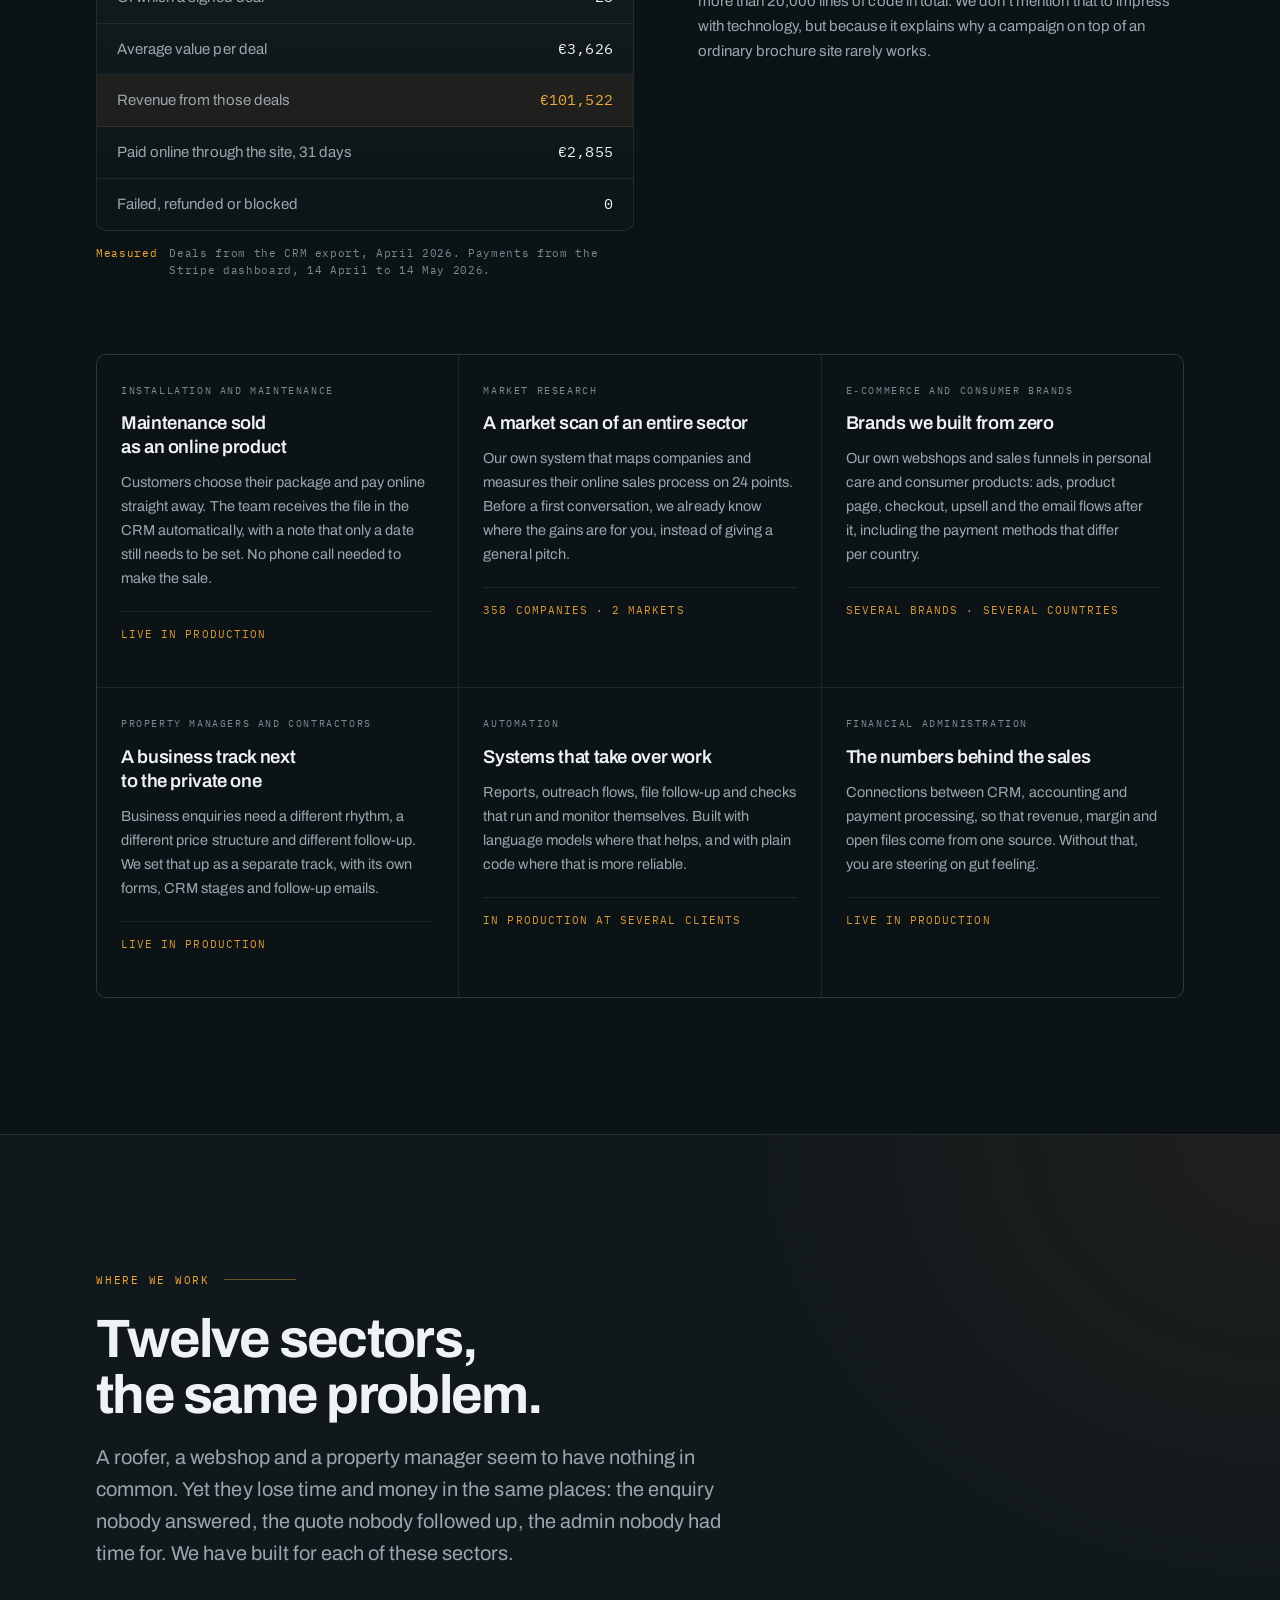
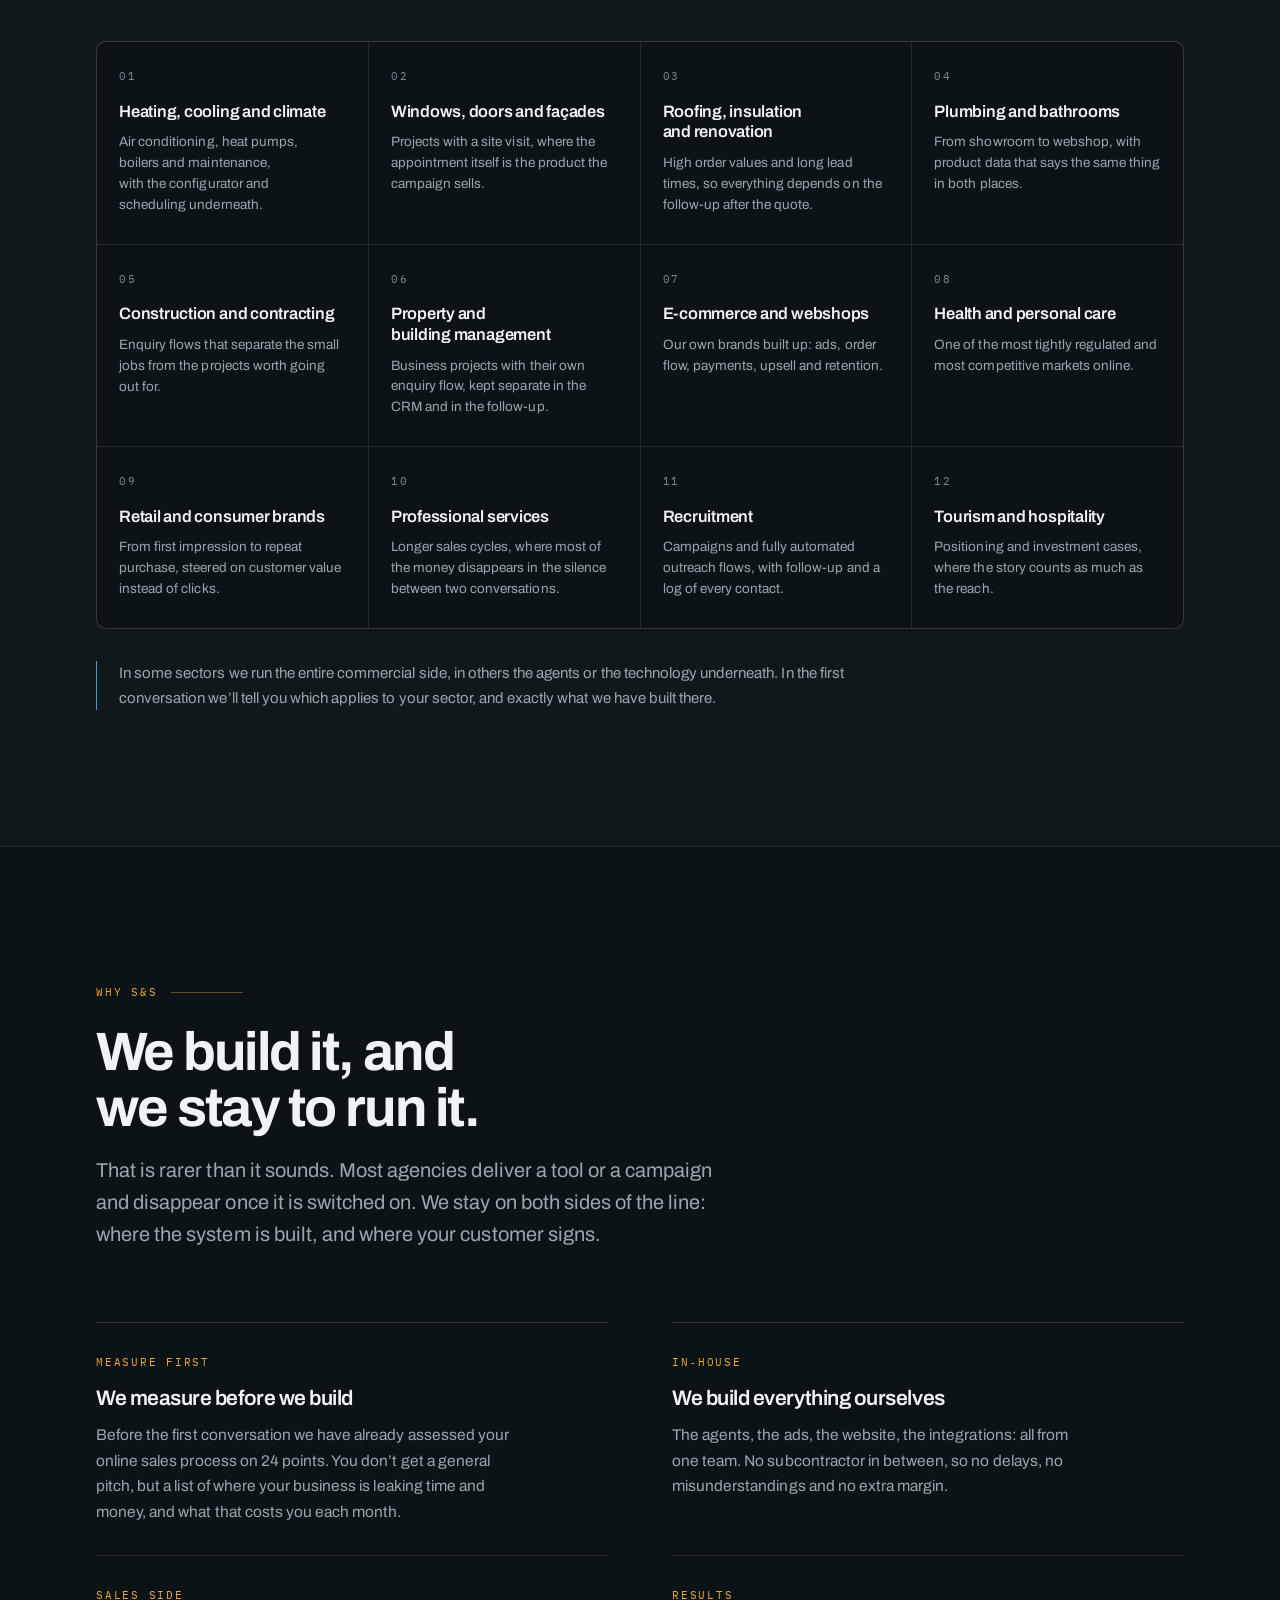
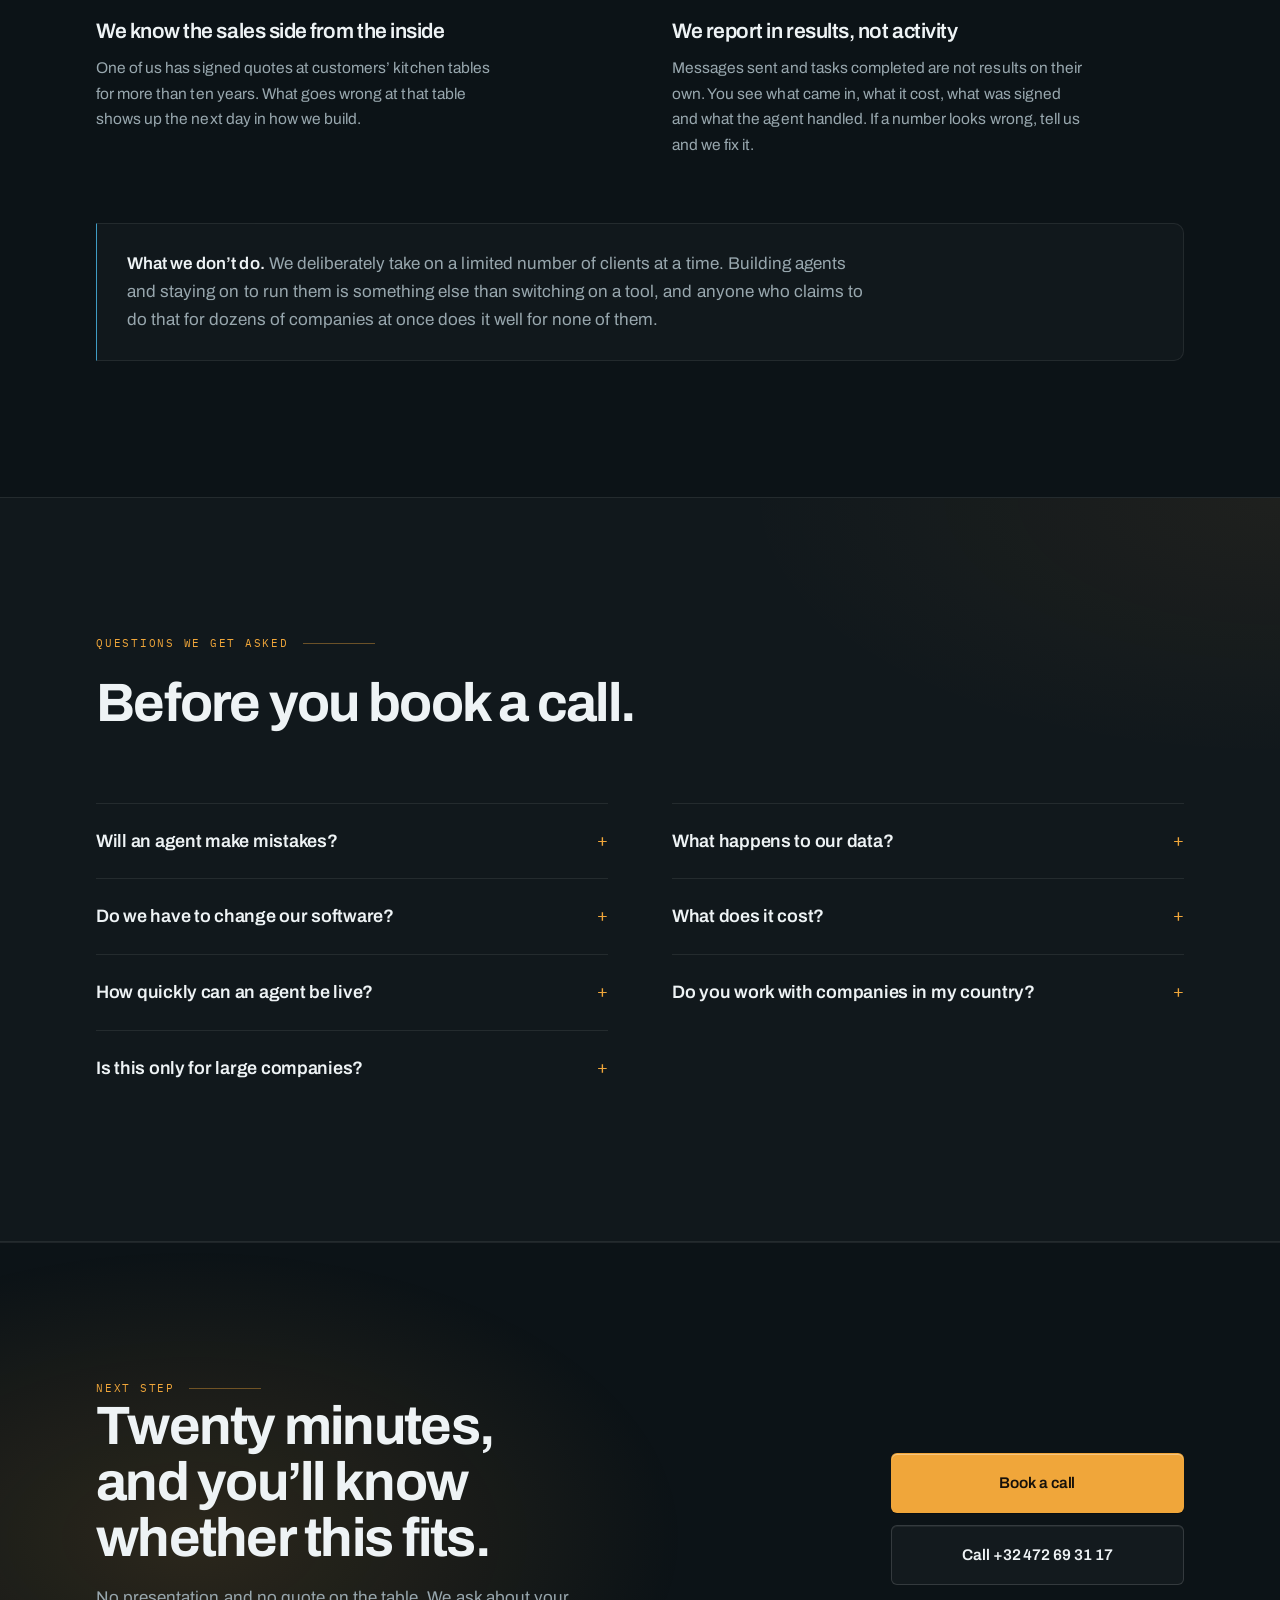
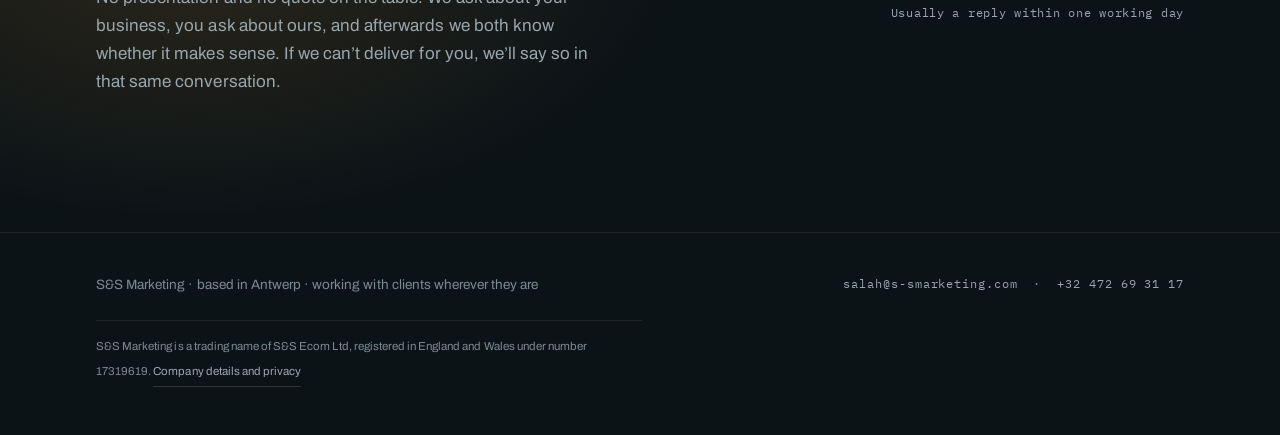
==== commit ff440a00: "Internationaal: BE/NL-labels weg, site richt zich op klanten waar ze ook zitten Navlabel wordt Marke" ====
--- a/index.html
+++ b/index.html
@@ -4,12 +4,12 @@
 <meta charset="utf-8">
 <meta name="viewport" content="width=device-width, initial-scale=1">
 <title>S&amp;S Marketing | AI agents that do the work of a full team</title>
-<meta name="description" content="S&amp;S Marketing builds AI agents for customer service, bookkeeping, sales and lead generation for companies in Belgium and the Netherlands. We learn how your business runs first, then we build.">
+<meta name="description" content="S&amp;S Marketing builds AI agents for customer service, bookkeeping, sales and lead generation for companies wherever they operate. We learn how your business runs first, then we build.">
 <link rel="canonical" href="https://s-smarketing.com/">
 <meta property="og:type" content="website">
 <meta property="og:locale" content="en_GB">
 <meta property="og:title" content="S&amp;S Marketing | AI agents that do the work of a full team">
-<meta property="og:description" content="AI agents for customer service, bookkeeping, sales and lead generation, built around how your business actually runs. Belgium and the Netherlands.">
+<meta property="og:description" content="AI agents for customer service, bookkeeping, sales and lead generation, built around how your business actually runs. For clients wherever they are.">
 <meta property="og:url" content="https://s-smarketing.com/">
 <meta name="theme-color" content="#0c1317">
 <link rel="icon" href="favicon.svg" type="image/svg+xml">
@@ -28,10 +28,7 @@
   "email": "salah@s-smarketing.com",
   "telephone": "+32472693117",
   "slogan": "Agents that do the work. Numbers that prove it.",
-  "areaServed": [
-    { "@type": "Country", "name": "Belgium" },
-    { "@type": "Country", "name": "the Netherlands" }
-  ],
+  "areaServed": "Worldwide",
   "description": "Builds and runs AI agents for customer service, bookkeeping, sales follow-up and lead generation, together with the advertising, websites and CRM integrations around them.",
   "address": { "@type": "PostalAddress", "addressLocality": "Antwerp", "addressCountry": "BE" }
 }
@@ -41,7 +38,7 @@
 
 <nav class="nav">
   <div class="wrap">
-    <a class="merk" href="#top">S<span class="amp">&amp;</span>S <span class="plaats">BE &middot; NL</span></a>
+    <a class="merk" href="#top">S<span class="amp">&amp;</span>S <span class="plaats">Marketing</span></a>
     <div class="nav-links">
       <a href="#agents">Agents</a>
       <a href="#approach">How we work</a>
@@ -72,7 +69,7 @@
     </svg>
   </div>
   <div class="wrap">
-    <p class="eyebrow">AI agents for companies in Belgium and the Netherlands</p>
+    <p class="eyebrow">AI agents for companies, wherever they operate</p>
     <h1>Your next hire is <span class="accent">an AI agent.</span></h1>
     <p class="lead">We build AI agents that take over customer service, bookkeeping, sales follow&#8209;up
       and lead generation, and we connect them to the advertising, website and CRM that keep
@@ -105,7 +102,7 @@
           <div class="cel">
             <div class="waarde">358</div>
             <div class="label">companies measured in our market scan</div>
-            <div class="herkomst">308 Belgian and 50 Dutch companies, each assessed on 24 points of their online sales process.</div>
+            <div class="herkomst">Across two markets, each company assessed on 24 points of its online sales process.</div>
           </div>
         </div>
     </div>
@@ -235,8 +232,8 @@
       <li>
         <span class="stap-nr">01</span>
         <h3>We come to you and listen</h3>
-        <p>We sit with the people who do the work today. We map every step, every tool, every
-          exception, and every shortcut that never made it into a manual.</p>
+        <p>We sit with the people who do the work today, on site or by video. We map every step,
+          every tool, every exception, and every shortcut that never made it into a manual.</p>
       </li>
       <li>
         <span class="stap-nr">02</span>
@@ -289,8 +286,8 @@
       </article>
       <article>
         <h3>Online payment and scheduling</h3>
-        <p>Customers book and pay themselves, in stages, with the payment methods people use
-          here. The job lands straight in the calendar, within your real capacity.</p>
+        <p>Customers book and pay themselves, in stages, with the payment methods their market
+          expects. The job lands straight in the calendar, within your real capacity.</p>
         <p class="bewijs">Payment in 3 stages (30/40/30) via Bancontact, card and Klarna. Planning
           guards daily capacity and lead time.</p>
       </article>
@@ -369,7 +366,7 @@
           <p>Our own system that maps companies and measures their online sales process on 24
             points. Before a first conversation, we already know where the gains are for you,
             instead of giving a general pitch.</p>
-          <p class="tag">358 companies &middot; 308 BE &middot; 50 NL</p>
+          <p class="tag">358 companies &middot; 2 markets</p>
         </div>
       </article>
       <article>
@@ -379,7 +376,7 @@
           <p>Our own webshops and sales funnels in personal care and consumer products: ads,
             product page, checkout, upsell and the email flows after it, including the payment
             methods that differ per country.</p>
-          <p class="tag">Several brands &middot; BE, NL and France</p>
+          <p class="tag">Several brands &middot; several countries</p>
         </div>
       </article>
       <article>
@@ -530,6 +527,12 @@
           the agent only takes over once it has proven itself on your real work.</p>
       </details>
       <details>
+        <summary>Do you work with companies in my country?</summary>
+        <p>Yes. We work with companies wherever they are. The first visit happens on site or by
+          video, the agents work in the languages your customers speak, and they run in the cloud,
+          so distance makes no difference to how they perform.</p>
+      </details>
+      <details>
         <summary>Is this only for large companies?</summary>
         <p>No. Most of our clients are owner&#8209;led businesses, where one missed enquiry or one late
           invoice is felt straight away. That is where an agent makes the most visible
@@ -558,7 +561,7 @@
 
 <footer>
   <div class="wrap">
-    <div>S&amp;S Marketing &middot; Antwerp (BE) and Woensdrecht (NL) &middot; working across Belgium and the Netherlands</div>
+    <div>S&amp;S Marketing &middot; based in Antwerp &middot; working with clients wherever they are</div>
     <div class="mono"><a href="mailto:salah@s-smarketing.com">salah@s-smarketing.com</a> &nbsp;&middot;&nbsp; <a href="tel:+32472693117">+32 472 69 31 17</a></div>
   </div>
   <div class="wrap">
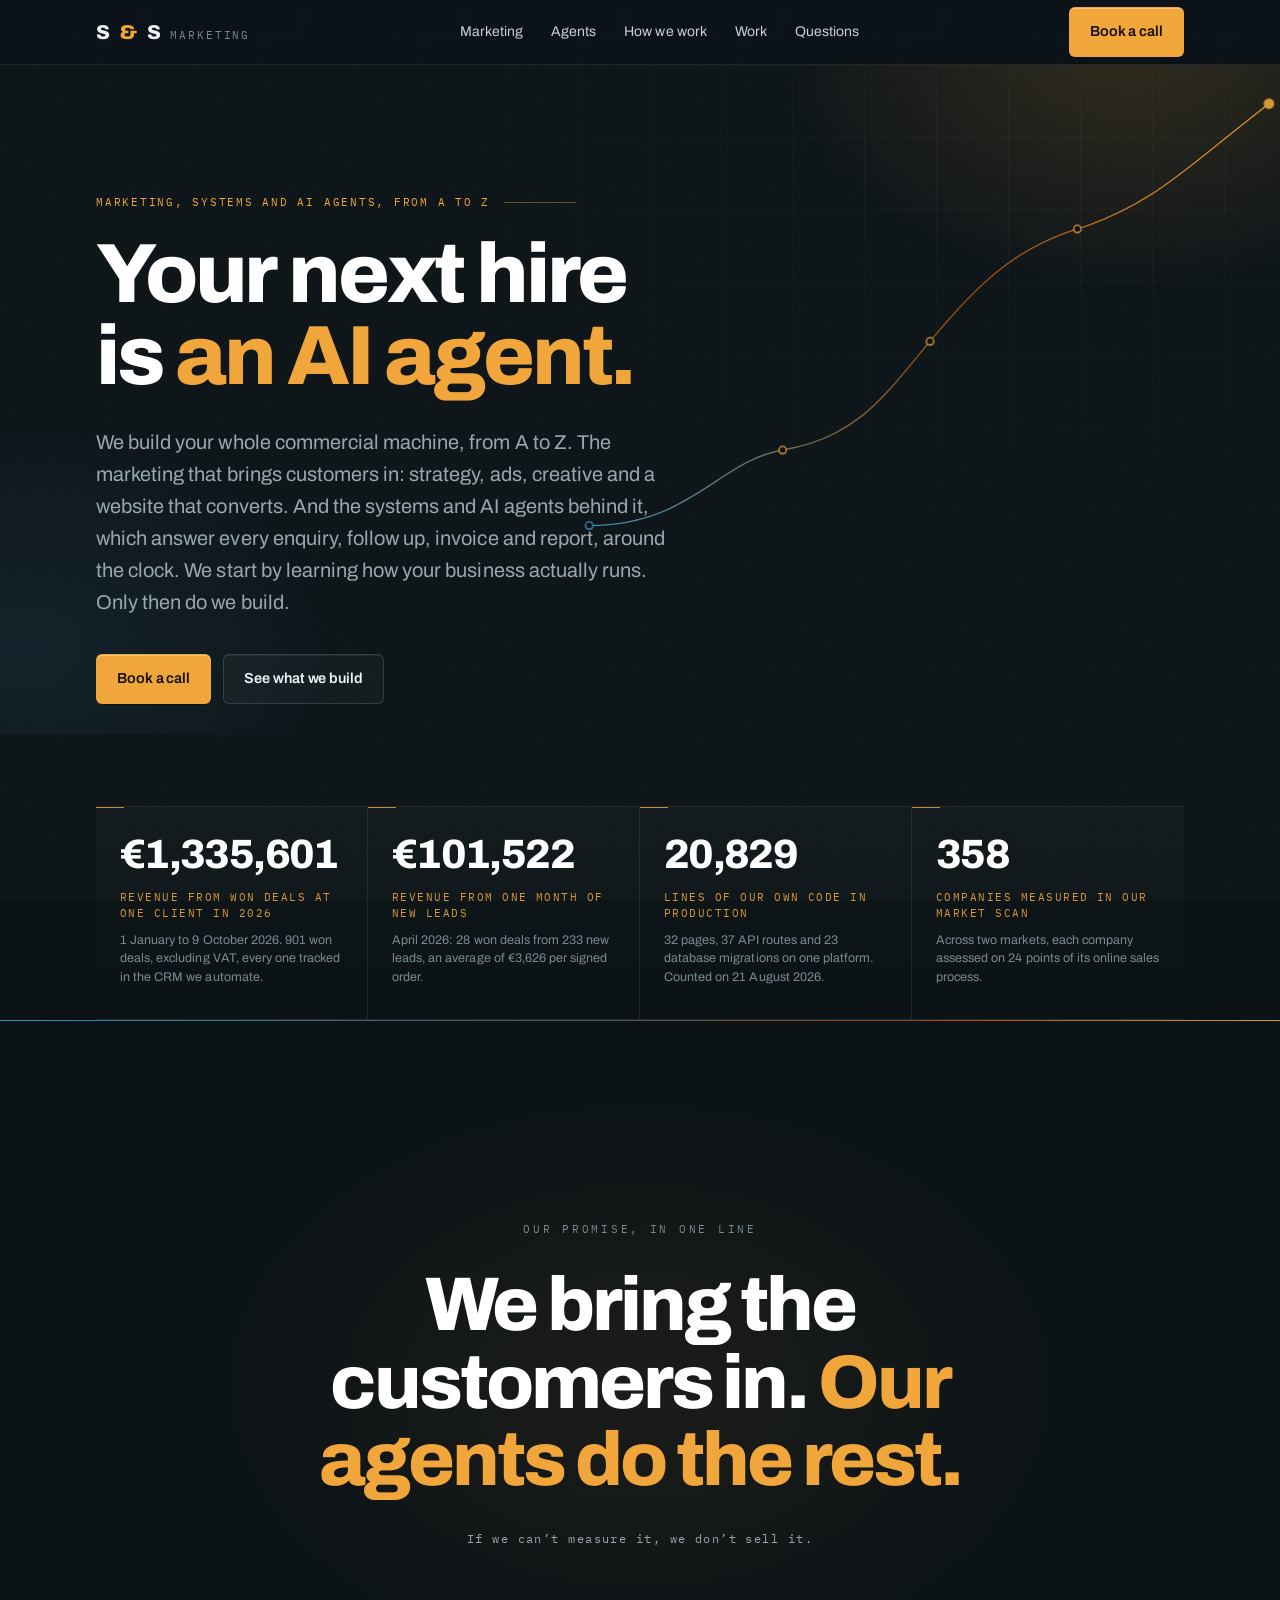
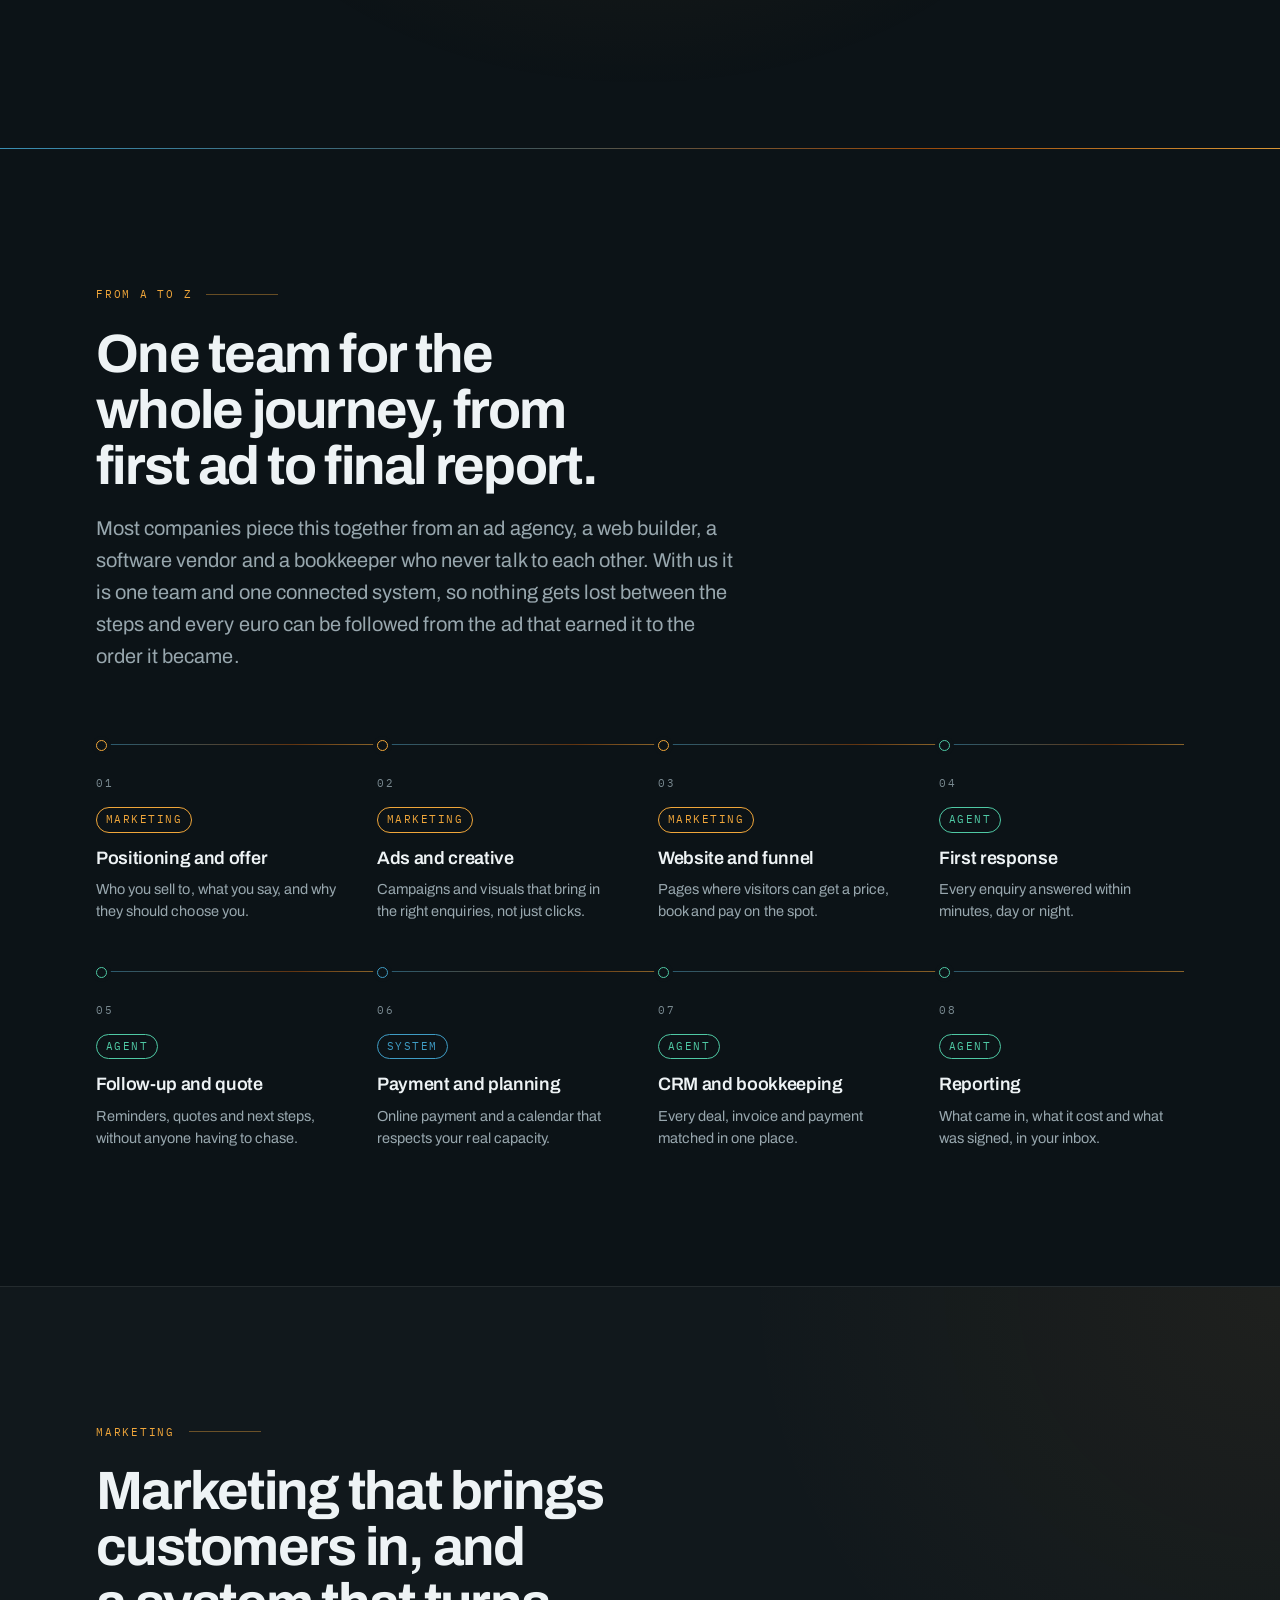
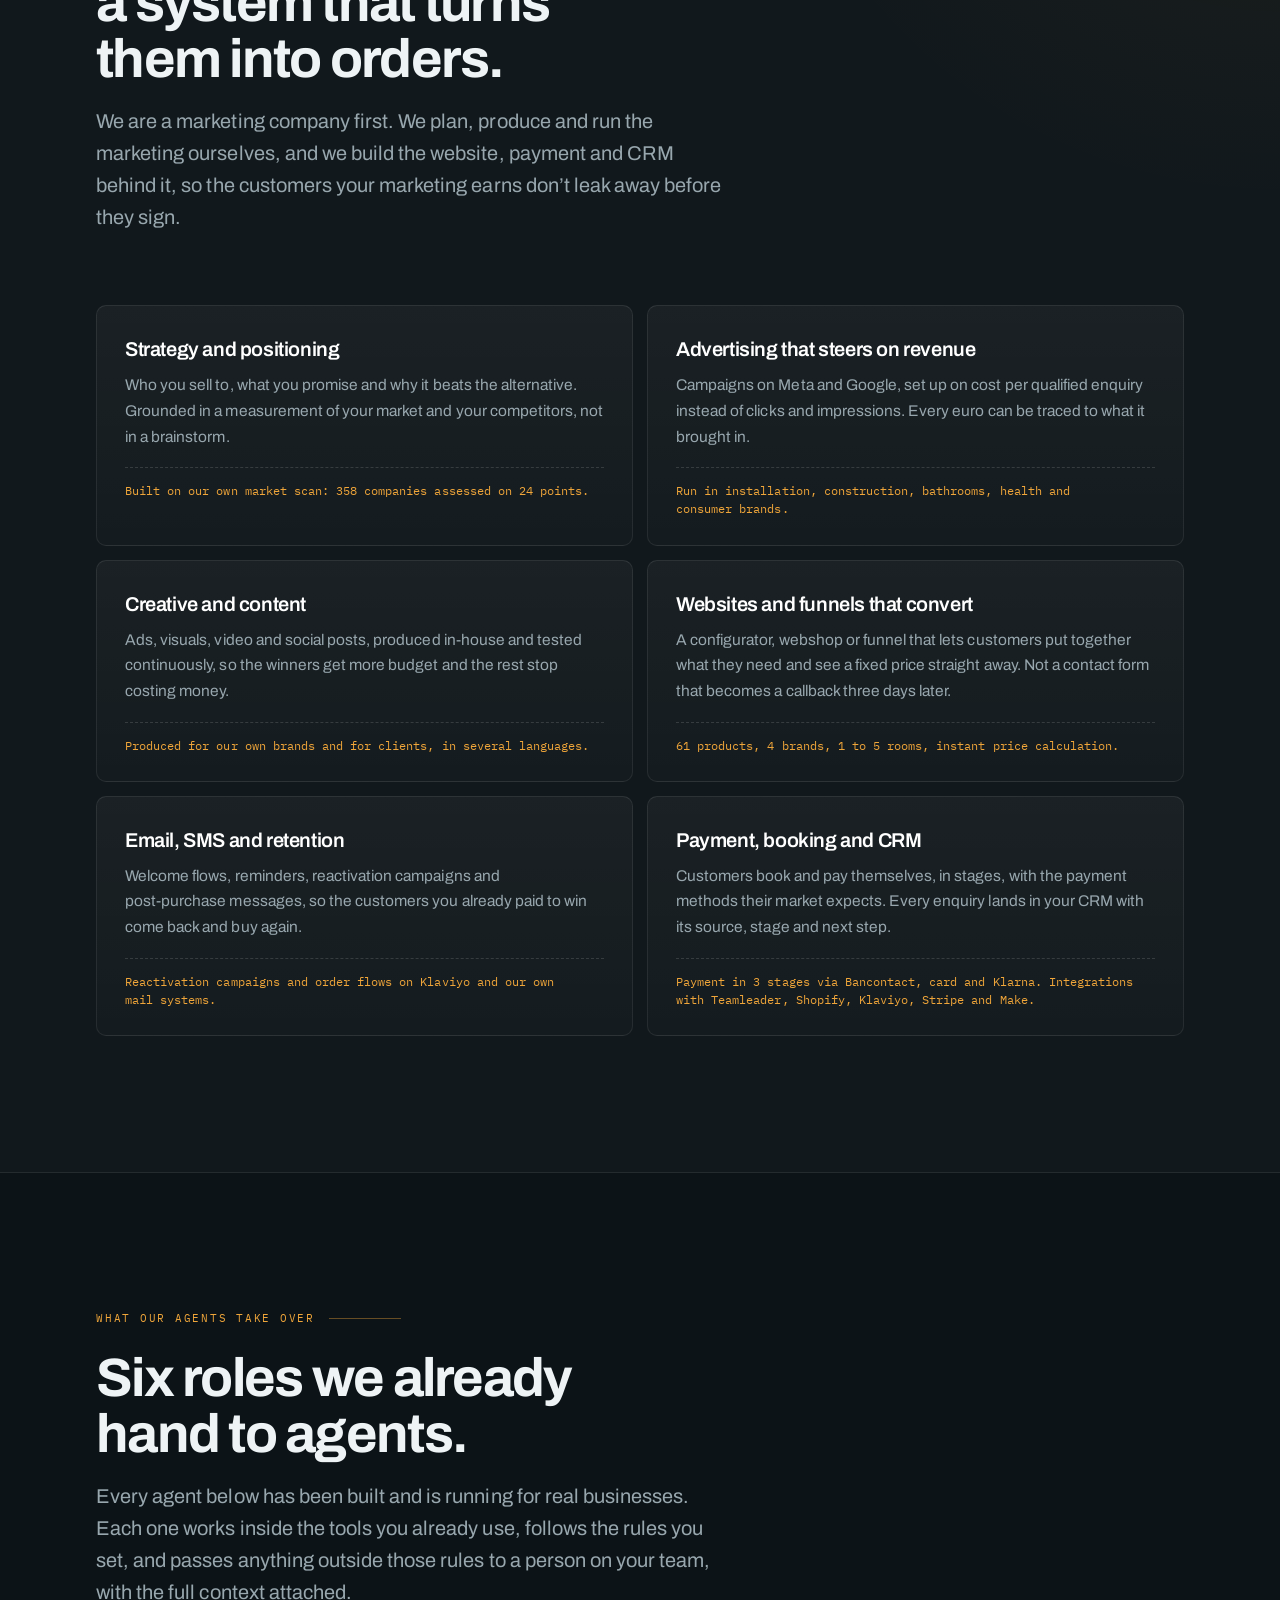
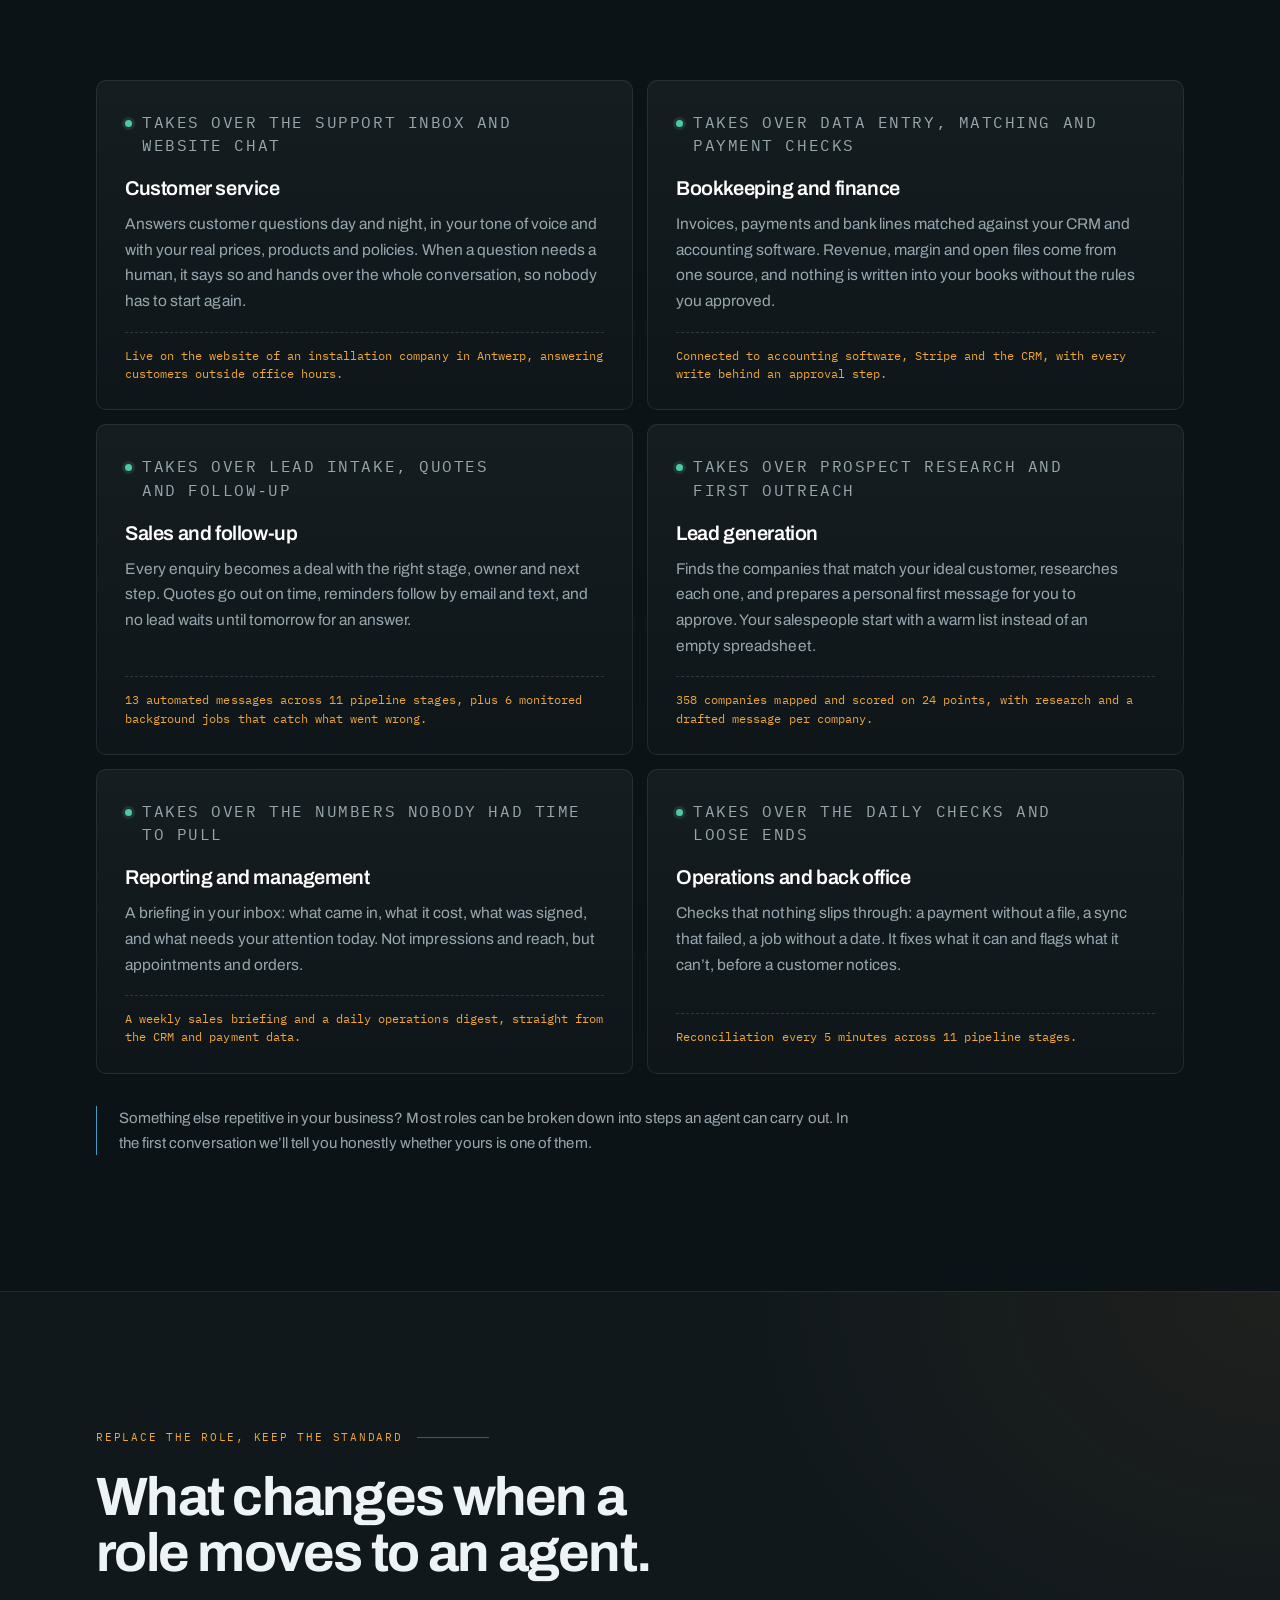
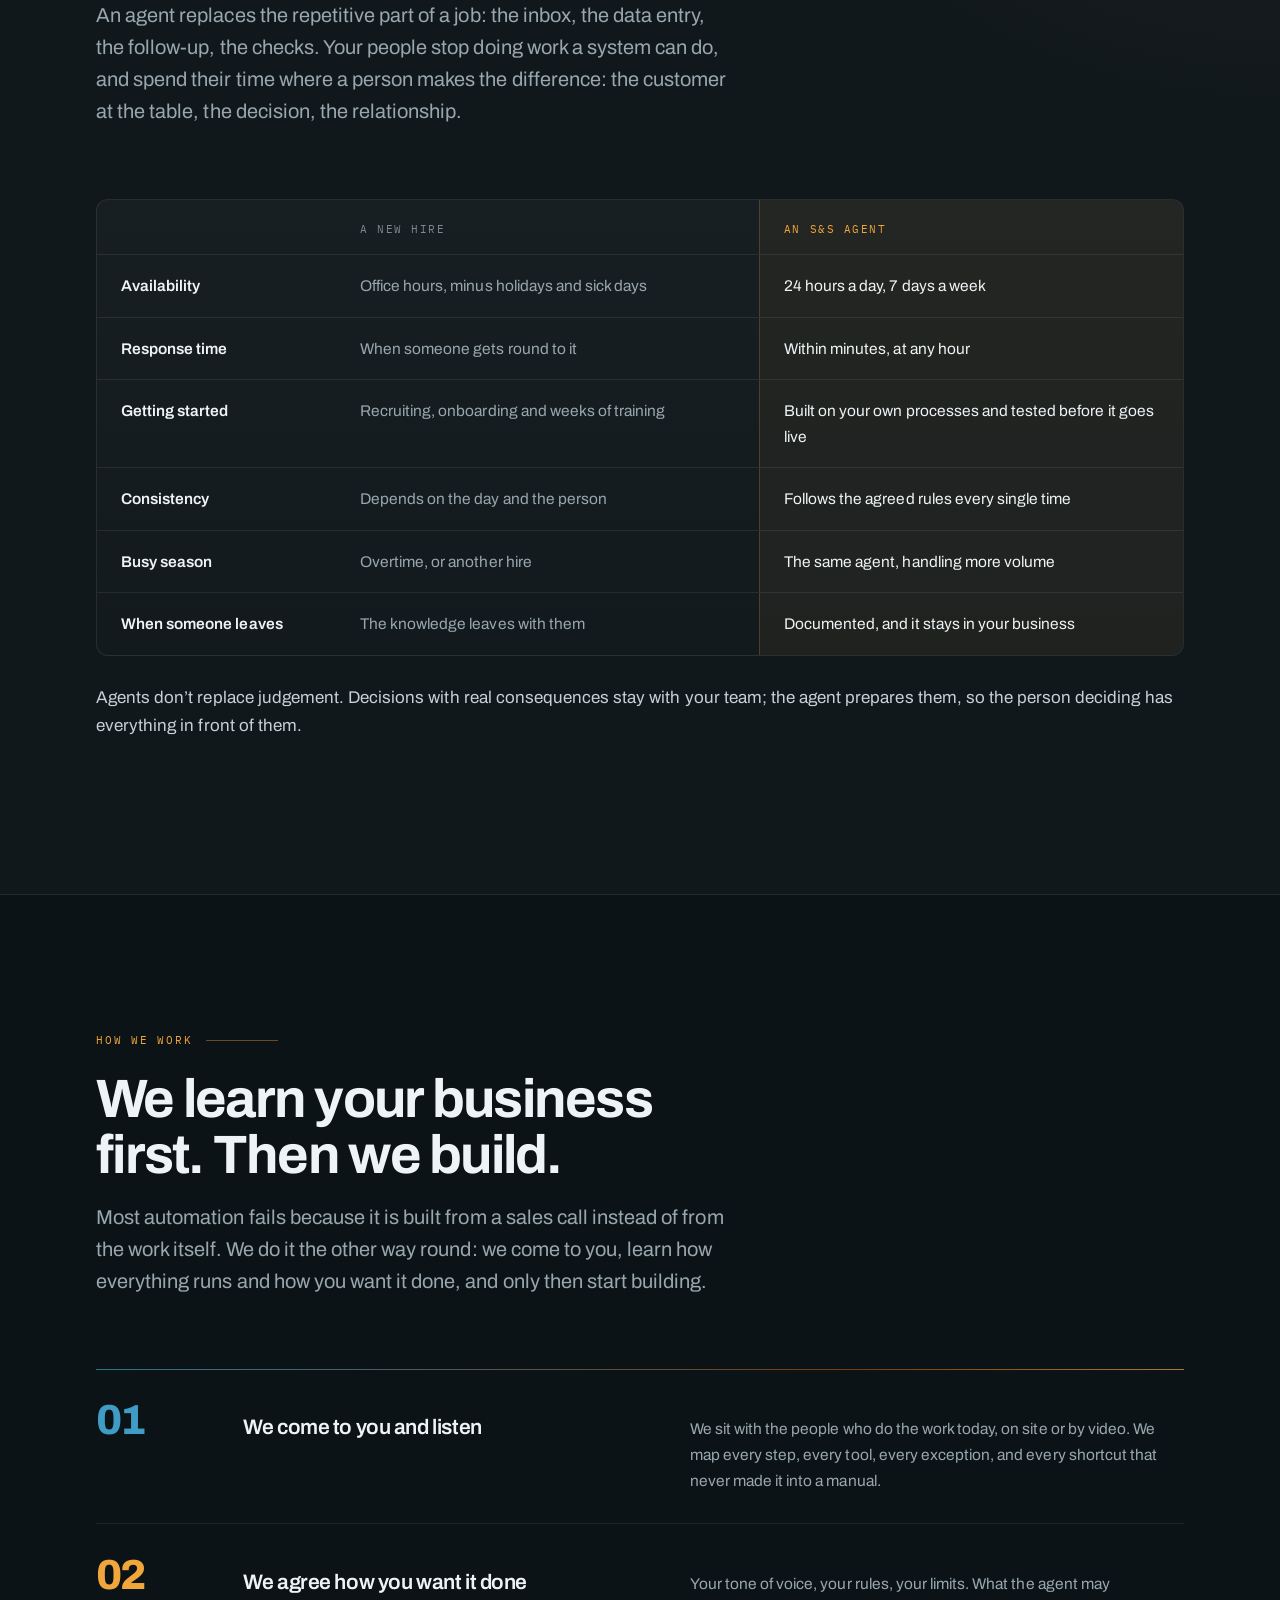
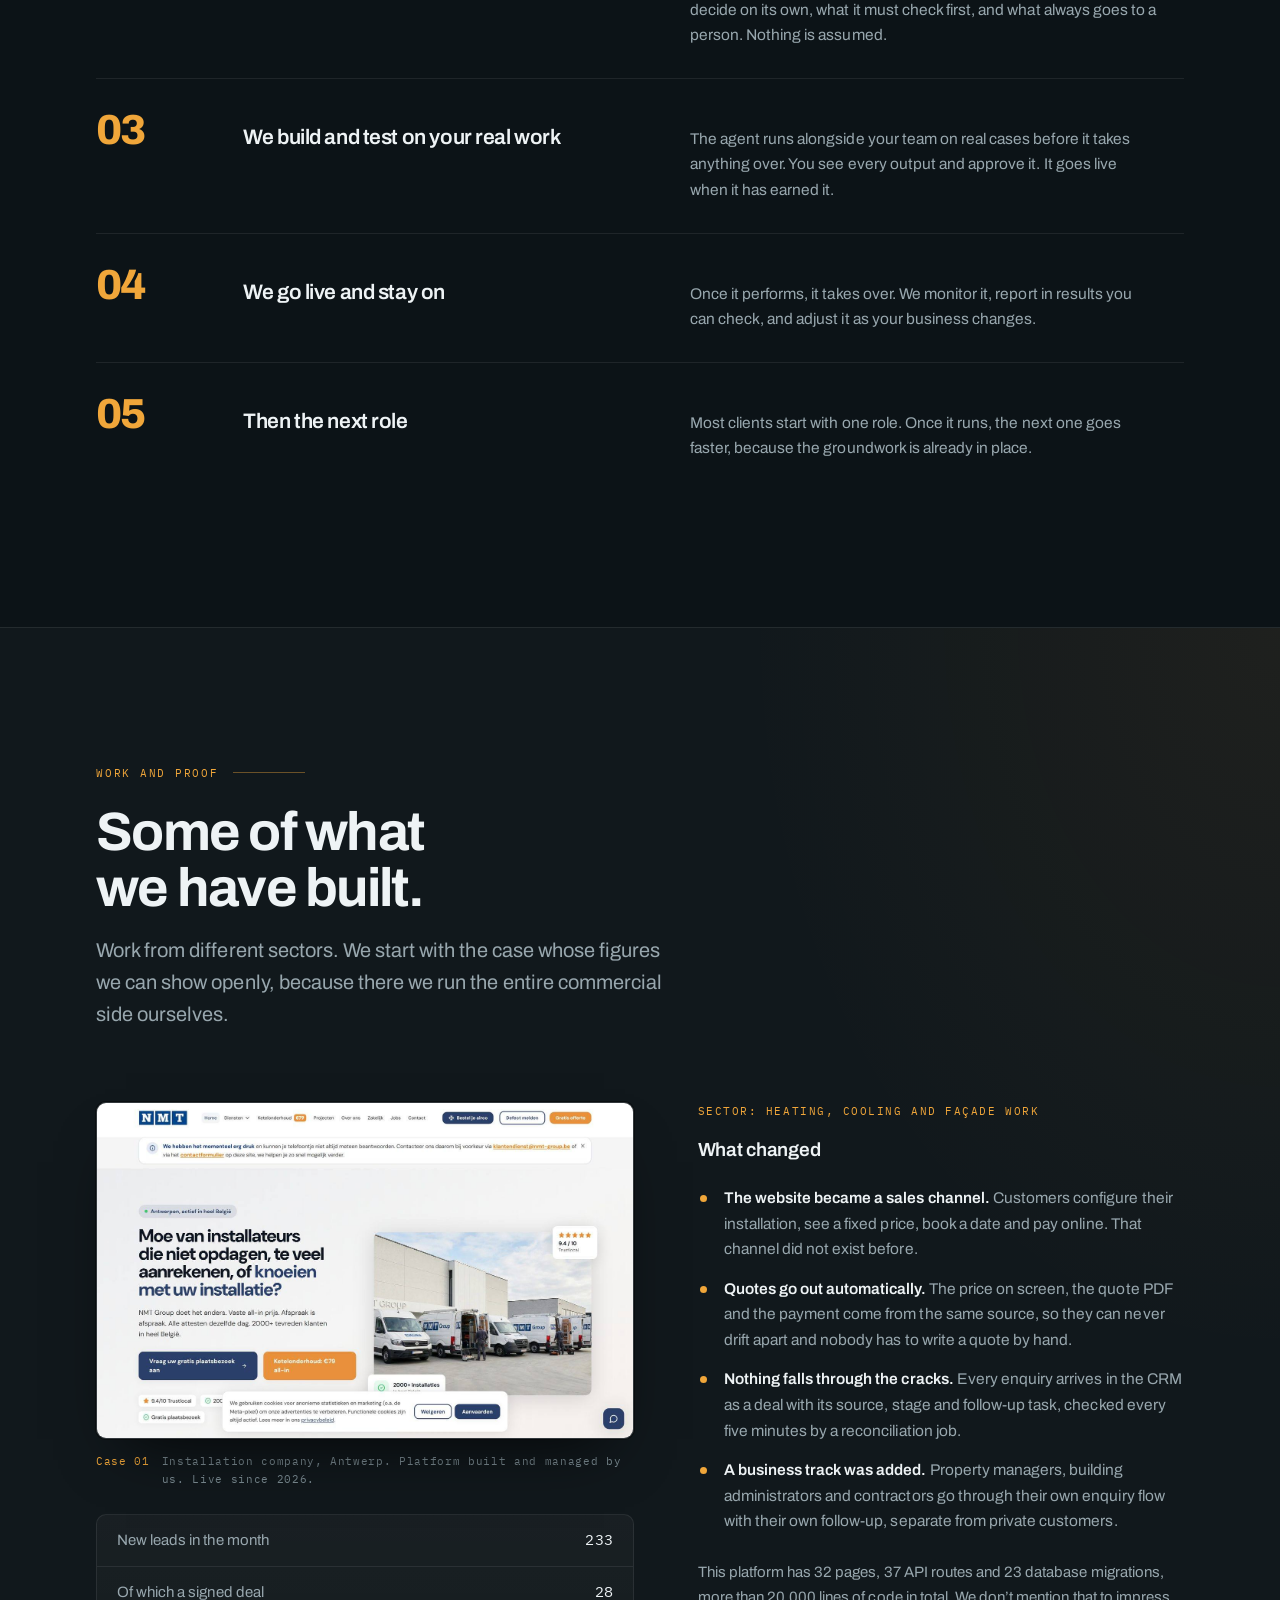
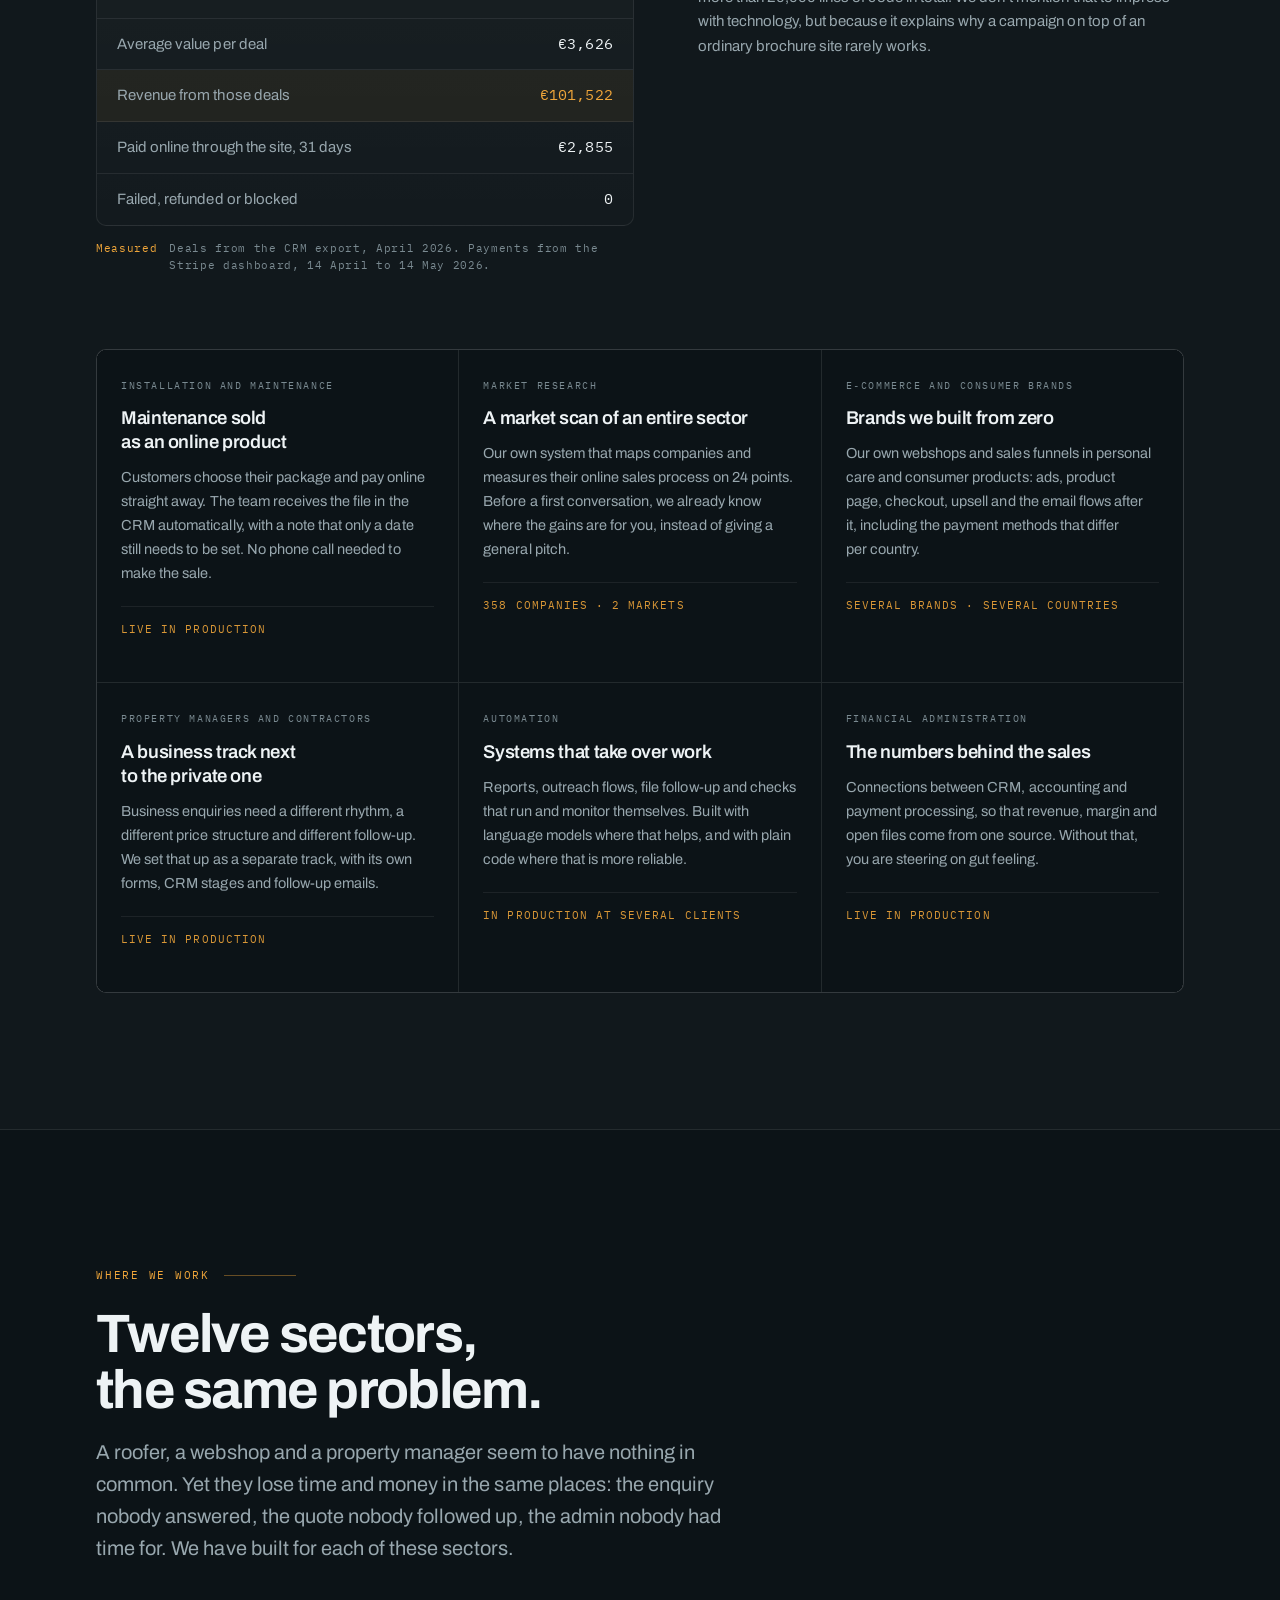
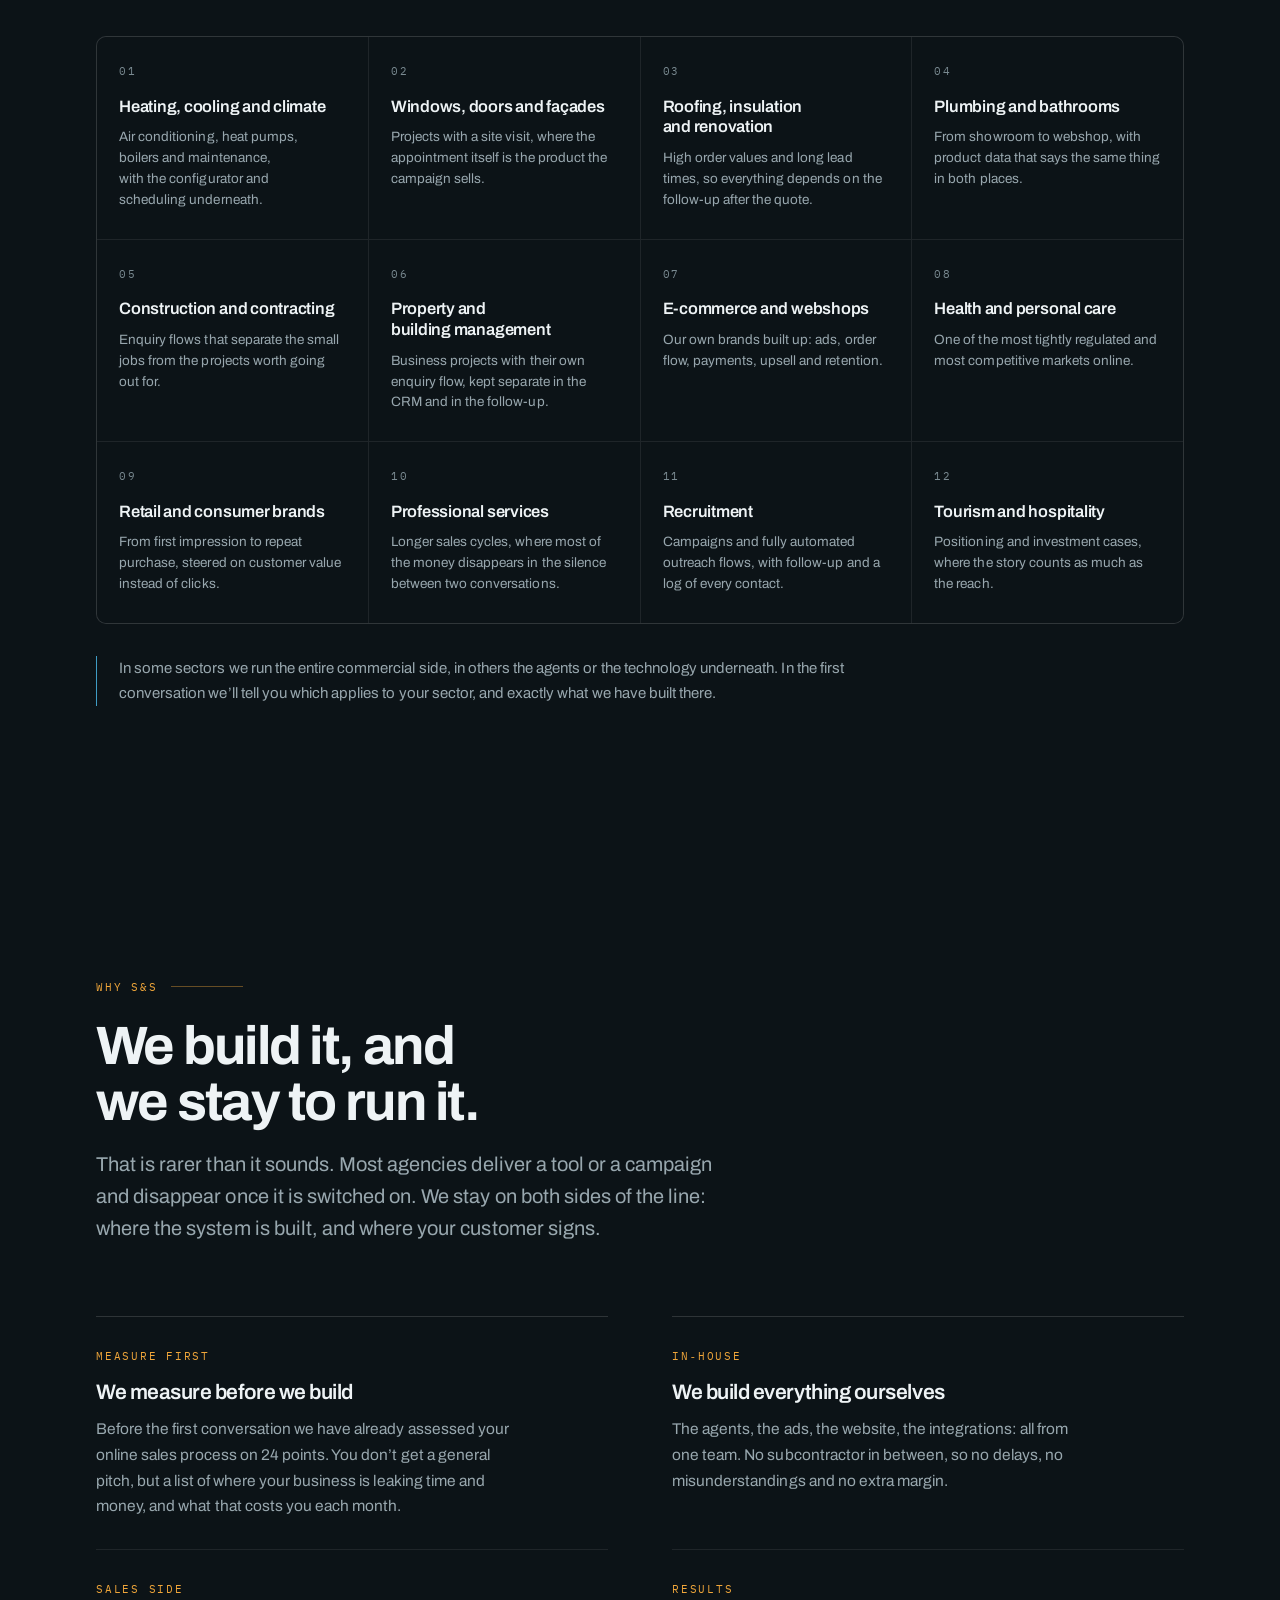
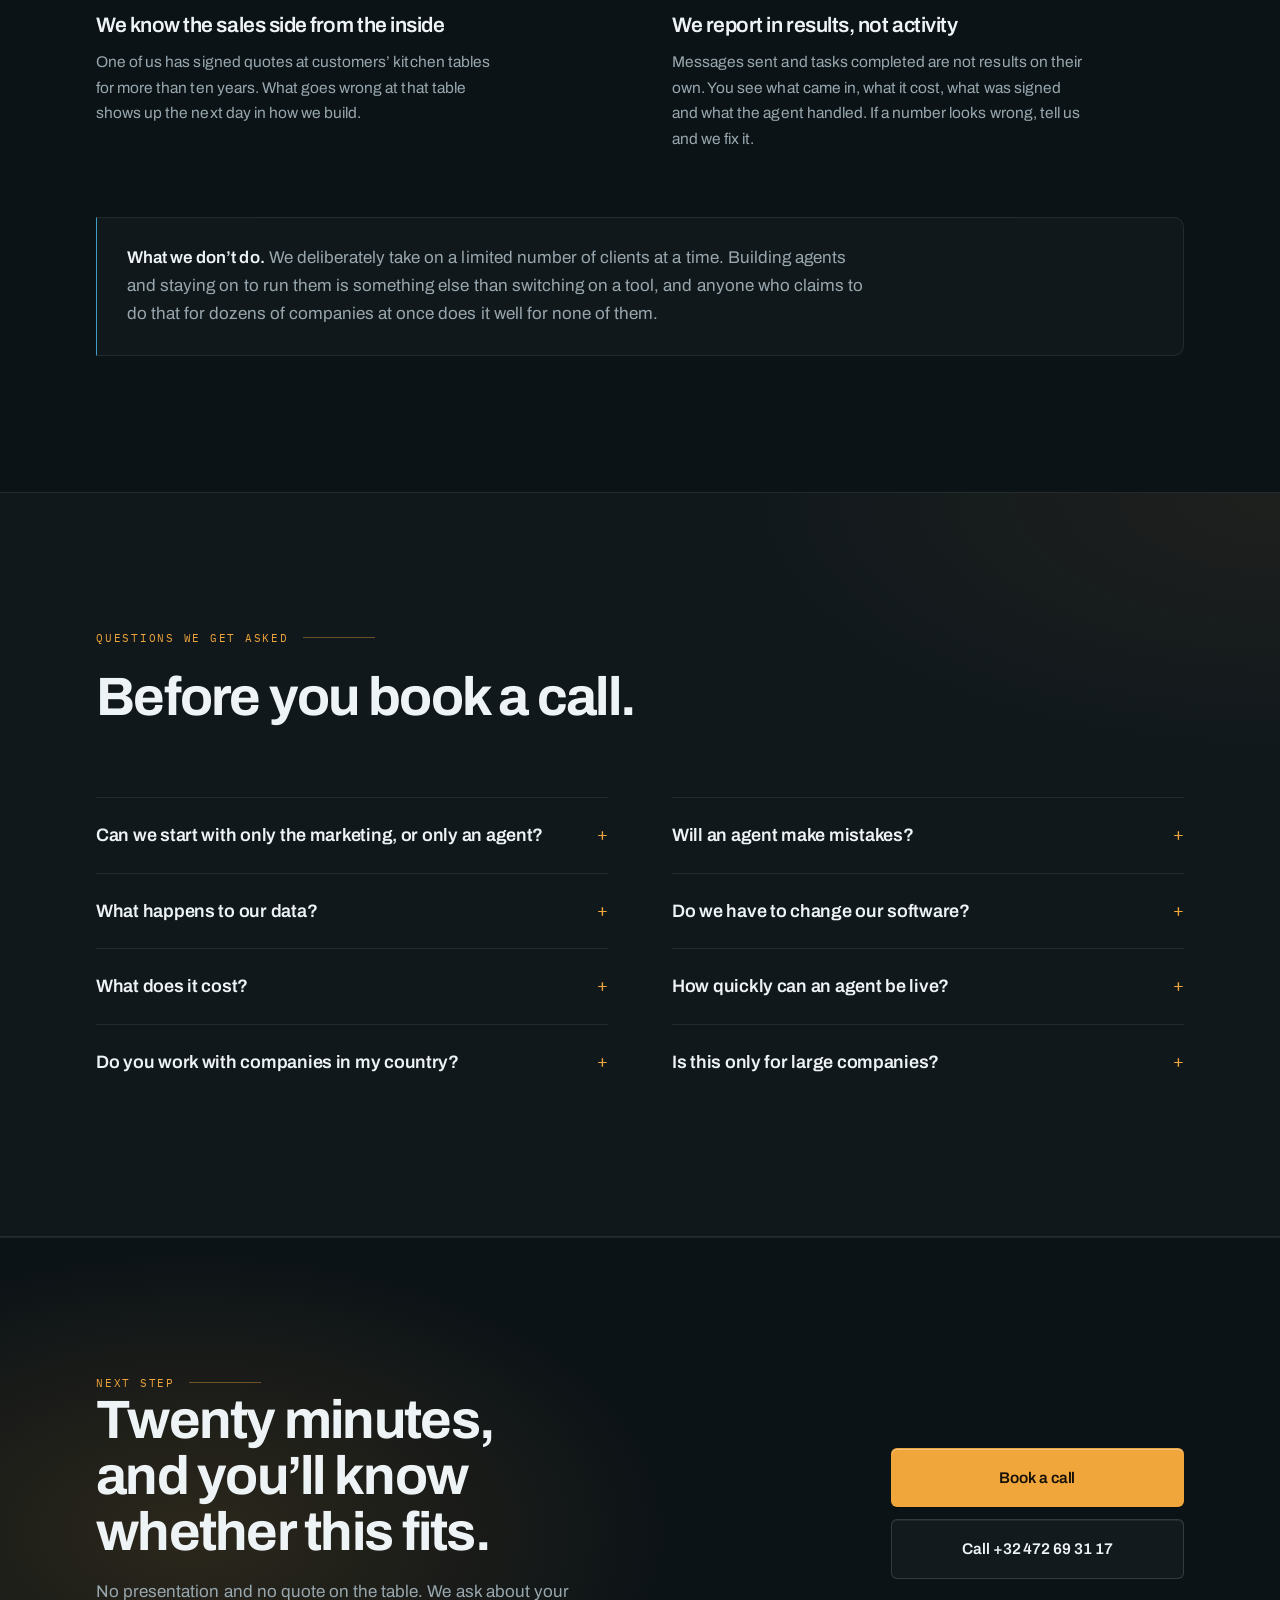
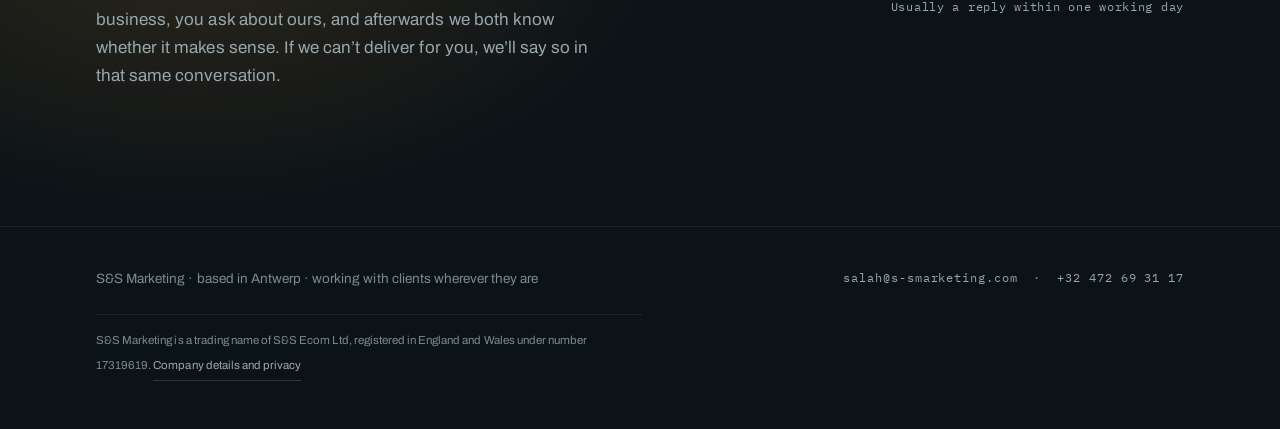
==== commit e86186ca: "Marketing even zwaar als de agents: A-tot-Z-traject en volwaardige marketingsectie Nieuwe sectie Fro" ====
--- a/index.html
+++ b/index.html
@@ -3,13 +3,13 @@
 <head>
 <meta charset="utf-8">
 <meta name="viewport" content="width=device-width, initial-scale=1">
-<title>S&amp;S Marketing | AI agents that do the work of a full team</title>
-<meta name="description" content="S&amp;S Marketing builds AI agents for customer service, bookkeeping, sales and lead generation for companies wherever they operate. We learn how your business runs first, then we build.">
+<title>S&amp;S Marketing | Marketing, systems and AI agents, from A to Z</title>
+<meta name="description" content="S&amp;S Marketing builds the whole commercial machine from A to Z: the marketing that brings customers in, and the systems and AI agents that answer, follow up, invoice and report. For companies wherever they operate.">
 <link rel="canonical" href="https://s-smarketing.com/">
 <meta property="og:type" content="website">
 <meta property="og:locale" content="en_GB">
-<meta property="og:title" content="S&amp;S Marketing | AI agents that do the work of a full team">
-<meta property="og:description" content="AI agents for customer service, bookkeeping, sales and lead generation, built around how your business actually runs. For clients wherever they are.">
+<meta property="og:title" content="S&amp;S Marketing | Marketing, systems and AI agents, from A to Z">
+<meta property="og:description" content="Marketing that brings customers in, and AI agents that handle customer service, sales follow-up, bookkeeping and reporting. One team, from A to Z.">
 <meta property="og:url" content="https://s-smarketing.com/">
 <meta name="theme-color" content="#0c1317">
 <link rel="icon" href="favicon.svg" type="image/svg+xml">
@@ -27,9 +27,9 @@
   "url": "https://s-smarketing.com/",
   "email": "salah@s-smarketing.com",
   "telephone": "+32472693117",
-  "slogan": "Agents that do the work. Numbers that prove it.",
+  "slogan": "We bring the customers in. Our agents do the rest.",
   "areaServed": "Worldwide",
-  "description": "Builds and runs AI agents for customer service, bookkeeping, sales follow-up and lead generation, together with the advertising, websites and CRM integrations around them.",
+  "description": "Builds and runs marketing, websites, CRM systems and AI agents for customer service, bookkeeping, sales follow-up and lead generation, from A to Z.",
   "address": { "@type": "PostalAddress", "addressLocality": "Antwerp", "addressCountry": "BE" }
 }
 </script>
@@ -40,6 +40,7 @@
   <div class="wrap">
     <a class="merk" href="#top">S<span class="amp">&amp;</span>S <span class="plaats">Marketing</span></a>
     <div class="nav-links">
+      <a href="#marketing">Marketing</a>
       <a href="#agents">Agents</a>
       <a href="#approach">How we work</a>
       <a href="#work">Work</a>
@@ -69,16 +70,15 @@
     </svg>
   </div>
   <div class="wrap">
-    <p class="eyebrow">AI agents for companies, wherever they operate</p>
+    <p class="eyebrow">Marketing, systems and AI agents, from A to Z</p>
     <h1>Your next hire is <span class="accent">an AI agent.</span></h1>
-    <p class="lead">We build AI agents that take over customer service, bookkeeping, sales follow&#8209;up
-      and lead generation, and we connect them to the advertising, website and CRM that keep
-      them busy. They work around the clock, follow your rules every time, and hand anything
-      unusual to a person. We start by learning how your business actually runs. Only then do
-      we build.</p>
+    <p class="lead">We build your whole commercial machine, from A to Z. The marketing that brings
+      customers in: strategy, ads, creative and a website that converts. And the systems and AI
+      agents behind it, which answer every enquiry, follow up, invoice and report, around the
+      clock. We start by learning how your business actually runs. Only then do we build.</p>
     <div class="hero-acties">
       <a class="knop" href="#contact">Book a call</a>
-      <a class="knop rand" href="#agents">See the agents</a>
+      <a class="knop rand" href="#a-to-z">See what we build</a>
     </div>
   </div>
   <div class="hero-onder">
@@ -113,10 +113,84 @@
 <section class="slogan">
   <div class="wrap">
     <p class="slogan-boven">Our promise, in one line</p>
-    <p class="slogan-tekst">Agents that do the work. <em>Numbers that prove it.</em></p>
+    <p class="slogan-tekst">We bring the customers in. <em>Our agents do the rest.</em></p>
     <p class="slogan-onder">If we can&rsquo;t measure it, we don&rsquo;t sell it.</p>
   </div>
   <hr class="thermo">
+</section>
+
+<section id="a-to-z">
+  <div class="wrap">
+    <div class="kop verschijn">
+      <p class="eyebrow">From A to Z</p>
+      <h2>One team for the whole journey, from first ad to final report.</h2>
+      <p class="lead">Most companies piece this together from an ad agency, a web builder, a software
+        vendor and a bookkeeper who never talk to each other. With us it is one team and one
+        connected system, so nothing gets lost between the steps and every euro can be followed
+        from the ad that earned it to the order it became.</p>
+    </div>
+    <ol class="tz verschijn">
+      <li><span class="tz-nr">01</span><span class="tz-soort tz-marketing">Marketing</span><h3>Positioning and offer</h3><p>Who you sell to, what you say, and why they should choose you.</p></li>
+      <li><span class="tz-nr">02</span><span class="tz-soort tz-marketing">Marketing</span><h3>Ads and creative</h3><p>Campaigns and visuals that bring in the right enquiries, not just clicks.</p></li>
+      <li><span class="tz-nr">03</span><span class="tz-soort tz-marketing">Marketing</span><h3>Website and funnel</h3><p>Pages where visitors can get a price, book and pay on the spot.</p></li>
+      <li><span class="tz-nr">04</span><span class="tz-soort tz-agent">Agent</span><h3>First response</h3><p>Every enquiry answered within minutes, day or night.</p></li>
+      <li><span class="tz-nr">05</span><span class="tz-soort tz-agent">Agent</span><h3>Follow&#8209;up and quote</h3><p>Reminders, quotes and next steps, without anyone having to chase.</p></li>
+      <li><span class="tz-nr">06</span><span class="tz-soort tz-systeem">System</span><h3>Payment and planning</h3><p>Online payment and a calendar that respects your real capacity.</p></li>
+      <li><span class="tz-nr">07</span><span class="tz-soort tz-agent">Agent</span><h3>CRM and bookkeeping</h3><p>Every deal, invoice and payment matched in one place.</p></li>
+      <li><span class="tz-nr">08</span><span class="tz-soort tz-agent">Agent</span><h3>Reporting</h3><p>What came in, what it cost and what was signed, in your inbox.</p></li>
+    </ol>
+  </div>
+</section>
+
+<section class="op-donker" id="marketing">
+  <div class="wrap">
+    <div class="kop verschijn">
+      <p class="eyebrow">Marketing</p>
+      <h2>Marketing that brings customers in, and a system that turns them into orders.</h2>
+      <p class="lead">We are a marketing company first. We plan, produce and run the marketing ourselves,
+        and we build the website, payment and CRM behind it, so the customers your marketing earns
+        don&rsquo;t leak away before they sign.</p>
+    </div>
+    <div class="motor verschijn">
+      <article>
+        <h3>Strategy and positioning</h3>
+        <p>Who you sell to, what you promise and why it beats the alternative. Grounded in a
+          measurement of your market and your competitors, not in a brainstorm.</p>
+        <p class="bewijs">Built on our own market scan: 358 companies assessed on 24 points.</p>
+      </article>
+      <article>
+        <h3>Advertising that steers on revenue</h3>
+        <p>Campaigns on Meta and Google, set up on cost per qualified enquiry instead of clicks
+          and impressions. Every euro can be traced to what it brought in.</p>
+        <p class="bewijs">Run in installation, construction, bathrooms, health and consumer brands.</p>
+      </article>
+      <article>
+        <h3>Creative and content</h3>
+        <p>Ads, visuals, video and social posts, produced in&#8209;house and tested continuously, so the
+          winners get more budget and the rest stop costing money.</p>
+        <p class="bewijs">Produced for our own brands and for clients, in several languages.</p>
+      </article>
+      <article>
+        <h3>Websites and funnels that convert</h3>
+        <p>A configurator, webshop or funnel that lets customers put together what they need and see
+          a fixed price straight away. Not a contact form that becomes a callback three days later.</p>
+        <p class="bewijs">61 products, 4 brands, 1 to 5 rooms, instant price calculation.</p>
+      </article>
+      <article>
+        <h3>Email, SMS and retention</h3>
+        <p>Welcome flows, reminders, reactivation campaigns and post&#8209;purchase messages, so the
+          customers you already paid to win come back and buy again.</p>
+        <p class="bewijs">Reactivation campaigns and order flows on Klaviyo and our own mail systems.</p>
+      </article>
+      <article>
+        <h3>Payment, booking and CRM</h3>
+        <p>Customers book and pay themselves, in stages, with the payment methods their market
+          expects. Every enquiry lands in your CRM with its source, stage and next step.</p>
+        <p class="bewijs">Payment in 3 stages via Bancontact, card and Klarna. Integrations with
+          Teamleader, Shopify, Klaviyo, Stripe and Make.</p>
+      </article>
+    </div>
+  </div>
 </section>
 
 <section id="agents">
@@ -263,45 +337,7 @@
   </div>
 </section>
 
-<section class="op-donker" id="engine">
-  <div class="wrap">
-    <div class="kop verschijn">
-      <p class="eyebrow">Around the agents</p>
-      <h2>An agent is only as good as the system it works in.</h2>
-      <p class="lead">That is why we also build the commercial engine around it, from the first ad a
-        customer sees to the signed file. Every part below is built and running in production.</p>
-    </div>
-    <div class="motor verschijn">
-      <article>
-        <h3>Advertising that steers on revenue</h3>
-        <p>Campaigns on Meta and Google, set up on cost per qualified enquiry instead of clicks
-          and impressions. Every euro can be traced to what it brought in.</p>
-        <p class="bewijs">Run in installation, construction, bathrooms, health and consumer brands.</p>
-      </article>
-      <article>
-        <h3>A website where visitors can act</h3>
-        <p>A configurator or webshop that lets customers put together what they need and see a
-          fixed price straight away. Not a contact form that becomes a callback three days later.</p>
-        <p class="bewijs">61 products, 4 brands, 1 to 5 rooms, instant price calculation.</p>
-      </article>
-      <article>
-        <h3>Online payment and scheduling</h3>
-        <p>Customers book and pay themselves, in stages, with the payment methods their market
-          expects. The job lands straight in the calendar, within your real capacity.</p>
-        <p class="bewijs">Payment in 3 stages (30/40/30) via Bancontact, card and Klarna. Planning
-          guards daily capacity and lead time.</p>
-      </article>
-      <article>
-        <h3>Everything flows into your CRM</h3>
-        <p>Every enquiry lands as a file in your CRM with the right stage, source and follow&#8209;up
-          task. Nobody retypes anything, so nothing gets lost.</p>
-        <p class="bewijs">Integrations with Teamleader, Shopify, Klaviyo, Stripe and Make.</p>
-      </article>
-    </div>
-  </div>
-</section>
-
-<section id="work">
+<section class="op-donker" id="work">
   <div class="wrap">
     <div class="kop verschijn">
       <p class="eyebrow">Work and proof</p>
@@ -412,7 +448,7 @@
   </div>
 </section>
 
-<section class="op-donker" id="sectors">
+<section id="sectors">
   <div class="wrap">
     <div class="kop verschijn">
       <p class="eyebrow">Where we work</p>
@@ -496,6 +532,12 @@
       <h2>Before you book a call.</h2>
     </div>
     <div class="faq verschijn">
+      <details>
+        <summary>Can we start with only the marketing, or only an agent?</summary>
+        <p>Yes. Some clients start with the marketing, others with one agent. Most end up with both,
+          because each makes the other stronger: the marketing brings in more enquiries, and the
+          agents make sure more of them turn into signed orders.</p>
+      </details>
       <details>
         <summary>Will an agent make mistakes?</summary>
         <p>Any system can, and so can any employee. That is why every agent works within rules you
--- a/styles.css
+++ b/styles.css
@@ -329,6 +329,29 @@
 .samen p { max-width: 74ch; color: var(--muted); }
 .samen p:last-child { margin-bottom: 0; }
 
+/* ---------- from A to Z: eight steps on one line, cool at the start, warm at the end ---------- */
+.tz { list-style: none; margin: 0; padding: 0; display: grid; grid-template-columns: repeat(4, minmax(0, 1fr));
+  gap: 48px clamp(20px, 3vw, 36px); position: relative; }
+.tz li { position: relative; padding-top: 30px; }
+.tz li::before { content: ""; position: absolute; left: 0; right: calc(-1 * clamp(20px, 3vw, 36px)); top: 0; height: 1px;
+  background: linear-gradient(90deg, var(--cool), var(--amber-deep) 70%, var(--amber)); opacity: .55; }
+.tz li:nth-child(4n)::before { right: 0; }
+.tz li::after { content: ""; position: absolute; left: 0; top: -4px; width: 9px; height: 9px; border-radius: 50%;
+  background: var(--ground); border: 1.5px solid var(--amber); box-shadow: 0 0 0 4px var(--ground); }
+.tz li:has(.tz-agent)::after { border-color: var(--good); }
+.tz li:has(.tz-systeem)::after { border-color: var(--cool); }
+.tz-nr { font-family: var(--mono); font-size: 11px; letter-spacing: .14em; color: var(--faint); display: block; margin-bottom: 12px; }
+.tz-soort { font-family: var(--mono); font-size: 10.5px; letter-spacing: .14em; text-transform: uppercase; display: inline-block;
+  padding: 3px 9px; border-radius: 999px; border: 1px solid currentColor; margin-bottom: 14px; }
+.tz-marketing { color: var(--amber); }
+.tz-agent { color: var(--good); }
+.tz-systeem { color: var(--cool); }
+.tz h3 { font-size: 18px; letter-spacing: -.018em; margin-bottom: 8px; }
+.tz p { color: var(--muted); font-size: 14.5px; margin: 0; line-height: 1.55; }
+.tz.verschijn > li { opacity: 0; transform: translateY(14px); transition: opacity .7s ease-out, transform .8s var(--uit);
+  transition-delay: calc(var(--i, 0) * 60ms); }
+.tz.verschijn.zichtbaar > li { opacity: 1; transform: none; }
+
 /* ---------- agents: what each one takes over sits on top, in mono ---------- */
 .neemt-over { font-family: var(--mono); font-size: 10.5px; letter-spacing: .1em; text-transform: uppercase;
   color: var(--amber); margin: 0 0 16px; line-height: 1.5; display: flex; gap: 10px; align-items: baseline; }
@@ -426,6 +449,13 @@
   .contact-acties { min-width: 0; }
 }
 @media (max-width: 760px) {
+  .tz { grid-template-columns: 1fr; gap: 0; padding-left: 26px; }
+  .tz::before { content: ""; position: absolute; left: 4px; top: 6px; bottom: 6px; width: 1px;
+    background: linear-gradient(180deg, var(--cool), var(--amber-deep) 70%, var(--amber)); opacity: .6; }
+  .tz li { padding: 0 0 28px; }
+  .tz li:last-child { padding-bottom: 0; }
+  .tz li::before { display: none; }
+  .tz li::after { left: -26px; top: 2px; }
   .stappen li { grid-template-columns: 1fr; gap: 10px; padding: 26px 0; }
   .faq { grid-template-columns: 1fr; }
   .vergelijk thead { display: none; }
@@ -462,7 +492,7 @@
 
 /* afdrukken: alles zichtbaar, geen wachtende animaties */
 @media print {
-  .verschijn, .verschijn > article, .verschijn > .cel, .lek.verschijn > div, .werkwijze.verschijn > article, .stappen.verschijn > li,
+  .verschijn, .verschijn > article, .verschijn > .cel, .lek.verschijn > div, .werkwijze.verschijn > article, .stappen.verschijn > li, .tz.verschijn > li,
   .hero .eyebrow, .hero h1, .hero .lead, .hero-acties, .hero .strip .cel { opacity: 1; transform: none; animation: none; }
   body::before, .route { display: none; }
 }
@@ -471,7 +501,7 @@
 @media (prefers-reduced-motion: reduce) {
   html { scroll-behavior: auto; }
   *, *::before, *::after { animation-duration: .01ms !important; animation-delay: 0s !important; transition-duration: .01ms !important; }
-  .verschijn, .verschijn > article, .verschijn > .cel, .lek.verschijn > div, .werkwijze.verschijn > article, .stappen.verschijn > li { opacity: 1; transform: none; }
+  .verschijn, .verschijn > article, .verschijn > .cel, .lek.verschijn > div, .werkwijze.verschijn > article, .stappen.verschijn > li, .tz.verschijn > li { opacity: 1; transform: none; }
   .hero .eyebrow, .hero h1, .hero .lead, .hero-acties, .hero .strip .cel, .hero h1 .w { opacity: 1; transform: none; animation: none; }
   .route path { stroke-dashoffset: 0; animation: none; }
   .route circle { opacity: 1; animation: none; }
